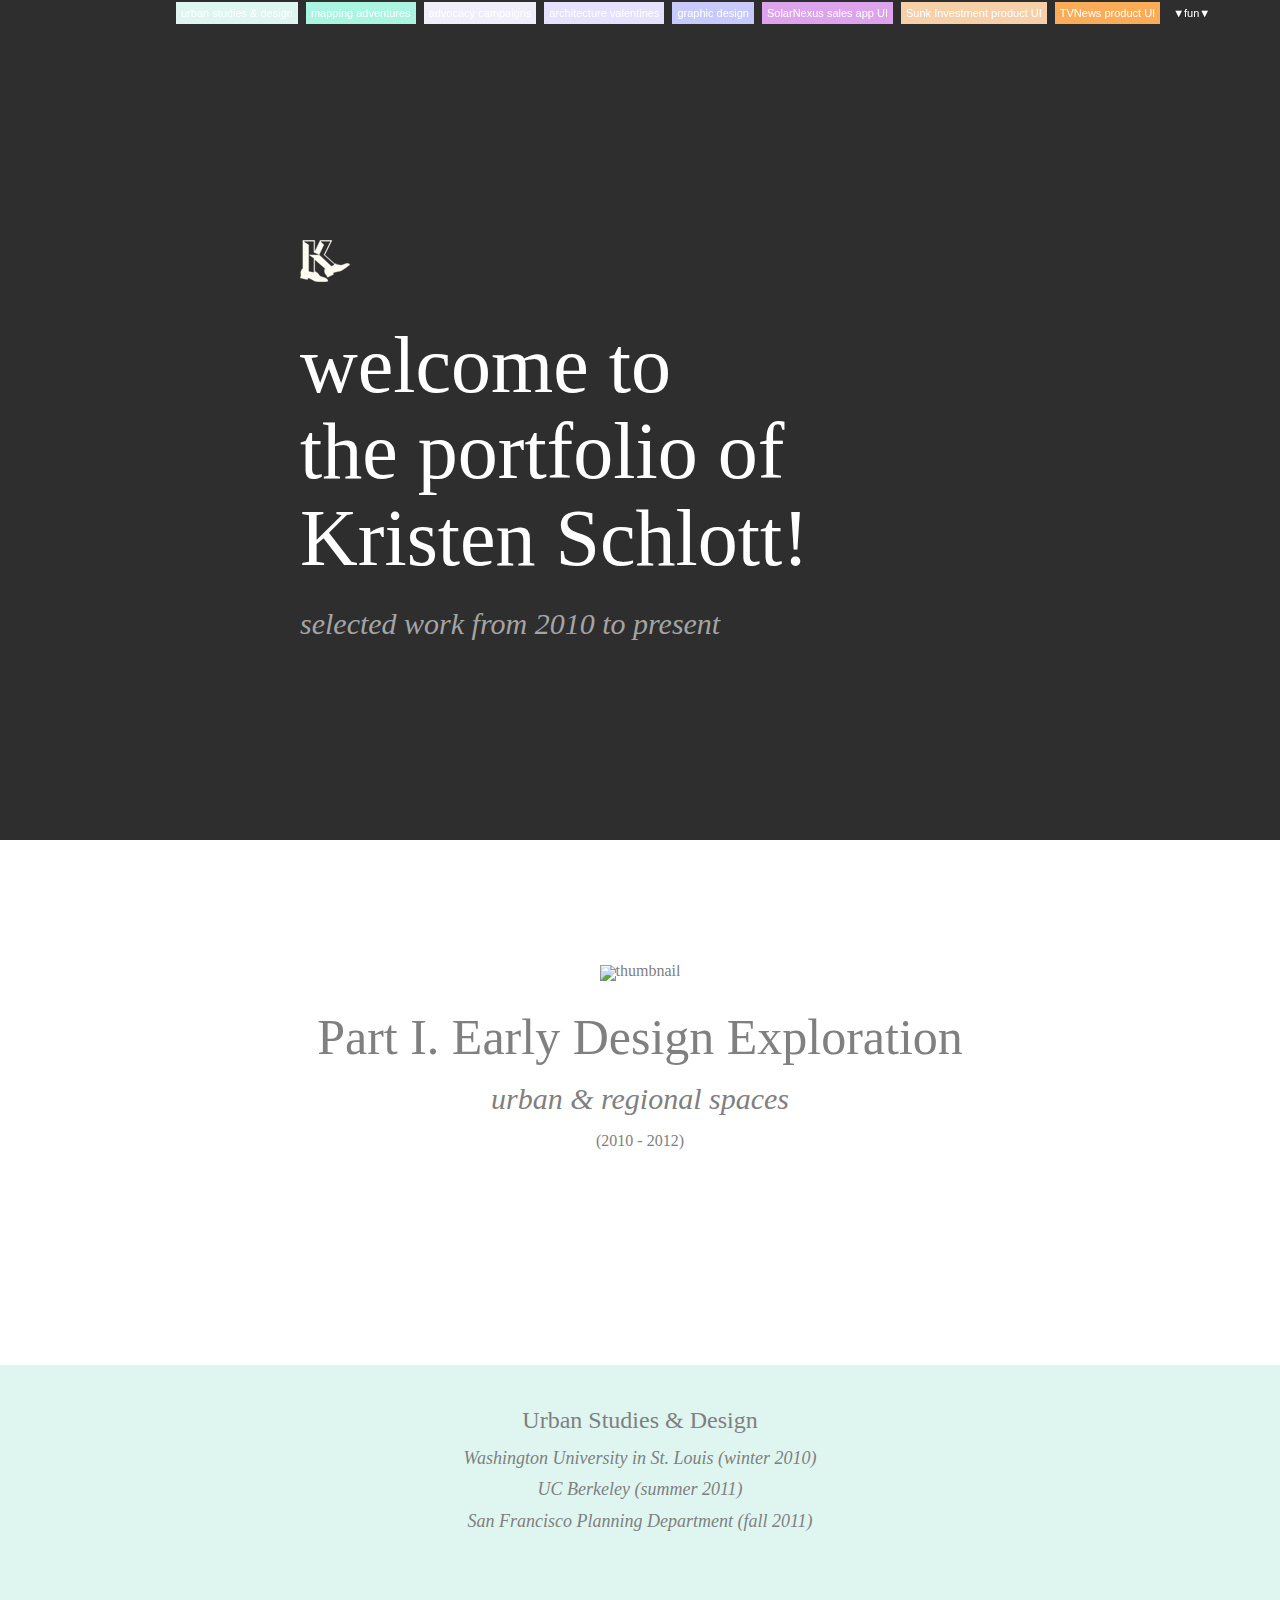
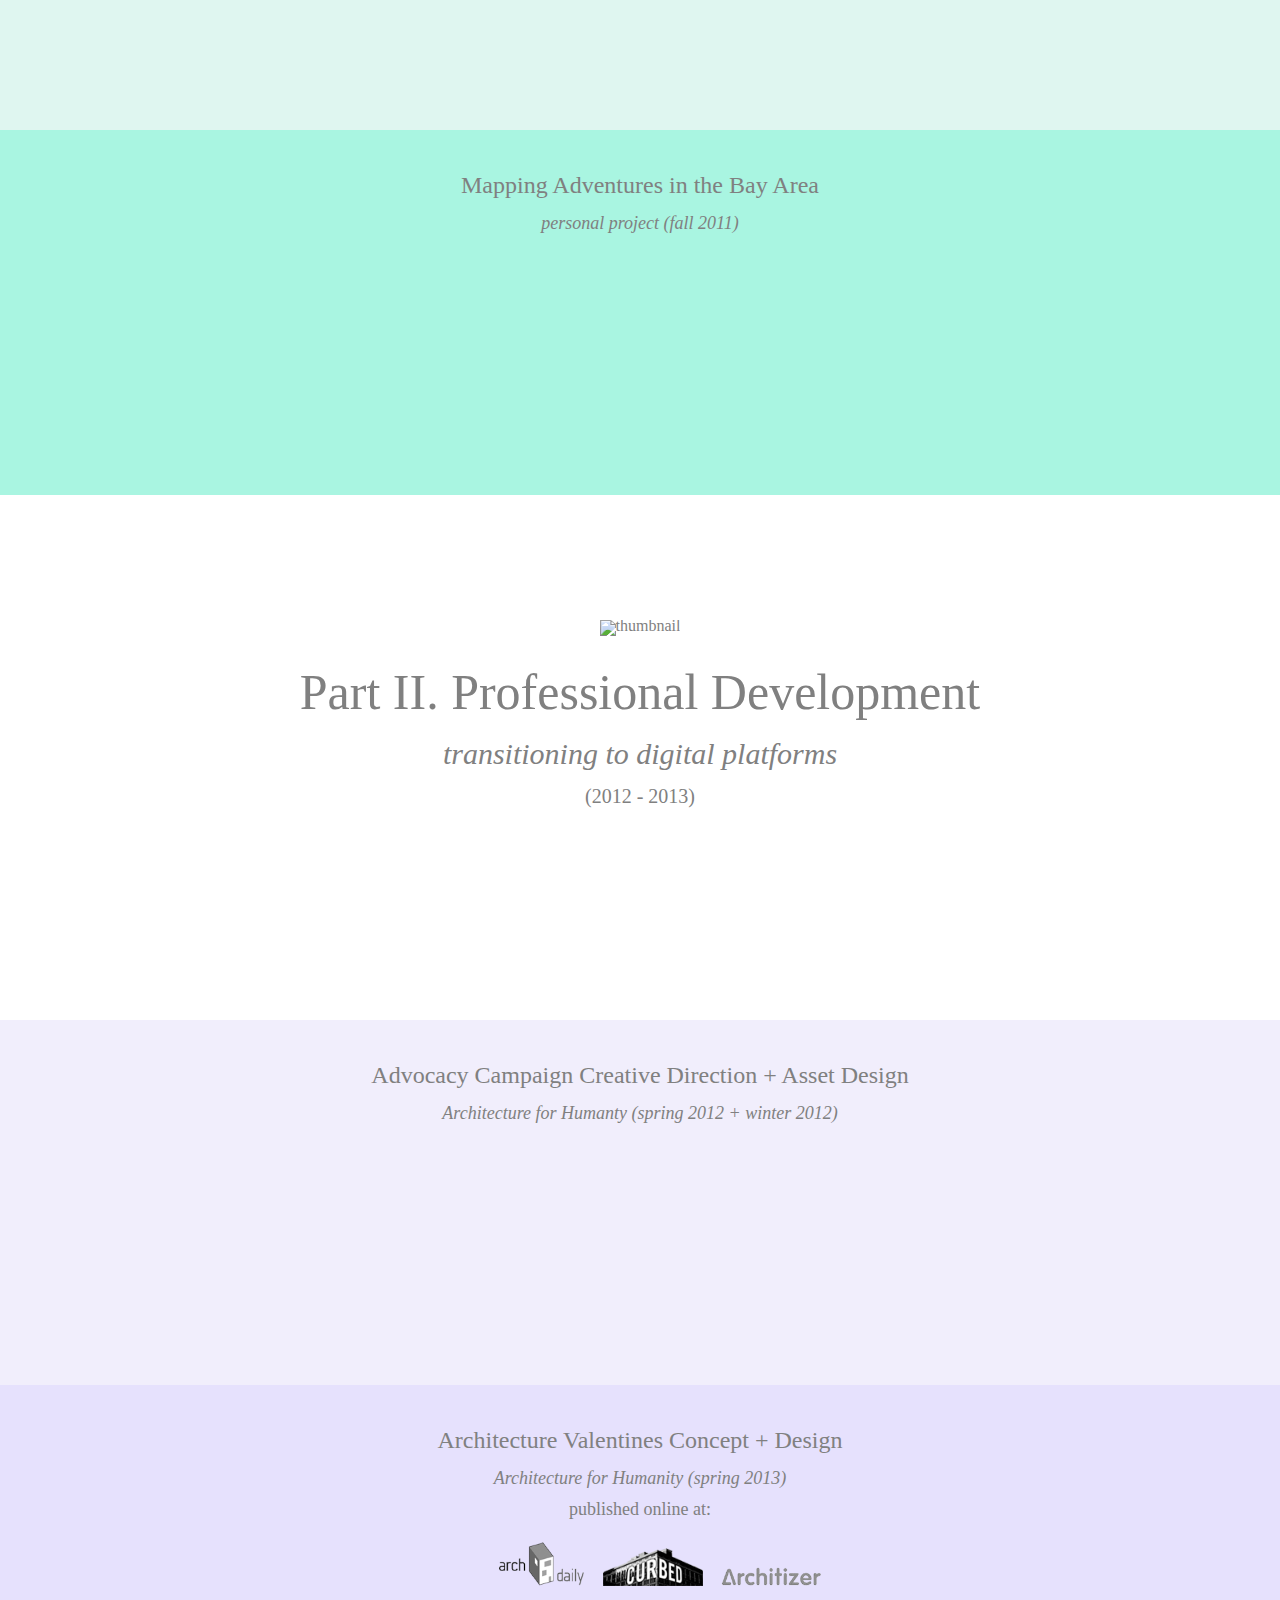
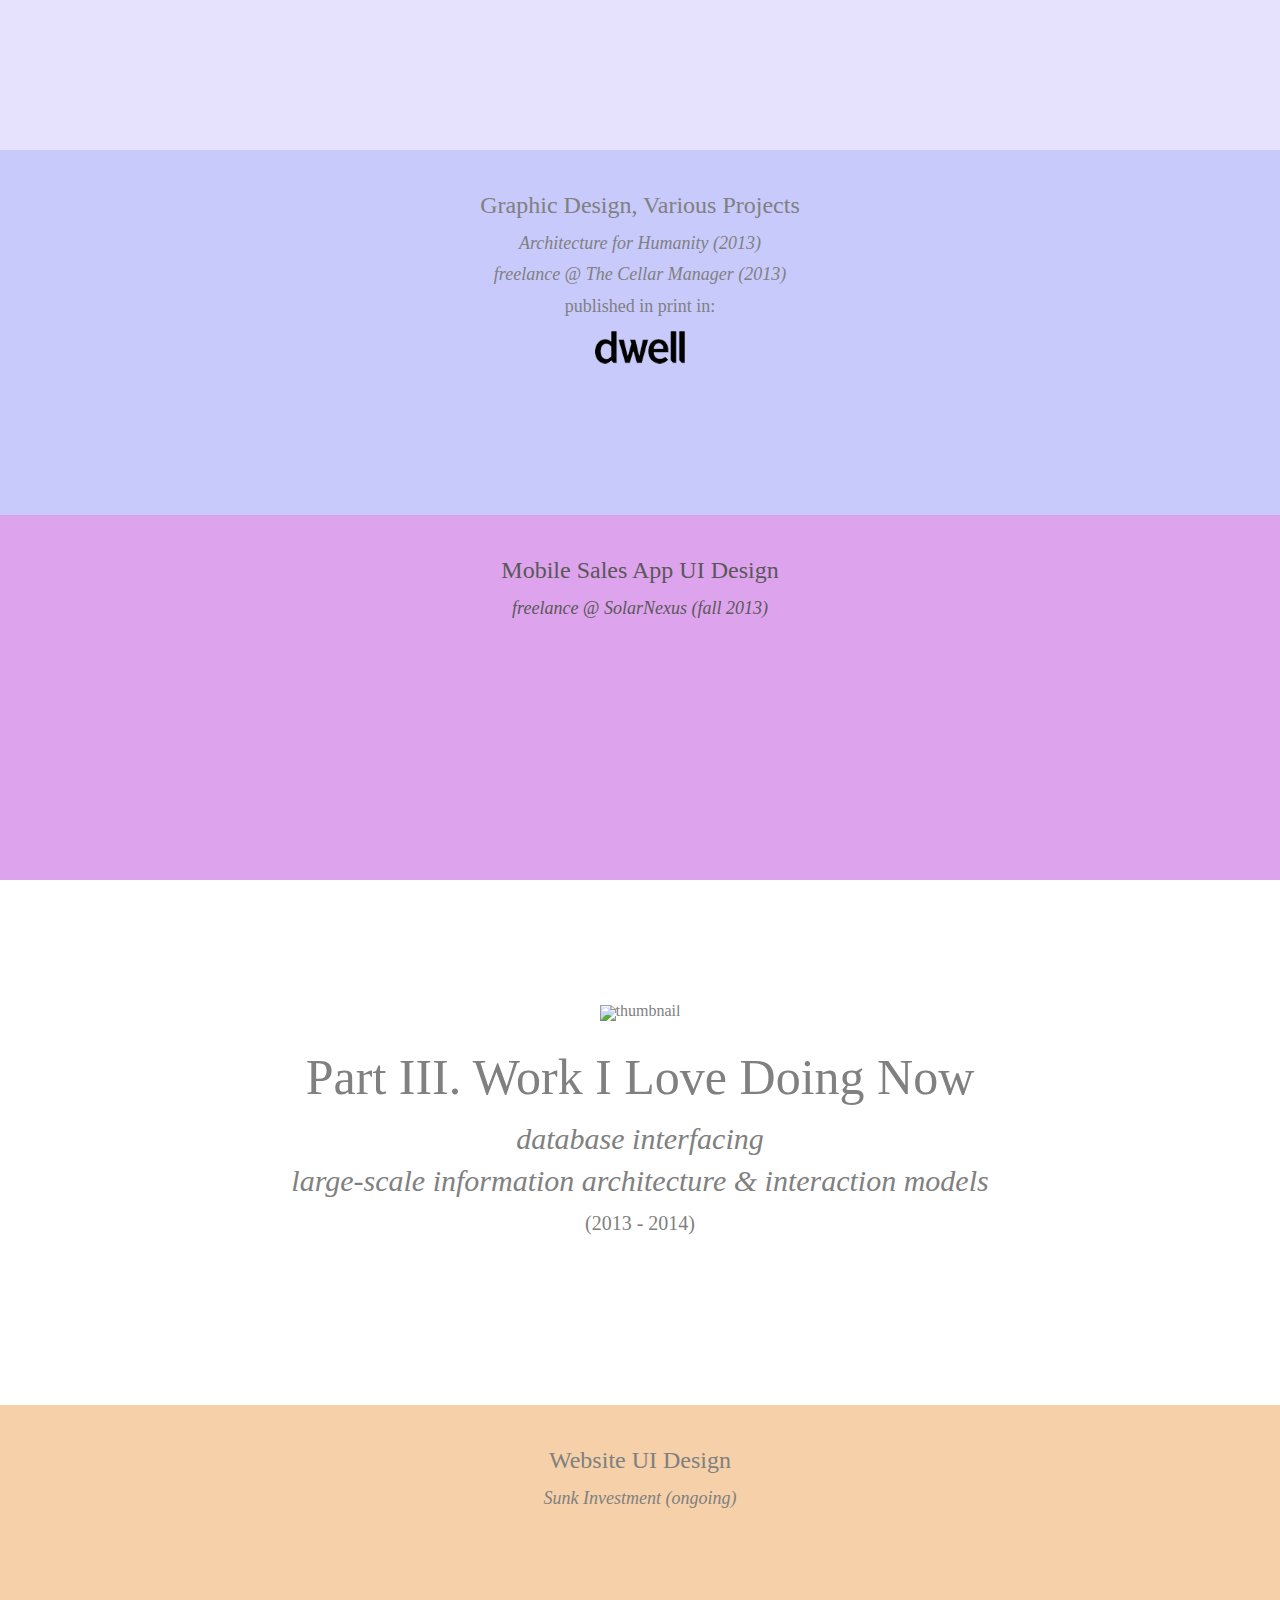
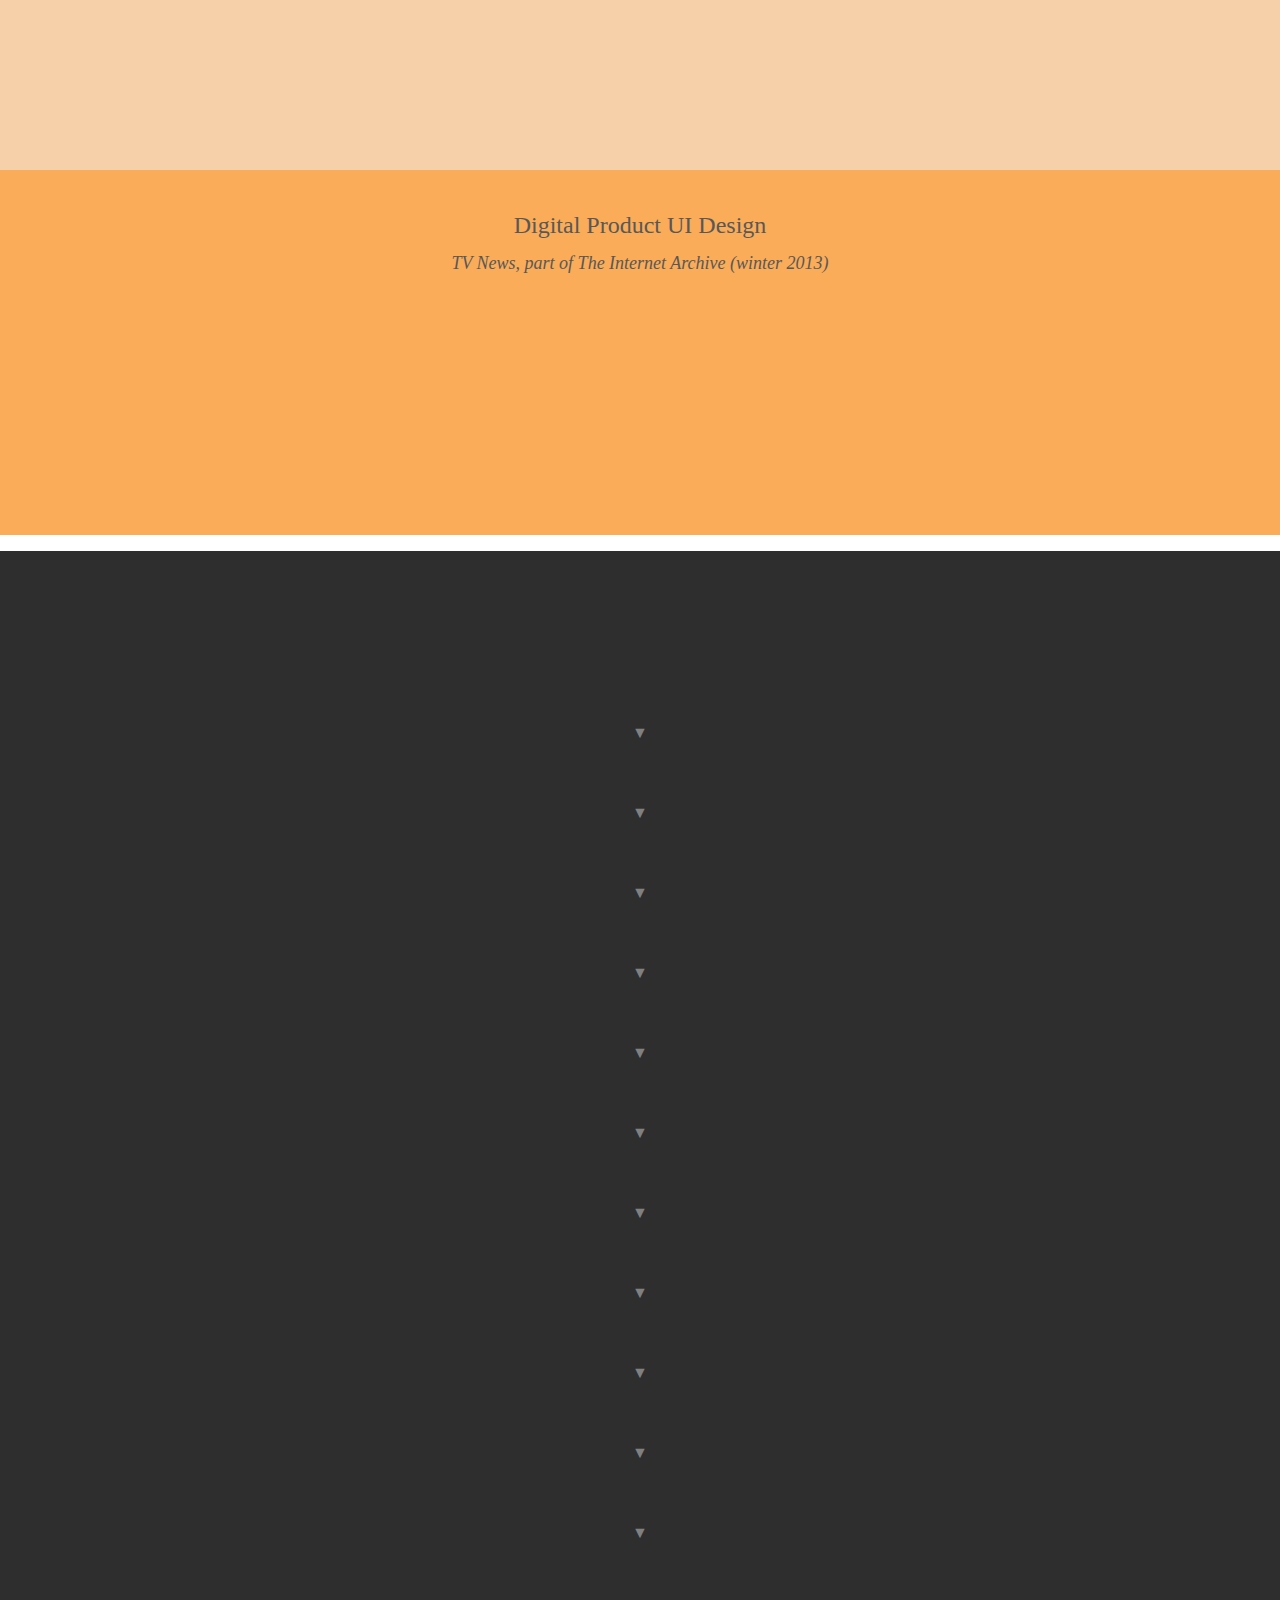
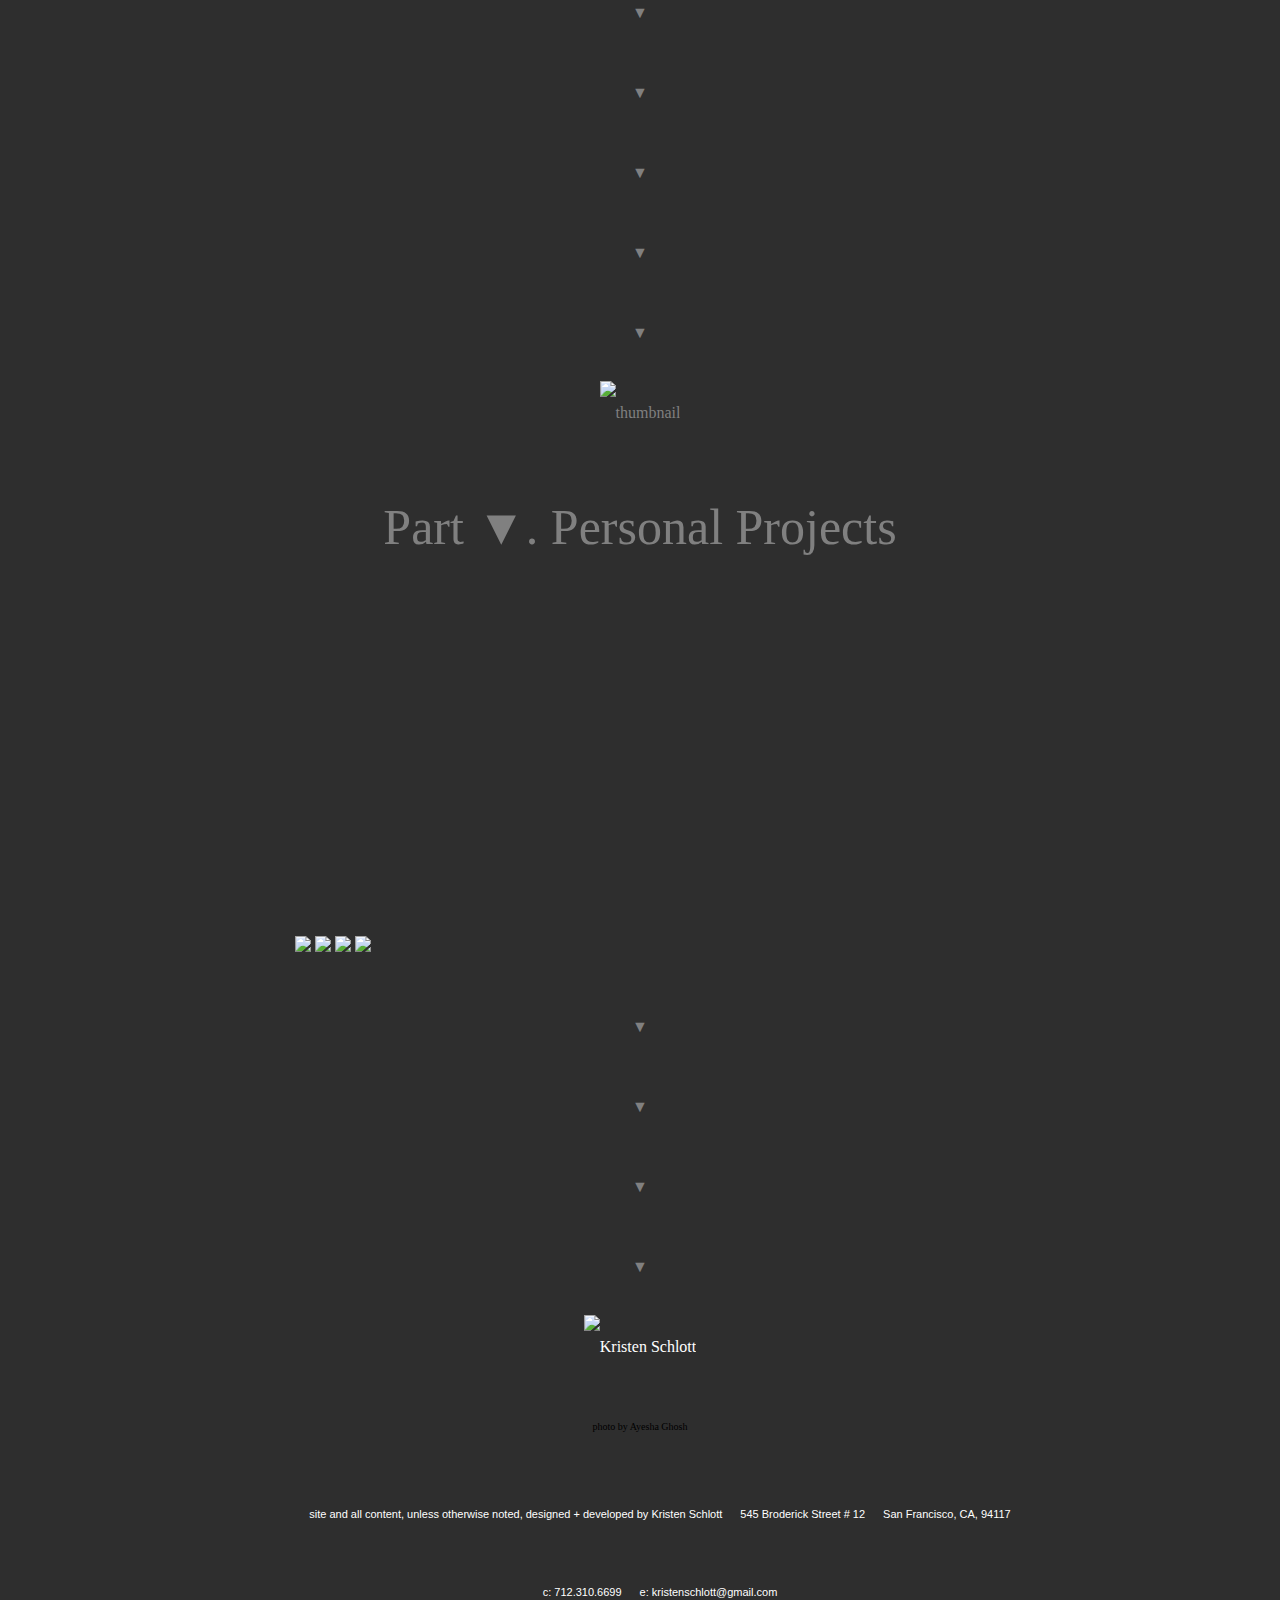
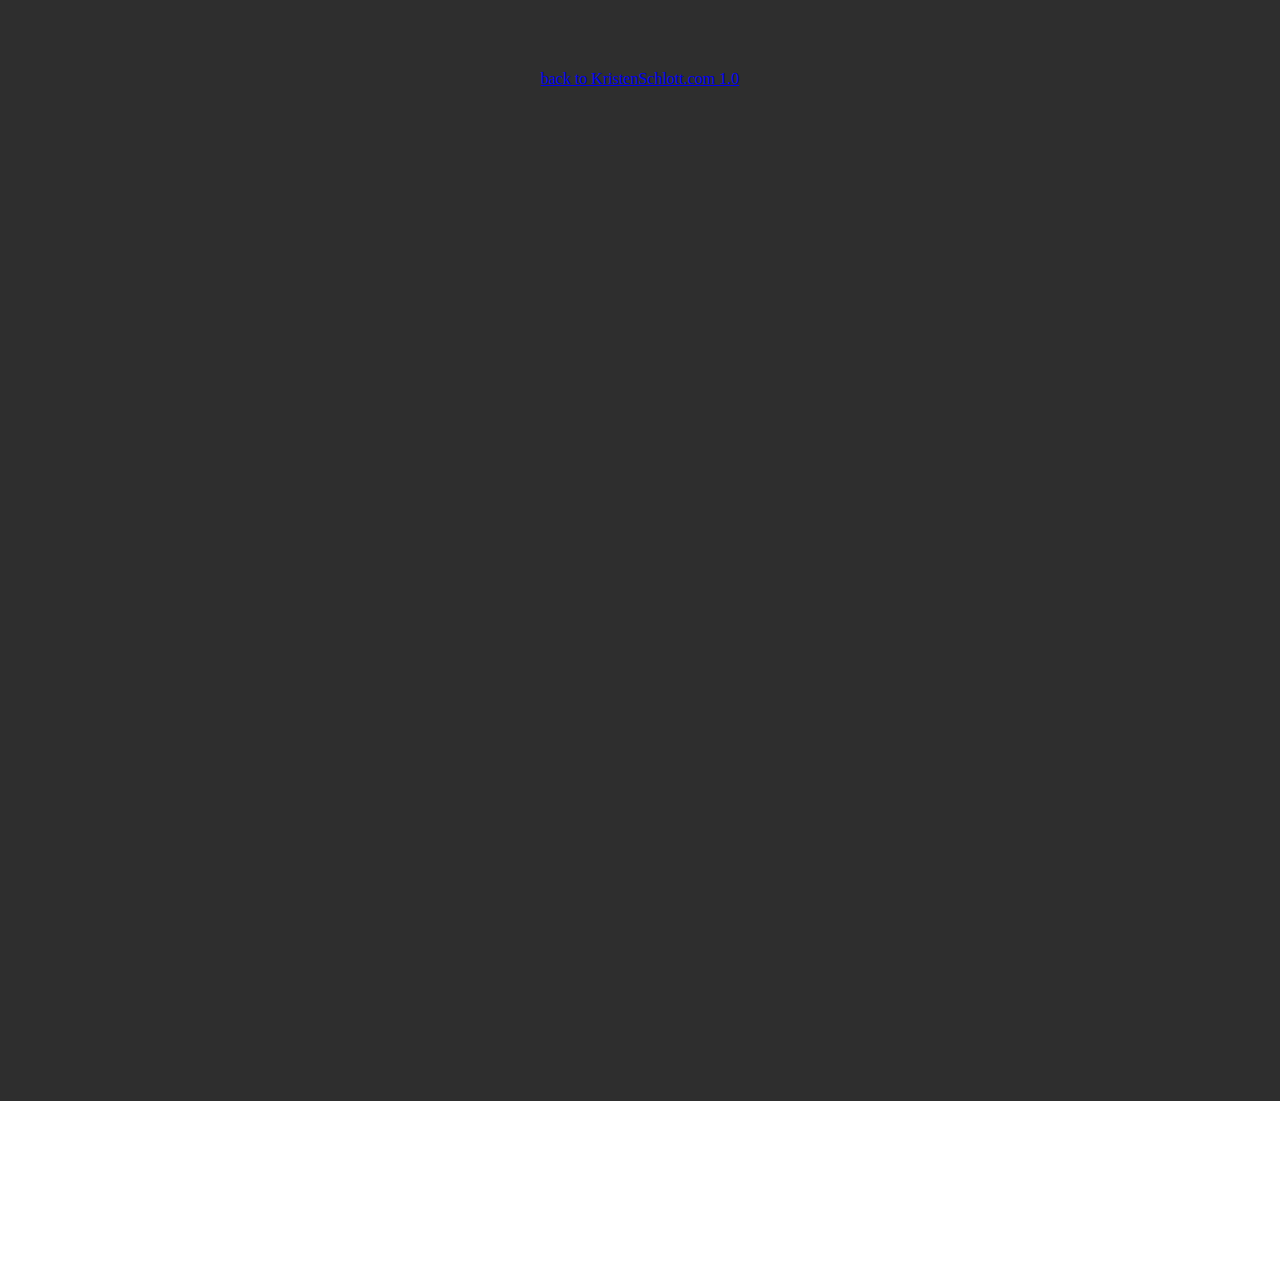
==== index.html @ 19a49bb9 "Update 2/3 pm_KS" ====
<!DOCTYPE html PUBLIC "-//W3C//DTD XHTML 1.0 Transitional//EN" "http://www.w3.org/TR/xhtml1/DTD/xhtml1-transitional.dtd">
<html xmlns="http://www.w3.org/1999/xhtml">
<head>
<meta http-equiv="Content-Type" content="text/html; charset=UTF-8" />
<title>Slider</title>

<script type="text/javascript" src="jquery-1.11.0.min.js"></script>
<script type="text/javascript" src="jquery.cycle.all.js"></script>
<script type="text/javascript">
	$('#slideshow_slider').cycle({ 
		fx:     'scrollHorz', 
		speed:  'slow', 
		next:   '#next', 
		prev:   '#prev' 
	});
</script>

</head>
<body>
<link type="text/css" rel="stylesheet" href="stylesheet.css"/>

<!--padding of dimensions npx npx npx npx = top right bottom left-->

		<div id="navbar" align="center">
	        <ul id="navbarlist" align="center">
	            <li id="tag1k">urban studies & design</li>
	            <li id="tag2k">mapping adventures</li>
	            <li id="tag3k">advocacy campaigns</li>
	            <li id="tag4k">architecture valentines</li>
	            <li id="tag5k">graphic design</li>
	            <li id="tag6k">SolarNexus sales app UI</li>
	            <li id="tag7k">Sunk Investment product UI</li>
	            <li id="tag8k">TVNews product UI</li>
	            <li id="tag9k"> &#9660fun&#9660 </li>
	        </ul>
		</div>


	<div id="header_container">
		<div id = "header_content_box" style="color:white">
			<img src="images/k_logo_white_50px.png" alt="Hi, I'm Kristen!" title="Hi, I'm Kristen!">
			<p style="font-size: 80px">welcome to</p>
			<p style="font-size: 80px">the portfolio of</p>
			<p style="font-size: 80px">Kristen Schlott!</p>
			<p style="font-size: 30px; color: #A4A4A4"><i>selected work from 2010 to present</i></p>
		</div>

	</div>


<!--body-->

	
	<div class ="section_container">
		<div class="section_content_box" > 
			<img src="images/exploration_thumb.png" width="100" alt="thumbnail" title="Early Design Exploration">
			<p style="font-size: 50px">Part I. Early Design Exploration</p>
			<p style="font-size: 30px"><i>urban & regional spaces</i></p>
			<p style="font-size: 20px line-height: 200%">(2010 - 2012)</p>
		</div>
	</div>


	<div class="project_container" style="background-color:#DFF6F0">
		<div class="project_content_box">
			<p style="font-size: 24px">Urban Studies & Design</p>
			<p> <i>Washington University in St. Louis (winter 2010)</i></p>
			<p> <i>UC Berkeley (summer 2011)</i></p>
			<p> <i>San Francisco Planning Department (fall 2011)</i></p>
<!--#1 slideshow images
			<img src="images/1_urban_design_1.jpg"
			<img src="images/1_urban_design_2.jpg"
			<img src="images/1_urban_design_3.jpg"
			<img src="images/1_urban_design_4.png"-->
		</div>
	</div>


	<div class="project_container" style="background-color:#A9F5E1">
		<div class="project_content_box">
			<p style="font-size: 24px"> Mapping Adventures in the Bay Area </p>
			<p> <i>personal project (fall 2011)</i></p>
<!--#2 slideshow images
			<img src="images/2_bucket_map_1.jpg"
			<img src="images/2_bucket_map_2.png"
			<img src="images/2_bucket_map_3.png"
			<img src="images/2_bucket_map_4.jpg"
			<img src="images/2_bucket_map_5.png"
			<img src="images/2_bucket_map_6.jpg"-->
		</div>
	</div>


	<div class="section_container">
		<div class="section_content_box"> 
			<img src="images/pro-dev_thumb.png" width="100" alt="thumbnail" title="Professional Development">
			<p style="font-size: 50px">Part II. Professional Development</p>
			<p style="font-size: 30px"><i>transitioning to digital platforms</i></p>
			<p style="font-size: 20px">(2012 - 2013)</p>

		</div>
	</div>



	<div class="project_container" style="background-color:#F1EEFC">
		<div class="project_content_box">
			<p style="font-size: 24px"> Advocacy Campaign Creative Direction + Asset Design</p>
			<p> <i>Architecture for Humanty (spring 2012 + winter 2012)</i></p>
<!--#3 slideshow images
			<img src="images/3_ilacamp_1.jpg"
			<img src="images/3_ilacamp_2.jpg"
			<img src="images/3_ilacamp_3.jpg"
			<img src="images/3_ilacamp_4.jpg"
			<img src="images/3_ilacamp_5.jpg""-->
<!--#3B slideshow images
			<img src="images/5_whatsee_1.gif"
			<img src="images/5_whatsee_2.jpg"
			<img src="images/5_whatsee_3.jpg"
			<img src="images/5_whatsee_4.jpg"
			<img src="images/5_whatsee_5.png"-->

		</div>
	</div>


	<div class="project_container" style="background-color:#E6E1FD">
		<div class="project_content_box">
			<p style="font-size: 24px"> Architecture Valentines Concept + Design</p>
			<p> <i>Architecture for Humanity (spring 2013)</i></p>
			<p style="font-size: 8">published online at:</p>
			<p> 
				<ul>
			        <li><a href="http://www.archdaily.com/331518/architecture-love-cards/?utm_source=Pipe&utm_medium=twitter&utm_campaign=Architecture&utm_content=Photos+and+more&utm_term=%23architecturehttp://www.archdaily.com/331518/architecture-love-cards/?utm_source=Pipe&utm_medium=twitter&utm_campaign=Architecture&utm_content=Photos+and+more&utm_term=%23architecture"> <img src="images/arch daily logo.png" width="85px"/></a></li>
			        <li><a href="http://curbed.com/archives/2013/02/14/here-now-another-set-of-valentines-for-archinerds-in-love.php"> <img src="images/curbed logo.png" width="100px"/></a></li>
			        <li><a href="http://architizer.com/blog/be-mine-give-your-secret-crush-an-architecture-themed-valentine/#.UUj2gltRghM"> <img src="images/Archetizer logo.png" width="100px"/></a></li>
			    </ul>
			</p>

<!--#4 slideshow images
			<img src="images/4_valentines_1.jpg"
			<img src="images/4_valentines_2.jpg"
			<img src="images/4_valentines_3.jpg"
			<img src="images/4_valentines_4.jpg"
			<img src="images/4_valentines_5.jpg"
			<img src="images/4_valentines_6.jpg"-->
		</div>
	</div>

	<div class="project_container" style="background-color:#C8CAFC">
		<div class="project_content_box">
			<p style="font-size: 24px">Graphic Design, Various Projects</p>
			<p><i>Architecture for Humanity (2013)</i></p>
			<p><i>freelance @ The Cellar Manager (2013)</i></p>
			<p style="font-size: 8">published in print in:</p>
			<p><img src="images/Dwell logo.png" width="90"/></p>
<!--#6 slideshow images
			<img src="images/6_graphics_1.jpg"
			<img src="images/6_graphics_2.jpg"
			<img src="images/6_graphics_3.jpg"
			<img src="images/6_graphics_4.jpg"
			<img src="images/6_graphics_5.jpg"
			<img src="images/6_graphics_6.jpg"-->
		</div>
	</div>


	<div class="project_container" style="background-color:#DEA3ED">
		<div class="project_content_box" style="color:#585858">
			<p style="font-size: 24px"> Mobile Sales App UI Design</p>
			<p><i>freelance @ SolarNexus (fall 2013)</i></p>
<!--#7 slideshow images
			<img src="images/7_solar_nexus_1.png"
			<img src="images/7_solar_nexus_2.png"
			<img src="images/7_solar_nexus_3.png"
			<img src="images/7_solar_nexus_4.png"
			<img src="images/7_solar_nexus_5.png"
			<img src="images/7_solar_nexus_6.png"
			<img src="images/7_solar_nexus_7.png"
			<img src="images/7_solar_nexus_8.png"-->
		</div>
	</div>



	<div class="section_container">
		<div class="section_content_box"> 
			<img src="images/sig_works_thumb.png" width="125" alt="thumbnail" title="Substantial Works">
			<p style="font-size: 50px">Part III. Work I Love Doing Now</p>
			<p style="font-size: 30px"><i>database interfacing</i></p>
			<p style="font-size: 30px"><i>large-scale information architecture & interaction models</i></p>
			<p style="font-size: 20px">(2013 - 2014)</p>

		</div>
	</div>


	<div class="project_container" style="background-color:#F5D0A9">
		<div class="project_content_box" >
			<p style="font-size: 24px">Website UI Design</p>
			<p> <i>Sunk Investment (ongoing) </i></p>
<!--#8 slideshow images
			<img src="images/8_sunk_investment_1.png"
			<img src="images/8_sunk_investment_2.png"
			<img src="images/8_sunk_investment_3.png"
			<img src="images/8_sunk_investment_4.png"
			<img src="images/8_sunk_investment_5.png"
			<img src="images/8_sunk_investment_6.png"
			<img src="images/8_sunk_investment_7.png"
			<img src="images/8_sunk_investment_8.png"
			<img src="images/8_sunk_investment_9.png"-->
		</div>
	</div>


	<div class="project_container" style="background-color:#FAAC58">
		<div class="project_content_box" style="color:#585858">
			<p style="font-size: 24px">Digital Product UI Design</p>
			<p> <i>TV News, part of The Internet Archive (winter 2013)</i></p>
<!--#9 slideshow images
			<img src="images/9_tvnews_1.png"
			<img src="images/9_tvnews_2.png"
			<img src="images/9_tvnews_3.png"
			<img src="images/9_tvnews_4.png"
			<img src="images/9_tvnews_5.png"
			<img src="images/9_tvnews_6.png"
			<img src="images/9_tvnews_7.png"
			<img src="images/9_tvnews_8.png"-->
		</div>
	</div>




<!--footer-->
	<div class="footer_container" style="background-color:#2E2E2E">
		
		<div class="footer_content_box">
		    <p id="triangles">&#9660;</p>
			<p id="triangles">&#9660;</p>
			<p id="triangles">&#9660;</p>
			<p id="triangles">&#9660;</p>
			<p id="triangles">&#9660;</p>
			<p id="triangles">&#9660;</p>
			<p id="triangles">&#9660;</p>
			<p id="triangles">&#9660;</p>
			<p id="triangles">&#9660;</p>
			<p id="triangles">&#9660;</p>
			<p id="triangles">&#9660;</p>
			<p id="triangles">&#9660;</p>
			<p id="triangles">&#9660;</p>
			<p id="triangles">&#9660;</p>
			<p id="triangles">&#9660;</p>
			<p id="triangles">&#9660;</p>
			<p id="triangles">&#9660;</p>
			<p id="triangles">&#9660;</p>
			<p id="triangles">&#9660;</p>
			<p id="triangles">&#9660;</p>
			<p id="triangles">&#9660;</p>
			<p id="triangles">&#9660;</p>
			<p id="triangles">&#9660;</p>
			<p id="triangles">&#9660;</p>
			<p id="triangles">&#9660;</p>
			<p id="triangles">&#9660;</p>
			<p id="triangles">&#9660;</p>
			<p id="triangles">&#9660;</p>
			<p id="triangles">&#9660;</p>
			<p id="triangles">&#9660;</p>
			<p id="triangles">&#9660;</p>
			<p id="triangles">&#9660;</p>
			<p id="triangles">&#9660;</p>
			<p id="triangles">&#9660;</p>
			<p id="triangles">&#9660;</p>
			<p id="triangles">&#9660;</p>
			<div id="personal_projects" align="center">
				<img src="images/sig_works_thumb.png" width="125" alt="thumbnail" title="Substantial Works">
				<p style="font-size: 50px">Part &#9660. Personal Projects</p>
				<img src="images/00_personal_1.png" width="300px"/>
				<img src="images/00_personal_2.jpg"width="300px"/>
				<img src="images/00_personal_3.jpg"width="300px"/>
				<img src="images/00_personal_6.png"width="300px"/>
				<iframe src="//player.vimeo.com/video/68447564?portrait=0" width="610" height="343" frameborder="0" webkitallowfullscreen mozallowfullscreen allowfullscreen></iframe>
			</div>
			<p id="triangles">&#9660;</p>
			<p id="triangles">&#9660;</p>
			<p id="triangles">&#9660;</p>
			<p id="triangles">&#9660;</p>
			<p style="color:white"><img src="images/profile.jpg" width="300px" title="Kristen Schlott" padding="10"/></p>
			<p style="font-size:10px; color:black"> photo by Ayesha Ghosh</p>
			<div>
				<ul>
					<li>site and all content, unless otherwise noted, designed + developed by Kristen Schlott</li>
					<li>545 Broderick Street # 12</li>
					<li>San Francisco, CA, 94117</li>
					<li>c: 712.310.6699</li>
					<li>e: kristenschlott@gmail.com</li>
				</ul>
			</div>
			<p style="color:white"><a href="http://kristenschlott.com">back to KristenSchlott.com 1.0</a></p>
		</div>
	</div>

		</div>
	</div>

              
</body>
</html>
---- stylesheet.css ----
/*div {
border: 2px dotted red;
}*/

.cycle-slideshow { width: 50% }
.cycle-slideshow img { width: 100%; height: auto }

body {
  margin: 0;
  padding: 0;
}

.container{
}

#navbar{
  position: fixed;
  margin-top:20px;
  margin-left:-240px;
  display: inline-block;
  left:30%;
  z-index: 99;
}

#navbarlist{
  list-style-type: none;
  position: fixed;
  margin: -10px;
}

li {
  display: inline-block;
  padding: 5px;
  font-family: Futura, Tahoma, sans-serif;
  font-size: 11px;
  color: #ffffff;
  margin:2px;
}

#header_container{
  height: 800px;
/*  width:100%;
  margin-left:-10px;
  margin-right:-10px; */
  margin-top: -10px;
  position: relative;
  padding-top:50px;
  padding-left:100px;
  background-color: #2E2E2E;
}

#header_content_box{
  line-height: 40%;
  height: 400px;
  width: 600px;
  position: absolute;
  margin-left: 200px;
  margin-top: 200px;
}

.section_container{
  height:500px;
  width:100%;
  margin-left: 0px;
  margin-right: 0px;
  position: relative;
  padding-top:25px;
  background-color:white;
}


.section_content_box{
  height: 300px;
  width: 800px;
  position: relative;
  margin: auto;
  top: 100px;
  text-align: center;
  color: gray;
  line-height:75%;
  background-color:white;
}

.project_container{
  /* height:250px; */
  margin-left: 0;
  margin-right: 0;
  padding-left:-10px;
  padding-right:-10px;
  padding-top:25px;
  padding-bottom: 1em;
}

.project_container .cycle-slideshow {
  margin: auto;
  margin-bottom: 1em;
}

.project_content_box{
  height: 300px;
  width: 700px;
  margin: auto;
  top: 25px;
  text-align: center;
  color: gray;
  line-height:75%;
  font-size: 18px
}


#slideshow_wrapper{
  display: block;
  height: 360px;
  width: 480px;
  margin: auto;
}

#slideshow_container{
  background-color: #FFC;
  display: block;
  float: left;
  height: 360px;
  width: 480px;
  overflow: auto;
}

#slideshow_prev{
  background-image: url(images/Arrow_left_40px.png);
  background-repeat: no-repeat;
  background-position: center center;
  display: block;
  float: left;
  height: 360px;
  width: 75px;
  position: relative;
  z-index: 99;
  padding-right: 15px;
}

#slideshow_next{
  background-image: url(images/Arrow_right_40px.png);
  background-repeat: no-repeat;
  background-position: center center;
  display: block;
  float: right;
  height: 360px;
  width: 75px;
  position: relative;
  z-index: 99;
  padding-right:15px
}

#slideshow_slider{
  display: block;
  float: left;
  height: 360px;
  width: 480px;
  overflow: hidden;
  position: absolute;
  border: solid 1px black;
}

/*#slideshow_wrapper{
display: block;
height: 720px;
width: 960px;
margin: auto;
}

#slideshow_container{
background-color: #FFC;
display: block;
float: left;
height: 720px;
width: 960px;
overflow: auto;
}

#slideshow_prev{
background-image: url(images/Arrow_left_40px.png);
background-repeat: no-repeat;
background-position: center center;
display: block;
float: left;
height: 720px;
width: 75px;
position: relative;
z-index: 99;
padding-right: 15px;
}

#slideshow_next{
background-image: url(images/Arrow_right_40px.png);
background-repeat: no-repeat;
background-position: center center;
display: block;
float: right;
height: 720px;
width: 75px;
position: relative;
z-index: 99;
padding-right:15px
}

#slideshow_slider{
display: block;
float: left;
height: 720px;
width: 960px;
overflow: hidden;
position: absolute;
border: solid 1px black;
}*/


.footer_container{
  height: 5350px;
  width:100%;
  position: relative;
  margin-left:-10;
  margin-right:-10;
  margin-bottom:;
}

.footer_content_box{
  height: 5350px;
  width: 800px;
  position: relative;
  margin:auto;
  top:150px;
  line-height: 400%;
  text-align: center;
  color: gray;
  font-size: 14;
  text-align: center;
}


/*nav bar buttons*/

#navbarlist li a {
  color: white;
  text-decoration: none;
}

#tag1k{
  background-color:#DFF6F0;
  clear: both;
}
#tag1k:hover{
  background-color: black;
}


#tag2k{
  background-color:#A9F5E1;
  clear: both;
}
#tag2k:hover{
  background-color: black;
}


#tag3k{
  background-color:#F1EEFC;
  clear: both;
}
#tag3k:hover{
  background-color: black;
}


#tag4k{
  background-color:#E6E1FD;
  clear:both;
}
#tag4k:hover{
  background-color: black;
}


#tag5k{
  background-color:#C8CAFC;
  clear: both;
}
#tag5k:hover{
  background-color: black;
}


#tag6k{
  background-color:#DEA3ED;
  clear: both;
}
#tag6k:hover{
  background-color: black;
}


#tag7k{
  background-color:#F5D0A9;
  clear: both;
}
#tag7k:hover{
  background-color: black;
}


#tag8k{
  background-color:#FAAC58;
  clear: both;
}
#tag8k:hover{
  background-color: black;
}

#tag9k{
  background-color:#2E2E2E;
  clear: both;
}
#tag9k:hover{
  background-color: black;
}
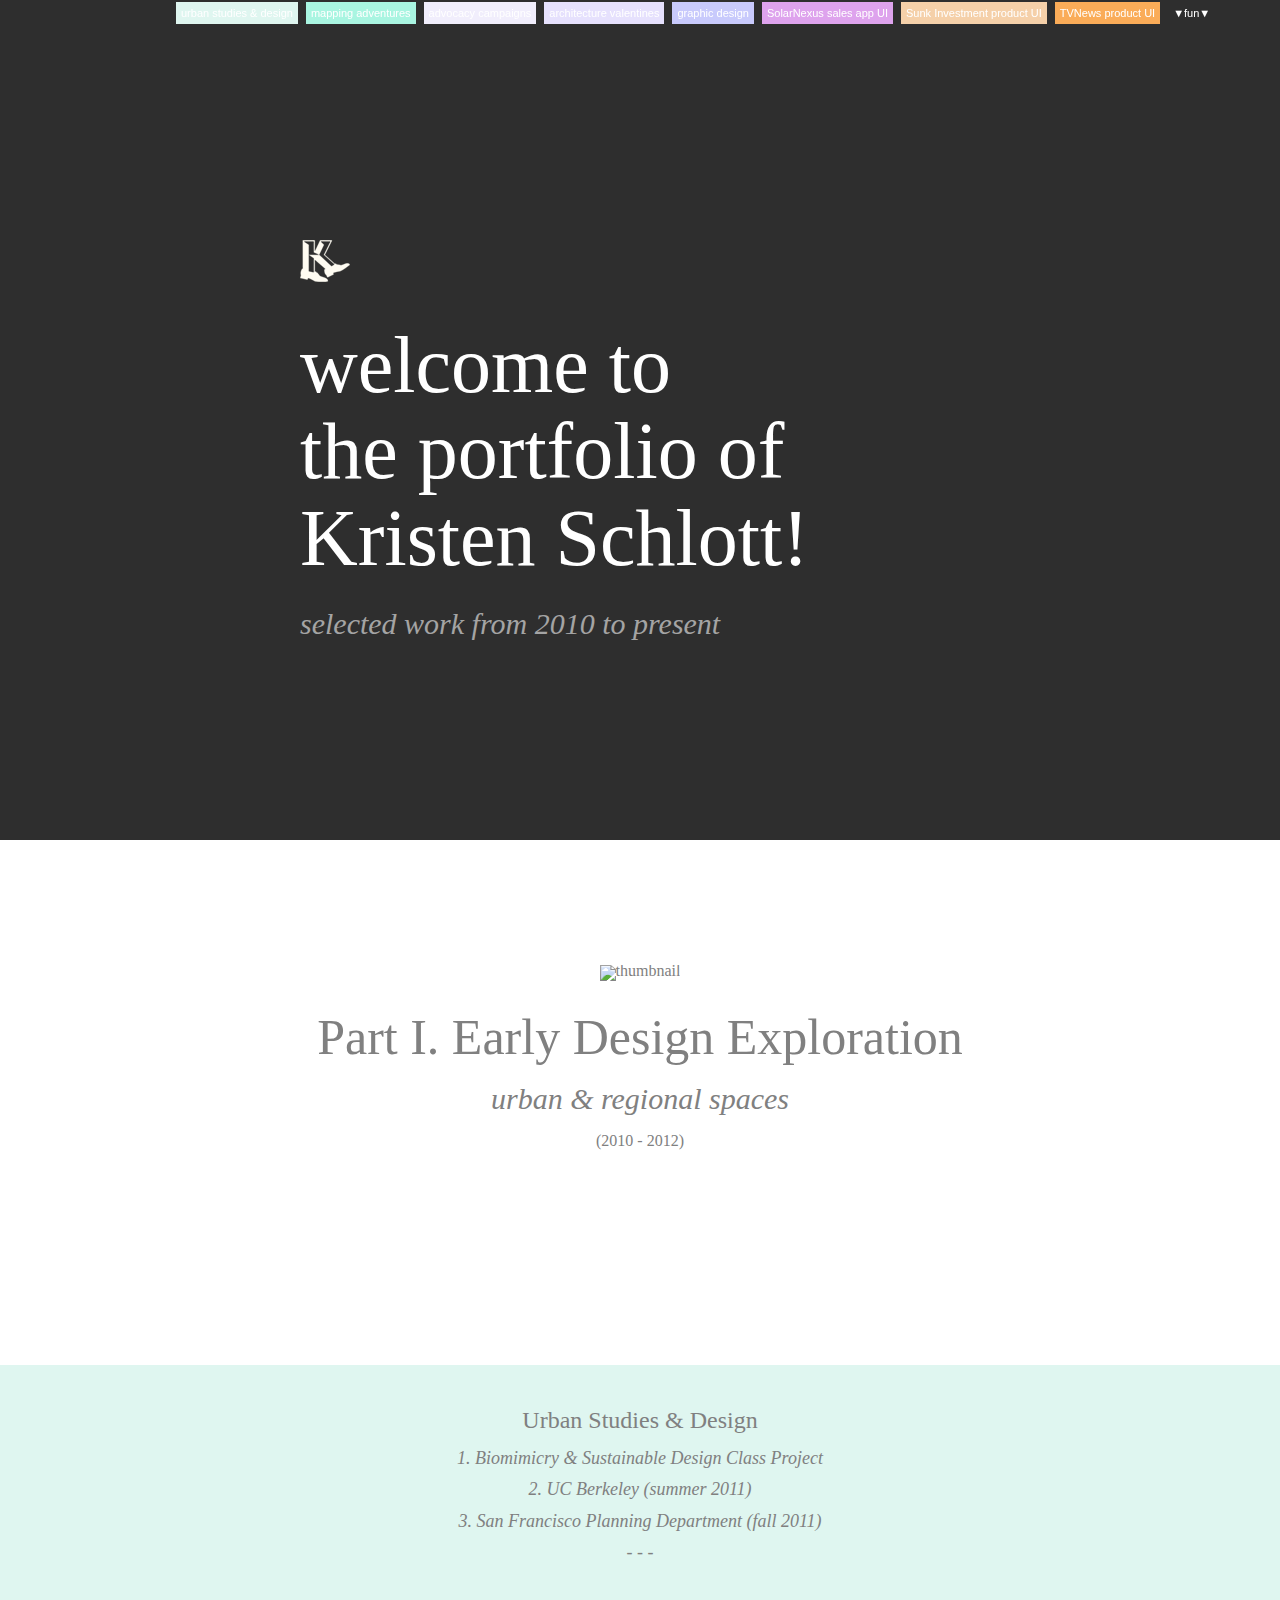
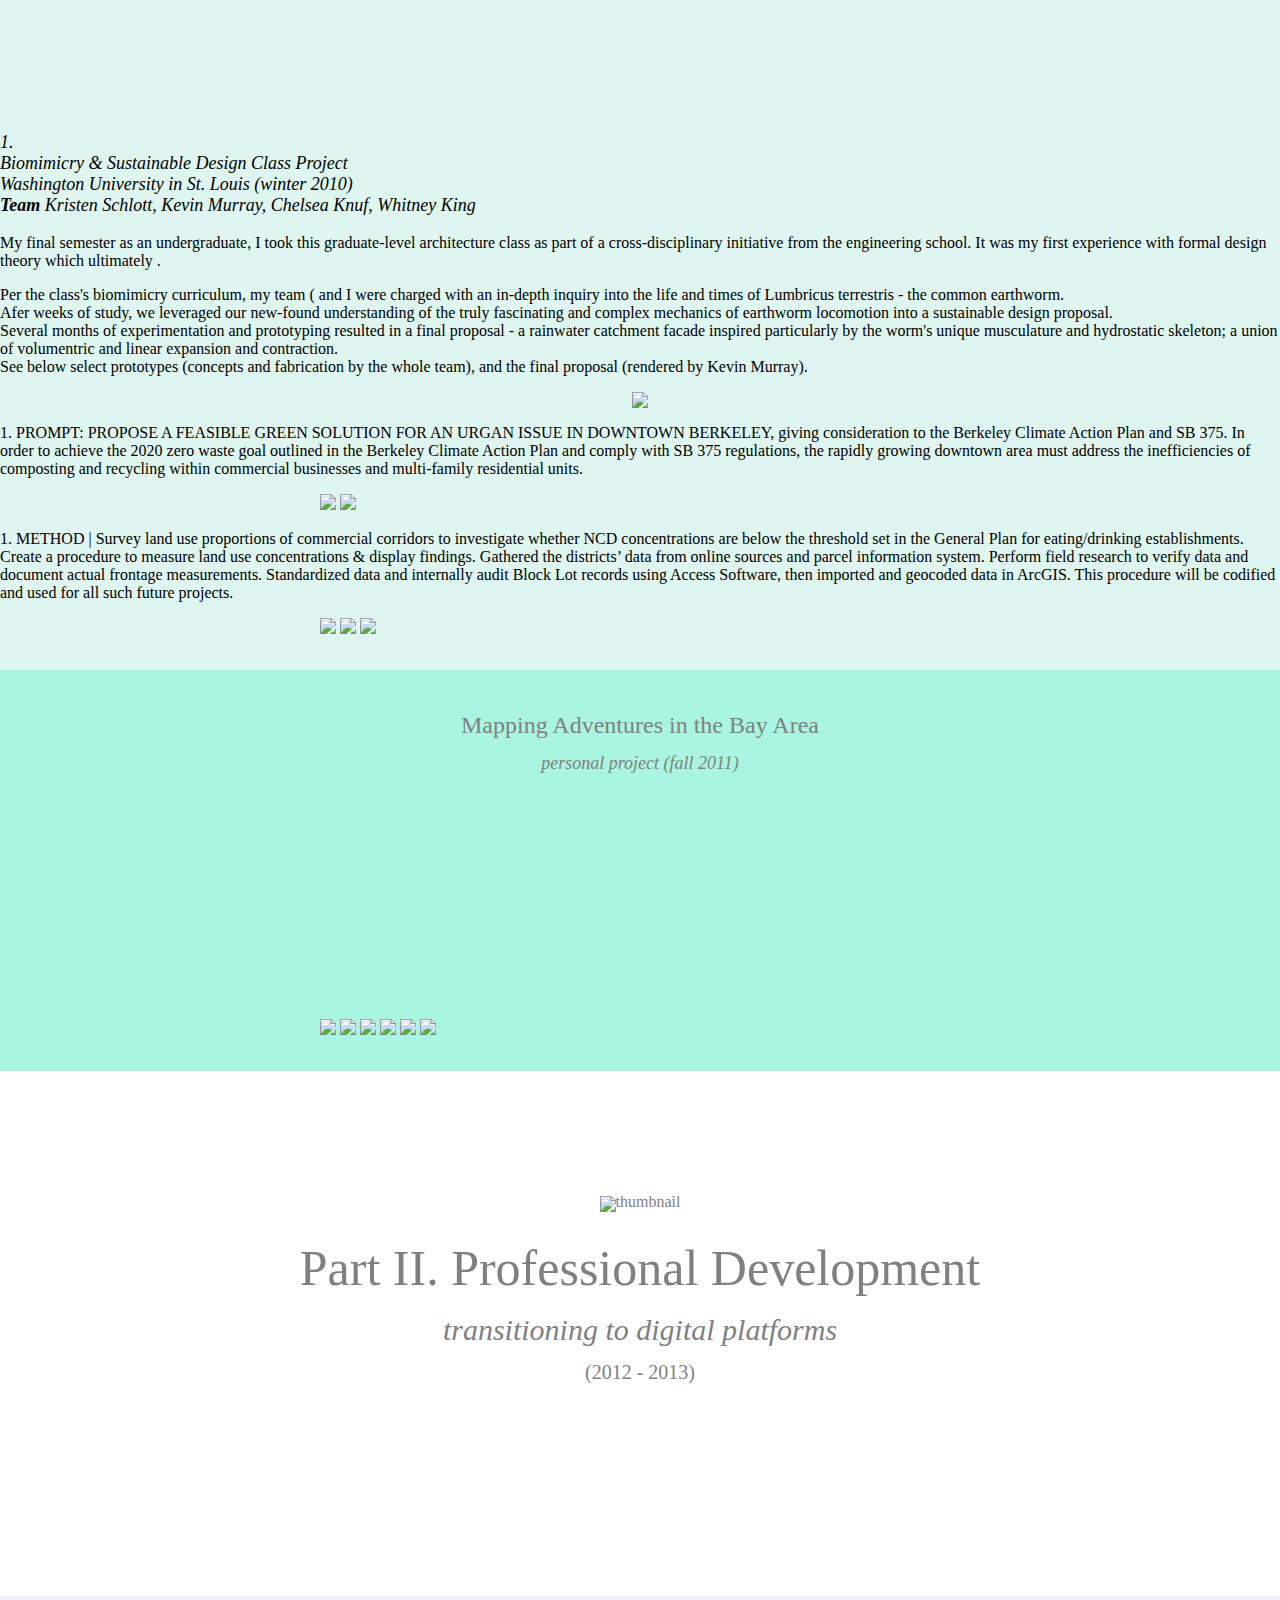
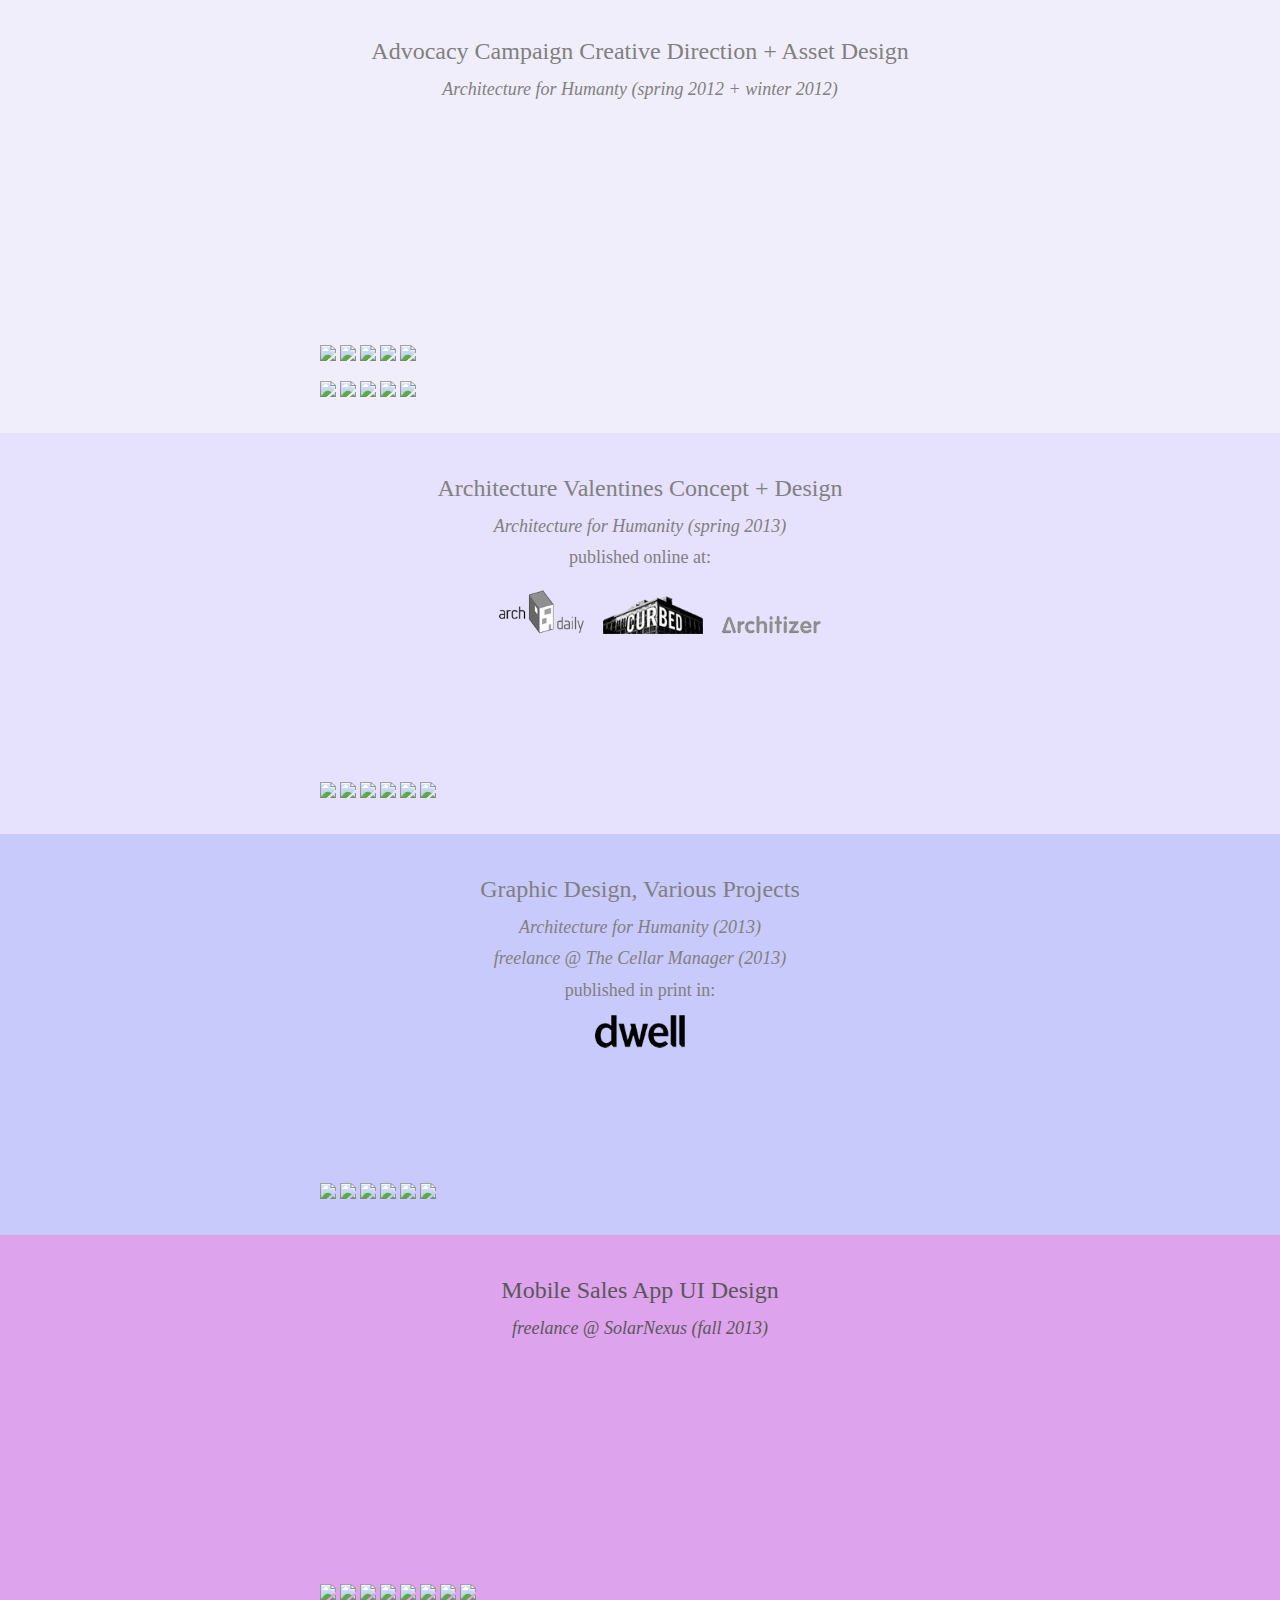
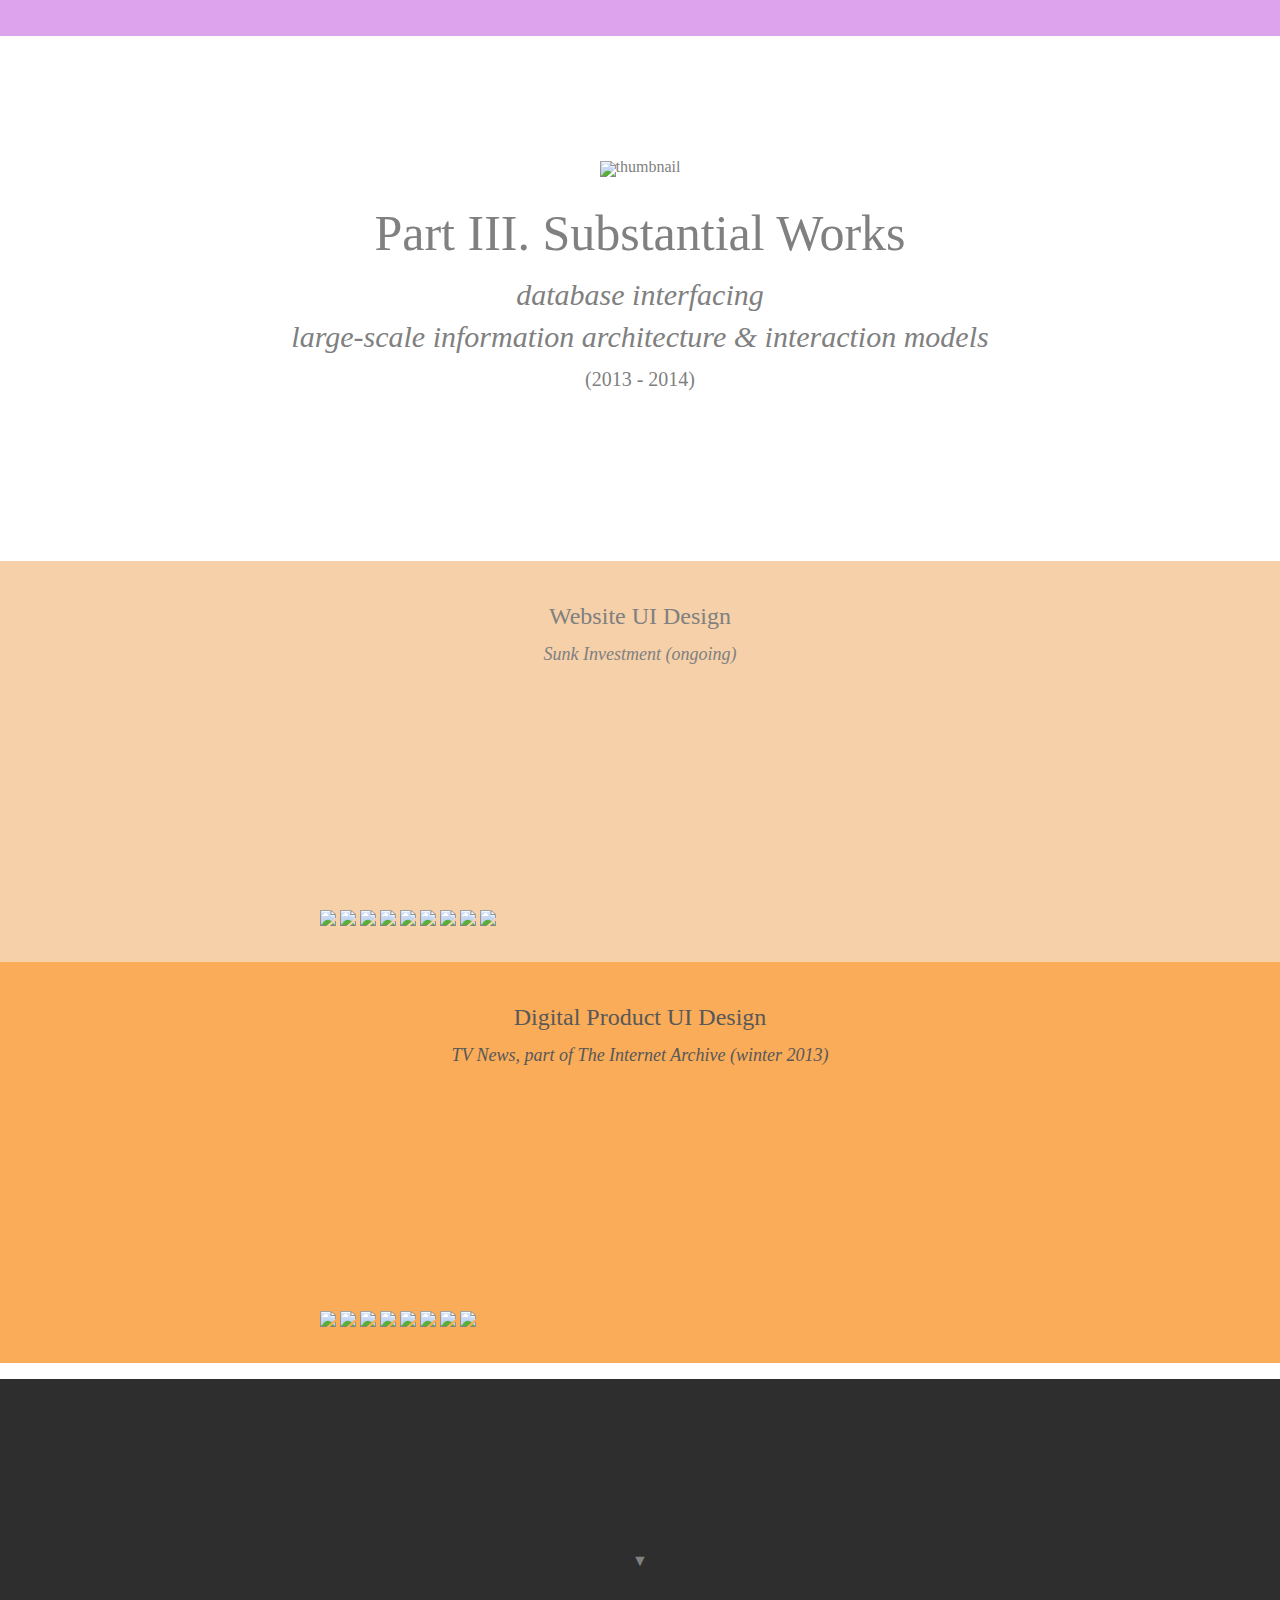
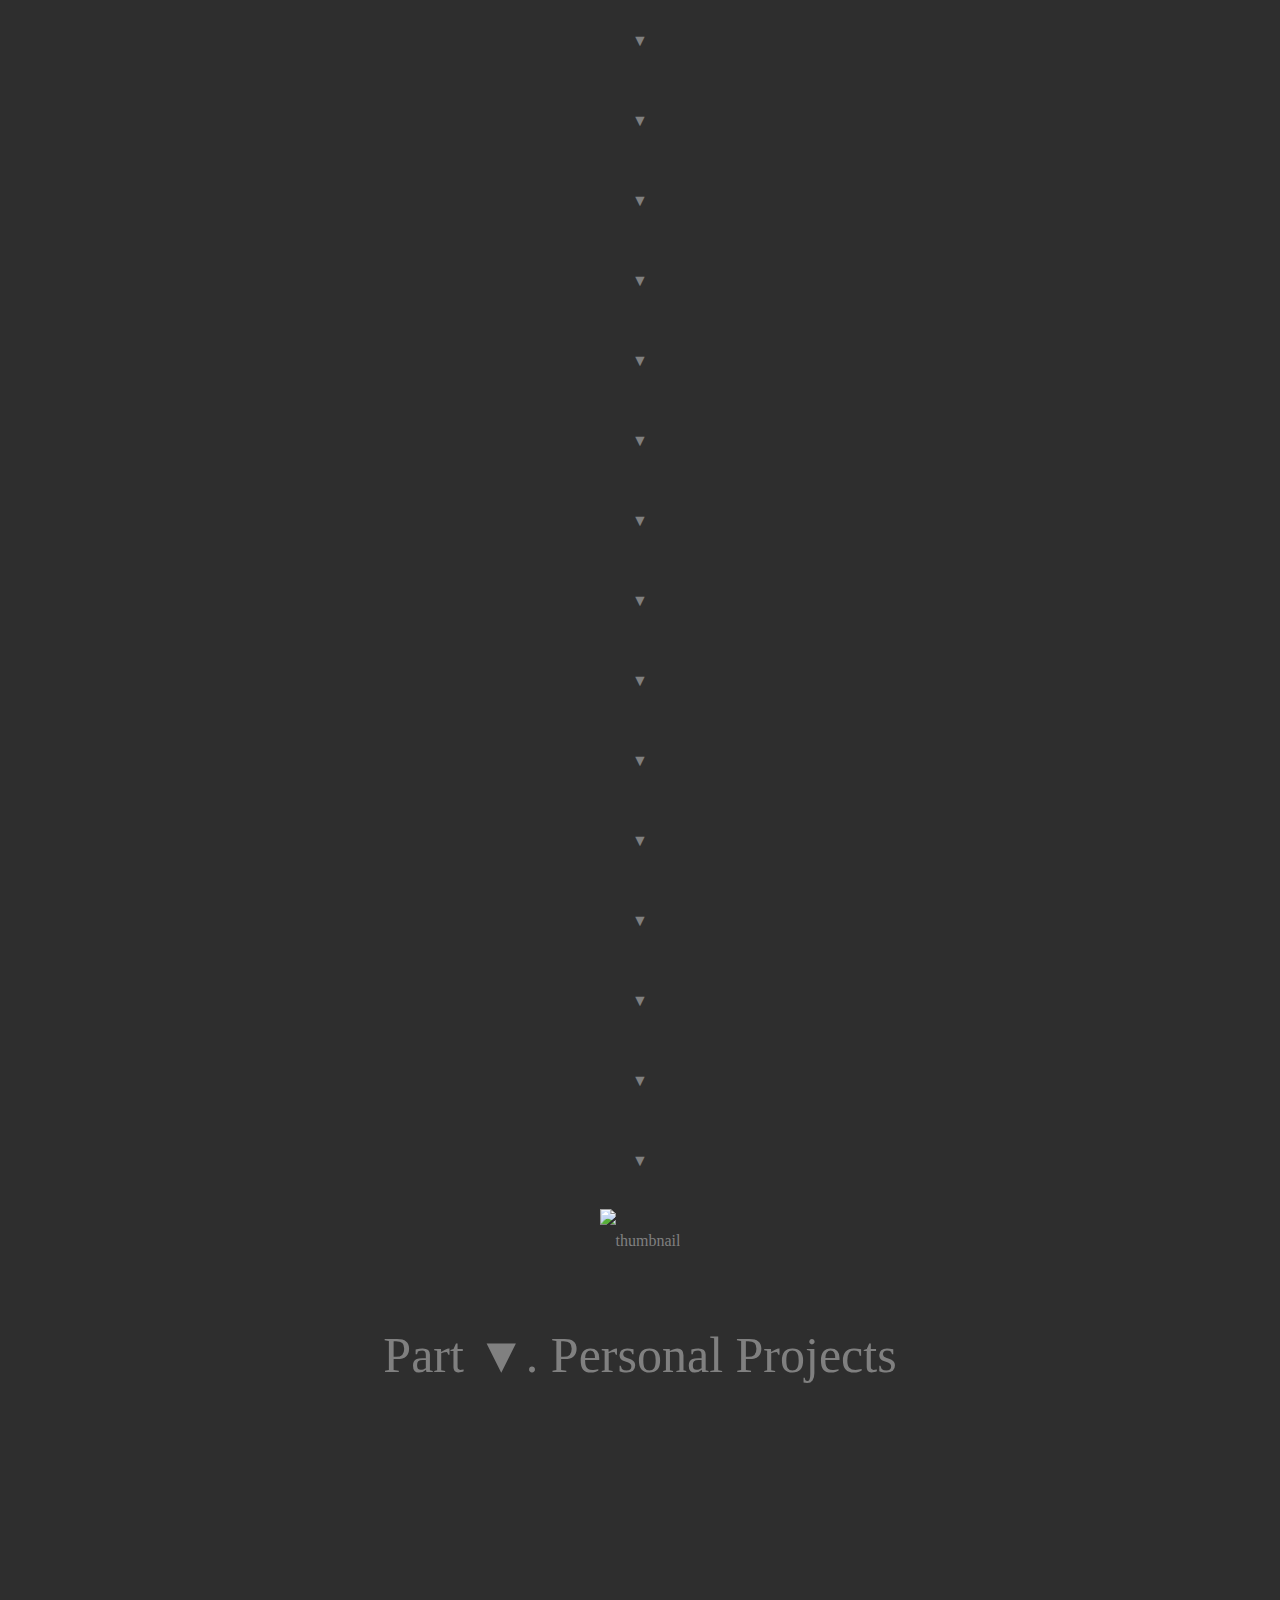
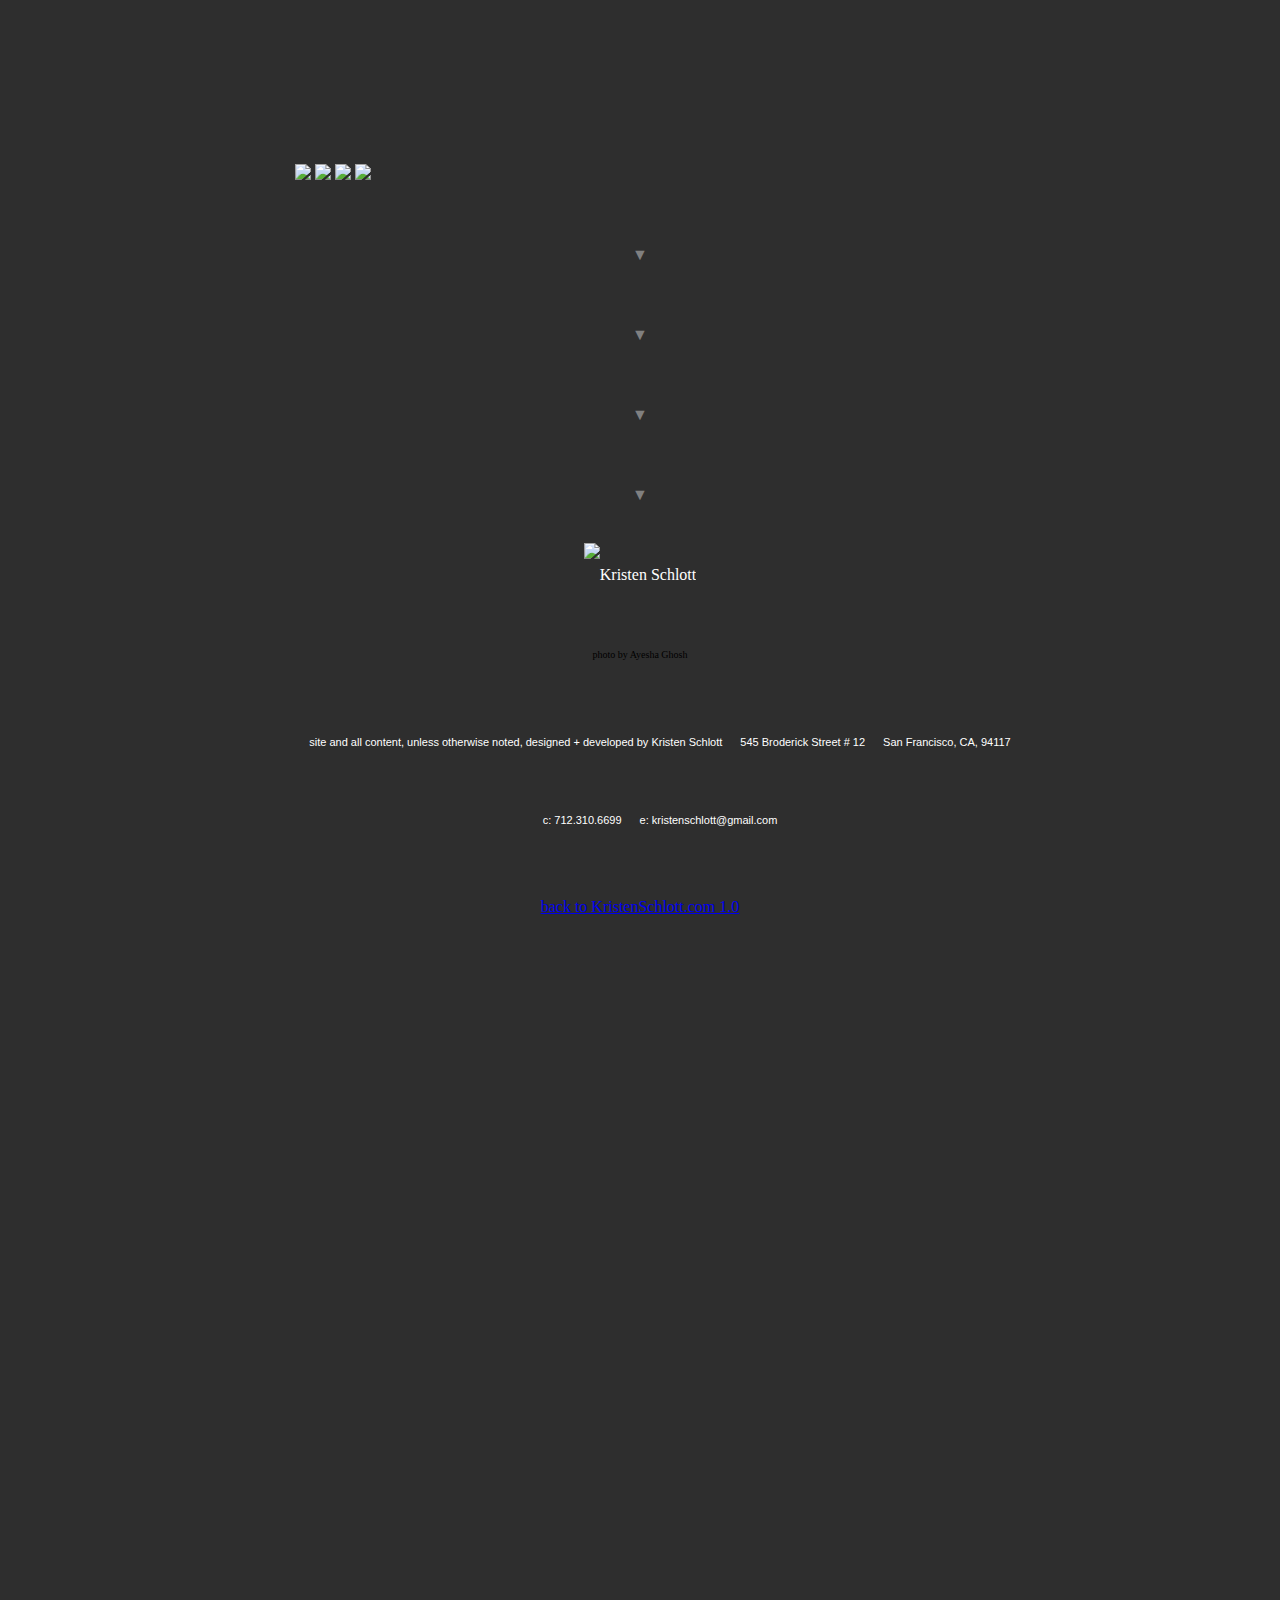
==== commit 15fafff3: "Vimeo works" ====
--- a/index.html
+++ b/index.html
@@ -1,308 +1,369 @@
 <!DOCTYPE html PUBLIC "-//W3C//DTD XHTML 1.0 Transitional//EN" "http://www.w3.org/TR/xhtml1/DTD/xhtml1-transitional.dtd">
 <html xmlns="http://www.w3.org/1999/xhtml">
-<head>
-<meta http-equiv="Content-Type" content="text/html; charset=UTF-8" />
-<title>Slider</title>
-
-<script type="text/javascript" src="jquery-1.11.0.min.js"></script>
-<script type="text/javascript" src="jquery.cycle.all.js"></script>
-<script type="text/javascript">
-	$('#slideshow_slider').cycle({ 
-		fx:     'scrollHorz', 
-		speed:  'slow', 
-		next:   '#next', 
-		prev:   '#prev' 
-	});
-</script>
-
-</head>
-<body>
-<link type="text/css" rel="stylesheet" href="stylesheet.css"/>
-
-<!--padding of dimensions npx npx npx npx = top right bottom left-->
-
-		<div id="navbar" align="center">
-	        <ul id="navbarlist" align="center">
-	            <li id="tag1k">urban studies & design</li>
-	            <li id="tag2k">mapping adventures</li>
-	            <li id="tag3k">advocacy campaigns</li>
-	            <li id="tag4k">architecture valentines</li>
-	            <li id="tag5k">graphic design</li>
-	            <li id="tag6k">SolarNexus sales app UI</li>
-	            <li id="tag7k">Sunk Investment product UI</li>
-	            <li id="tag8k">TVNews product UI</li>
-	            <li id="tag9k"> &#9660fun&#9660 </li>
-	        </ul>
-		</div>
-
-
-	<div id="header_container">
-		<div id = "header_content_box" style="color:white">
-			<img src="images/k_logo_white_50px.png" alt="Hi, I'm Kristen!" title="Hi, I'm Kristen!">
-			<p style="font-size: 80px">welcome to</p>
-			<p style="font-size: 80px">the portfolio of</p>
-			<p style="font-size: 80px">Kristen Schlott!</p>
-			<p style="font-size: 30px; color: #A4A4A4"><i>selected work from 2010 to present</i></p>
-		</div>
-
-	</div>
-
-
-<!--body-->
-
-	
-	<div class ="section_container">
-		<div class="section_content_box" > 
-			<img src="images/exploration_thumb.png" width="100" alt="thumbnail" title="Early Design Exploration">
-			<p style="font-size: 50px">Part I. Early Design Exploration</p>
-			<p style="font-size: 30px"><i>urban & regional spaces</i></p>
-			<p style="font-size: 20px line-height: 200%">(2010 - 2012)</p>
-		</div>
-	</div>
-
-
-	<div class="project_container" style="background-color:#DFF6F0">
-		<div class="project_content_box">
-			<p style="font-size: 24px">Urban Studies & Design</p>
-			<p> <i>Washington University in St. Louis (winter 2010)</i></p>
-			<p> <i>UC Berkeley (summer 2011)</i></p>
-			<p> <i>San Francisco Planning Department (fall 2011)</i></p>
-<!--#1 slideshow images
-			<img src="images/1_urban_design_1.jpg"
-			<img src="images/1_urban_design_2.jpg"
-			<img src="images/1_urban_design_3.jpg"
-			<img src="images/1_urban_design_4.png"-->
-		</div>
-	</div>
-
-
-	<div class="project_container" style="background-color:#A9F5E1">
-		<div class="project_content_box">
-			<p style="font-size: 24px"> Mapping Adventures in the Bay Area </p>
-			<p> <i>personal project (fall 2011)</i></p>
-<!--#2 slideshow images
-			<img src="images/2_bucket_map_1.jpg"
-			<img src="images/2_bucket_map_2.png"
-			<img src="images/2_bucket_map_3.png"
-			<img src="images/2_bucket_map_4.jpg"
-			<img src="images/2_bucket_map_5.png"
-			<img src="images/2_bucket_map_6.jpg"-->
-		</div>
-	</div>
-
-
-	<div class="section_container">
-		<div class="section_content_box"> 
-			<img src="images/pro-dev_thumb.png" width="100" alt="thumbnail" title="Professional Development">
-			<p style="font-size: 50px">Part II. Professional Development</p>
-			<p style="font-size: 30px"><i>transitioning to digital platforms</i></p>
-			<p style="font-size: 20px">(2012 - 2013)</p>
-
-		</div>
-	</div>
-
-
-
-	<div class="project_container" style="background-color:#F1EEFC">
-		<div class="project_content_box">
-			<p style="font-size: 24px"> Advocacy Campaign Creative Direction + Asset Design</p>
-			<p> <i>Architecture for Humanty (spring 2012 + winter 2012)</i></p>
-<!--#3 slideshow images
-			<img src="images/3_ilacamp_1.jpg"
-			<img src="images/3_ilacamp_2.jpg"
-			<img src="images/3_ilacamp_3.jpg"
-			<img src="images/3_ilacamp_4.jpg"
-			<img src="images/3_ilacamp_5.jpg""-->
-<!--#3B slideshow images
-			<img src="images/5_whatsee_1.gif"
-			<img src="images/5_whatsee_2.jpg"
-			<img src="images/5_whatsee_3.jpg"
-			<img src="images/5_whatsee_4.jpg"
-			<img src="images/5_whatsee_5.png"-->
-
-		</div>
-	</div>
-
-
-	<div class="project_container" style="background-color:#E6E1FD">
-		<div class="project_content_box">
-			<p style="font-size: 24px"> Architecture Valentines Concept + Design</p>
-			<p> <i>Architecture for Humanity (spring 2013)</i></p>
-			<p style="font-size: 8">published online at:</p>
-			<p> 
-				<ul>
-			        <li><a href="http://www.archdaily.com/331518/architecture-love-cards/?utm_source=Pipe&utm_medium=twitter&utm_campaign=Architecture&utm_content=Photos+and+more&utm_term=%23architecturehttp://www.archdaily.com/331518/architecture-love-cards/?utm_source=Pipe&utm_medium=twitter&utm_campaign=Architecture&utm_content=Photos+and+more&utm_term=%23architecture"> <img src="images/arch daily logo.png" width="85px"/></a></li>
-			        <li><a href="http://curbed.com/archives/2013/02/14/here-now-another-set-of-valentines-for-archinerds-in-love.php"> <img src="images/curbed logo.png" width="100px"/></a></li>
-			        <li><a href="http://architizer.com/blog/be-mine-give-your-secret-crush-an-architecture-themed-valentine/#.UUj2gltRghM"> <img src="images/Archetizer logo.png" width="100px"/></a></li>
-			    </ul>
-			</p>
-
-<!--#4 slideshow images
-			<img src="images/4_valentines_1.jpg"
-			<img src="images/4_valentines_2.jpg"
-			<img src="images/4_valentines_3.jpg"
-			<img src="images/4_valentines_4.jpg"
-			<img src="images/4_valentines_5.jpg"
-			<img src="images/4_valentines_6.jpg"-->
-		</div>
-	</div>
-
-	<div class="project_container" style="background-color:#C8CAFC">
-		<div class="project_content_box">
-			<p style="font-size: 24px">Graphic Design, Various Projects</p>
-			<p><i>Architecture for Humanity (2013)</i></p>
-			<p><i>freelance @ The Cellar Manager (2013)</i></p>
-			<p style="font-size: 8">published in print in:</p>
-			<p><img src="images/Dwell logo.png" width="90"/></p>
-<!--#6 slideshow images
-			<img src="images/6_graphics_1.jpg"
-			<img src="images/6_graphics_2.jpg"
-			<img src="images/6_graphics_3.jpg"
-			<img src="images/6_graphics_4.jpg"
-			<img src="images/6_graphics_5.jpg"
-			<img src="images/6_graphics_6.jpg"-->
-		</div>
-	</div>
-
-
-	<div class="project_container" style="background-color:#DEA3ED">
-		<div class="project_content_box" style="color:#585858">
-			<p style="font-size: 24px"> Mobile Sales App UI Design</p>
-			<p><i>freelance @ SolarNexus (fall 2013)</i></p>
-<!--#7 slideshow images
-			<img src="images/7_solar_nexus_1.png"
-			<img src="images/7_solar_nexus_2.png"
-			<img src="images/7_solar_nexus_3.png"
-			<img src="images/7_solar_nexus_4.png"
-			<img src="images/7_solar_nexus_5.png"
-			<img src="images/7_solar_nexus_6.png"
-			<img src="images/7_solar_nexus_7.png"
-			<img src="images/7_solar_nexus_8.png"-->
-		</div>
-	</div>
-
-
-
-	<div class="section_container">
-		<div class="section_content_box"> 
-			<img src="images/sig_works_thumb.png" width="125" alt="thumbnail" title="Substantial Works">
-			<p style="font-size: 50px">Part III. Work I Love Doing Now</p>
-			<p style="font-size: 30px"><i>database interfacing</i></p>
-			<p style="font-size: 30px"><i>large-scale information architecture & interaction models</i></p>
-			<p style="font-size: 20px">(2013 - 2014)</p>
-
-		</div>
-	</div>
-
-
-	<div class="project_container" style="background-color:#F5D0A9">
-		<div class="project_content_box" >
-			<p style="font-size: 24px">Website UI Design</p>
-			<p> <i>Sunk Investment (ongoing) </i></p>
-<!--#8 slideshow images
-			<img src="images/8_sunk_investment_1.png"
-			<img src="images/8_sunk_investment_2.png"
-			<img src="images/8_sunk_investment_3.png"
-			<img src="images/8_sunk_investment_4.png"
-			<img src="images/8_sunk_investment_5.png"
-			<img src="images/8_sunk_investment_6.png"
-			<img src="images/8_sunk_investment_7.png"
-			<img src="images/8_sunk_investment_8.png"
-			<img src="images/8_sunk_investment_9.png"-->
-		</div>
-	</div>
-
-
-	<div class="project_container" style="background-color:#FAAC58">
-		<div class="project_content_box" style="color:#585858">
-			<p style="font-size: 24px">Digital Product UI Design</p>
-			<p> <i>TV News, part of The Internet Archive (winter 2013)</i></p>
-<!--#9 slideshow images
-			<img src="images/9_tvnews_1.png"
-			<img src="images/9_tvnews_2.png"
-			<img src="images/9_tvnews_3.png"
-			<img src="images/9_tvnews_4.png"
-			<img src="images/9_tvnews_5.png"
-			<img src="images/9_tvnews_6.png"
-			<img src="images/9_tvnews_7.png"
-			<img src="images/9_tvnews_8.png"-->
-		</div>
-	</div>
-
-
-
-
-<!--footer-->
-	<div class="footer_container" style="background-color:#2E2E2E">
-		
-		<div class="footer_content_box">
-		    <p id="triangles">&#9660;</p>
-			<p id="triangles">&#9660;</p>
-			<p id="triangles">&#9660;</p>
-			<p id="triangles">&#9660;</p>
-			<p id="triangles">&#9660;</p>
-			<p id="triangles">&#9660;</p>
-			<p id="triangles">&#9660;</p>
-			<p id="triangles">&#9660;</p>
-			<p id="triangles">&#9660;</p>
-			<p id="triangles">&#9660;</p>
-			<p id="triangles">&#9660;</p>
-			<p id="triangles">&#9660;</p>
-			<p id="triangles">&#9660;</p>
-			<p id="triangles">&#9660;</p>
-			<p id="triangles">&#9660;</p>
-			<p id="triangles">&#9660;</p>
-			<p id="triangles">&#9660;</p>
-			<p id="triangles">&#9660;</p>
-			<p id="triangles">&#9660;</p>
-			<p id="triangles">&#9660;</p>
-			<p id="triangles">&#9660;</p>
-			<p id="triangles">&#9660;</p>
-			<p id="triangles">&#9660;</p>
-			<p id="triangles">&#9660;</p>
-			<p id="triangles">&#9660;</p>
-			<p id="triangles">&#9660;</p>
-			<p id="triangles">&#9660;</p>
-			<p id="triangles">&#9660;</p>
-			<p id="triangles">&#9660;</p>
-			<p id="triangles">&#9660;</p>
-			<p id="triangles">&#9660;</p>
-			<p id="triangles">&#9660;</p>
-			<p id="triangles">&#9660;</p>
-			<p id="triangles">&#9660;</p>
-			<p id="triangles">&#9660;</p>
-			<p id="triangles">&#9660;</p>
-			<div id="personal_projects" align="center">
-				<img src="images/sig_works_thumb.png" width="125" alt="thumbnail" title="Substantial Works">
-				<p style="font-size: 50px">Part &#9660. Personal Projects</p>
-				<img src="images/00_personal_1.png" width="300px"/>
-				<img src="images/00_personal_2.jpg"width="300px"/>
-				<img src="images/00_personal_3.jpg"width="300px"/>
-				<img src="images/00_personal_6.png"width="300px"/>
-				<iframe src="//player.vimeo.com/video/68447564?portrait=0" width="610" height="343" frameborder="0" webkitallowfullscreen mozallowfullscreen allowfullscreen></iframe>
-			</div>
-			<p id="triangles">&#9660;</p>
-			<p id="triangles">&#9660;</p>
-			<p id="triangles">&#9660;</p>
-			<p id="triangles">&#9660;</p>
-			<p style="color:white"><img src="images/profile.jpg" width="300px" title="Kristen Schlott" padding="10"/></p>
-			<p style="font-size:10px; color:black"> photo by Ayesha Ghosh</p>
-			<div>
-				<ul>
-					<li>site and all content, unless otherwise noted, designed + developed by Kristen Schlott</li>
-					<li>545 Broderick Street # 12</li>
-					<li>San Francisco, CA, 94117</li>
-					<li>c: 712.310.6699</li>
-					<li>e: kristenschlott@gmail.com</li>
-				</ul>
-			</div>
-			<p style="color:white"><a href="http://kristenschlott.com">back to KristenSchlott.com 1.0</a></p>
-		</div>
-	</div>
-
-		</div>
-	</div>
-
-              
-</body>
-</html>+  <head>
+    <meta http-equiv="Content-Type" content="text/html; charset=UTF-8" />
+    <title>Slider</title>
+
+    <script src="http://ajax.googleapis.com/ajax/libs/jquery/1/jquery.min.js"></script>
+    <script src="http://malsup.github.com/jquery.cycle2.js"></script>
+
+    <link type="text/css" rel="stylesheet" href="stylesheet.css"/>
+  </head>
+  <body>
+
+    <div class="container">
+      <!--padding of dimensions npx npx npx npx = top right bottom left-->
+
+      <div id="navbar" align="center">
+        <ul id="navbarlist" align="center">
+          <li id="tag1k"><a href="#tag1k">urban studies & design</a></li>
+          <li id="tag2k"><a href="#tag2k">mapping adventures</a></li>
+          <li id="tag3k"><a href="#tag3k">advocacy campaigns</a></li>
+          <li id="tag4k"><a href="#tag4k">architecture valentines</a></li>
+          <li id="tag5k"><a href="#tag5k">graphic design</a></li>
+          <li id="tag6k"><a href="#tag6k">SolarNexus sales app UI</a></li>
+          <li id="tag7k"><a href="#tag7k">Sunk Investment product UI</a></li>
+          <li id="tag8k"><a href="#tag8k">TVNews product UI</a></li>
+          <li id="tag9k"><a href="#tag9k"> &#9660fun&#9660 </a></li>
+        </ul>
+      </div>
+
+      <div id="header_container">
+        <div id = "header_content_box" style="color:white">
+          <img src="images/k_logo_white_50px.png" alt="Hi, I'm Kristen!" title="Hi, I'm Kristen!">
+          <p style="font-size: 80px">welcome to</p>
+          <p style="font-size: 80px">the portfolio of</p>
+          <p style="font-size: 80px">Kristen Schlott!</p>
+          <p style="font-size: 30px; color: #A4A4A4"><i>selected work from 2010 to present</i></p>
+        </div>
+
+      </div>
+
+      <!--body-->
+
+      <div class="section_container">
+        <div class="section_content_box">
+          <img src="images/exploration_thumb.png" width="100" alt="thumbnail" title="Early Design Exploration">
+          <p style="font-size: 50px">Part I. Early Design Exploration</p>
+          <p style="font-size: 30px"><i>urban & regional spaces</i></p>
+          <p style="font-size: 20px line-height: 200%">(2010 - 2012)</p>
+        </div>
+      </div>
+
+
+      <div class="project_container" style="background-color:#DFF6F0">
+        <div class="project_content_box tag1k">
+          <p style="font-size: 24px">Urban Studies & Design</p>
+          <p> <i> 1. Biomimicry & Sustainable Design Class Project</i></p>
+          <p> <i> 2. UC Berkeley (summer 2011)</i></p>
+          <p> <i> 3. San Francisco Planning Department (fall 2011)</i></p>
+          <p>- - - </p>
+
+        </div>
+
+        <div class="project_caption">
+          <p style="font-size: 18px"><i>1.<br>
+          Biomimicry & Sustainable Design Class Project<br>
+          Washington University in St. Louis (winter 2010)<br>
+          <b>Team</b> Kristen Schlott, Kevin Murray, Chelsea Knuf, Whitney King</i>
+          </p>
+          <p>
+          My final semester as an undergraduate, I took this graduate-level architecture class as part of a cross-disciplinary initiative from the engineering school. It was my first experience with formal design theory which ultimately .
+          </p>
+          <p>
+          Per the class's biomimicry curriculum, my team ( and I were charged with an in-depth inquiry into the life and times of Lumbricus terrestris - the common earthworm.<br>
+          Afer weeks of study, we leveraged our new-found understanding of the truly fascinating and complex mechanics of earthworm locomotion into a sustainable design proposal. <br>
+          Several months of experimentation and prototyping resulted in a final proposal - a rainwater catchment facade inspired particularly by the worm's unique musculature and hydrostatic skeleton; a union of volumentric and linear expansion and contraction. <br>
+          See below select prototypes (concepts and fabrication by the whole team), and the final proposal (rendered by Kevin Murray).
+          </p>
+        </div>
+
+
+<!--Volumetrically, the facade consists of a series of flexible waterproof pockets. The pockets have closed edges except for
+openings along the top boundary of the system where it meets the building (allowing water to enter the system from outside), and at each pocket’s corners whereby they are joined to one another; allowing water to pass from pocket to pocket within the system. On the macro-level, this freedom of water flow also allows for variable distribution of water within the system.
+At rest, the pockets, and thus the whole system, are devoid of water and at volumetric “zero”.
+During a rain event, water is funneled from the roof of the building into the top of the system, through  the building’s gutter system. As water enters the top of the system, gravity accelerates it downwards to the bottom boundary of the system, whence the pockets fill to the volumetric maximum. Rows of pockets are subsequently filled from the
+bottom  up, until the entire system is at capacity.
+The system will remain at capacity until water is taken out, to used by the building’s residents or directed back to the municipal sewer system at a time when burden on the system is low.
+Linearly, the facade is like a curtain. The pockets are aligned on a rigid frame that is anchored at the top of a building’s face, and expands downward as the system fills with water. This is made possible through a spring system, which is
+activated by the mass of water entering the system. When it contains a “zero” or other low
+volume of water, it retracts towards the anchor point at the top of the building, exposing the building face.
+</p>-->
+
+        <div align="center">
+          <img src="images/1_urban_design_3.jpg"/ width="1000">
+        </div>
+
+        <p class="project_caption">1.
+PROMPT: PROPOSE A FEASIBLE GREEN SOLUTION FOR AN URGAN ISSUE IN DOWNTOWN BERKELEY, giving consideration to the Berkeley Climate Action Plan and SB 375. In order to achieve the 2020 zero waste goal outlined in the Berkeley Climate Action Plan and comply with SB 375 regulations, the rapidly growing downtown area must address the inefficiencies of composting and recycling within commercial businesses and multi-family residential units.
+</p>
+
+        <div class="cycle-slideshow" data-cycle-auto-height=container>
+            <img src="images/1_urban_design_1.jpg"/ width="1000">
+            <img src="images/1_urban_design_2.jpg"/ width="1000">
+        </div>
+
+
+        <p class="project_caption">1.
+METHOD | Survey land use proportions of commercial corridors to investigate whether NCD concentrations are below the threshold set in the General Plan for eating/drinking establishments. Create a procedure to measure land use concentrations & display findings.
+
+Gathered the districts’ data from online sources and parcel information system. Perform field research to verify data and document actual frontage measurements. Standardized data and internally audit Block Lot records using Access Software, then imported and geocoded data in ArcGIS. This procedure will be codified and used for all such future projects.</p>
+        <div class="cycle-slideshow" data-cycle-auto-height=container>
+            <img src="images/1_urban_design_5.png"/ width="1000">
+            <img src="images/1_urban_design_6.png"/ width="1000">
+            <img src="images/1_urban_design_7.png"/ width="1000">
+        </div>
+
+
+
+      </div>
+
+      <div class="project_container" style="background-color:#A9F5E1">
+        <div class="project_content_box tag2k">
+          <p style="font-size: 24px"> Mapping Adventures in the Bay Area </p>
+          <p> <i>personal project (fall 2011)</i></p>
+        </div>
+
+        <div class="cycle-slideshow" data-cycle-auto-height=container>
+          <img src="images/2_bucket_map_1.jpg"/>
+          <img src="images/2_bucket_map_2.png"/>
+          <img src="images/2_bucket_map_3.png"/>
+          <img src="images/2_bucket_map_4.jpg"/>
+          <img src="images/2_bucket_map_5.png"/>
+          <img src="images/2_bucket_map_6.jpg"/>
+        </div>
+      </div>
+
+      <div class="section_container">
+        <div class="section_content_box">
+          <img src="images/pro-dev_thumb.png" width="100" alt="thumbnail" title="Professional Development">
+          <p style="font-size: 50px">Part II. Professional Development</p>
+          <p style="font-size: 30px"><i>transitioning to digital platforms</i></p>
+          <p style="font-size: 20px">(2012 - 2013)</p>
+
+        </div>
+      </div>
+
+
+
+
+      <div class="project_container" style="background-color:#F1EEFC">
+        <div class="project_content_box tag3k">
+          <p style="font-size: 24px"> Advocacy Campaign Creative Direction + Asset Design</p>
+          <p> <i>Architecture for Humanty (spring 2012 + winter 2012)</i></p>
+        </div>
+
+        <div class="cycle-slideshow" data-cycle-auto-height=container>
+          <img src="images/3_ilacamp_1.jpg"/>
+          <img src="images/3_ilacamp_2.jpg"/>
+          <img src="images/3_ilacamp_3.jpg"/>
+          <img src="images/3_ilacamp_4.jpg"/>
+          <img src="images/3_ilacamp_5.jpg"/>
+        </div>
+
+        <!--#3B slideshow images -->
+        <div class="cycle-slideshow" data-cycle-auto-height=container>
+          <img src="images/5_whatsee_1.gif"/>
+          <img src="images/5_whatsee_2.jpg"/>
+          <img src="images/5_whatsee_3.jpg"/>
+          <img src="images/5_whatsee_4.jpg"/>
+          <img src="images/5_whatsee_5.png"/>
+        </div>
+
+      </div>
+
+
+      <div class="project_container" style="background-color:#E6E1FD">
+        <div class="project_content_box tag4k">
+          <p style="font-size: 24px"> Architecture Valentines Concept + Design</p>
+          <p> <i>Architecture for Humanity (spring 2013)</i></p>
+          <p style="font-size: 8">published online at:</p>
+          <p>
+            <ul>
+              <li><a href="http://www.archdaily.com/331518/architecture-love-cards/?utm_source=Pipe&utm_medium=twitter&utm_campaign=Architecture&utm_content=Photos+and+more&utm_term=%23architecturehttp://www.archdaily.com/331518/architecture-love-cards/?utm_source=Pipe&utm_medium=twitter&utm_campaign=Architecture&utm_content=Photos+and+more&utm_term=%23architecture"> <img src="images/arch daily logo.png" width="85px"/></a></li>
+              <li><a href="http://curbed.com/archives/2013/02/14/here-now-another-set-of-valentines-for-archinerds-in-love.php"> <img src="images/curbed logo.png" width="100px"/></a></li>
+              <li><a href="http://architizer.com/blog/be-mine-give-your-secret-crush-an-architecture-themed-valentine/#.UUj2gltRghM"> <img src="images/Archetizer logo.png" width="100px"/></a></li>
+            </ul>
+          </p>
+        </div>
+
+
+        <!--#4 slideshow images -->
+        <div class="cycle-slideshow" data-cycle-auto-height=container>
+          <img src="images/4_valentines_1.jpg"/>
+          <img src="images/4_valentines_2.jpg"/>
+          <img src="images/4_valentines_3.jpg"/>
+          <img src="images/4_valentines_4.jpg"/>
+          <img src="images/4_valentines_5.jpg"/>
+          <img src="images/4_valentines_6.jpg"/>
+        </div>
+
+      </div>
+
+      <div class="project_container" style="background-color:#C8CAFC">
+        <div class="project_content_box tag5k">
+          <p style="font-size: 24px">Graphic Design, Various Projects</p>
+          <p><i>Architecture for Humanity (2013)</i></p>
+          <p><i>freelance @ The Cellar Manager (2013)</i></p>
+          <p style="font-size: 8">published in print in:</p>
+          <p><img src="images/Dwell logo.png" width="90"/></p>
+        </div>
+
+        <!--#6 slideshow images -->
+        <div class="cycle-slideshow" data-cycle-auto-height=container>
+          <img src="images/6_graphics_1.jpg"/>
+          <img src="images/6_graphics_2.jpg"/>
+          <img src="images/6_graphics_3.jpg"/>
+          <img src="images/6_graphics_4.jpg"/>
+          <img src="images/6_graphics_5.jpg"/>
+          <img src="images/6_graphics_6.jpg"/>
+        </div>
+
+      </div>
+
+
+      <div class="project_container" style="background-color:#DEA3ED">
+        <div class="project_content_box tag6k" style="color:#585858">
+          <p style="font-size: 24px"> Mobile Sales App UI Design</p>
+          <p><i>freelance @ SolarNexus (fall 2013)</i></p>
+        </div>
+
+        <!--#7 slideshow images -->
+        <div class="cycle-slideshow" data-cycle-auto-height=container>
+          <img src="images/7_solar_nexus_1.png"/>
+          <img src="images/7_solar_nexus_2.png"/>
+          <img src="images/7_solar_nexus_3.png"/>
+          <img src="images/7_solar_nexus_4.png"/>
+          <img src="images/7_solar_nexus_5.png"/>
+          <img src="images/7_solar_nexus_6.png"/>
+          <img src="images/7_solar_nexus_7.png"/>
+          <img src="images/7_solar_nexus_8.png"/>
+        </div>
+
+      </div>
+
+      <div class="section_container">
+        <div class="section_content_box">
+          <img src="images/sig_works_thumb.png" width="125" alt="thumbnail" title="Substantial Works">
+          <p style="font-size: 50px">Part III. Substantial Works</p>
+          <p style="font-size: 30px"><i>database interfacing</i></p>
+          <p style="font-size: 30px"><i>large-scale information architecture & interaction models</i></p>
+          <p style="font-size: 20px">(2013 - 2014)</p>
+        </div>
+      </div>
+
+
+      <div class="project_container" style="background-color:#F5D0A9">
+        <div class="project_content_box tag7k" >
+          <p style="font-size: 24px">Website UI Design</p>
+          <p> <i>Sunk Investment (ongoing) </i></p>
+
+        </div>
+        <!--#8 slideshow images -->
+        <div class="cycle-slideshow" data-cycle-auto-height=container>
+          <img src="images/8_sunk_investment_1.png"/>
+          <img src="images/8_sunk_investment_2.png"/>
+          <img src="images/8_sunk_investment_3.png"/>
+          <img src="images/8_sunk_investment_4.png"/>
+          <img src="images/8_sunk_investment_5.png"/>
+          <img src="images/8_sunk_investment_6.png"/>
+          <img src="images/8_sunk_investment_7.png"/>
+          <img src="images/8_sunk_investment_8.png"/>
+          <img src="images/8_sunk_investment_9.png"/>
+        </div>
+      </div>
+
+
+      <div class="project_container" style="background-color:#FAAC58">
+        <div class="project_content_box tag8k" style="color:#585858">
+          <p style="font-size: 24px">Digital Product UI Design</p>
+          <p> <i>TV News, part of The Internet Archive (winter 2013)</i></p>
+        </div>
+
+        <!--#9 slideshow images -->
+        <div class="cycle-slideshow" data-cycle-auto-height=container>
+          <img src="images/9_tvnews_1.png"/>
+          <img src="images/9_tvnews_2.png"/>
+          <img src="images/9_tvnews_3.png"/>
+          <img src="images/9_tvnews_4.png"/>
+          <img src="images/9_tvnews_5.png"/>
+          <img src="images/9_tvnews_6.png"/>
+          <img src="images/9_tvnews_7.png"/>
+          <img src="images/9_tvnews_8.png"/>
+        </div>
+
+      </div>
+
+
+
+
+      <!--footer-->
+      <div class="footer_container" style="background-color:#2E2E2E">
+
+        <div class="footer_content_box">
+          <p id="triangles">&#9660;</p>
+          <p id="triangles">&#9660;</p>
+          <p id="triangles">&#9660;</p>
+          <p id="triangles">&#9660;</p>
+          <p id="triangles">&#9660;</p>
+          <p id="triangles">&#9660;</p>
+          <p id="triangles">&#9660;</p>
+          <p id="triangles">&#9660;</p>
+          <p id="triangles">&#9660;</p>
+          <p id="triangles">&#9660;</p>
+          <p id="triangles">&#9660;</p>
+          <p id="triangles">&#9660;</p>
+          <p id="triangles">&#9660;</p>
+          <p id="triangles">&#9660;</p>
+          <p id="triangles">&#9660;</p>
+          <p id="triangles">&#9660;</p>
+          <p id="triangles">&#9660;</p>
+          <p id="triangles">&#9660;</p>
+          <p id="triangles">&#9660;</p>
+          <p id="triangles">&#9660;</p>
+          <p id="triangles">&#9660;</p>
+          <p id="triangles">&#9660;</p>
+          <p id="triangles">&#9660;</p>
+          <p id="triangles">&#9660;</p>
+          <p id="triangles">&#9660;</p>
+          <p id="triangles">&#9660;</p>
+          <p id="triangles">&#9660;</p>
+          <p id="triangles">&#9660;</p>
+          <p id="triangles">&#9660;</p>
+          <p id="triangles">&#9660;</p>
+          <p id="triangles">&#9660;</p>
+          <p id="triangles">&#9660;</p>
+          <p id="triangles">&#9660;</p>
+          <p id="triangles">&#9660;</p>
+          <p id="triangles">&#9660;</p>
+          <p id="triangles">&#9660;</p>
+          <div id="personal_projects" align="center" class="tag9k">
+            <img src="images/sig_works_thumb.png" width="125" alt="thumbnail" title="Substantial Works">
+            <p style="font-size: 50px">Part &#9660. Personal Projects</p>
+            <img src="images/00_personal_1.png" width="300px"/>
+            <img src="images/00_personal_2.jpg"width="300px"/>
+            <img src="images/00_personal_3.jpg"width="300px"/>
+            <img src="images/00_personal_6.png"width="300px"/>
+            <iframe src="http://player.vimeo.com/video/68447564?portrait=0" width="610" height="343" frameborder="0" webkitallowfullscreen mozallowfullscreen allowfullscreen></iframe>
+          </div>
+          <p id="triangles">&#9660;</p>
+          <p id="triangles">&#9660;</p>
+          <p id="triangles">&#9660;</p>
+          <p id="triangles">&#9660;</p>
+          <p style="color:white"><img src="images/profile.jpg" width="300px" title="Kristen Schlott" padding="10"/></p>
+          <p style="font-size:10px; color:black"> photo by Ayesha Ghosh</p>
+          <div>
+            <ul>
+              <li>site and all content, unless otherwise noted, designed + developed by Kristen Schlott</li>
+              <li>545 Broderick Street # 12</li>
+              <li>San Francisco, CA, 94117</li>
+              <li>c: 712.310.6699</li>
+              <li>e: kristenschlott@gmail.com</li>
+            </ul>
+          </div>
+          <p style="color:white"><a href="http://kristenschlott.com">back to KristenSchlott.com 1.0</a></p>
+        </div>
+      </div>
+    </div>
+  </body>
+</html>
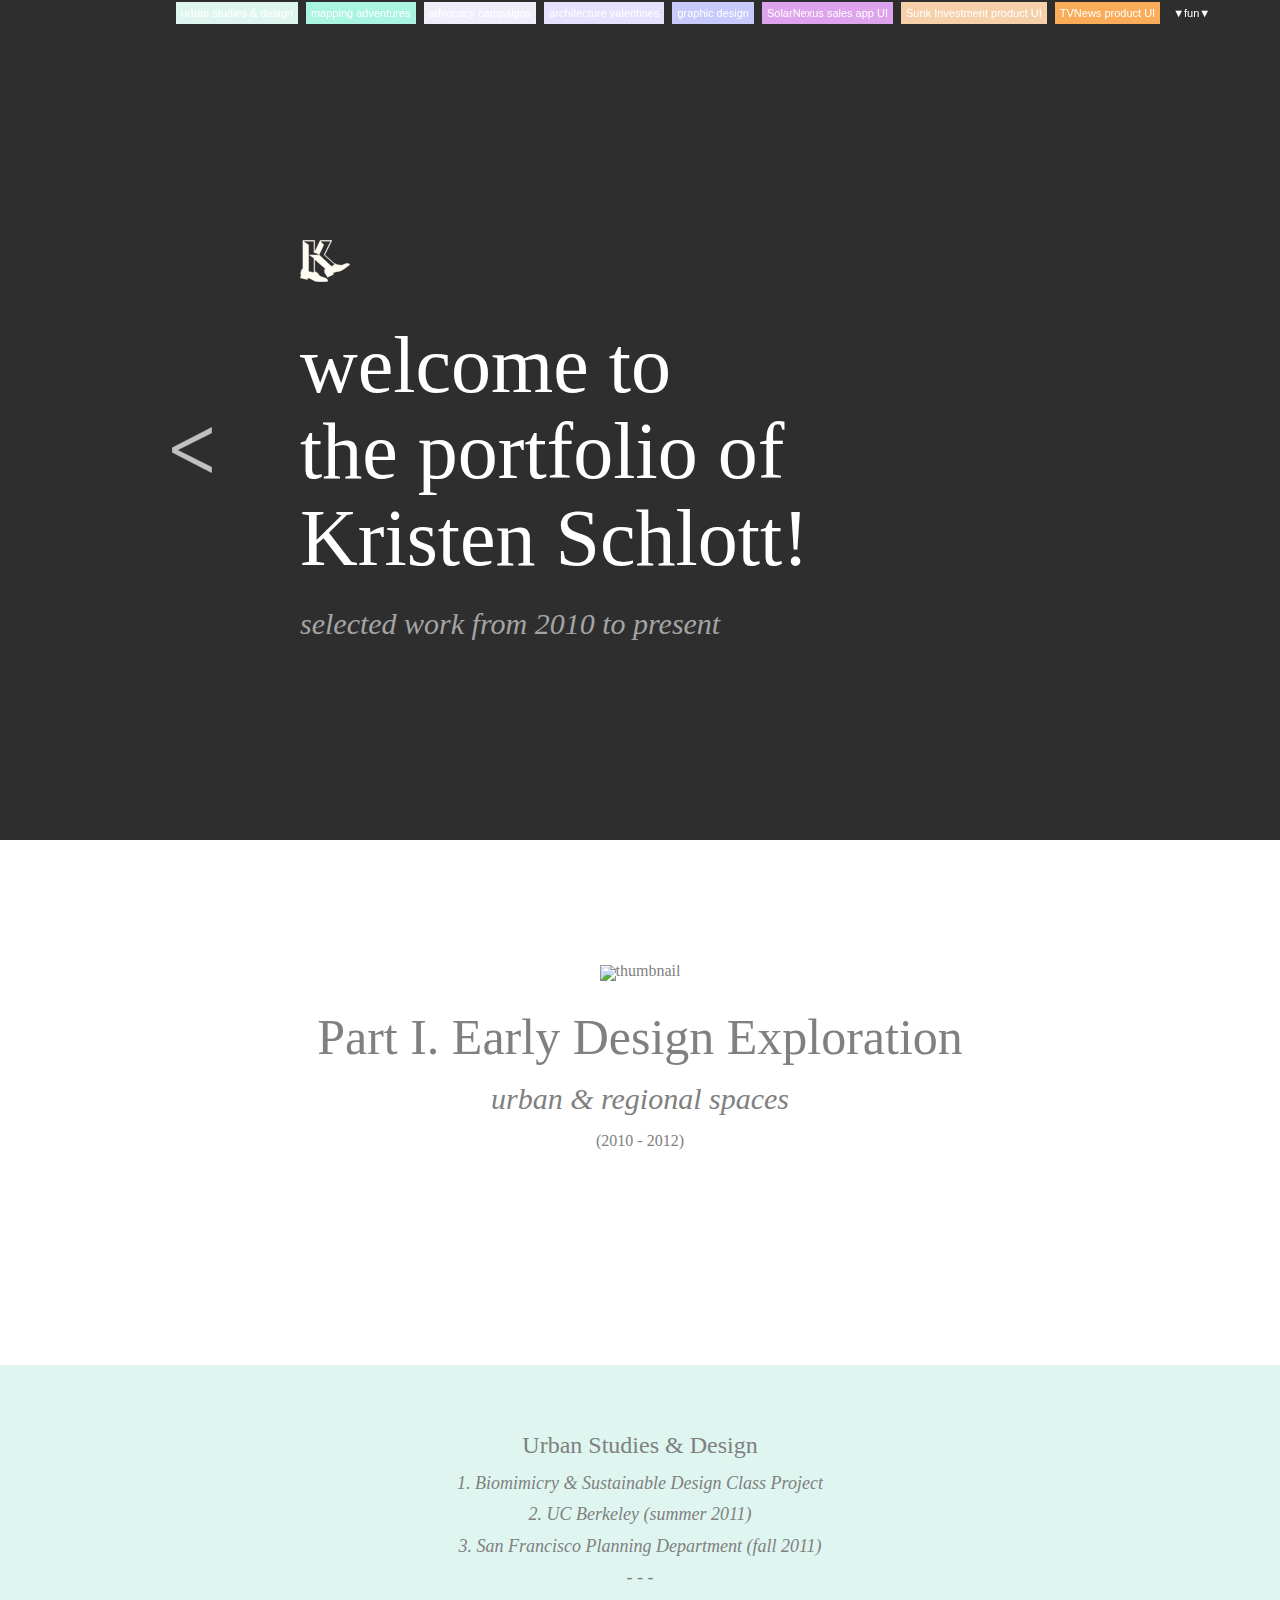
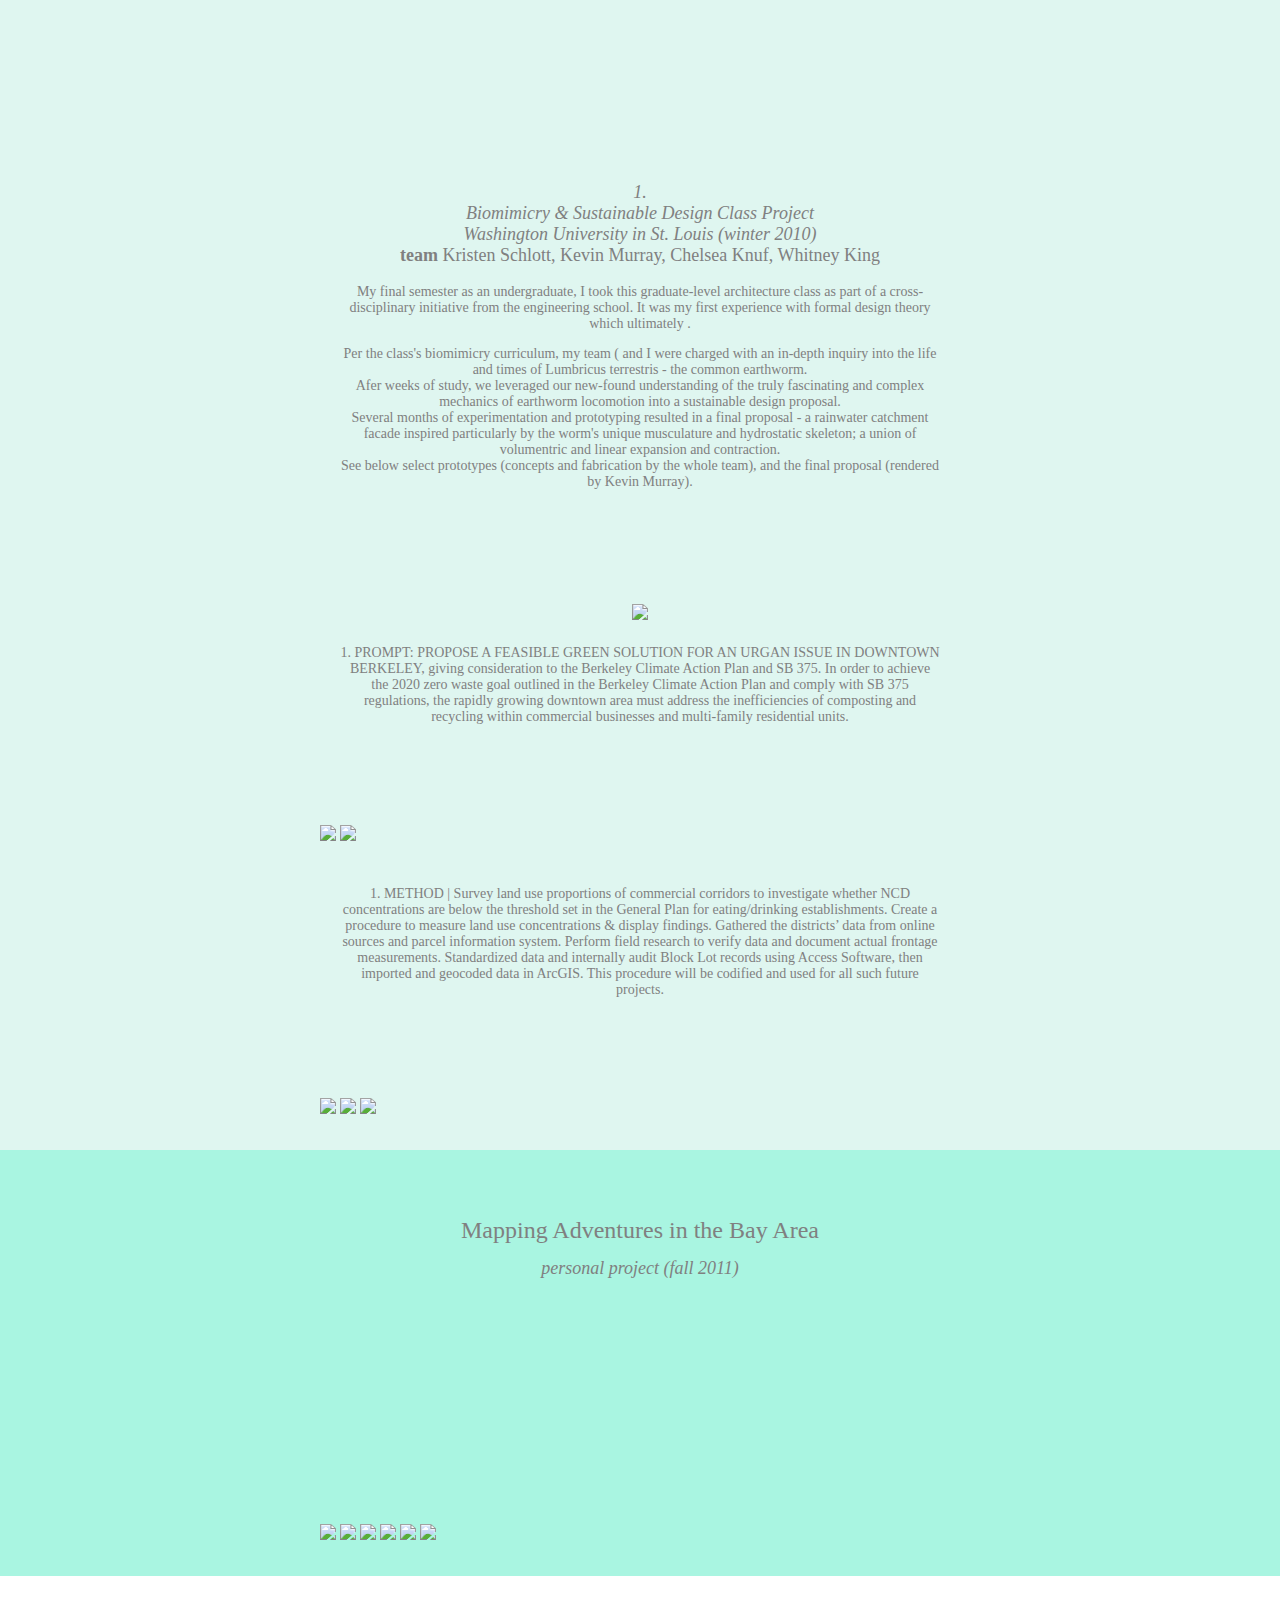
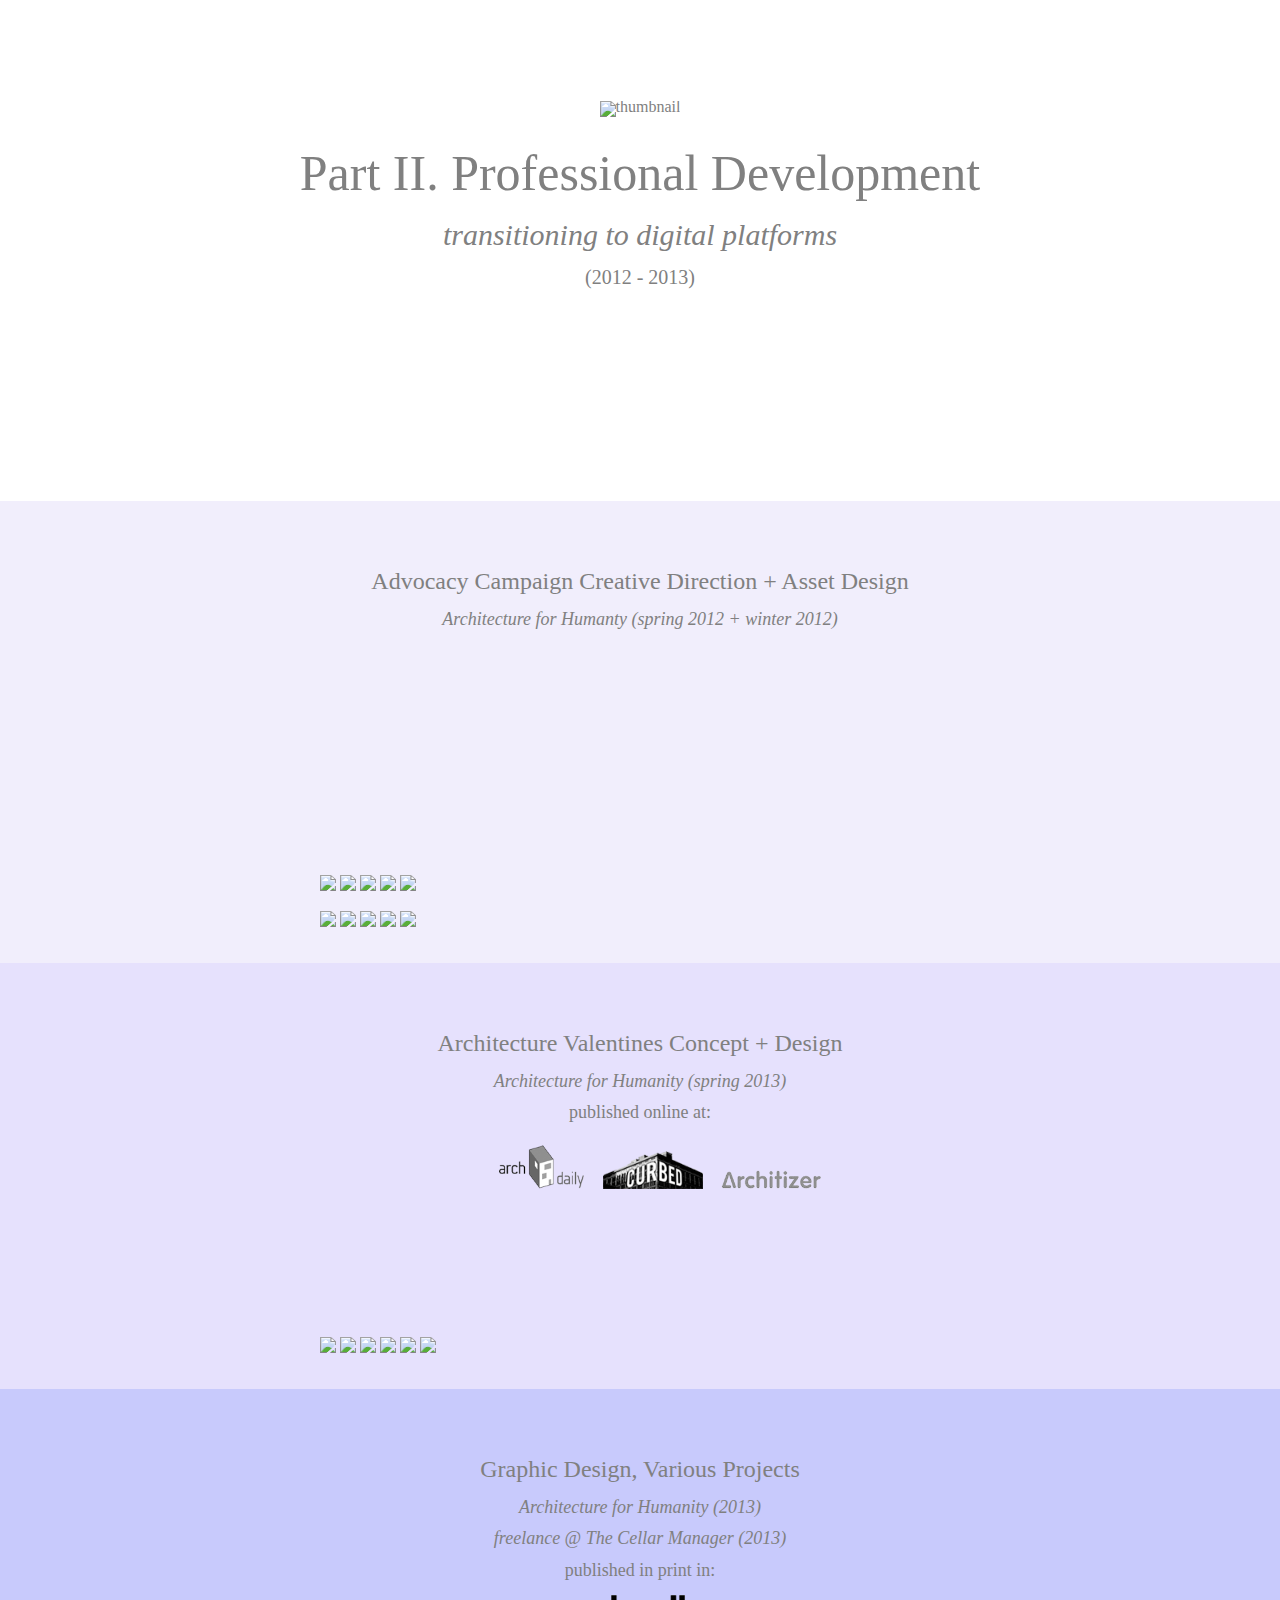
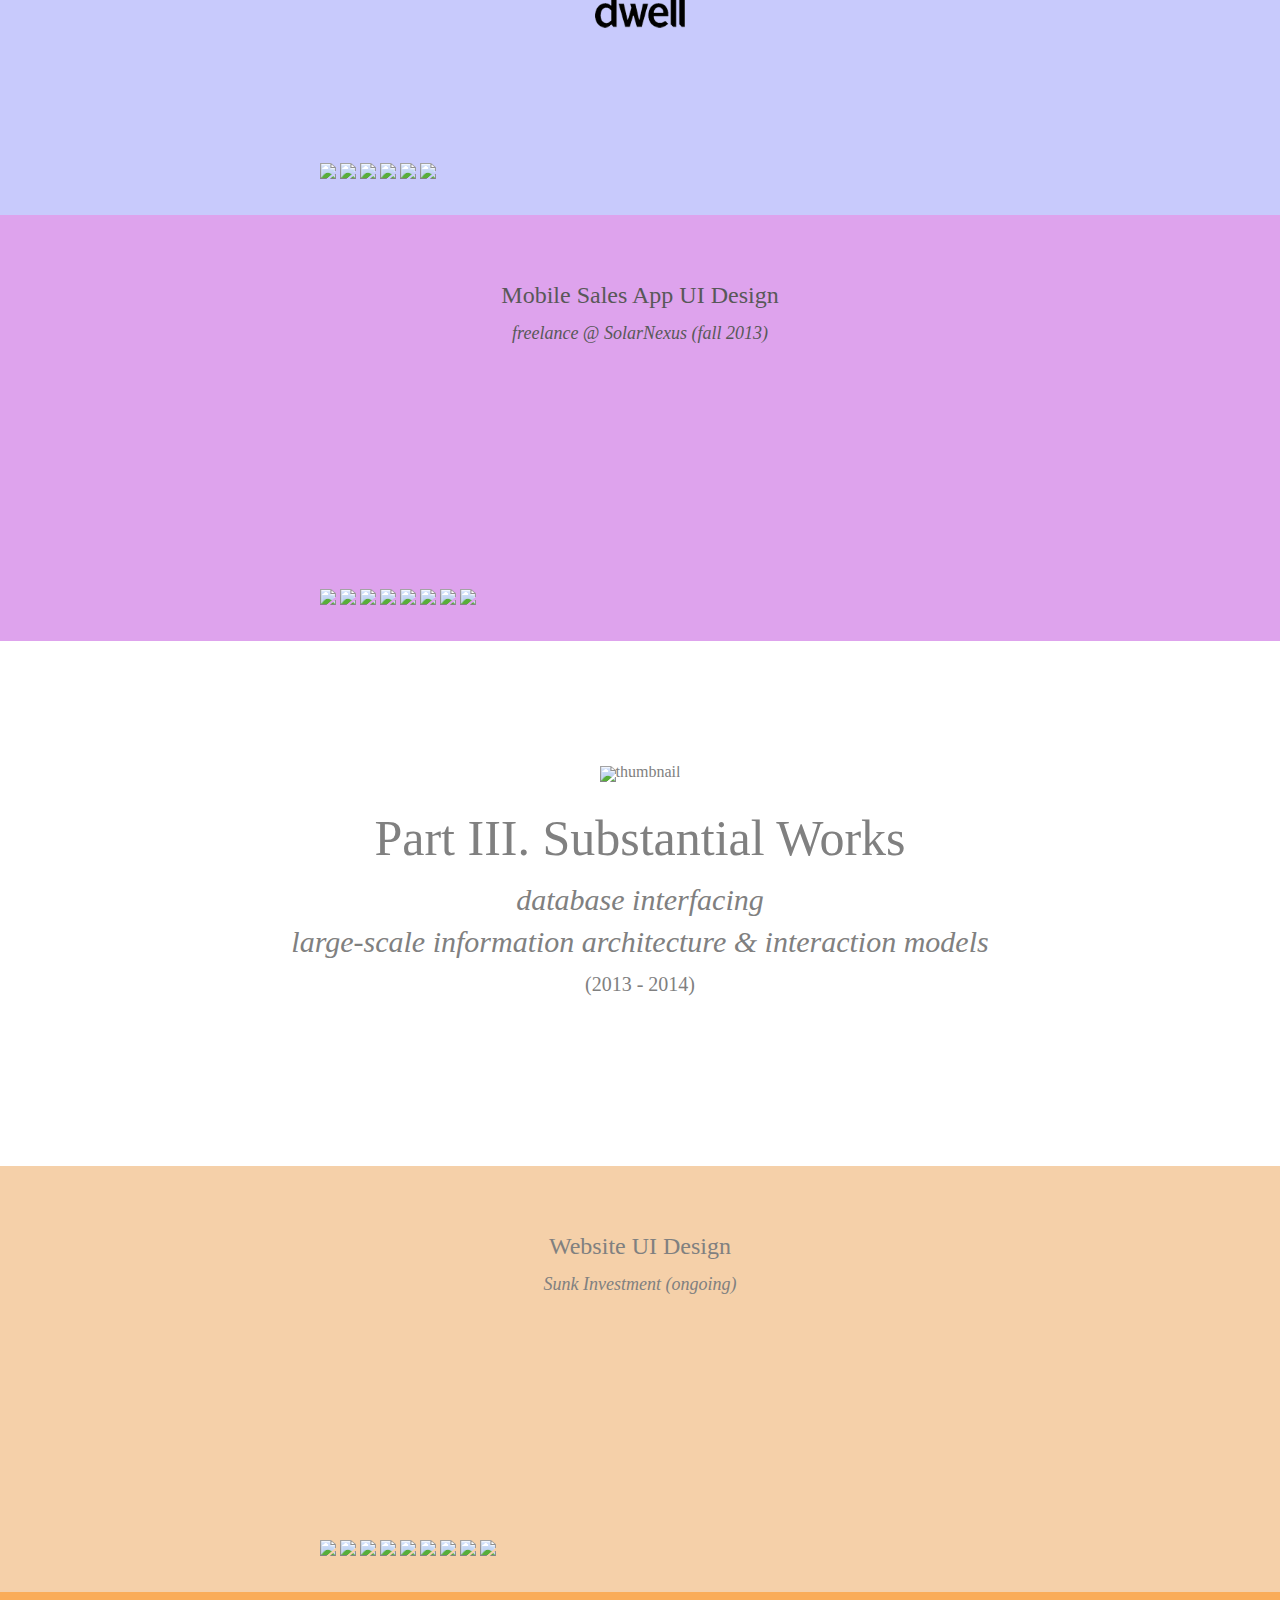
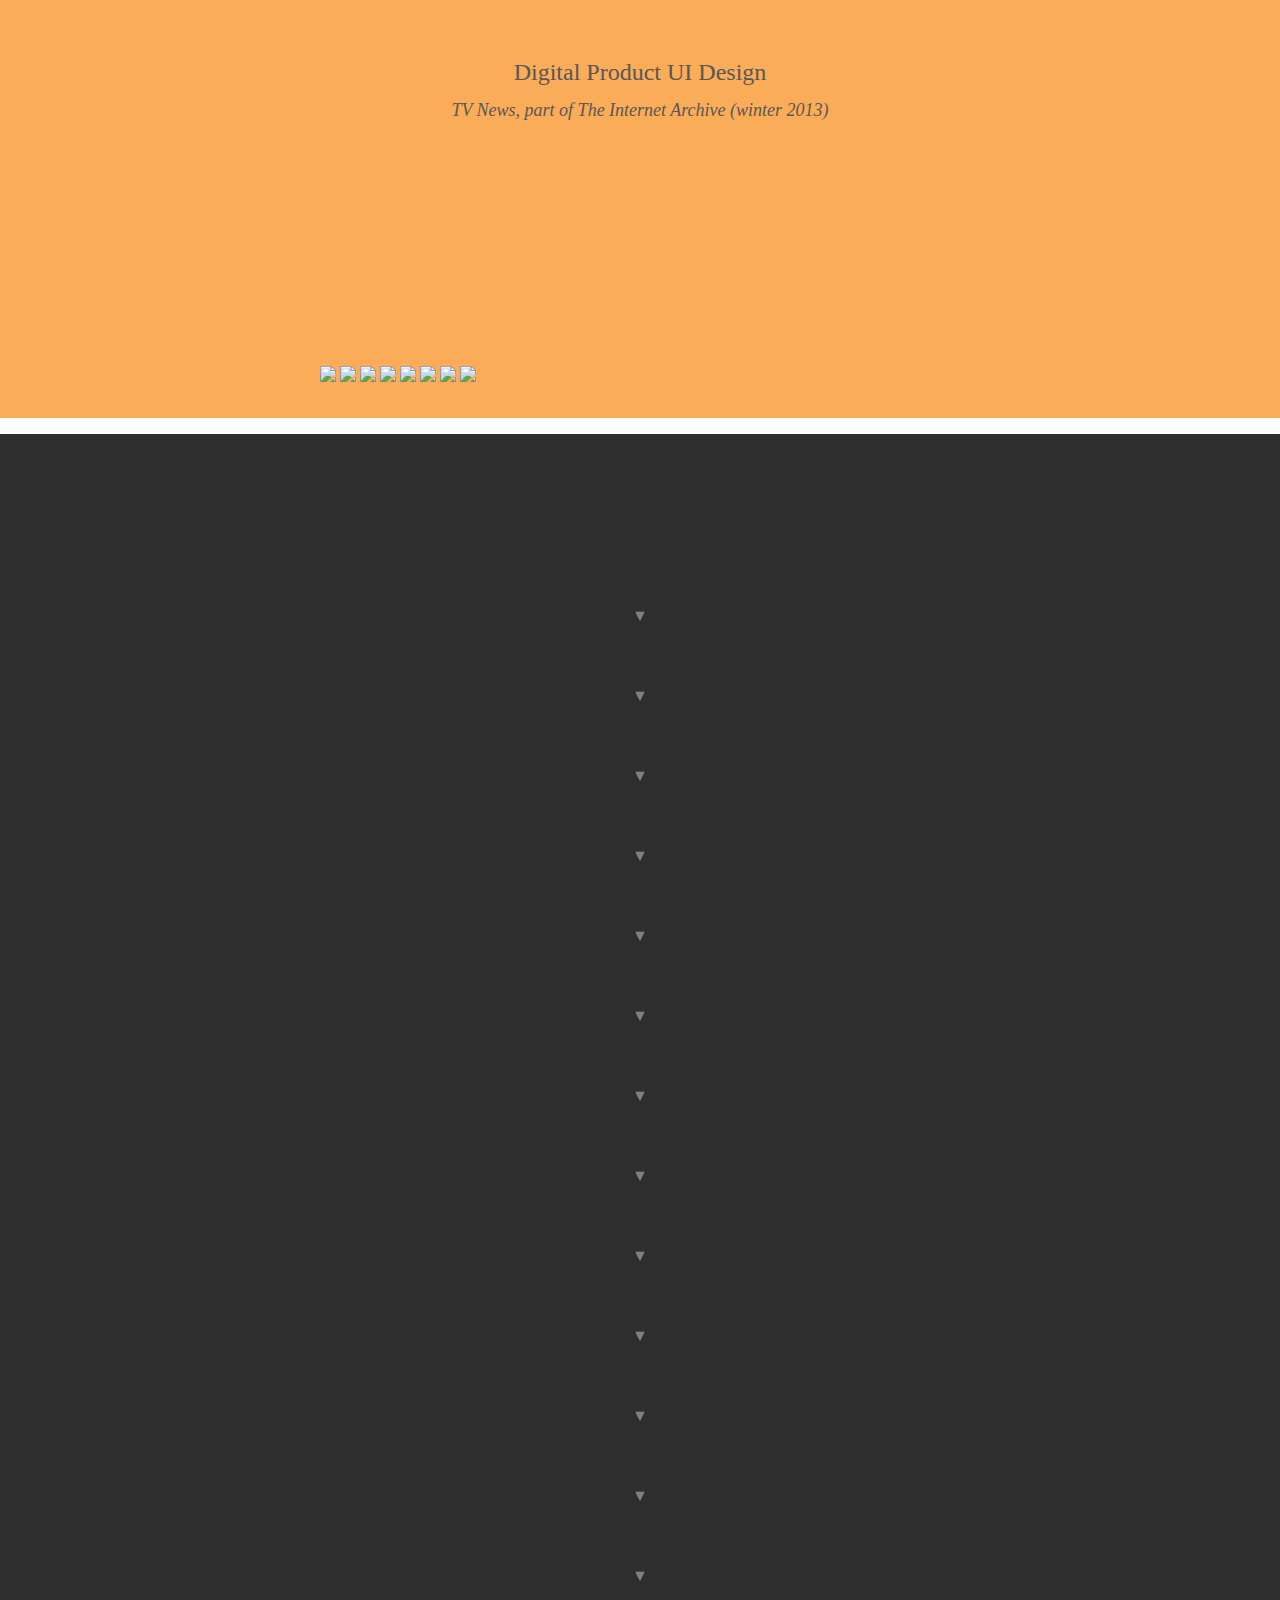
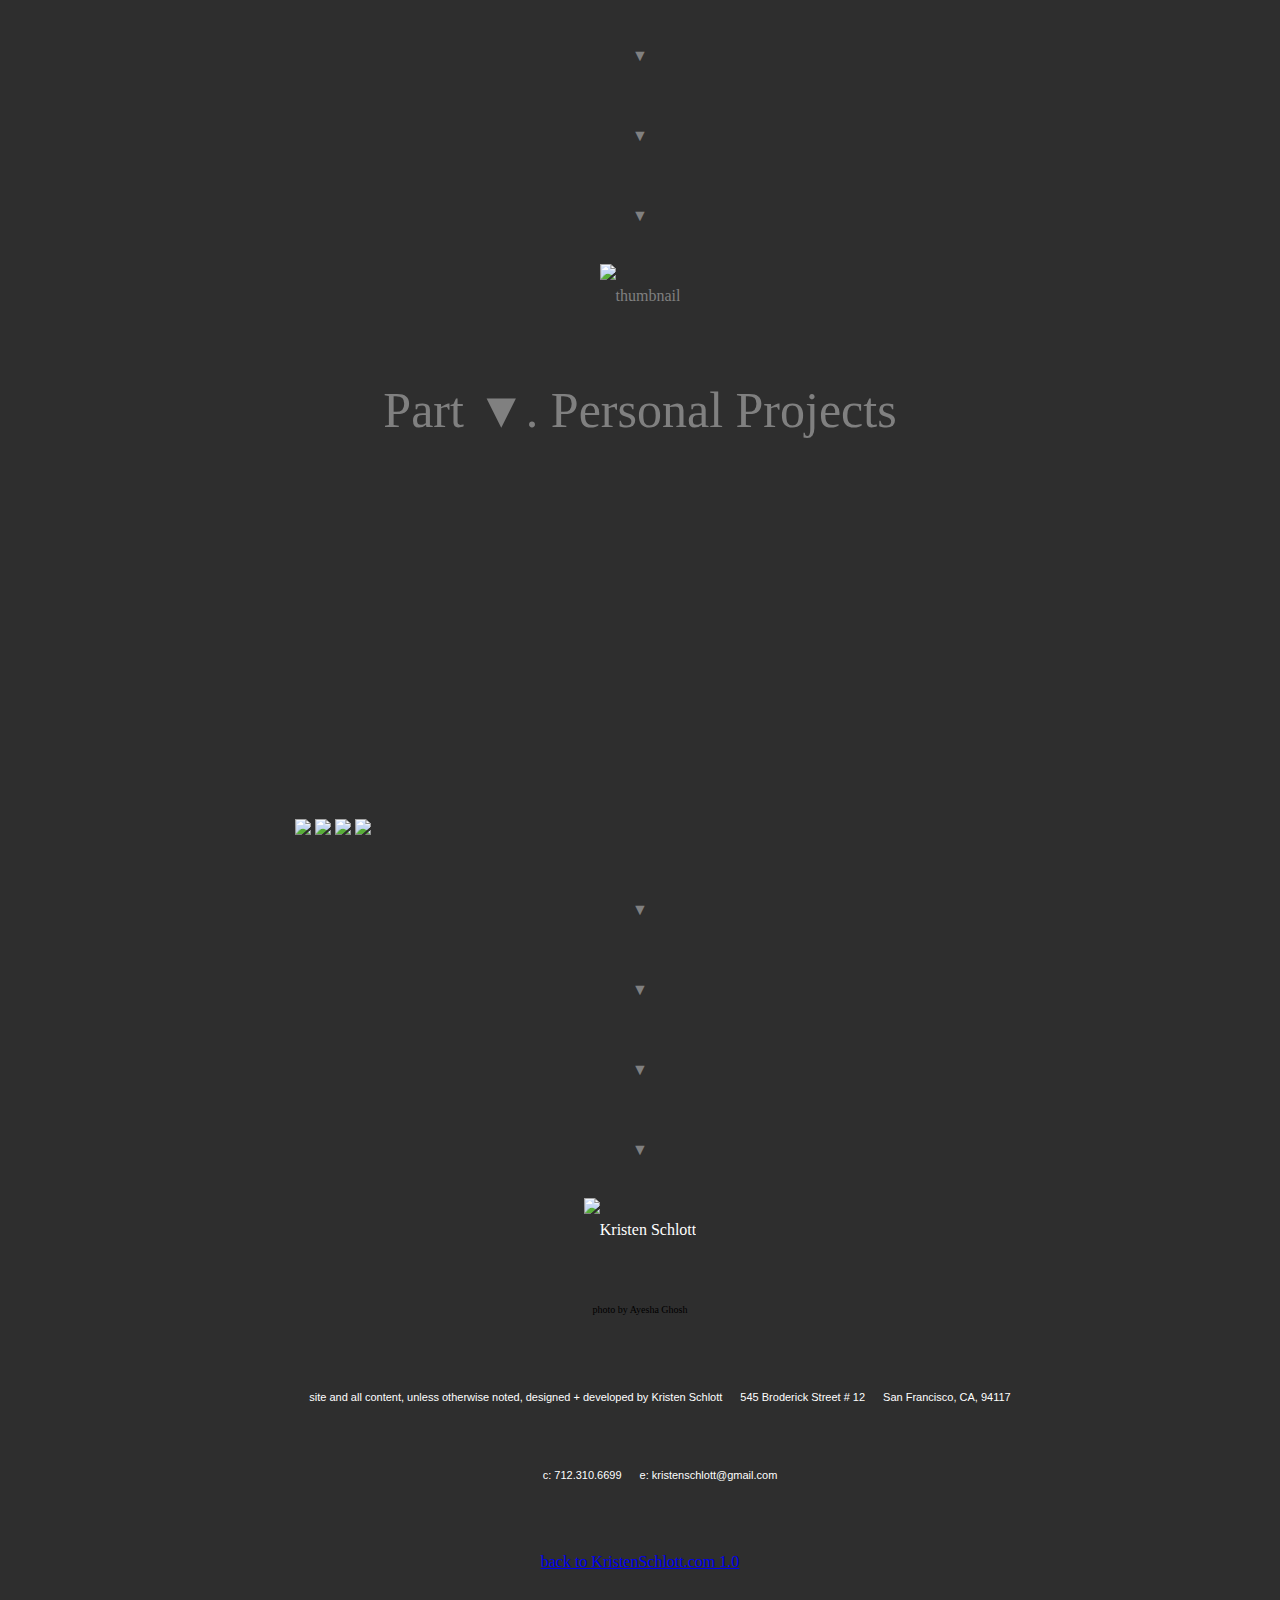
==== commit 2240f655: "Merge pull request #2 from abhiyerra/pr/1" ====
--- a/index.html
+++ b/index.html
@@ -64,8 +64,8 @@
         <div class="project_caption">
           <p style="font-size: 18px"><i>1.<br>
           Biomimicry & Sustainable Design Class Project<br>
-          Washington University in St. Louis (winter 2010)<br>
-          <b>Team</b> Kristen Schlott, Kevin Murray, Chelsea Knuf, Whitney King</i>
+          Washington University in St. Louis (winter 2010)</i><br>
+          <b>team</b> Kristen Schlott, Kevin Murray, Chelsea Knuf, Whitney King
           </p>
           <p>
           My final semester as an undergraduate, I took this graduate-level architecture class as part of a cross-disciplinary initiative from the engineering school. It was my first experience with formal design theory which ultimately .
@@ -96,11 +96,17 @@
 
         <p class="project_caption">1.
 PROMPT: PROPOSE A FEASIBLE GREEN SOLUTION FOR AN URGAN ISSUE IN DOWNTOWN BERKELEY, giving consideration to the Berkeley Climate Action Plan and SB 375. In order to achieve the 2020 zero waste goal outlined in the Berkeley Climate Action Plan and comply with SB 375 regulations, the rapidly growing downtown area must address the inefficiencies of composting and recycling within commercial businesses and multi-family residential units.
-</p>
-
-        <div class="cycle-slideshow" data-cycle-auto-height=container>
-            <img src="images/1_urban_design_1.jpg"/ width="1000">
-            <img src="images/1_urban_design_2.jpg"/ width="1000">
+        </p>
+
+        <div class="cycle-slideshow"
+             data-cycle-auto-height=container
+             data-cycle-fx=scrollHorz
+             data-cycle-timeout=0
+             >
+          <div class="cycle-prev"></div>
+          <div class="cycle-next"></div>
+          <img src="images/1_urban_design_1.jpg" width="1000">
+          <img src="images/1_urban_design_2.jpg" width="1000">
         </div>
 
 
@@ -108,7 +114,13 @@
 METHOD | Survey land use proportions of commercial corridors to investigate whether NCD concentrations are below the threshold set in the General Plan for eating/drinking establishments. Create a procedure to measure land use concentrations & display findings.
 
 Gathered the districts’ data from online sources and parcel information system. Perform field research to verify data and document actual frontage measurements. Standardized data and internally audit Block Lot records using Access Software, then imported and geocoded data in ArcGIS. This procedure will be codified and used for all such future projects.</p>
-        <div class="cycle-slideshow" data-cycle-auto-height=container>
+        <div class="cycle-slideshow"
+             data-cycle-auto-height=container
+             data-cycle-fx=scrollHorz
+             data-cycle-timeout=0
+             >
+            <div class="cycle-prev"></div>
+            <div class="cycle-next"></div>
             <img src="images/1_urban_design_5.png"/ width="1000">
             <img src="images/1_urban_design_6.png"/ width="1000">
             <img src="images/1_urban_design_7.png"/ width="1000">
@@ -124,7 +136,13 @@
           <p> <i>personal project (fall 2011)</i></p>
         </div>
 
-        <div class="cycle-slideshow" data-cycle-auto-height=container>
+        <div class="cycle-slideshow"
+             data-cycle-auto-height=container
+             data-cycle-fx=scrollHorz
+             data-cycle-timeout=0
+             >
+          <div class="cycle-prev"></div>
+          <div class="cycle-next"></div>
           <img src="images/2_bucket_map_1.jpg"/>
           <img src="images/2_bucket_map_2.png"/>
           <img src="images/2_bucket_map_3.png"/>
@@ -153,7 +171,12 @@
           <p> <i>Architecture for Humanty (spring 2012 + winter 2012)</i></p>
         </div>
 
-        <div class="cycle-slideshow" data-cycle-auto-height=container>
+        <div class="cycle-slideshow"
+             data-cycle-auto-height=container
+             data-cycle-fx=scrollHorz
+             data-cycle-timeout=0 >
+          <div class="cycle-prev"></div>
+          <div class="cycle-next"></div>
           <img src="images/3_ilacamp_1.jpg"/>
           <img src="images/3_ilacamp_2.jpg"/>
           <img src="images/3_ilacamp_3.jpg"/>
@@ -162,7 +185,12 @@
         </div>
 
         <!--#3B slideshow images -->
-        <div class="cycle-slideshow" data-cycle-auto-height=container>
+        <div class="cycle-slideshow"
+             data-cycle-auto-height=container
+             data-cycle-fx=scrollHorz
+             data-cycle-timeout=0>
+          <div class="cycle-prev"></div>
+          <div class="cycle-next"></div>
           <img src="images/5_whatsee_1.gif"/>
           <img src="images/5_whatsee_2.jpg"/>
           <img src="images/5_whatsee_3.jpg"/>
@@ -189,7 +217,12 @@
 
 
         <!--#4 slideshow images -->
-        <div class="cycle-slideshow" data-cycle-auto-height=container>
+        <div class="cycle-slideshow"
+             data-cycle-auto-height=container
+             data-cycle-fx=scrollHorz
+             data-cycle-timeout=0>
+          <div class="cycle-prev"></div>
+          <div class="cycle-next"></div>
           <img src="images/4_valentines_1.jpg"/>
           <img src="images/4_valentines_2.jpg"/>
           <img src="images/4_valentines_3.jpg"/>
@@ -210,7 +243,13 @@
         </div>
 
         <!--#6 slideshow images -->
-        <div class="cycle-slideshow" data-cycle-auto-height=container>
+        <div class="cycle-slideshow"
+             data-cycle-auto-height=container
+             data-cycle-fx=scrollHorz
+             data-cycle-timeout=0
+             >
+          <div class="cycle-prev"></div>
+          <div class="cycle-next"></div>
           <img src="images/6_graphics_1.jpg"/>
           <img src="images/6_graphics_2.jpg"/>
           <img src="images/6_graphics_3.jpg"/>
@@ -229,7 +268,13 @@
         </div>
 
         <!--#7 slideshow images -->
-        <div class="cycle-slideshow" data-cycle-auto-height=container>
+        <div class="cycle-slideshow"
+             data-cycle-auto-height=container
+             data-cycle-fx=scrollHorz
+             data-cycle-timeout=0
+             >
+          <div class="cycle-prev"></div>
+          <div class="cycle-next"></div>
           <img src="images/7_solar_nexus_1.png"/>
           <img src="images/7_solar_nexus_2.png"/>
           <img src="images/7_solar_nexus_3.png"/>
@@ -260,7 +305,14 @@
 
         </div>
         <!--#8 slideshow images -->
-        <div class="cycle-slideshow" data-cycle-auto-height=container>
+        <div class="cycle-slideshow"
+             data-cycle-auto-height=container
+             data-cycle-fx=scrollHorz
+             data-cycle-timeout=0
+             >
+          <div class="cycle-prev"></div>
+          <div class="cycle-next"></div>
+
           <img src="images/8_sunk_investment_1.png"/>
           <img src="images/8_sunk_investment_2.png"/>
           <img src="images/8_sunk_investment_3.png"/>
--- a/stylesheet.css
+++ b/stylesheet.css
@@ -4,6 +4,11 @@
 
 .cycle-slideshow { width: 50% }
 .cycle-slideshow img { width: 100%; height: auto }
+.cycle-prev, .cycle-next { position: absolute; top: 0; width: 30%; opacity: 0; filter: alpha(opacity=0); z-index: 800; height: 100%; cursor: pointer; }
+.cycle-prev { left: 0;  background: url(/images/Arrow_left_40px.png) 50% 50% no-repeat;}
+.cycle-next { right: 0; background: url(/images/Arrow_right_40px.png) 50% 50% no-repeat;}
+.cycle-prev:hover, .cycle-next:hover { opacity: .7; filter: alpha(opacity=70) }
+
 
 body {
   margin: 0;
@@ -87,7 +92,7 @@
   margin-right: 0;
   padding-left:-10px;
   padding-right:-10px;
-  padding-top:25px;
+  padding-top:50px;
   padding-bottom: 1em;
 }
 
@@ -107,11 +112,21 @@
   font-size: 18px
 }
 
+.project_caption{
+  height: auto;
+  width: 600px;
+  margin: auto;
+  text-align: center;
+  color: gray;
+  font-size: 14px;
+  padding-top:25px;
+  padding-bottom:100px;
+}
 
 #slideshow_wrapper{
   display: block;
   height: 360px;
-  width: 480px;
+  width: 1000px;
   margin: auto;
 }
 
@@ -120,7 +135,7 @@
   display: block;
   float: left;
   height: 360px;
-  width: 480px;
+  width: 1000px;
   overflow: auto;
 }
 
@@ -154,65 +169,12 @@
   display: block;
   float: left;
   height: 360px;
-  width: 480px;
+  width: 1000px;
   overflow: hidden;
   position: absolute;
   border: solid 1px black;
 }
 
-/*#slideshow_wrapper{
-display: block;
-height: 720px;
-width: 960px;
-margin: auto;
-}
-
-#slideshow_container{
-background-color: #FFC;
-display: block;
-float: left;
-height: 720px;
-width: 960px;
-overflow: auto;
-}
-
-#slideshow_prev{
-background-image: url(images/Arrow_left_40px.png);
-background-repeat: no-repeat;
-background-position: center center;
-display: block;
-float: left;
-height: 720px;
-width: 75px;
-position: relative;
-z-index: 99;
-padding-right: 15px;
-}
-
-#slideshow_next{
-background-image: url(images/Arrow_right_40px.png);
-background-repeat: no-repeat;
-background-position: center center;
-display: block;
-float: right;
-height: 720px;
-width: 75px;
-position: relative;
-z-index: 99;
-padding-right:15px
-}
-
-#slideshow_slider{
-display: block;
-float: left;
-height: 720px;
-width: 960px;
-overflow: hidden;
-position: absolute;
-border: solid 1px black;
-}*/
-
-
 .footer_container{
   height: 5350px;
   width:100%;
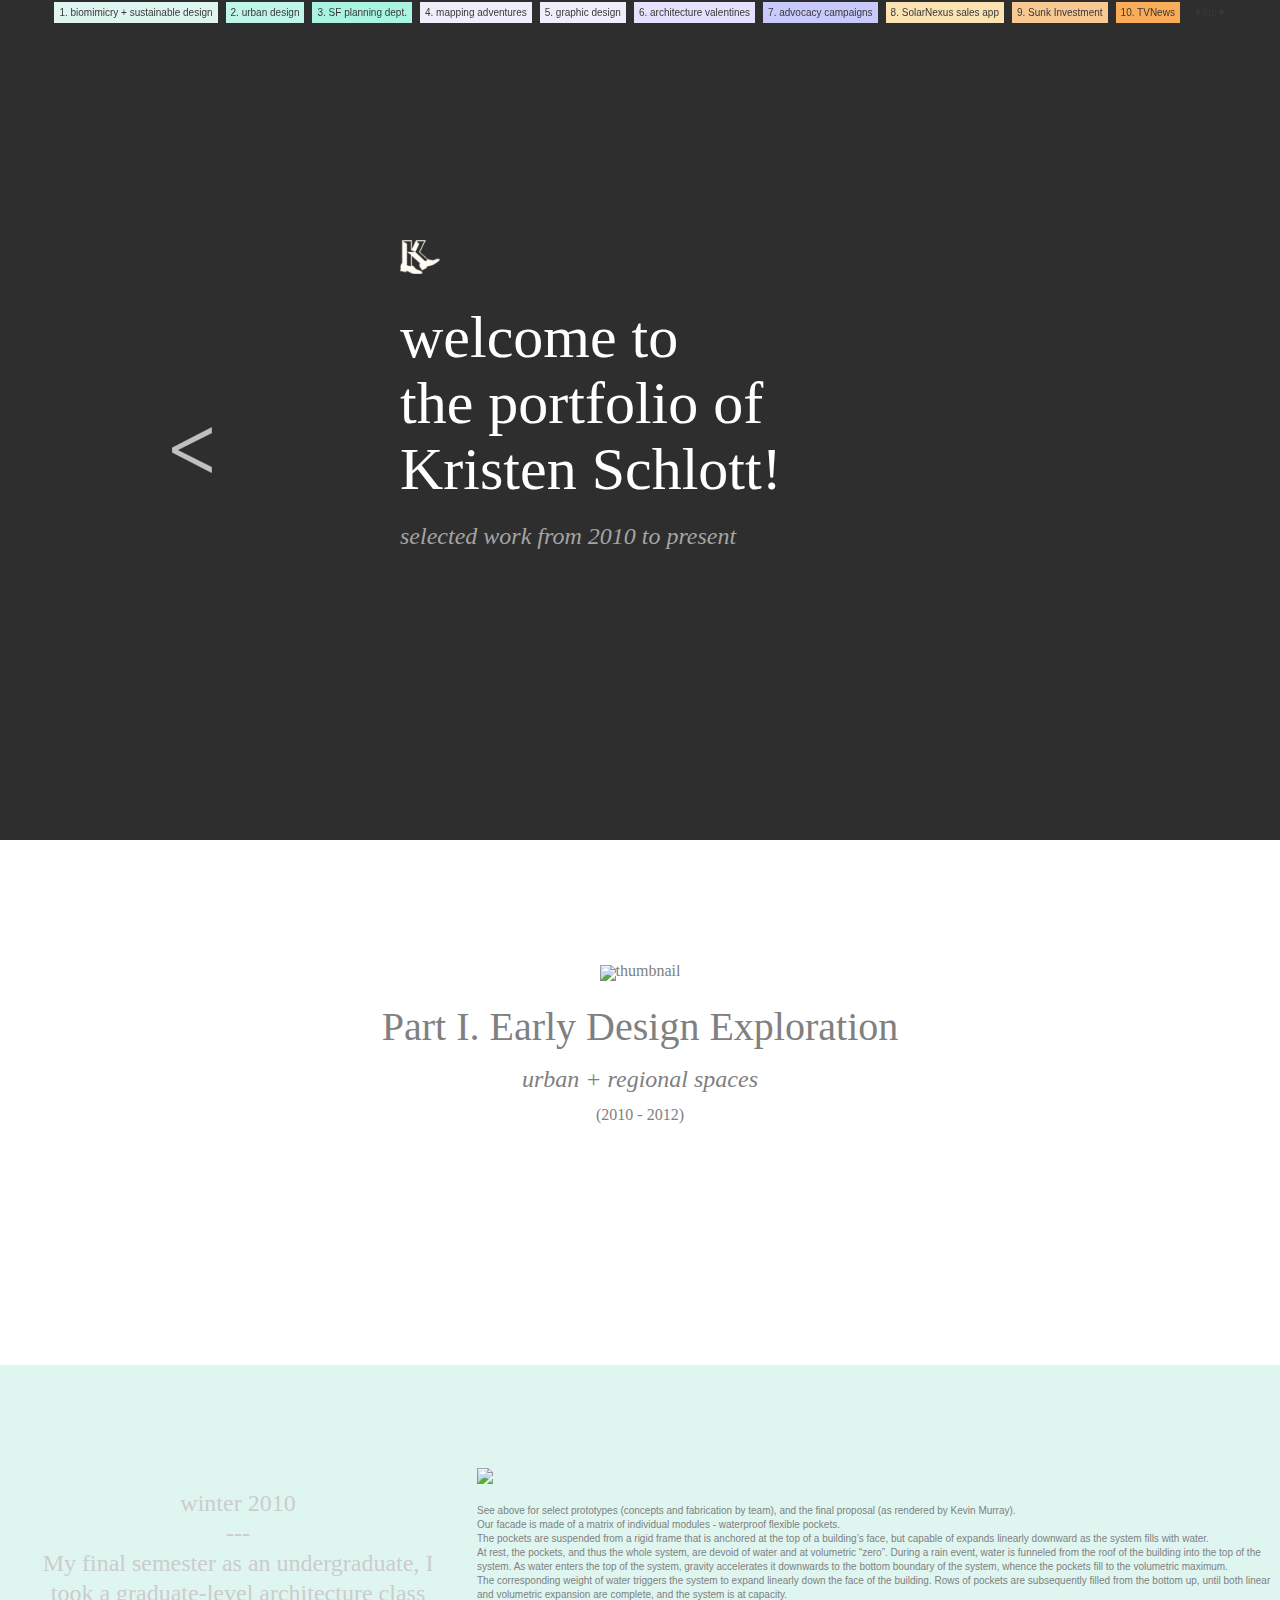
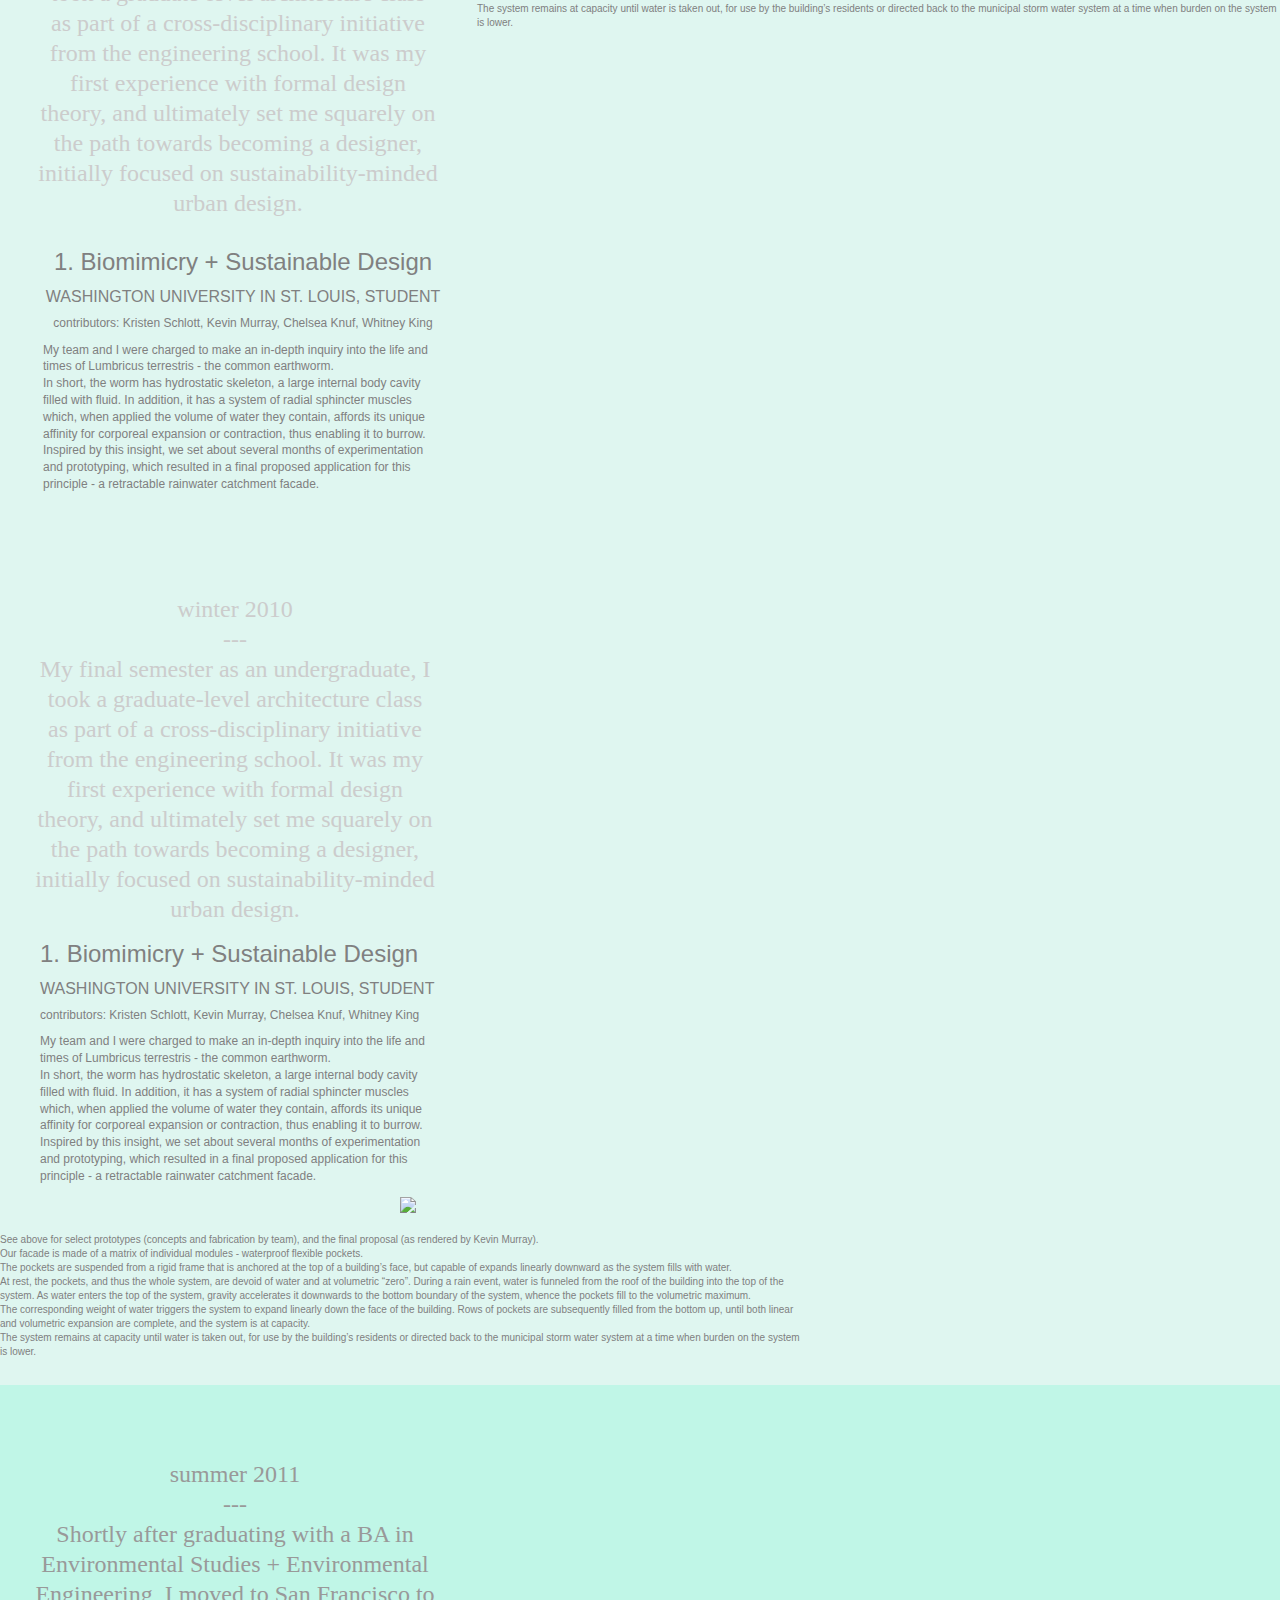
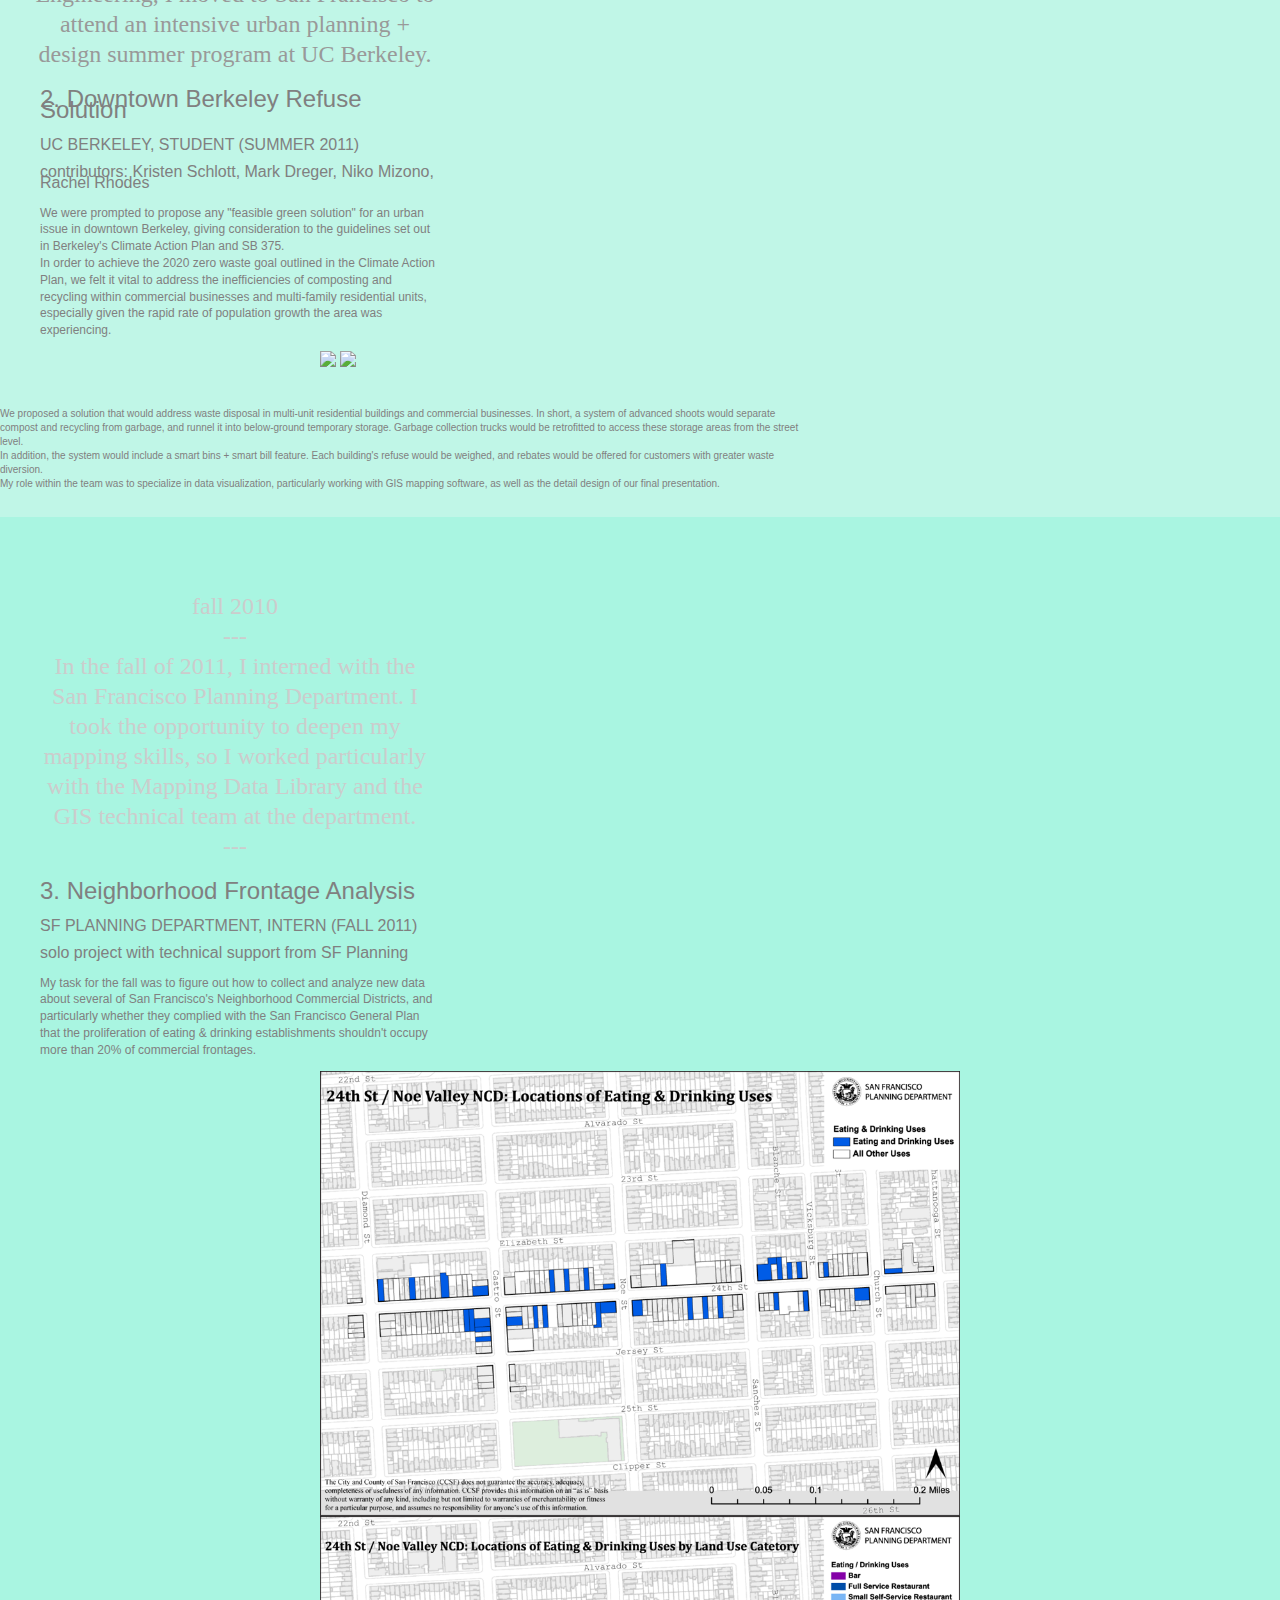
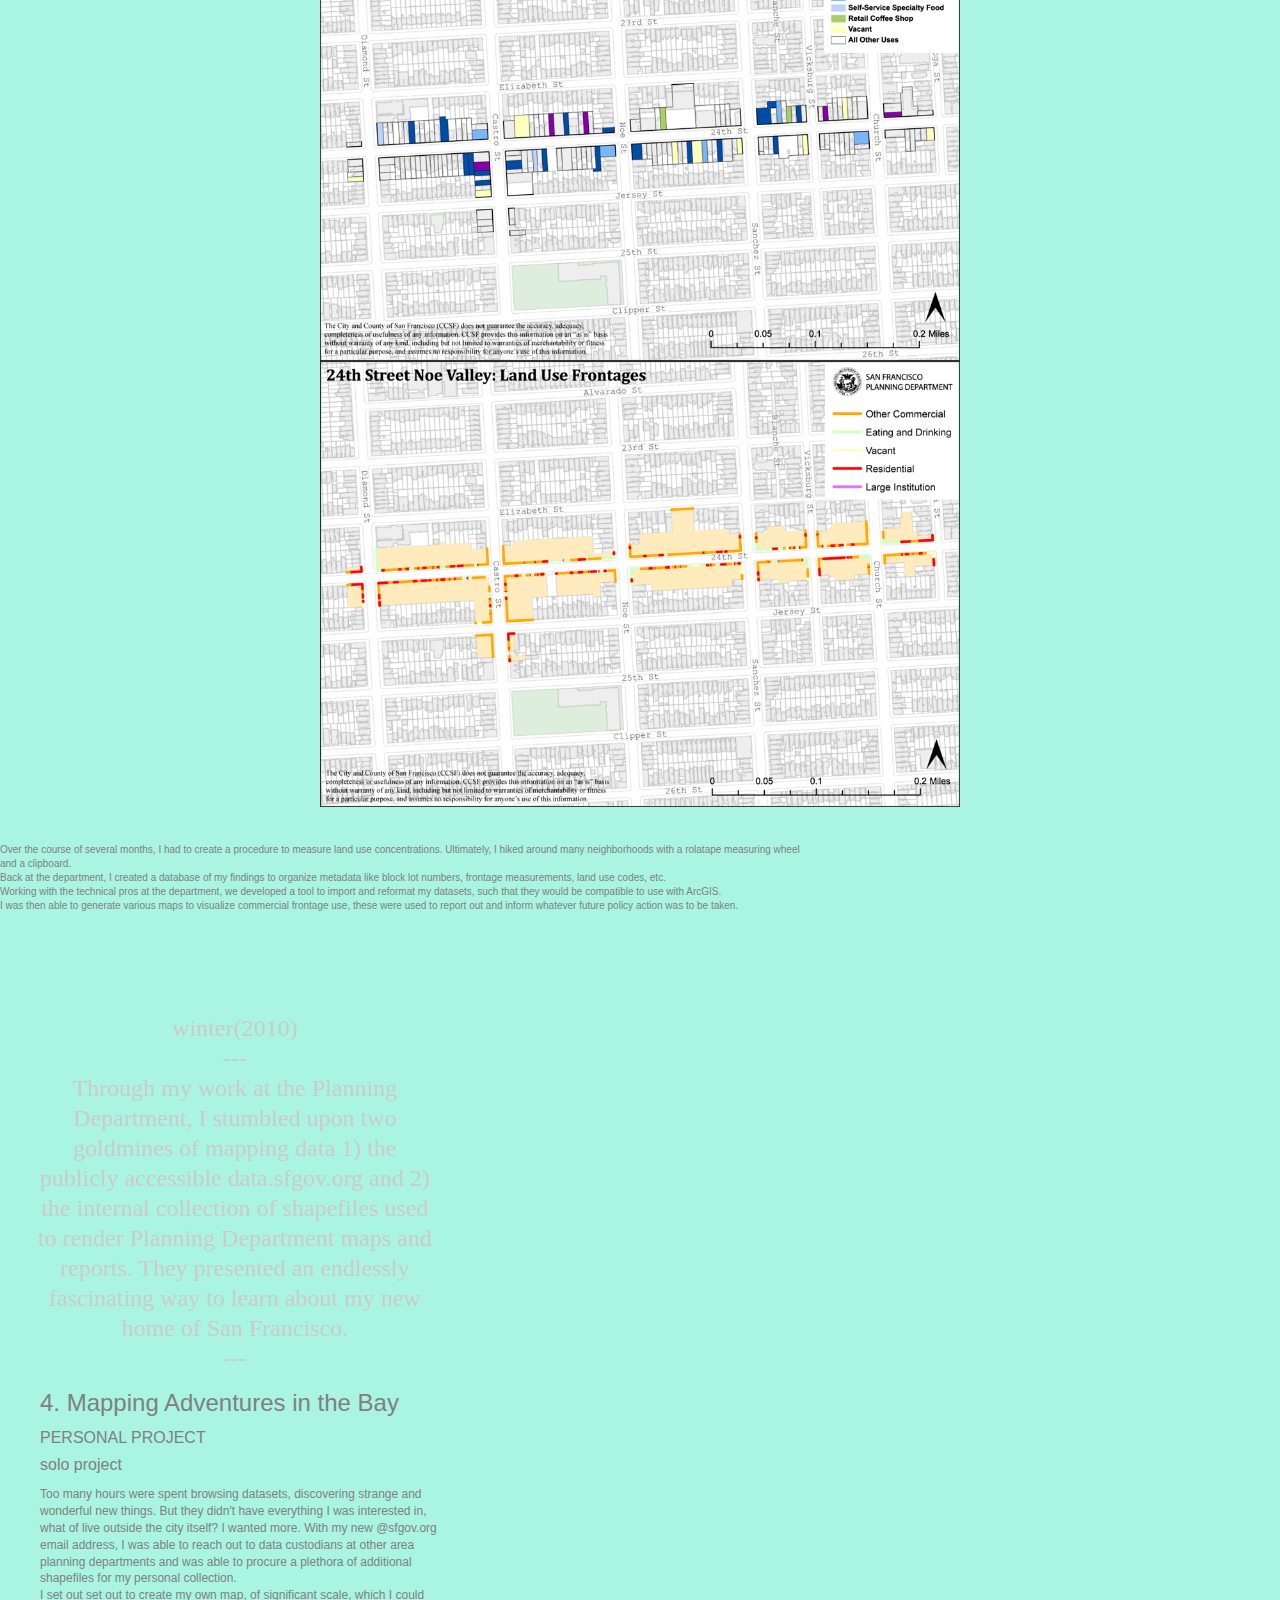
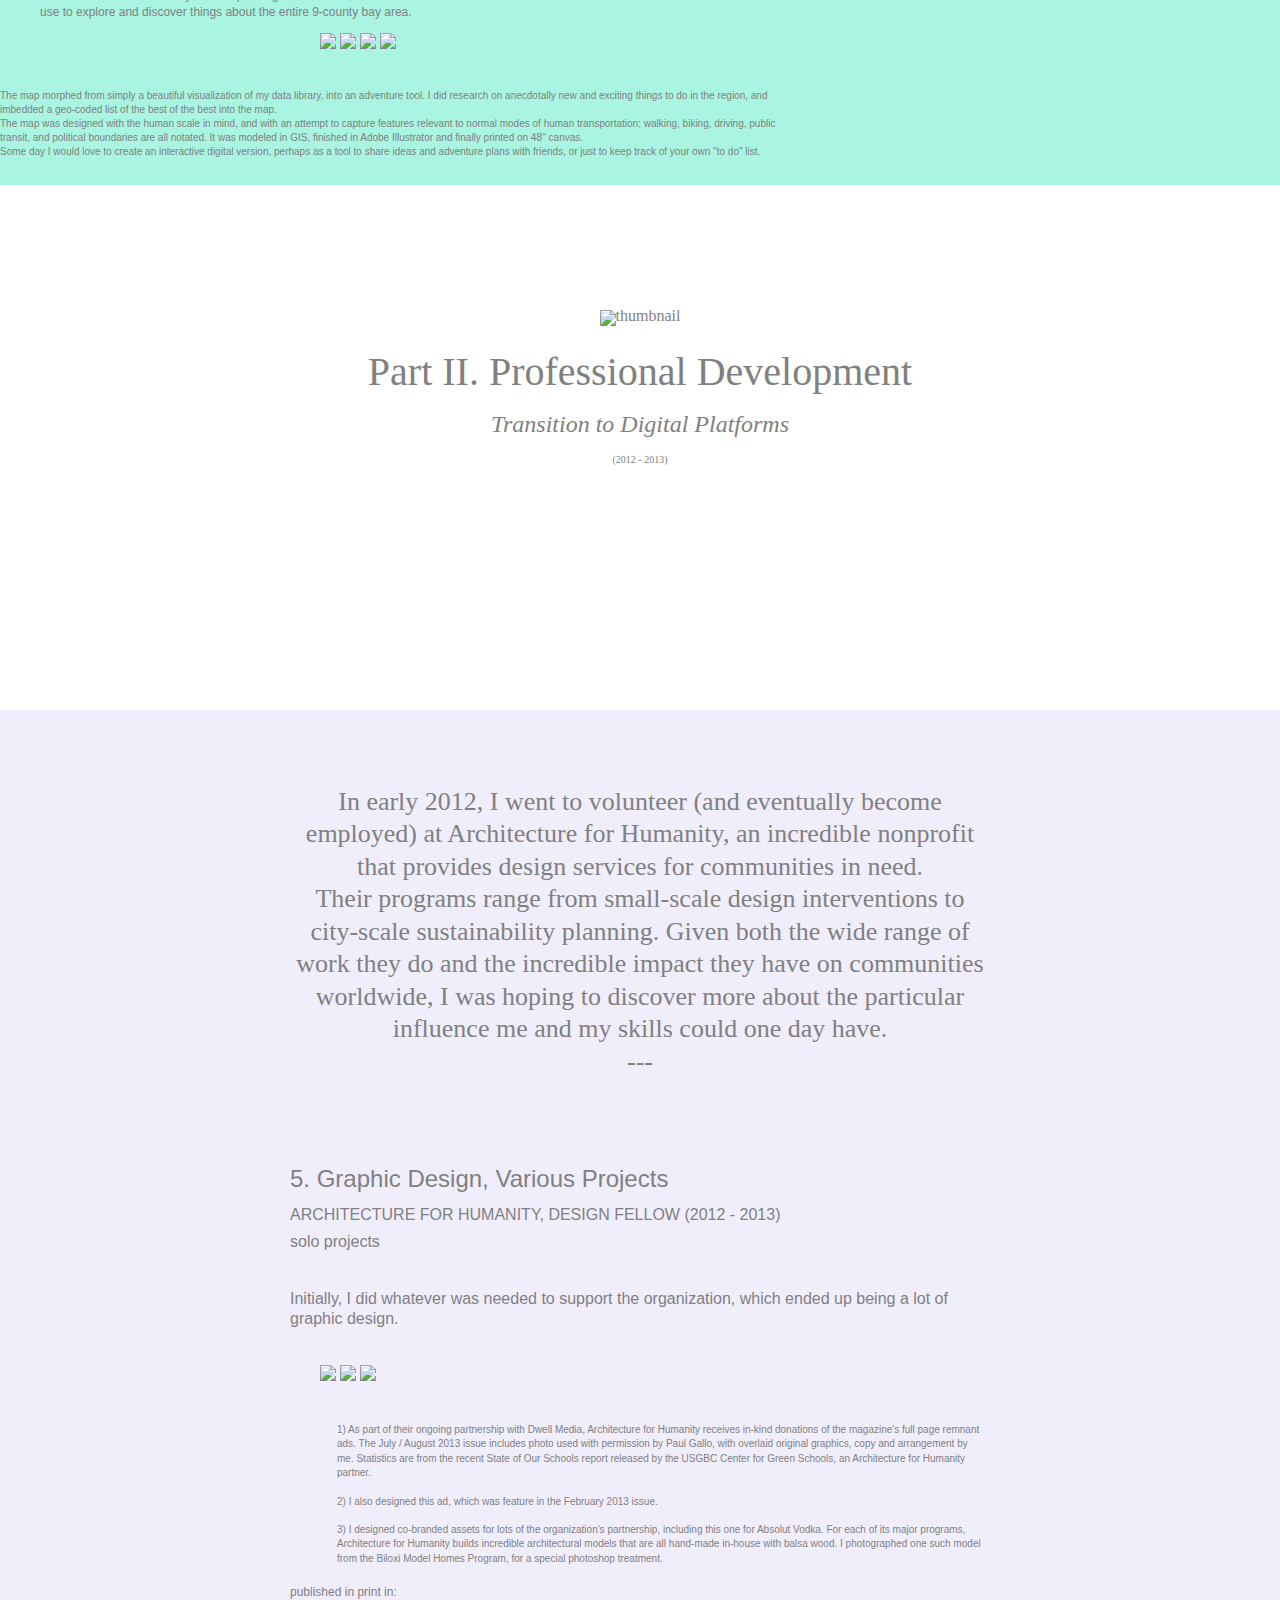
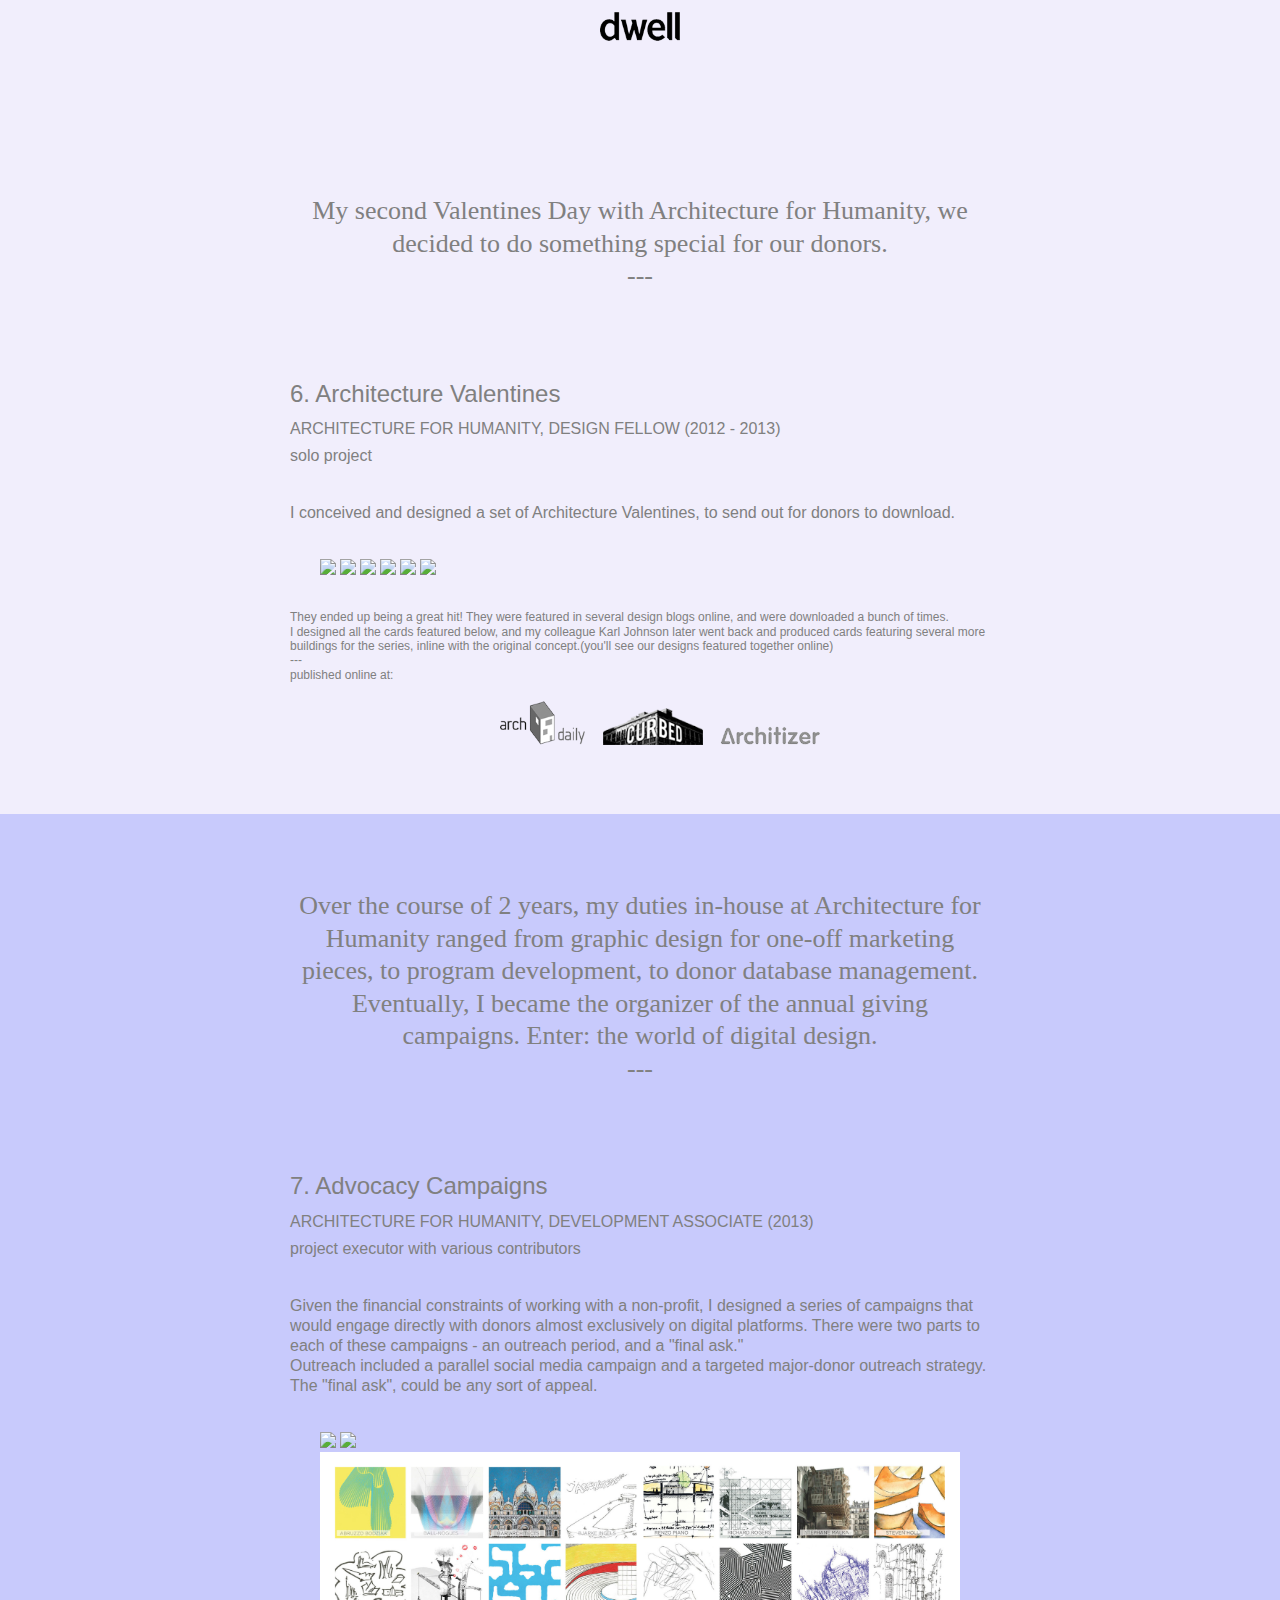
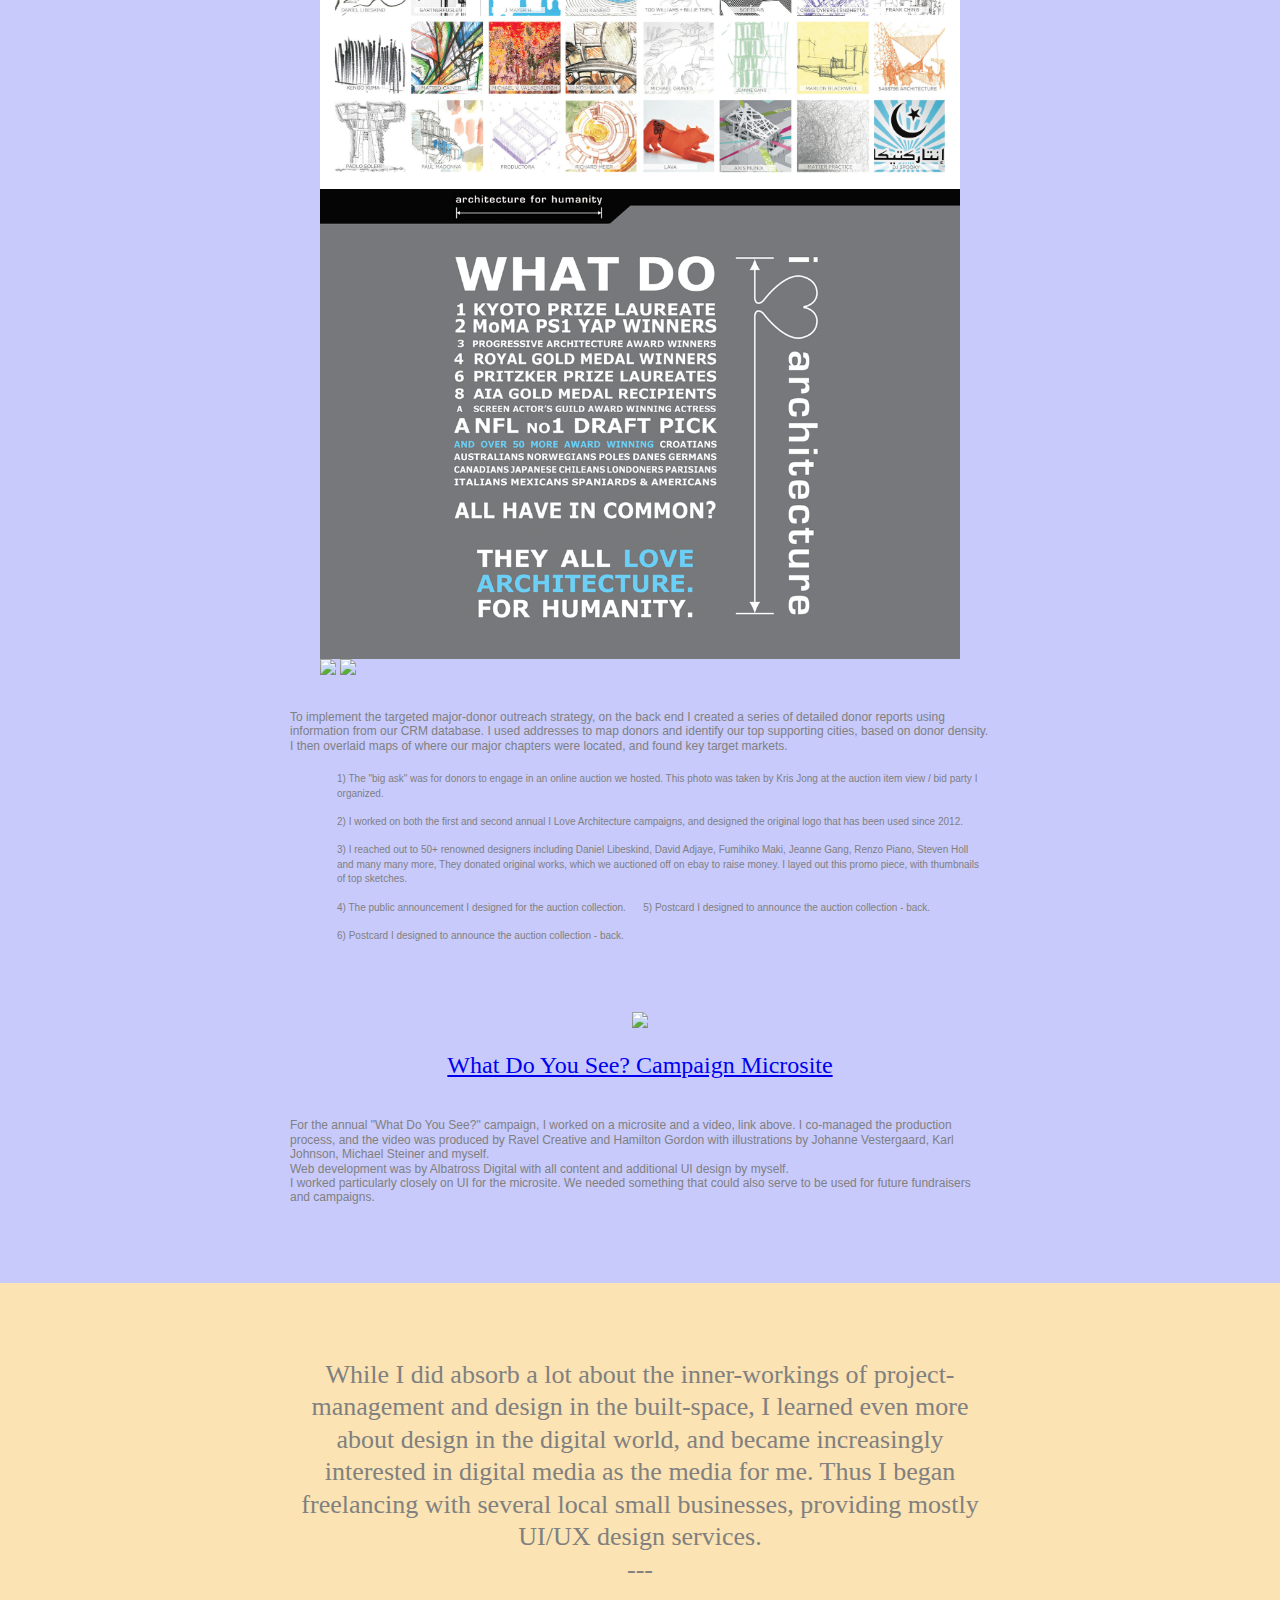
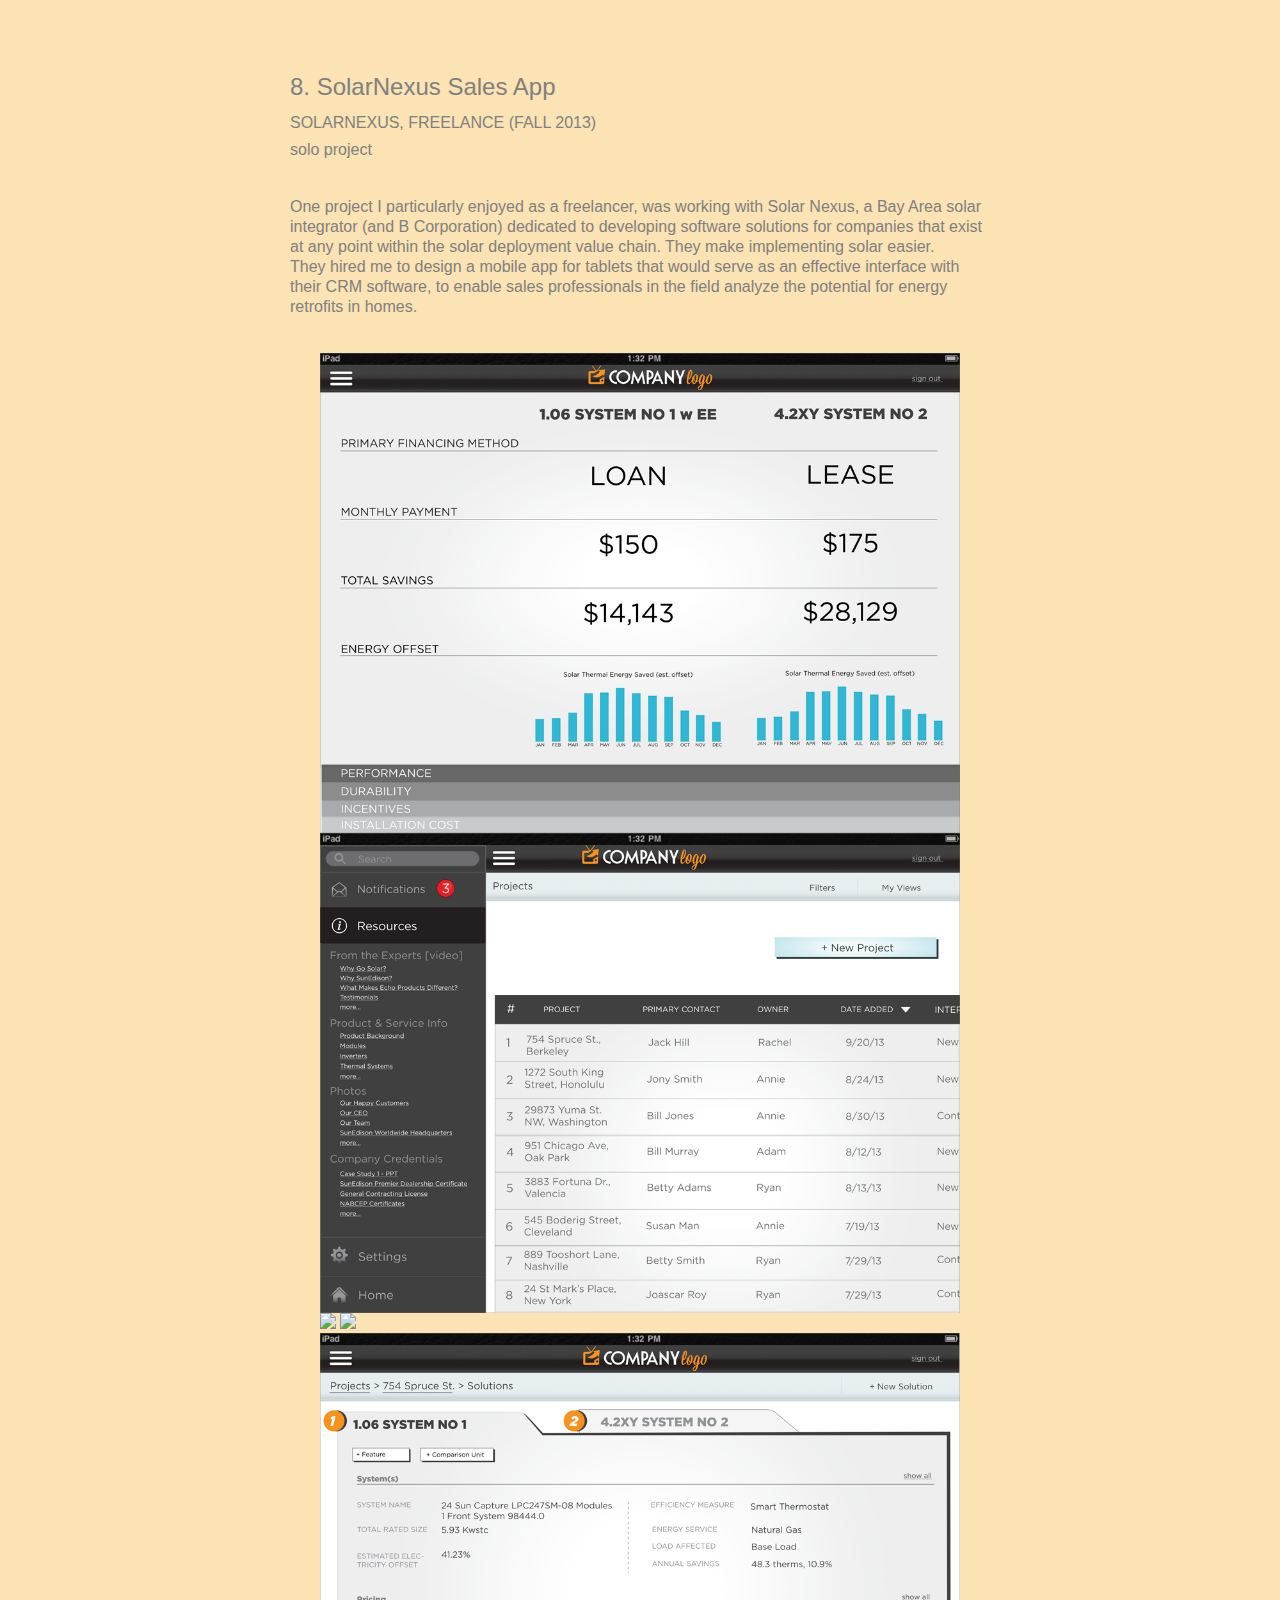
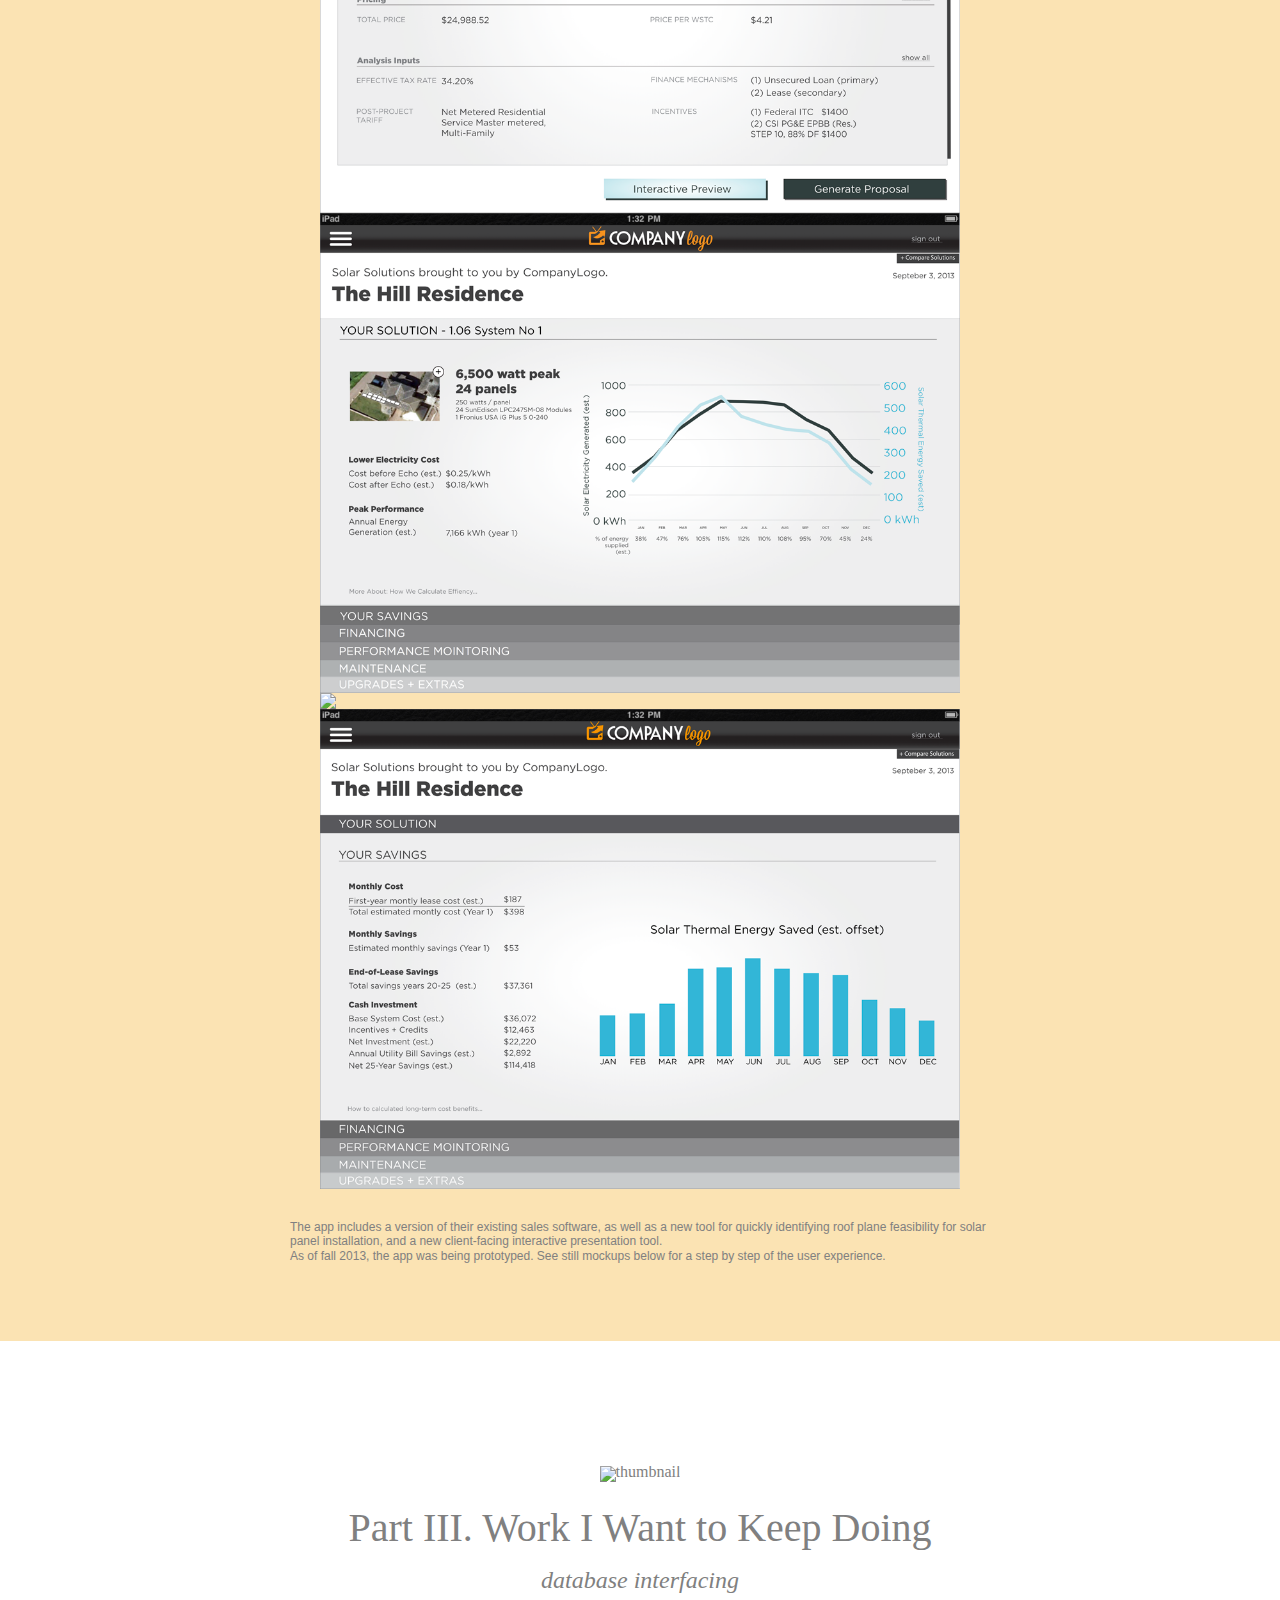
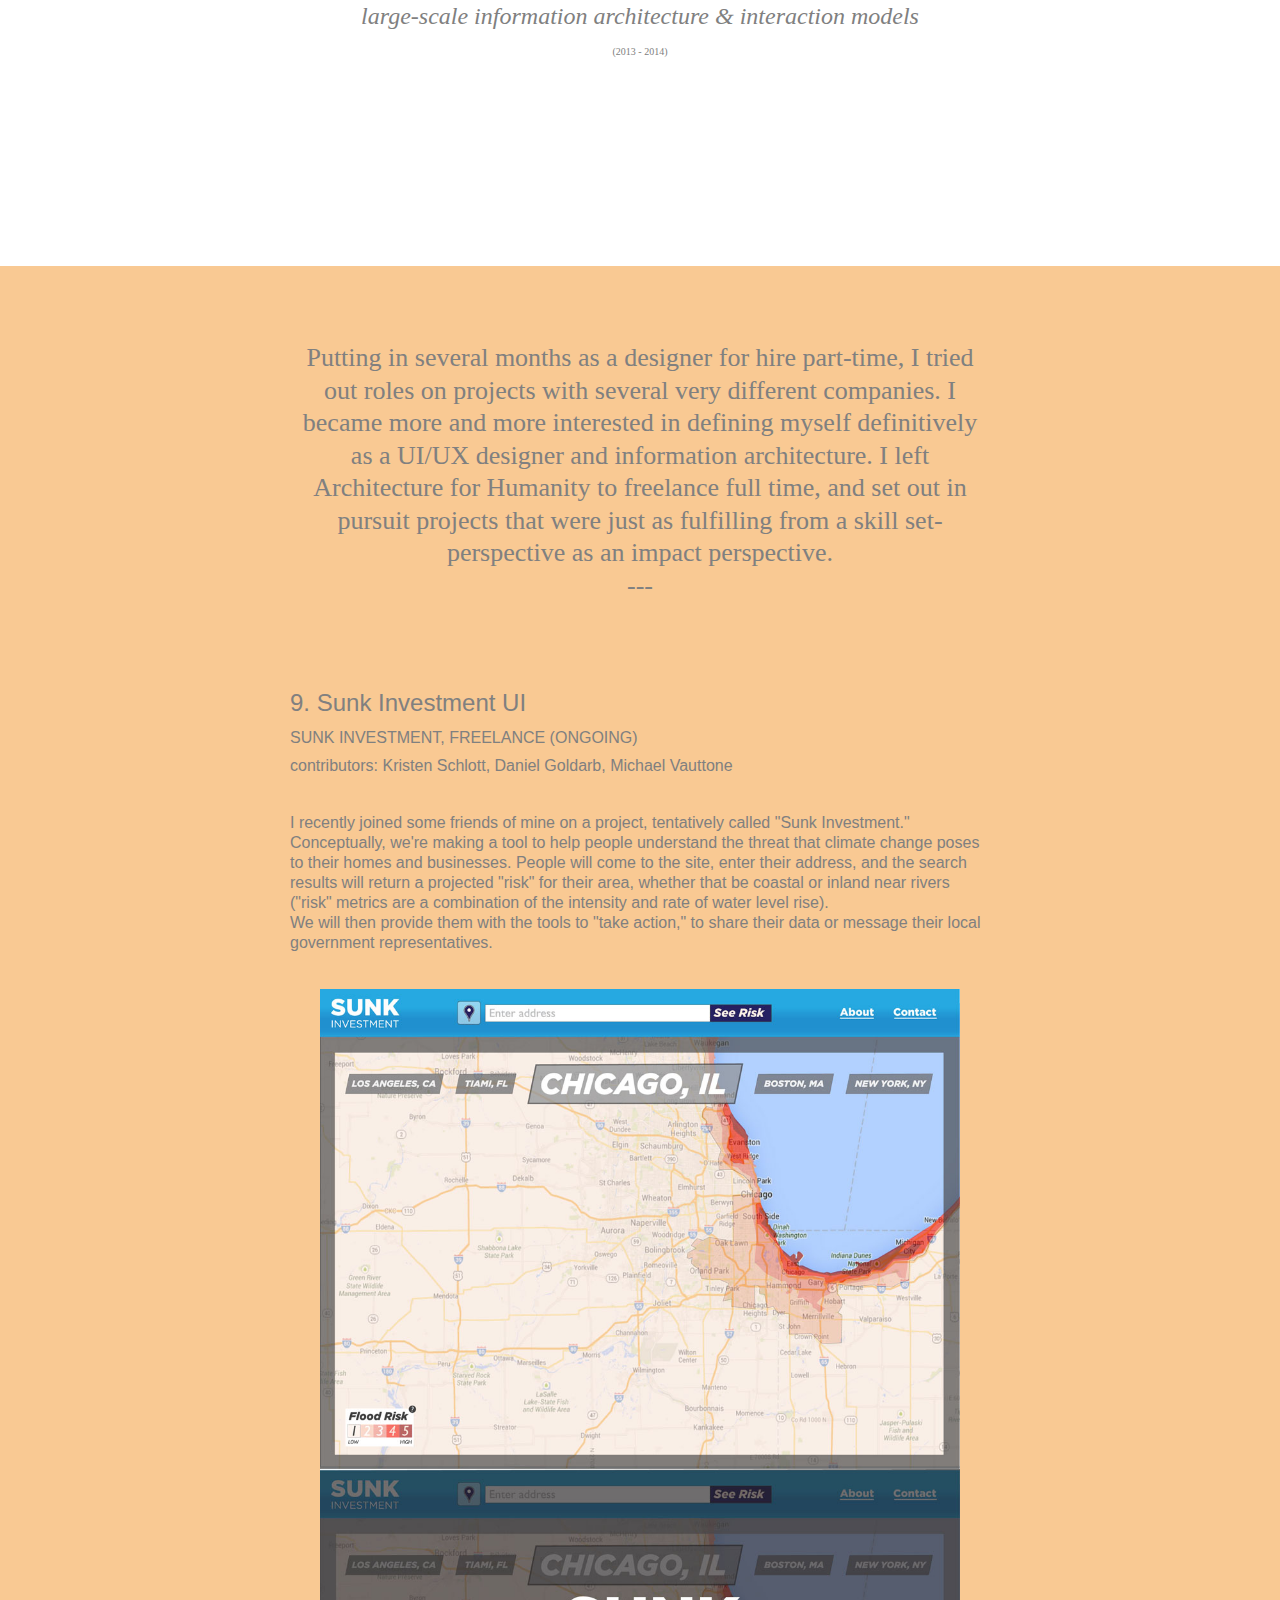
==== commit c1272a6f: "Friday Night End" ====
--- a/index.html
+++ b/index.html
@@ -2,7 +2,7 @@
 <html xmlns="http://www.w3.org/1999/xhtml">
   <head>
     <meta http-equiv="Content-Type" content="text/html; charset=UTF-8" />
-    <title>Slider</title>
+    <title>Hello</title>
 
     <script src="http://ajax.googleapis.com/ajax/libs/jquery/1/jquery.min.js"></script>
     <script src="http://malsup.github.com/jquery.cycle2.js"></script>
@@ -10,31 +10,29 @@
     <link type="text/css" rel="stylesheet" href="stylesheet.css"/>
   </head>
   <body>
-
-    <div class="container">
-      <!--padding of dimensions npx npx npx npx = top right bottom left-->
-
       <div id="navbar" align="center">
         <ul id="navbarlist" align="center">
-          <li id="tag1k"><a href="#tag1k">urban studies & design</a></li>
-          <li id="tag2k"><a href="#tag2k">mapping adventures</a></li>
-          <li id="tag3k"><a href="#tag3k">advocacy campaigns</a></li>
-          <li id="tag4k"><a href="#tag4k">architecture valentines</a></li>
-          <li id="tag5k"><a href="#tag5k">graphic design</a></li>
-          <li id="tag6k"><a href="#tag6k">SolarNexus sales app UI</a></li>
-          <li id="tag7k"><a href="#tag7k">Sunk Investment product UI</a></li>
-          <li id="tag8k"><a href="#tag8k">TVNews product UI</a></li>
-          <li id="tag9k"><a href="#tag9k"> &#9660fun&#9660 </a></li>
+          <li id="tag1k"><a href="#tag1k">1. biomimicry + sustainable design</a></li>
+          <li id="tag2k"><a href="#tag2k">2. urban design </a></li>
+          <li id="tag3k"><a href="#tag3k">3. SF planning dept.</a></li>
+          <li id="tag4k"><a href="#tag4k">4. mapping adventures</a></li>
+          <li id="tag5k"><a href="#tag5k">5. graphic design</a></li>
+          <li id="tag6k"><a href="#tag6k">6. architecture valentines</a></li>
+          <li id="tag7k"><a href="#tag7k">7. advocacy campaigns</a></li>
+          <li id="tag8k"><a href="#tag8k">8. SolarNexus sales app</a></li>
+          <li id="tag9k"><a href="#tag9k">9. Sunk Investment</a></li>
+          <li id="tag10k"><a href="#tag10k">10. TVNews</a></li>
+          <li id="tag11k"><a href="#tag11k"> &#9660fun&#9660 </a></li>
         </ul>
       </div>
 
       <div id="header_container">
         <div id = "header_content_box" style="color:white">
-          <img src="images/k_logo_white_50px.png" alt="Hi, I'm Kristen!" title="Hi, I'm Kristen!">
-          <p style="font-size: 80px">welcome to</p>
-          <p style="font-size: 80px">the portfolio of</p>
-          <p style="font-size: 80px">Kristen Schlott!</p>
-          <p style="font-size: 30px; color: #A4A4A4"><i>selected work from 2010 to present</i></p>
+          <img src="images/k_logo_white_50px.png" alt="Hi, I'm Kristen!" title="Hi, I'm Kristen!" width="40px">
+          <p style="font-size: 60px">welcome to</p>
+          <p style="font-size: 60px">the portfolio of</p>
+          <p style="font-size: 60px">Kristen Schlott!</p>
+          <p style="font-size: 24px; color: #A4A4A4"><i>selected work from 2010 to present</i></p>
         </div>
 
       </div>
@@ -44,170 +42,326 @@
       <div class="section_container">
         <div class="section_content_box">
           <img src="images/exploration_thumb.png" width="100" alt="thumbnail" title="Early Design Exploration">
-          <p style="font-size: 50px">Part I. Early Design Exploration</p>
-          <p style="font-size: 30px"><i>urban & regional spaces</i></p>
-          <p style="font-size: 20px line-height: 200%">(2010 - 2012)</p>
-        </div>
-      </div>
-
-
+          <p style="font-size: 40px">Part I. Early Design Exploration</p>
+          <p style="font-size: 24px"><i>urban + regional spaces</i></p>
+          <p style="font-size: 10px line-height: 200%">(2010 - 2012)</p>
+        </div>
+      </div>
+
+
+<!--TEST-->
       <div class="project_container" style="background-color:#DFF6F0">
-        <div class="project_content_box tag1k">
-          <p style="font-size: 24px">Urban Studies & Design</p>
-          <p> <i> 1. Biomimicry & Sustainable Design Class Project</i></p>
-          <p> <i> 2. UC Berkeley (summer 2011)</i></p>
-          <p> <i> 3. San Francisco Planning Department (fall 2011)</i></p>
-          <p>- - - </p>
-
-        </div>
-
-        <div class="project_caption">
-          <p style="font-size: 18px"><i>1.<br>
-          Biomimicry & Sustainable Design Class Project<br>
-          Washington University in St. Louis (winter 2010)</i><br>
-          <b>team</b> Kristen Schlott, Kevin Murray, Chelsea Knuf, Whitney King
-          </p>
+        <table id="table">
+          <tr valign="top">
+            <td><div id="one">
+            winter 2010<br>
+            ---<br>
+            My final semester as an undergraduate, I took a graduate-level architecture class as part of a cross-disciplinary initiative from the engineering school. It was my first experience with formal design theory, and ultimately set me squarely on the path towards becoming a designer, initially focused on sustainability-minded urban design. </div>
+            </td>
+          
+            <td rowspan="2" width="50px"></td>
+          
+            <td rowspan="2">
+              <img src="images/1_urban_design_1.jpg" width="1000"/>
+              <div id="four">
+              <p> See above for select prototypes (concepts and fabrication by team), and the final proposal (as rendered by Kevin Murray).<br>
+              Our facade is made of a matrix of individual modules - waterproof flexible pockets. <br> 
+              The pockets are suspended from a rigid frame that is anchored at the top of a building’s face, but capable of expands linearly downward as the system fills with water.<br>
+              At rest, the pockets, and thus the whole system, are devoid of water and at volumetric “zero”. During a rain event, water is funneled from the roof of the building into the top of the system. As water enters the top of the system, gravity accelerates it downwards to the bottom boundary of the system, whence the pockets fill to the volumetric maximum.<br>
+              The corresponding weight of water triggers the system to expand linearly down the face of the building. Rows of pockets are subsequently filled from the bottom up, until both linear and volumetric expansion are complete, and the system is at capacity.<br>
+              The system remains at capacity until water is taken out, for use by the building’s residents or directed back to the municipal storm water system at a time when burden on the system is lower.</p>
+              </div>
+            </td>
+          </tr>
+
+          <tr>
+            <td valign="bottom">
+              <div id="two" align="center">
+                <a name="tag1k"></a>
+                <p style="font-size: 24px">1. Biomimicry + Sustainable Design</p>
+                <p style="font-size: 16px">WASHINGTON UNIVERSITY IN ST. LOUIS, STUDENT</p>
+                <p style="font-size: 12px">contributors: Kristen Schlott, Kevin Murray, Chelsea Knuf, Whitney King</p>
+              </div>
+
+              <div id="three">
+                <a name="tag1k"></a>
+                <p>My team and I were charged to make an in-depth inquiry into the life and times of Lumbricus terrestris - the common earthworm.<br>  
+                In short, the worm has hydrostatic skeleton, a large internal body cavity filled with fluid. In addition, it has a system of radial sphincter muscles which, when applied the volume of water they contain, affords its unique affinity for corporeal expansion or contraction, thus enabling it to burrow.<br>
+                Inspired by this insight, we set about several months of experimentation and prototyping, which resulted in a final proposed application for this principle - a retractable rainwater catchment facade.</p>
+              </div>
+            </td>
+          </tr>
+        </table>
+      </div>
+
+
+<!--PROJECT 1 -->
+
+      <div class="project_container" style="background-color:#DFF6F0">
+
+        <div id="one">
+          winter 2010<br>
+          ---<br>
+          My final semester as an undergraduate, I took a graduate-level architecture class as part of a cross-disciplinary initiative from the engineering school. It was my first experience with formal design theory, and ultimately set me squarely on the path towards becoming a designer, initially focused on sustainability-minded urban design. </div>
+
+        <div id="two">
+          <a name="tag1k"></a>
+          <p style="font-size: 24px">1. Biomimicry + Sustainable Design</p>
+          <p style="font-size: 16px">WASHINGTON UNIVERSITY IN ST. LOUIS, STUDENT</p>
+          <p style="font-size: 12px">contributors: Kristen Schlott, Kevin Murray, Chelsea Knuf, Whitney King</p>
+        </div>
+
+        <div id="three">
+          <a name="tag1k"></a>
+          <p>My team and I were charged to make an in-depth inquiry into the life and times of Lumbricus terrestris - the common earthworm.<br>  
+          In short, the worm has hydrostatic skeleton, a large internal body cavity filled with fluid. In addition, it has a system of radial sphincter muscles which, when applied the volume of water they contain, affords its unique affinity for corporeal expansion or contraction, thus enabling it to burrow.<br>
+          Inspired by this insight, we set about several months of experimentation and prototyping, which resulted in a final proposed application for this principle - a retractable rainwater catchment facade.</p>
+        </div>
+
+        <div align="left" style="margin-left:400px">
+          <img src="images/1_urban_design_1.jpg"/>
+        </div>
+
+        <div id="four">
+        <p> See above for select prototypes (concepts and fabrication by team), and the final proposal (as rendered by Kevin Murray).<br>
+        Our facade is made of a matrix of individual modules - waterproof flexible pockets. <br> 
+        The pockets are suspended from a rigid frame that is anchored at the top of a building’s face, but capable of expands linearly downward as the system fills with water.<br>
+        At rest, the pockets, and thus the whole system, are devoid of water and at volumetric “zero”. During a rain event, water is funneled from the roof of the building into the top of the system. As water enters the top of the system, gravity accelerates it downwards to the bottom boundary of the system, whence the pockets fill to the volumetric maximum.<br>
+        The corresponding weight of water triggers the system to expand linearly down the face of the building. Rows of pockets are subsequently filled from the bottom up, until both linear and volumetric expansion are complete, and the system is at capacity.<br>
+        The system remains at capacity until water is taken out, for use by the building’s residents or directed back to the municipal storm water system at a time when burden on the system is lower.</p>
+        </div>
+      </div> 
+
+
+
+<!--PROJECT 2 -->
+
+      <div class="project_container" style="background-color:#C0F6E7">
+
+        <div style="color: #999999" id="one">
+          <p>summer 2011<br>
+          ---<br>
+          Shortly after graduating with a BA in Environmental Studies + Environmental Engineering, I moved to San Francisco to attend an intensive urban planning + design summer program at UC Berkeley. 
+          </p>
+        </div>
+
+        <div id="two">
+          <p style="font-size: 24px">2. Downtown Berkeley Refuse Solution</p>
+          <p style="font-size: 16px">UC BERKELEY, STUDENT (SUMMER 2011)</p>
+          <p stype="font-size:12px">contributors: Kristen Schlott, Mark Dreger, Niko Mizono, Rachel Rhodes</p>
+        </div>
+
+        <div id="three">
+          <p>We were prompted to propose any "feasible green solution" for an urban issue in downtown Berkeley, giving consideration to the guidelines set out in Berkeley's Climate Action Plan and SB 375.<br> In order to achieve the 2020 zero waste goal outlined in the Climate Action Plan, we felt it vital to address the inefficiencies of composting and recycling within commercial businesses and multi-family residential units, especially given the rapid rate of population growth the area was experiencing.
+        </pr>
+        </div>
+
+        <div class="cycle-slideshow"
+             data-cycle-auto-height=container
+             data-cycle-fx=scrollHorz
+             data-cycle-timeout=0
+             >
+          <div class="cycle-prev"></div>
+          <div class="cycle-next"></div>
+          <img src="images/2_urban_design_1.jpg" width="1000">
+          <img src="images/2_urban_design_2.jpg" width="1000">
+        </div>
+
+        <div id="four">
+          <p> We proposed a solution that would address waste disposal in multi-unit residential buildings and commercial businesses. In short, a system of advanced shoots would separate compost and recycling from garbage, and runnel it into below-ground temporary storage. Garbage collection trucks would be retrofitted to access these storage areas from the street level.<br/>In addition, the system would include a smart bins + smart bill feature. Each building's refuse would be weighed, and rebates would be offered for customers with greater waste diversion. <br/>My role within the team was to specialize in data visualization, particularly working with GIS mapping software, as well as the detail design of our final presentation.</p>
+        </div>
+
+      </div> 
+
+
+<!--PROJECT 3 -->
+
+      <div class="project_container" style="background-color:#A9F5E1">
+
+        <div id="one" style="999999">
           <p>
-          My final semester as an undergraduate, I took this graduate-level architecture class as part of a cross-disciplinary initiative from the engineering school. It was my first experience with formal design theory which ultimately .
-          </p>
-          <p>
-          Per the class's biomimicry curriculum, my team ( and I were charged with an in-depth inquiry into the life and times of Lumbricus terrestris - the common earthworm.<br>
-          Afer weeks of study, we leveraged our new-found understanding of the truly fascinating and complex mechanics of earthworm locomotion into a sustainable design proposal. <br>
-          Several months of experimentation and prototyping resulted in a final proposal - a rainwater catchment facade inspired particularly by the worm's unique musculature and hydrostatic skeleton; a union of volumentric and linear expansion and contraction. <br>
-          See below select prototypes (concepts and fabrication by the whole team), and the final proposal (rendered by Kevin Murray).
-          </p>
-        </div>
-
-
-<!--Volumetrically, the facade consists of a series of flexible waterproof pockets. The pockets have closed edges except for
-openings along the top boundary of the system where it meets the building (allowing water to enter the system from outside), and at each pocket’s corners whereby they are joined to one another; allowing water to pass from pocket to pocket within the system. On the macro-level, this freedom of water flow also allows for variable distribution of water within the system.
-At rest, the pockets, and thus the whole system, are devoid of water and at volumetric “zero”.
-During a rain event, water is funneled from the roof of the building into the top of the system, through  the building’s gutter system. As water enters the top of the system, gravity accelerates it downwards to the bottom boundary of the system, whence the pockets fill to the volumetric maximum. Rows of pockets are subsequently filled from the
-bottom  up, until the entire system is at capacity.
-The system will remain at capacity until water is taken out, to used by the building’s residents or directed back to the municipal sewer system at a time when burden on the system is low.
-Linearly, the facade is like a curtain. The pockets are aligned on a rigid frame that is anchored at the top of a building’s face, and expands downward as the system fills with water. This is made possible through a spring system, which is
-activated by the mass of water entering the system. When it contains a “zero” or other low
-volume of water, it retracts towards the anchor point at the top of the building, exposing the building face.
-</p>-->
-
-        <div align="center">
-          <img src="images/1_urban_design_3.jpg"/ width="1000">
-        </div>
-
-        <p class="project_caption">1.
-PROMPT: PROPOSE A FEASIBLE GREEN SOLUTION FOR AN URGAN ISSUE IN DOWNTOWN BERKELEY, giving consideration to the Berkeley Climate Action Plan and SB 375. In order to achieve the 2020 zero waste goal outlined in the Berkeley Climate Action Plan and comply with SB 375 regulations, the rapidly growing downtown area must address the inefficiencies of composting and recycling within commercial businesses and multi-family residential units.
-        </p>
-
-        <div class="cycle-slideshow"
-             data-cycle-auto-height=container
-             data-cycle-fx=scrollHorz
-             data-cycle-timeout=0
-             >
-          <div class="cycle-prev"></div>
-          <div class="cycle-next"></div>
-          <img src="images/1_urban_design_1.jpg" width="1000">
-          <img src="images/1_urban_design_2.jpg" width="1000">
-        </div>
-
-
-        <p class="project_caption">1.
-METHOD | Survey land use proportions of commercial corridors to investigate whether NCD concentrations are below the threshold set in the General Plan for eating/drinking establishments. Create a procedure to measure land use concentrations & display findings.
-
-Gathered the districts’ data from online sources and parcel information system. Perform field research to verify data and document actual frontage measurements. Standardized data and internally audit Block Lot records using Access Software, then imported and geocoded data in ArcGIS. This procedure will be codified and used for all such future projects.</p>
-        <div class="cycle-slideshow"
-             data-cycle-auto-height=container
-             data-cycle-fx=scrollHorz
-             data-cycle-timeout=0
-             >
-            <div class="cycle-prev"></div>
-            <div class="cycle-next"></div>
-            <img src="images/1_urban_design_5.png"/ width="1000">
-            <img src="images/1_urban_design_6.png"/ width="1000">
-            <img src="images/1_urban_design_7.png"/ width="1000">
-        </div>
-
-
-
-      </div>
+          fall 2010<br>
+          ---<br>
+          In the fall of  2011, I interned with the San Francisco Planning Department. I took the opportunity to deepen my mapping skills, so I worked particularly with the Mapping Data Library and the GIS technical team at the department.
+          <br>
+            --- 
+          </p>
+        </div>
+
+        <div id="two">
+          <p style="font-size: 24px">3. Neighborhood Frontage Analysis</p>
+          <p style="font-size: 16px">SF PLANNING DEPARTMENT, INTERN (FALL 2011)</p>
+          <p stype="font-size:12px">solo project with technical support from SF Planning</p>
+        </div>
+
+        <div id="three">
+          <p>My task for the fall was to figure out how to collect and analyze new data about several of San Francisco's Neighborhood Commercial Districts, and particularly whether they complied with the San Francisco General Plan that the proliferation of eating & drinking establishments shouldn't occupy more than 20% of commercial frontages. 
+        </pr>
+        </div>
+
+        <div class="cycle-slideshow"
+             data-cycle-auto-height=container
+             data-cycle-fx=scrollHorz
+             data-cycle-timeout=0
+             >
+          <div class="cycle-prev"></div>
+          <div class="cycle-next"></div>
+          <img src="images/3_urban_design_1.png" width="1000">
+          <img src="images/3_urban_design_2.png" width="1000">
+          <img src="images/3_urban_design_3.png" width="1000">
+        </div>
+
+        <div id="four">
+          <p> Over the course of several months, I had to create a procedure to measure land use concentrations. Ultimately, I hiked around many neighborhoods with a rolatape measuring wheel and a clipboard. <br>Back at the department, I created a database of my findings to organize metadata like block lot numbers, frontage measurements, land use codes, etc.<br> Working with the technical pros at the department, we developed a tool to import and reformat my datasets, such that they would be compatible to use with ArcGIS.<br>I was then able to generate various maps to visualize commercial frontage use, these were used to report out and inform whatever future policy action was to be taken.</p>
+        </div>
+
+      </div> 
+
+<!--PROJECT 4 -->
 
       <div class="project_container" style="background-color:#A9F5E1">
-        <div class="project_content_box tag2k">
-          <p style="font-size: 24px"> Mapping Adventures in the Bay Area </p>
-          <p> <i>personal project (fall 2011)</i></p>
-        </div>
-
-        <div class="cycle-slideshow"
-             data-cycle-auto-height=container
-             data-cycle-fx=scrollHorz
-             data-cycle-timeout=0
-             >
-          <div class="cycle-prev"></div>
-          <div class="cycle-next"></div>
-          <img src="images/2_bucket_map_1.jpg"/>
-          <img src="images/2_bucket_map_2.png"/>
-          <img src="images/2_bucket_map_3.png"/>
-          <img src="images/2_bucket_map_4.jpg"/>
-          <img src="images/2_bucket_map_5.png"/>
-          <img src="images/2_bucket_map_6.jpg"/>
-        </div>
-      </div>
+
+        <div id="one">
+          <p>winter(2010)<br>
+          ---<br>
+          Through my work at the Planning Department, I stumbled upon two goldmines of mapping data 1) the publicly accessible data.sfgov.org and 2) the internal collection of shapefiles used to render Planning Department maps and reports. They presented an endlessly fascinating way to learn about my new home of San Francisco. 
+          <br>
+            --- 
+          </p>
+        </div>
+
+        <div id="two">
+          <p style="font-size: 24px">4. Mapping Adventures in the Bay</p>
+          <p style="font-size: 16px">PERSONAL PROJECT</p>
+          <p stype="font-size:12px">solo project</p>
+        </div>
+
+        <div id="three">
+          <p>Too many hours were spent browsing datasets, discovering strange and wonderful new things. But they didn't have everything I was interested in, what of live outside the city itself? I wanted more. With my new @sfgov.org email address, I was able to reach out to data custodians at other area planning departments and was able to procure a plethora of additional shapefiles for my personal collection.<br>I set out set out to create my own map, of significant scale, which I could use to explore and discover things about the entire 9-county bay area.  
+        </pr>
+        </div>
+
+        <div class="cycle-slideshow"
+             data-cycle-auto-height=container
+             data-cycle-fx=scrollHorz
+             data-cycle-timeout=0
+             >
+          <div class="cycle-prev"></div>
+          <div class="cycle-next"></div>
+          <img src="images/4_bucket_map_1.jpg" width="1000">
+          <img src="images/4_bucket_map_2.png" width="1000">
+          <img src="images/4_bucket_map_4.jpg" width="1000">
+          <img src="images/4_bucket_map_6.jpg" width="1000">
+        </div>
+
+        <div id="four">
+          <p> The map morphed from simply a beautiful visualization of my data library, into an adventure tool. I did research on anecdotally new and exciting things to do in the region, and imbedded a geo-coded list of the best of the best into the map.<br>The map was designed with the human scale in mind, and with an attempt to capture features relevant to normal modes of human transportation; walking, biking, driving, public transit, and political boundaries are all notated. It was modeled in GIS, finished in Adobe Illustrator and finally printed on 48'' canvas.<br>Some day I would love to create an interactive digital version,  perhaps as a tool to share ideas and adventure plans with friends, or just to keep track of your own "to do" list.</p>
+        </div>
+
+      </div> 
+
 
       <div class="section_container">
         <div class="section_content_box">
-          <img src="images/pro-dev_thumb.png" width="100" alt="thumbnail" title="Professional Development">
-          <p style="font-size: 50px">Part II. Professional Development</p>
-          <p style="font-size: 30px"><i>transitioning to digital platforms</i></p>
-          <p style="font-size: 20px">(2012 - 2013)</p>
-
-        </div>
-      </div>
-
-
-
+          <img src="images/sig_works_thumb.png" width="125" alt="thumbnail" title="Substantial Works">
+          <p style="font-size: 40px">Part II. Professional Development</p>
+          <p style="font-size: 24px"><i>Transition to Digital Platforms</i></p>
+          <p style="font-size: 10px">(2012 - 2013)</p>
+        </div>
+      </div>
+
+
+<!--PROJECT 5 -->
 
       <div class="project_container" style="background-color:#F1EEFC">
-        <div class="project_content_box tag3k">
-          <p style="font-size: 24px"> Advocacy Campaign Creative Direction + Asset Design</p>
-          <p> <i>Architecture for Humanty (spring 2012 + winter 2012)</i></p>
-        </div>
-
-        <div class="cycle-slideshow"
-             data-cycle-auto-height=container
-             data-cycle-fx=scrollHorz
-             data-cycle-timeout=0 >
-          <div class="cycle-prev"></div>
-          <div class="cycle-next"></div>
-          <img src="images/3_ilacamp_1.jpg"/>
-          <img src="images/3_ilacamp_2.jpg"/>
-          <img src="images/3_ilacamp_3.jpg"/>
-          <img src="images/3_ilacamp_4.jpg"/>
-          <img src="images/3_ilacamp_5.jpg"/>
-        </div>
-
-        <!--#3B slideshow images -->
-        <div class="cycle-slideshow"
-             data-cycle-auto-height=container
-             data-cycle-fx=scrollHorz
-             data-cycle-timeout=0>
-          <div class="cycle-prev"></div>
-          <div class="cycle-next"></div>
-          <img src="images/5_whatsee_1.gif"/>
-          <img src="images/5_whatsee_2.jpg"/>
-          <img src="images/5_whatsee_3.jpg"/>
-          <img src="images/5_whatsee_4.jpg"/>
-          <img src="images/5_whatsee_5.png"/>
-        </div>
-
-      </div>
-
-
-      <div class="project_container" style="background-color:#E6E1FD">
-        <div class="project_content_box tag4k">
-          <p style="font-size: 24px"> Architecture Valentines Concept + Design</p>
-          <p> <i>Architecture for Humanity (spring 2013)</i></p>
-          <p style="font-size: 8">published online at:</p>
-          <p>
-            <ul>
+
+        <div class="caption_h0">
+          <p>In early 2012, I went to volunteer (and eventually become employed) at Architecture for Humanity, an incredible nonprofit that provides design services for communities in need. <br>Their programs range from small-scale design interventions to city-scale sustainability planning.  Given both the wide range of work they do and the incredible impact they have on communities worldwide, I was hoping to discover more about the particular influence me and my skills could one day have.
+          <br>
+            --- 
+          </p>
+        </div>
+
+        <div class="caption_h1">
+          <p style="font-size: 24px">5. Graphic Design, Various Projects</p>
+          <p style="font-size: 16px">ARCHITECTURE FOR HUMANITY, DESIGN FELLOW (2012 - 2013)</p>
+          <p stype="font-size:12px">solo projects</p>
+        </div>
+
+        <div class="caption_h2">
+          <p>Initially, I did whatever was needed to support the organization, which ended up being a lot of graphic design.  
+        </pr>
+        </div>
+
+        <div class="cycle-slideshow"
+             data-cycle-auto-height=container
+             data-cycle-fx=scrollHorz
+             data-cycle-timeout=0
+             >
+          <div class="cycle-prev"></div>
+          <div class="cycle-next"></div>
+          <img src="images/5_graphics_1.jpg" width="1000">
+          <img src="images/5_graphics_2.jpg" width="1000">
+          <img src="images/5_graphics_3.jpg" width="1000">
+        </div>
+
+        <div class="caption_h3">
+          <p> 
+            <ol>
+              <li>1) As part of their ongoing partnership with Dwell Media, Architecture for Humanity receives in-kind donations of the magazine's full page remnant ads. The July / August 2013 issue includes photo used with permission by Paul Gallo, with overlaid original graphics, copy and arrangement by me. Statistics are from the recent State of Our Schools report released by the USGBC Center for Green Schools, an Architecture for Humanity partner.</li>
+              <li>2) I also designed this ad, which was feature in the February 2013 issue.</li>
+              <li>3) I designed co-branded assets for lots of the organization's partnership, including this one for Absolut Vodka. For each of its major programs, Architecture for Humanity builds incredible architectural models that are all hand-made in-house with balsa wood. I photographed one such model from the Biloxi Model Homes Program, for a special photoshop treatment.</li>
+            </ol>
+            <p>published in print in:</p>
+            <p align="center"><img src="images/Dwell logo.png" width="80"/></p>
+          </p>
+          </p>
+        </div>
+
+      </div> 
+
+
+<!--PROJECT 6 -->
+
+      <div class="project_container" style="background-color:#F1EEFC">
+
+        <div class="caption_h0">
+          <p>My second Valentines Day with Architecture for Humanity, we decided to do something special for our donors.<br>
+            --- 
+          </p>
+        </div>
+
+        <div class="caption_h1">
+          <p style="font-size: 24px">6. Architecture Valentines</p>
+          <p style="font-size: 16px">ARCHITECTURE FOR HUMANITY, DESIGN FELLOW (2012 - 2013)</p>
+          <p stype="font-size:12px">solo project</p>
+        </div>
+
+        <div class="caption_h2">
+          <p>I conceived and designed a set of Architecture Valentines, to send out for donors to download.  
+        </pr>
+        </div>
+
+        <div class="cycle-slideshow"
+             data-cycle-auto-height=container
+             data-cycle-fx=scrollHorz
+             data-cycle-timeout=0
+             >
+          <div class="cycle-prev"></div>
+          <div class="cycle-next"></div>
+          <img src="images/6_valentines_1.jpg" width="1000">
+          <img src="images/6_valentines_2.jpg" width="1000">
+          <img src="images/6_valentines_3.jpg" width="1000">
+          <img src="images/6_valentines_4.jpg" width="1000">
+          <img src="images/6_valentines_5.jpg" width="1000">
+          <img src="images/6_valentines_6.jpg" width="1000">
+        </div>
+
+        <div class="caption_h3">
+          <p> They ended up being a great hit! They were featured in several design blogs online, and were downloaded a bunch of times.<br> I designed all the cards featured below, and my colleague Karl Johnson later went back and produced cards featuring several more buildings for the series, inline with the original concept.(you'll see our designs featured together online)<br/>
+          ---<br>
+          published online at:
+          <ul align="center">
               <li><a href="http://www.archdaily.com/331518/architecture-love-cards/?utm_source=Pipe&utm_medium=twitter&utm_campaign=Architecture&utm_content=Photos+and+more&utm_term=%23architecturehttp://www.archdaily.com/331518/architecture-love-cards/?utm_source=Pipe&utm_medium=twitter&utm_campaign=Architecture&utm_content=Photos+and+more&utm_term=%23architecture"> <img src="images/arch daily logo.png" width="85px"/></a></li>
               <li><a href="http://curbed.com/archives/2013/02/14/here-now-another-set-of-valentines-for-archinerds-in-love.php"> <img src="images/curbed logo.png" width="100px"/></a></li>
               <li><a href="http://architizer.com/blog/be-mine-give-your-secret-crush-an-architecture-themed-valentine/#.UUj2gltRghM"> <img src="images/Archetizer logo.png" width="100px"/></a></li>
@@ -216,140 +370,214 @@
         </div>
 
 
-        <!--#4 slideshow images -->
-        <div class="cycle-slideshow"
-             data-cycle-auto-height=container
-             data-cycle-fx=scrollHorz
-             data-cycle-timeout=0>
-          <div class="cycle-prev"></div>
-          <div class="cycle-next"></div>
-          <img src="images/4_valentines_1.jpg"/>
-          <img src="images/4_valentines_2.jpg"/>
-          <img src="images/4_valentines_3.jpg"/>
-          <img src="images/4_valentines_4.jpg"/>
-          <img src="images/4_valentines_5.jpg"/>
-          <img src="images/4_valentines_6.jpg"/>
-        </div>
-
-      </div>
+<!--PROJECT 7 -->
 
       <div class="project_container" style="background-color:#C8CAFC">
-        <div class="project_content_box tag5k">
-          <p style="font-size: 24px">Graphic Design, Various Projects</p>
-          <p><i>Architecture for Humanity (2013)</i></p>
-          <p><i>freelance @ The Cellar Manager (2013)</i></p>
-          <p style="font-size: 8">published in print in:</p>
-          <p><img src="images/Dwell logo.png" width="90"/></p>
-        </div>
-
-        <!--#6 slideshow images -->
-        <div class="cycle-slideshow"
-             data-cycle-auto-height=container
-             data-cycle-fx=scrollHorz
-             data-cycle-timeout=0
-             >
-          <div class="cycle-prev"></div>
-          <div class="cycle-next"></div>
-          <img src="images/6_graphics_1.jpg"/>
-          <img src="images/6_graphics_2.jpg"/>
-          <img src="images/6_graphics_3.jpg"/>
-          <img src="images/6_graphics_4.jpg"/>
-          <img src="images/6_graphics_5.jpg"/>
-          <img src="images/6_graphics_6.jpg"/>
-        </div>
-
-      </div>
-
-
-      <div class="project_container" style="background-color:#DEA3ED">
-        <div class="project_content_box tag6k" style="color:#585858">
-          <p style="font-size: 24px"> Mobile Sales App UI Design</p>
-          <p><i>freelance @ SolarNexus (fall 2013)</i></p>
-        </div>
-
-        <!--#7 slideshow images -->
-        <div class="cycle-slideshow"
-             data-cycle-auto-height=container
-             data-cycle-fx=scrollHorz
-             data-cycle-timeout=0
-             >
-          <div class="cycle-prev"></div>
-          <div class="cycle-next"></div>
-          <img src="images/7_solar_nexus_1.png"/>
-          <img src="images/7_solar_nexus_2.png"/>
-          <img src="images/7_solar_nexus_3.png"/>
-          <img src="images/7_solar_nexus_4.png"/>
-          <img src="images/7_solar_nexus_5.png"/>
-          <img src="images/7_solar_nexus_6.png"/>
-          <img src="images/7_solar_nexus_7.png"/>
-          <img src="images/7_solar_nexus_8.png"/>
-        </div>
-
-      </div>
+
+        <div class="caption_h0">
+          <p>Over the course of 2 years, my duties in-house at Architecture for Humanity ranged from graphic design for one-off marketing pieces, to program development, to donor database management.<br> Eventually, I became the organizer of the annual giving campaigns. Enter: the world of digital design.<br>
+            --- 
+          </p>
+        </div>
+
+        <div class="caption_h1">
+          <p style="font-size: 24px">7. Advocacy Campaigns</p>
+          <p style="font-size: 16px">ARCHITECTURE FOR HUMANITY, DEVELOPMENT ASSOCIATE (2013)</p>
+          <p stype="font-size:12px">project executor with various contributors</p>
+        </div>
+
+        <div class="caption_h2">
+          <p>Given the financial constraints of working with a non-profit, I designed a series of campaigns that would engage directly with donors almost exclusively on digital platforms. There were two parts to each of these campaigns - an outreach period, and a "final ask."<br>Outreach included a parallel social media campaign and a targeted major-donor outreach strategy.<br>The "final ask", could be any sort of appeal.  
+        </pr>
+        </div>
+
+        <div class="cycle-slideshow"
+             data-cycle-auto-height=container
+             data-cycle-fx=scrollHorz
+             data-cycle-timeout=0
+             >
+          <div class="cycle-prev"></div>
+          <div class="cycle-next"></div>
+          <img src="images/7_ila_1.jpg" width="1000">
+          <img src="images/7_ila_5.jpg" width="1000">
+          <img src="images/7_ila_2.jpg" width="1000">
+          <img src="images/7_ila_3.png" width="1000">
+          <img src="images/7_ila_4a.jpg" width="1000">
+          <img src="images/7_ila_4b.jpg" width="1000">
+        </div>
+
+        <div class="caption_h3">
+          <p> To implement the targeted major-donor outreach strategy, on the back end I created a series of detailed donor reports using information from our CRM database. I used addresses to map donors and identify our top supporting cities, based on donor density. I then overlaid maps of where our major chapters were located, and found key target markets. </p>
+          <ol>
+            <li>1) The "big ask" was for donors to engage in an online auction we hosted. This photo was taken by Kris Jong at the auction item view / bid party I organized.</li>
+            <li>2) I worked on both the first and second annual I Love Architecture campaigns, and designed the original logo that has been used since 2012.</li>
+            <li>3) I reached out to 50+ renowned designers including Daniel Libeskind, David Adjaye, Fumihiko Maki, Jeanne Gang, Renzo Piano, Steven Holl and many many more, They donated original works, which we auctioned off on ebay to raise money. I layed out this promo piece, with thumbnails of top sketches.</li>
+            <li>4) The public announcement I designed for the auction collection.</li>
+            <li>5) Postcard I designed to announce the auction collection - back.</li>
+            <li>6) Postcard I designed to announce the auction collection - back.</li>
+          </ol>
+          </p>
+        </div>
+
+        <div align="center">
+          <a href="http://architectureforhumanity.org/whatdoyousee"><img src="images/7_whatsee_1.gif"></a>
+        </div>     
+        <div align="center" style="font-size:24px">
+          <p><a href="http://architectureforhumanity.org/whatdoyousee"> What Do You See? Campaign Microsite</a>
+          </p>
+        </div>
+
+        <div class="caption_h3">
+          <p> For the annual "What Do You See?" campaign, I worked on a microsite and a video, link above. I co-managed the production process, and the video was produced by Ravel Creative and Hamilton Gordon with illustrations by Johanne Vestergaard, Karl Johnson, Michael Steiner and myself. <br>Web development was by Albatross Digital with all content and additional UI design by myself. <br>I worked particularly closely on UI for the microsite. We needed something that could also serve to be used for future fundraisers and campaigns. </p>
+        </div>
+      </div>
+
+
+<!--PROJECT 8 -->
+
+      <div class="project_container" style="background-color:#FBE3B3">
+
+        <div class="caption_h0">
+          <p>While I did absorb a lot about the inner-workings of project-management and design in the built-space, I learned even more about design in the digital world, and became increasingly interested in digital media as the media for me. Thus I began freelancing with several local small businesses, providing mostly UI/UX design services.<br>
+            --- 
+          </p>
+        </div>
+
+        <div class="caption_h1">
+          <p style="font-size: 24px">8. SolarNexus Sales App</p>
+          <p style="font-size: 16px">SOLARNEXUS, FREELANCE (FALL 2013)</p>
+          <p stype="font-size:12px">solo project</p>
+        </div>
+
+        <div class="caption_h2">
+          <p>One project I particularly enjoyed as a freelancer, was working with Solar Nexus, a Bay Area solar integrator (and B Corporation) dedicated to developing software solutions for companies that exist at any point within the solar deployment value chain. They make implementing solar easier.<br>They hired me to design a mobile app for tablets that would serve as an effective interface with their CRM software, to enable sales professionals in the field analyze the potential for energy retrofits in homes. 
+        </pr>
+        </div>
+
+        <div class="cycle-slideshow"
+             data-cycle-auto-height=container
+             data-cycle-fx=scrollHorz
+             data-cycle-timeout=0
+             >
+          <div class="cycle-prev"></div>
+          <div class="cycle-next"></div>
+          <img src="images/8_solar_nexus_1.png">
+          <img src="images/8_solar_nexus_2.png">
+          <img src="images/8_solar_nexus_3.png">
+          <img src="images/8_solar_nexus_4.png">
+          <img src="images/8_solar_nexus_5.png">
+          <img src="images/8_solar_nexus_6.png">
+          <img src="images/8_solar_nexus_7.png">
+          <img src="images/8_solar_nexus_8.png">
+        </div>
+
+        <div class="caption_h3">
+          <p>  The app includes a version of their existing sales software, as well as a new tool for quickly identifying roof plane feasibility for solar panel installation, and a new client-facing interactive presentation tool.<br>As of fall 2013, the app was being prototyped. See still mockups below for a step by step of the user experience.</p>
+        </div>
+
+      </div>
+
+
+
 
       <div class="section_container">
         <div class="section_content_box">
           <img src="images/sig_works_thumb.png" width="125" alt="thumbnail" title="Substantial Works">
-          <p style="font-size: 50px">Part III. Substantial Works</p>
-          <p style="font-size: 30px"><i>database interfacing</i></p>
-          <p style="font-size: 30px"><i>large-scale information architecture & interaction models</i></p>
-          <p style="font-size: 20px">(2013 - 2014)</p>
-        </div>
-      </div>
-
-
-      <div class="project_container" style="background-color:#F5D0A9">
-        <div class="project_content_box tag7k" >
-          <p style="font-size: 24px">Website UI Design</p>
-          <p> <i>Sunk Investment (ongoing) </i></p>
-
-        </div>
-        <!--#8 slideshow images -->
-        <div class="cycle-slideshow"
-             data-cycle-auto-height=container
-             data-cycle-fx=scrollHorz
-             data-cycle-timeout=0
-             >
-          <div class="cycle-prev"></div>
-          <div class="cycle-next"></div>
-
-          <img src="images/8_sunk_investment_1.png"/>
-          <img src="images/8_sunk_investment_2.png"/>
-          <img src="images/8_sunk_investment_3.png"/>
-          <img src="images/8_sunk_investment_4.png"/>
-          <img src="images/8_sunk_investment_5.png"/>
-          <img src="images/8_sunk_investment_6.png"/>
-          <img src="images/8_sunk_investment_7.png"/>
-          <img src="images/8_sunk_investment_8.png"/>
-          <img src="images/8_sunk_investment_9.png"/>
-        </div>
-      </div>
-
+          <p style="font-size: 40px">Part III. Work I Want to Keep Doing</p>
+          <p style="font-size: 24px"><i>database interfacing</i></p>
+          <p style="font-size: 24px"><i>large-scale information architecture & interaction models</i></p>
+          <p style="font-size: 10px">(2013 - 2014)</p>
+        </div>
+      </div>
+
+
+          
+<!--PROJECT 9 -->
+
+      <div class="project_container" style="background-color:#F9C993">
+
+        <div class="caption_h0">
+          <p>Putting in several months as a designer for hire part-time, I tried out roles on projects with several very different companies. I became more and more interested in defining myself definitively as a UI/UX designer and information architecture. I left Architecture for Humanity to freelance full time, and set out in pursuit projects that were just as fulfilling from a skill set-perspective as an impact perspective. <br>
+            --- 
+          </p>
+        </div>
+
+        <div class="caption_h1">
+          <p style="font-size: 24px">9. Sunk Investment UI</p>
+          <p style="font-size: 16px">SUNK INVESTMENT, FREELANCE (ONGOING)</p>
+          <p stype="font-size:12px">contributors: Kristen Schlott, Daniel Goldarb, Michael Vauttone</p>
+        </div>
+
+        <div class="caption_h2">
+          <p>I recently joined some friends of mine on a project, tentatively called "Sunk Investment." Conceptually, we're making a tool to help people understand the threat that climate change poses to their homes and businesses. People will come to the site, enter their address, and the search results will return a projected "risk" for their area, whether that be coastal or inland near rivers ("risk" metrics are a combination of the intensity and rate of water level rise). <br>We will then provide them with the tools to "take action," to share their data or message their local government representatives.  
+          </pr>
+        </div>
+
+        <div class="cycle-slideshow"
+             data-cycle-auto-height=container
+             data-cycle-fx=scrollHorz
+             data-cycle-timeout=0
+             >
+          <div class="cycle-prev"></div>
+          <div class="cycle-next"></div>
+          <img src="images/9_sunk_investment_1.jpg"/>
+          <img src="images/9_sunk_investment_2.jpg"/>
+          <img src="images/9_sunk_investment_3.jpg"/>
+          <img src="images/9_sunk_investment_4.jpg"/>
+          <img src="images/9_sunk_investment_5.jpg"/>
+          <img src="images/9_sunk_investment_6.jpg"/>
+          <img src="images/9_sunk_investment_7.jpg"/>
+          <img src="images/9_sunk_investment_8.jpg"/>
+          <img src="images/9_sunk_investment_9.jpg"/>
+        </div>
+
+        <div class="caption_h3">
+          <p>   The Sunk Investment map projections are based on the latest aggregate data for projected water level rises in the US, obtained through the USGS. Right now half the team is building a database from this data to support the back end, while I am leading the design front to deliver the full UI, as well as detail design.<br>A working prototype is nearly ready to enter a first round of usability testing, while we wait to hear back about a grant from the Climate CoLab at the MIT Center for Collective Intelligence!</p>
+        </div>
+
+<!--PROJECT 10 -->
 
       <div class="project_container" style="background-color:#FAAC58">
-        <div class="project_content_box tag8k" style="color:#585858">
-          <p style="font-size: 24px">Digital Product UI Design</p>
-          <p> <i>TV News, part of The Internet Archive (winter 2013)</i></p>
-        </div>
-
-        <!--#9 slideshow images -->
-        <div class="cycle-slideshow" data-cycle-auto-height=container>
-          <img src="images/9_tvnews_1.png"/>
-          <img src="images/9_tvnews_2.png"/>
-          <img src="images/9_tvnews_3.png"/>
-          <img src="images/9_tvnews_4.png"/>
-          <img src="images/9_tvnews_5.png"/>
-          <img src="images/9_tvnews_6.png"/>
-          <img src="images/9_tvnews_7.png"/>
-          <img src="images/9_tvnews_8.png"/>
-        </div>
-
-      </div>
-
-
-
-
-      <!--footer-->
+
+        <div class="caption_h0">
+          <p>In my final months as a freelancer, I was given an incredible opportunity to work with The Internet Archive, an organization I love dearly for the work they do. A Creative Director and I worked with the TVNews Team at Archive.org, to design <a href="https://archive.org/details/tv?tv2=1">v2.0</a> of their recently launched TV News site - the interface for a repository of 500k and growing broadcasts from news networks worldwide. That site is currently being tested for launch in the next month!<br>
+            --- 
+          </p>
+        </div>
+
+        <div class="caption_h1"> 
+          <p style="font-size: 24px">10. TVNews</p>
+          <p style="font-size: 16px">THE INTERNET ARCHIVE, FREELANCE (WINTER 2013)</p>
+          <p stype="font-size:12px">contributors: Kristen Schlott, David Merkoski, Ben Ronning</p>
+        </div>
+
+        <div class="caption_h2">
+          <p>Upon receiving a grant from the <a href="http://www.knightfoundation.org/press-room/press-mention/internet-archive-receives-1-million-knight-foundat/" target="_blank">Knight Foundation</a> earlier this year, the good folks at the <a href="https://archive.org/" target="_blank">Internet Archive</a> hired master designer David Merkoski to overhaul their TV News + Broadcast site. David, in turn, built a team of including himself,  Ben Ronning for prototype development, and myself for UI/UX design.<br>In keeping with the Archive's ethos of pure and open data, we designed a highly functional site with very simple design detail, that provide users with the cleanest access to the Archive's vast library of TV News broadcasts. The site is currently live in <a href="https://archive.org/details/tv?tv2=1"> beta mode </a> and being tested for a launch scheduled this month ( February 2014)!
+          </p>
+        </div>
+
+        <div class="cycle-slideshow"
+             data-cycle-auto-height=container
+             data-cycle-fx=scrollHorz
+             data-cycle-timeout=0
+             >
+          <div class="cycle-prev"></div>
+          <div class="cycle-next"></div>
+          <img src="images/10_tvnews_1.png"/>
+          <img src="images/10_tvnews_2.png"/>
+          <img src="images/10_tvnews_3.png"/>
+          <img src="images/10_tvnews_4.png"/>
+          <img src="images/10_tvnews_5.png"/>
+          <img src="images/10_tvnews_6.png"/>
+
+        </div>
+
+        <div class="caption_h3">
+          <p>  Challenge #1 was to develop a search tool that did not rely on a potentially biased, user generated "tagging" system. For this we called upon researchers at Stanford to help analyze broadcast transcripts for content-based segments (e.g. state of the union, sports), that would logically relate to potential search terms. <br>Challenge #2 was conception and development of a new method for sharing unaltered content from the TV News archive. Thus, the Quote tool was born. Quote allows users to very simply select and share shorter (30 seconds or less) video clips, or "Quotes," from within a longer broadcast. Over time, any subsequent view / share activity is logged on the Quote's unique page much like a tumblr, spotlighting trends within various TV News topics.</p>
+        </div>
+
+
+<!--footer-->
       <div class="footer_container" style="background-color:#2E2E2E">
 
         <div class="footer_content_box">
@@ -395,7 +623,7 @@
             <img src="images/00_personal_1.png" width="300px"/>
             <img src="images/00_personal_2.jpg"width="300px"/>
             <img src="images/00_personal_3.jpg"width="300px"/>
-            <img src="images/00_personal_6.png"width="300px"/>
+            <img src="images/00_personal_6.jpg"width="300px"/>
             <iframe src="http://player.vimeo.com/video/68447564?portrait=0" width="610" height="343" frameborder="0" webkitallowfullscreen mozallowfullscreen allowfullscreen></iframe>
           </div>
           <p id="triangles">&#9660;</p>
@@ -416,6 +644,5 @@
           <p style="color:white"><a href="http://kristenschlott.com">back to KristenSchlott.com 1.0</a></p>
         </div>
       </div>
-    </div>
   </body>
 </html>
--- a/stylesheet.css
+++ b/stylesheet.css
@@ -1,6 +1,58 @@
 /*div {
 border: 2px dotted red;
 }*/
+
+
+#table{
+  position: relative;
+  padding-top:50px;
+}
+
+
+#one{
+  height: auto;
+  width: 400px;
+  line-height:125%;
+  font-size:24px;
+  color:#CCCCCC;
+  text-align: center;
+  margin-bottom:10px;
+  margin-top:20px; 
+  margin-left:35px;
+}
+
+
+#two{
+  height: auto;
+  width: 400px;
+  color:gray;
+  line-height:70%;
+  font-family: Futura, Tahoma, sans-serif;
+  margin-left:40px;
+
+}
+
+#three{
+  height: auto;
+  width: 400px;
+  color:gray;
+  line-height:140%;
+  font-family: Futura, Tahoma, sans-serif;
+  font-size: 12px;
+  margin-left:40px;
+}
+
+#four{
+  height: auto;
+  width: 800px;
+  color:gray;
+  line-height:140%;
+  font-family: Futura, Tahoma, sans-serif;
+  font-size: 10px;
+  padding-top:10px;
+}
+
+
 
 .cycle-slideshow { width: 50% }
 .cycle-slideshow img { width: 100%; height: auto }
@@ -15,16 +67,14 @@
   padding: 0;
 }
 
-.container{
-}
-
 #navbar{
   position: fixed;
+  color: #383838;
   margin-top:20px;
-  margin-left:-240px;
+  margin-left:-400px;
   display: inline-block;
-  left:30%;
-  z-index: 99;
+  left:33%;
+  z-index: 999;
 }
 
 #navbarlist{
@@ -37,8 +87,7 @@
   display: inline-block;
   padding: 5px;
   font-family: Futura, Tahoma, sans-serif;
-  font-size: 11px;
-  color: #ffffff;
+  font-size: 10px;
   margin:2px;
 }
 
@@ -50,7 +99,6 @@
   margin-top: -10px;
   position: relative;
   padding-top:50px;
-  padding-left:100px;
   background-color: #2E2E2E;
 }
 
@@ -59,7 +107,7 @@
   height: 400px;
   width: 600px;
   position: absolute;
-  margin-left: 200px;
+  margin-left: 400px;
   margin-top: 200px;
 }
 
@@ -123,6 +171,65 @@
   padding-bottom:100px;
 }
 
+.caption_h0{
+  height: auto;
+  width: 700px;
+  margin: auto;
+  top: 25px;
+  text-align: center;
+  color: gray;
+  line-height:125%;
+  font-size: 26px;
+  padding-bottom: 25px;
+
+}
+
+.caption_h1{
+  height: auto;
+  width: 700px;
+  margin: auto;
+  top: 25px;
+  text-align: left;
+  color: gray;
+  line-height:70%;
+  padding-top:20px;
+  padding-bottom:10px;
+  font-family: Futura, Tahoma, sans-serif;
+
+}
+
+.caption_h2{
+  height: auto;
+  width: 700px;
+  margin: auto;
+  top: 10px;
+  text-align: left;
+  color: gray;
+  line-height:125%;
+  font-size: 16px;
+  padding-bottom:20px;
+  font-family: Futura, Tahoma, sans-serif;
+
+}
+
+.caption_h3{
+  height: auto;
+  width: 700px;
+  margin: auto;
+  top: 10px;
+  text-align: left;
+  color: gray;
+  line-height:120%;
+  font-size: 12px;
+  padding-top:3px;
+  padding-bottom:50px;
+  font-family: Futura, Tahoma, sans-serif;
+
+}
+
+
+
+
 #slideshow_wrapper{
   display: block;
   height: 360px;
@@ -201,7 +308,7 @@
 /*nav bar buttons*/
 
 #navbarlist li a {
-  color: white;
+  color: #383838;
   text-decoration: none;
 }
 
@@ -215,71 +322,87 @@
 
 
 #tag2k{
+  background-color:#C0F6E7;
+  clear: both;
+}
+#tag2k:hover{
+  background-color: black;
+}
+
+
+#tag3k{
   background-color:#A9F5E1;
   clear: both;
 }
-#tag2k:hover{
-  background-color: black;
-}
-
-
-#tag3k{
+#tag3k:hover{
+  background-color: black;
+}
+
+#tag4k{
   background-color:#F1EEFC;
   clear: both;
 }
-#tag3k:hover{
-  background-color: black;
-}
-
-
-#tag4k{
+#tag4k:hover{
+  background-color: black;
+
+}
+
+#tag5k{
+  background-color:#F1EEFC;
+  clear:both;
+}
+#tag5k:hover{
+  background-color: black;
+}
+
+
+#tag6k{
   background-color:#E6E1FD;
-  clear:both;
-}
-#tag4k:hover{
-  background-color: black;
-}
-
-
-#tag5k{
+  clear: both;
+}
+#tag6k:hover{
+  background-color: black;
+}
+
+
+#tag7k{
   background-color:#C8CAFC;
   clear: both;
 }
-#tag5k:hover{
-  background-color: black;
-}
-
-
-#tag6k{
-  background-color:#DEA3ED;
-  clear: both;
-}
-#tag6k:hover{
-  background-color: black;
-}
-
-
-#tag7k{
-  background-color:#F5D0A9;
-  clear: both;
-}
 #tag7k:hover{
   background-color: black;
 }
 
 
 #tag8k{
+  background-color:#FBE3B3;
+  clear: both;
+}
+#tag8k:hover{
+  background-color: black;
+}
+
+
+#tag9k{
+  background-color:#F9C993;
+  clear: both;
+}
+#tag9k:hover{
+  background-color: black;
+}
+
+#tag10k{
   background-color:#FAAC58;
   clear: both;
 }
-#tag8k:hover{
-  background-color: black;
-}
-
-#tag9k{
+#tag10k:hover{
+  background-color: black;
+}
+
+#tag11k{
   background-color:#2E2E2E;
   clear: both;
 }
-#tag9k:hover{
-  background-color: black;
-}
+#tag11k:hover{
+  background-color: white;
+}
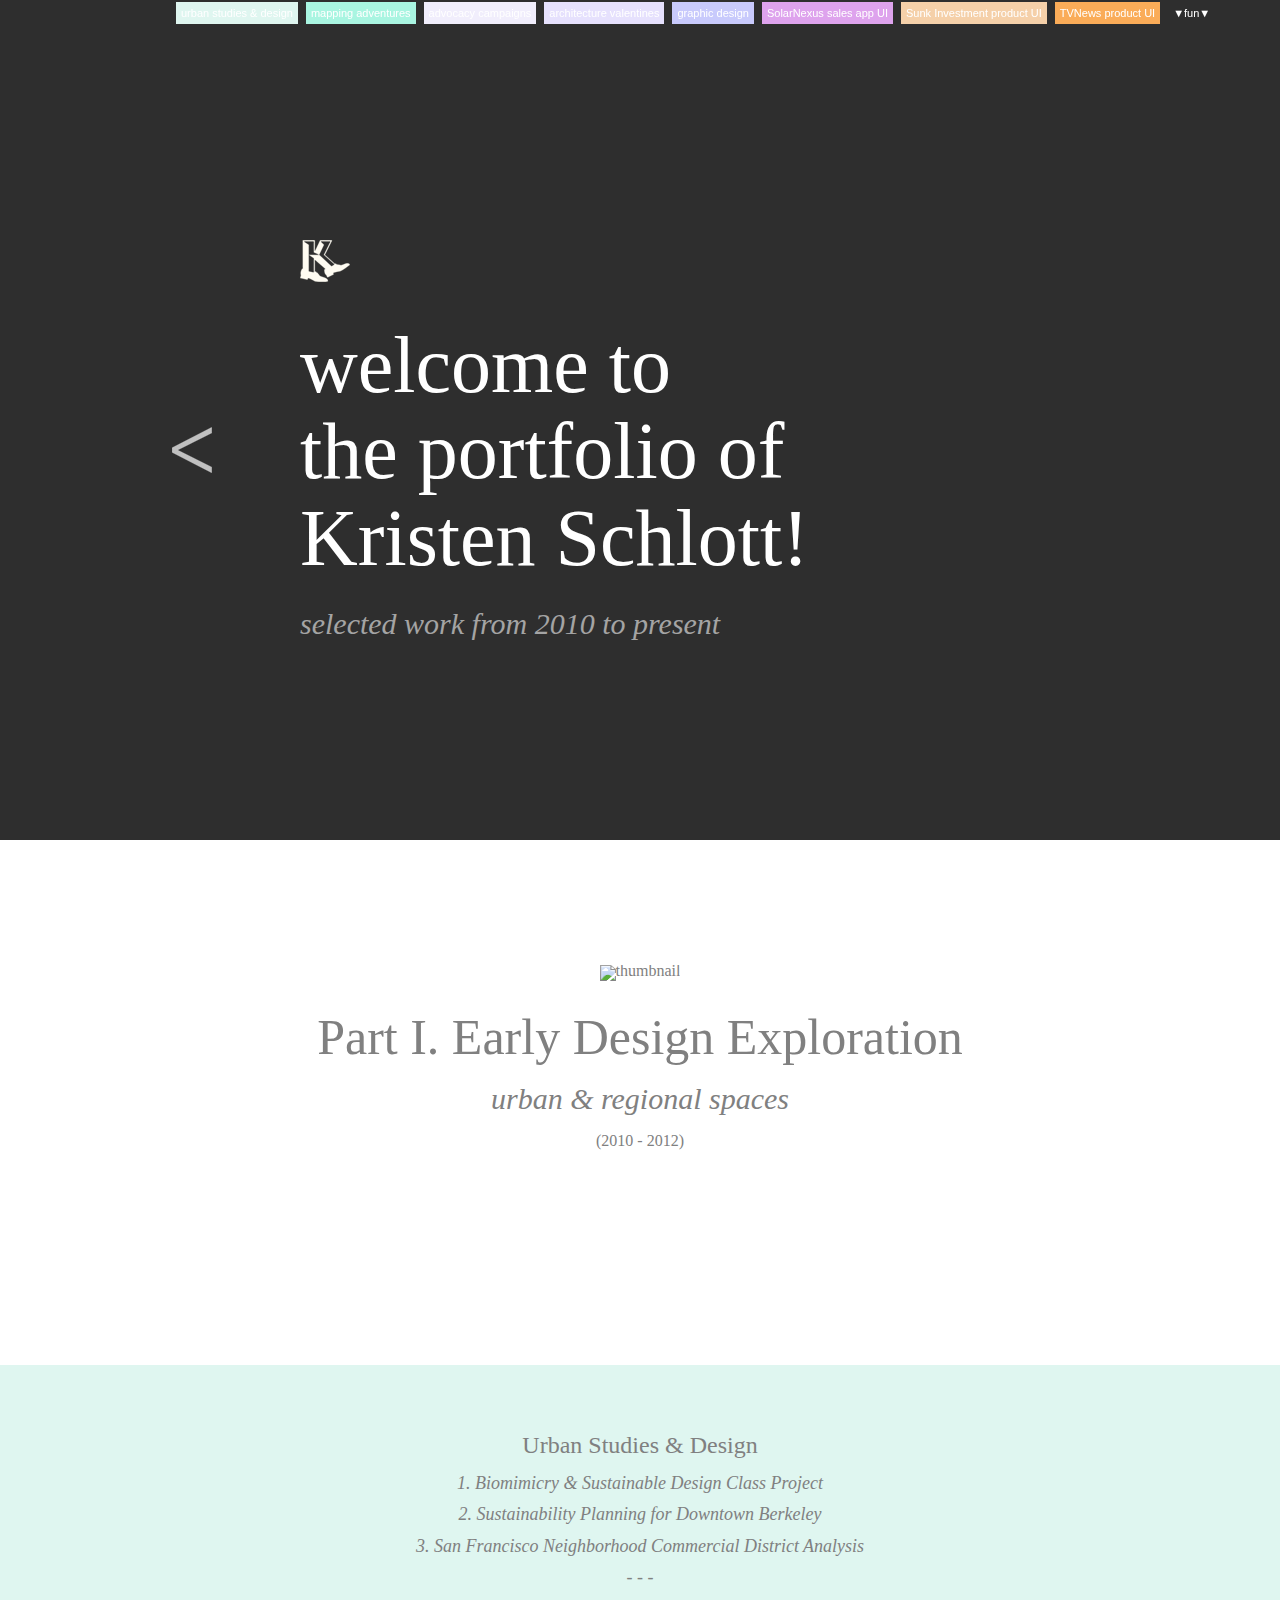
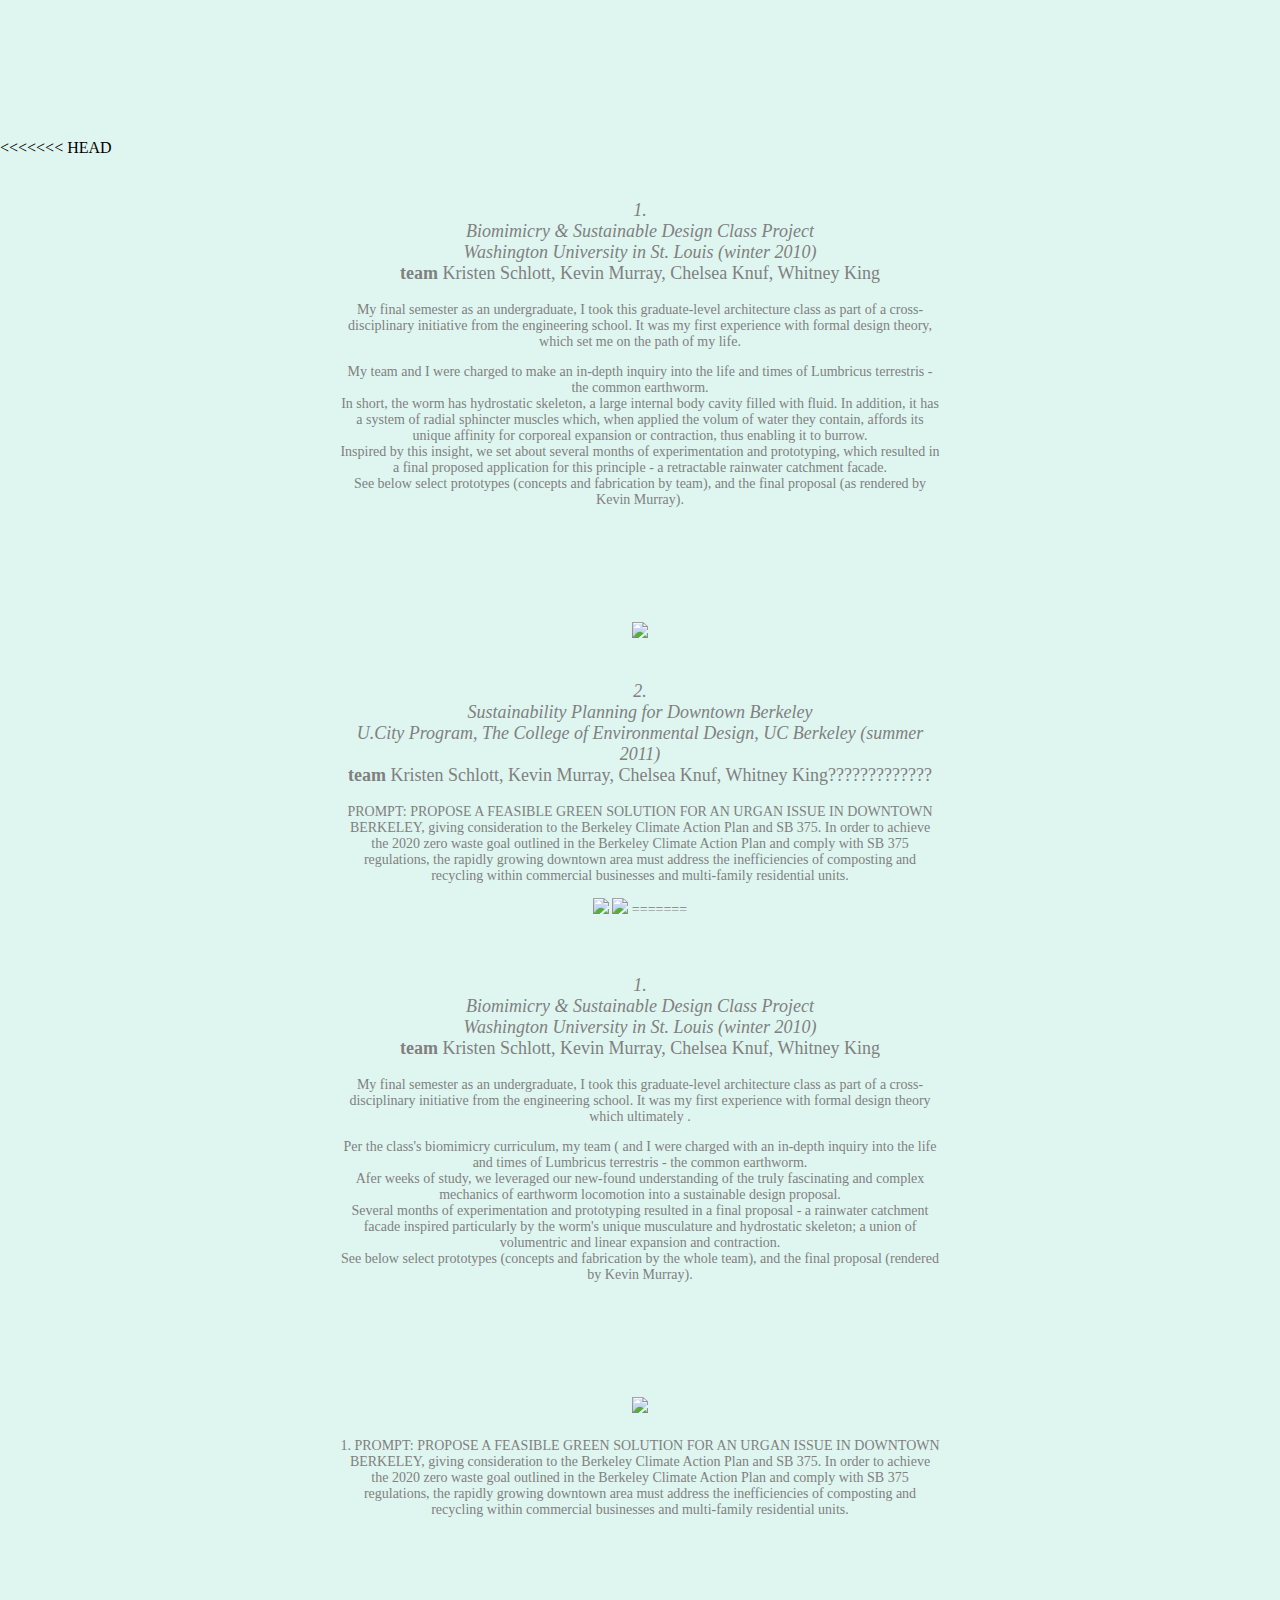
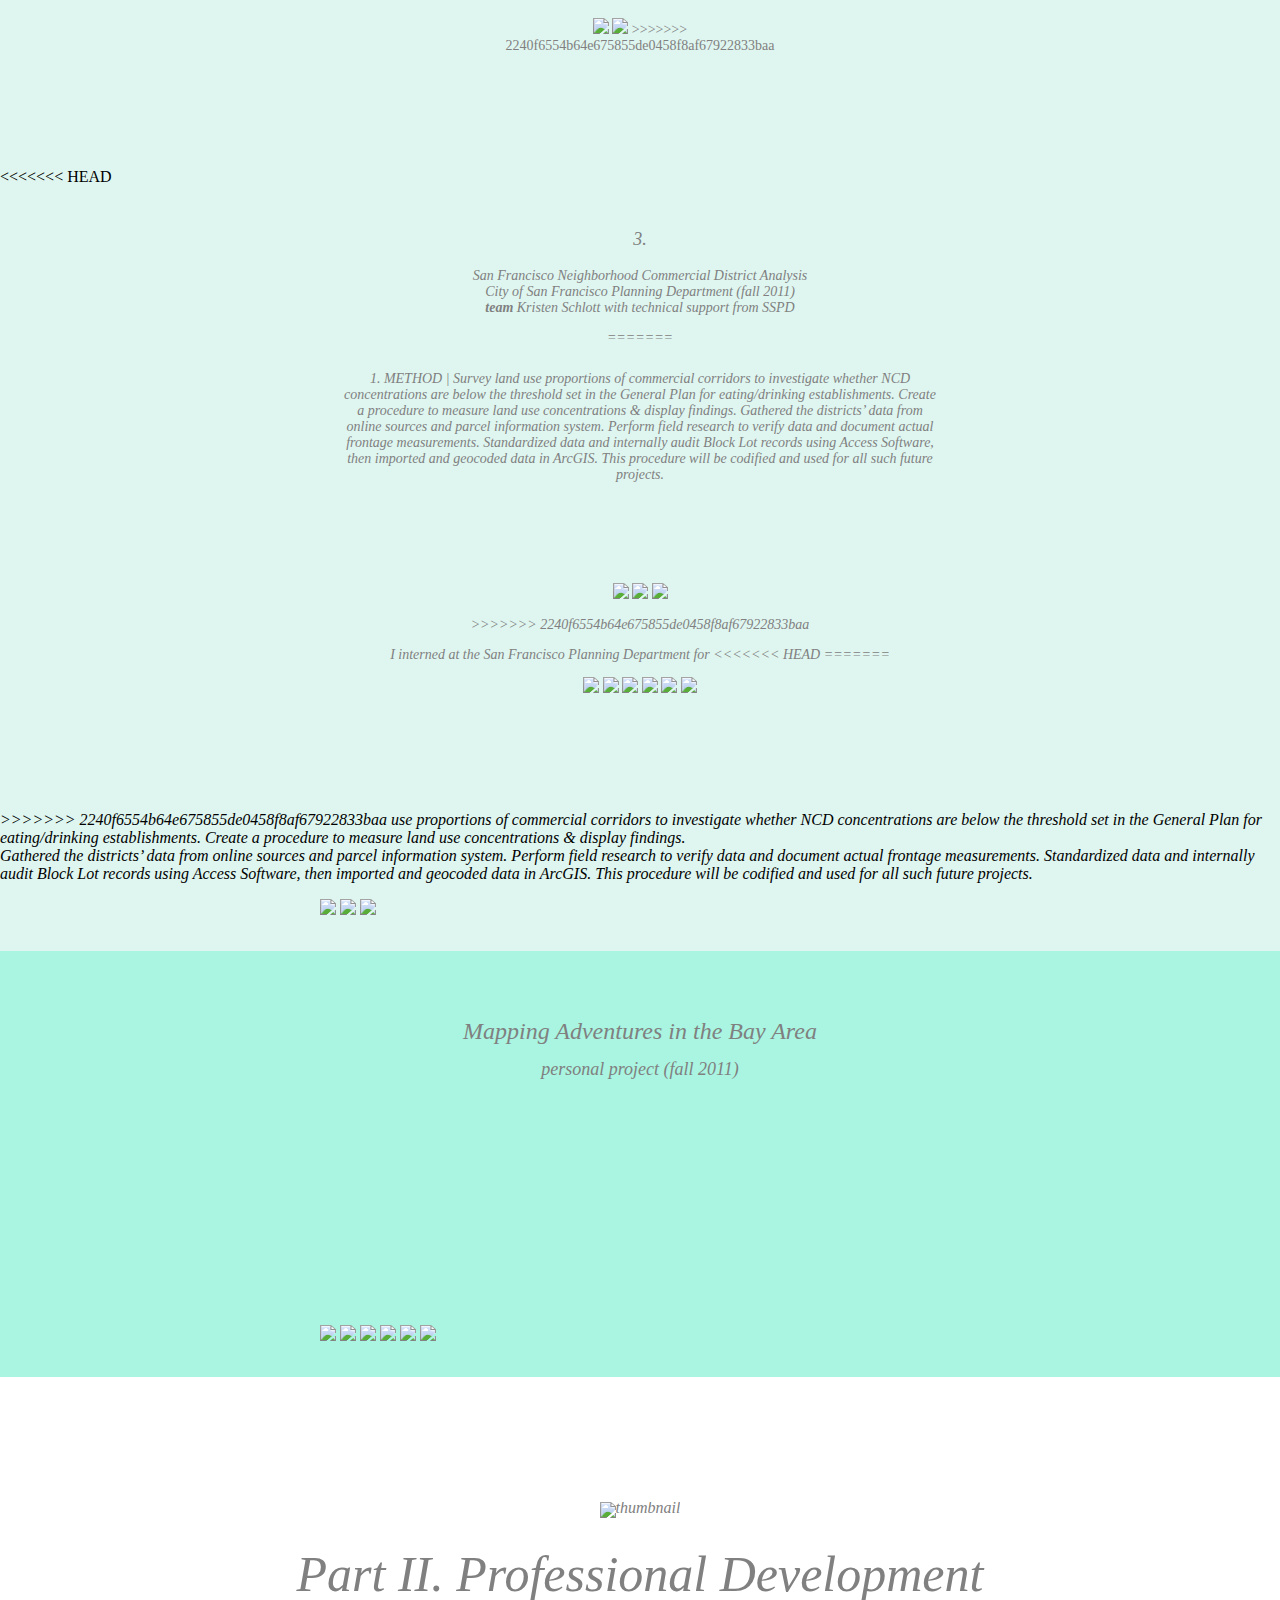
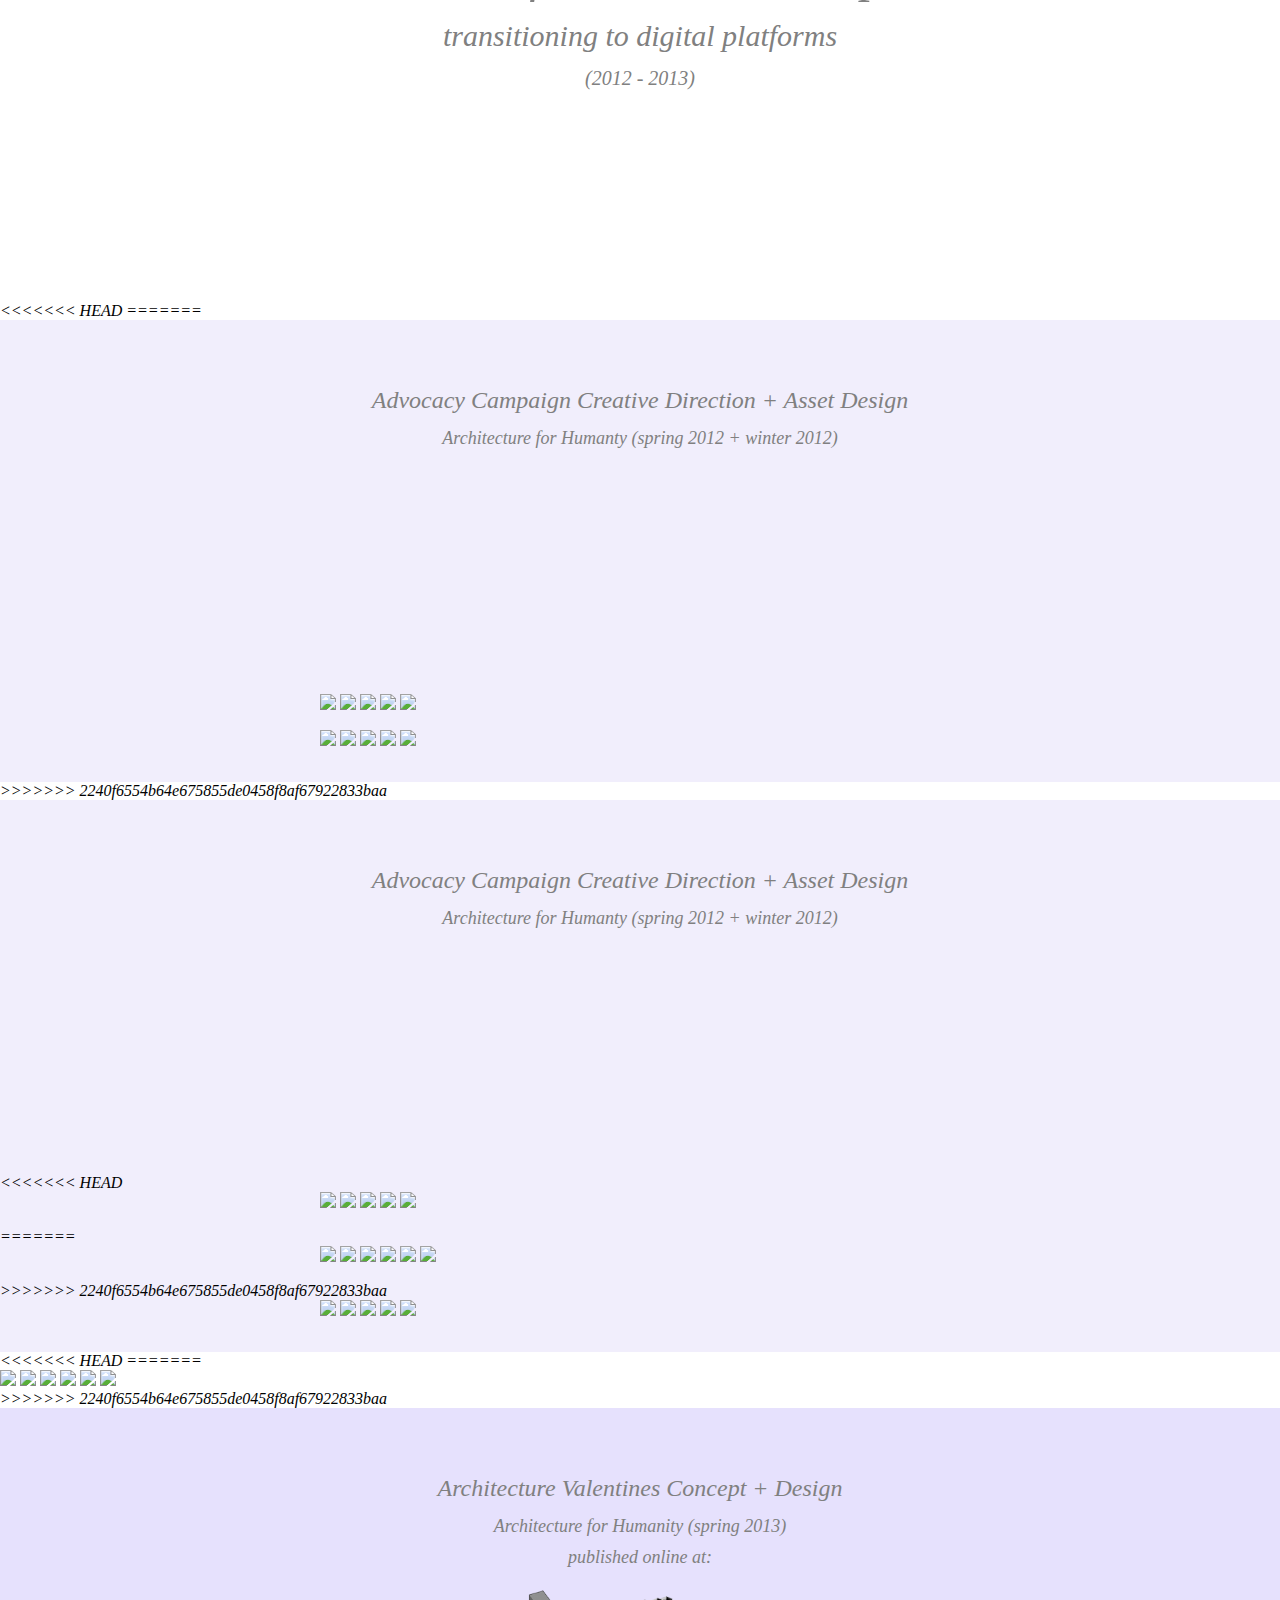
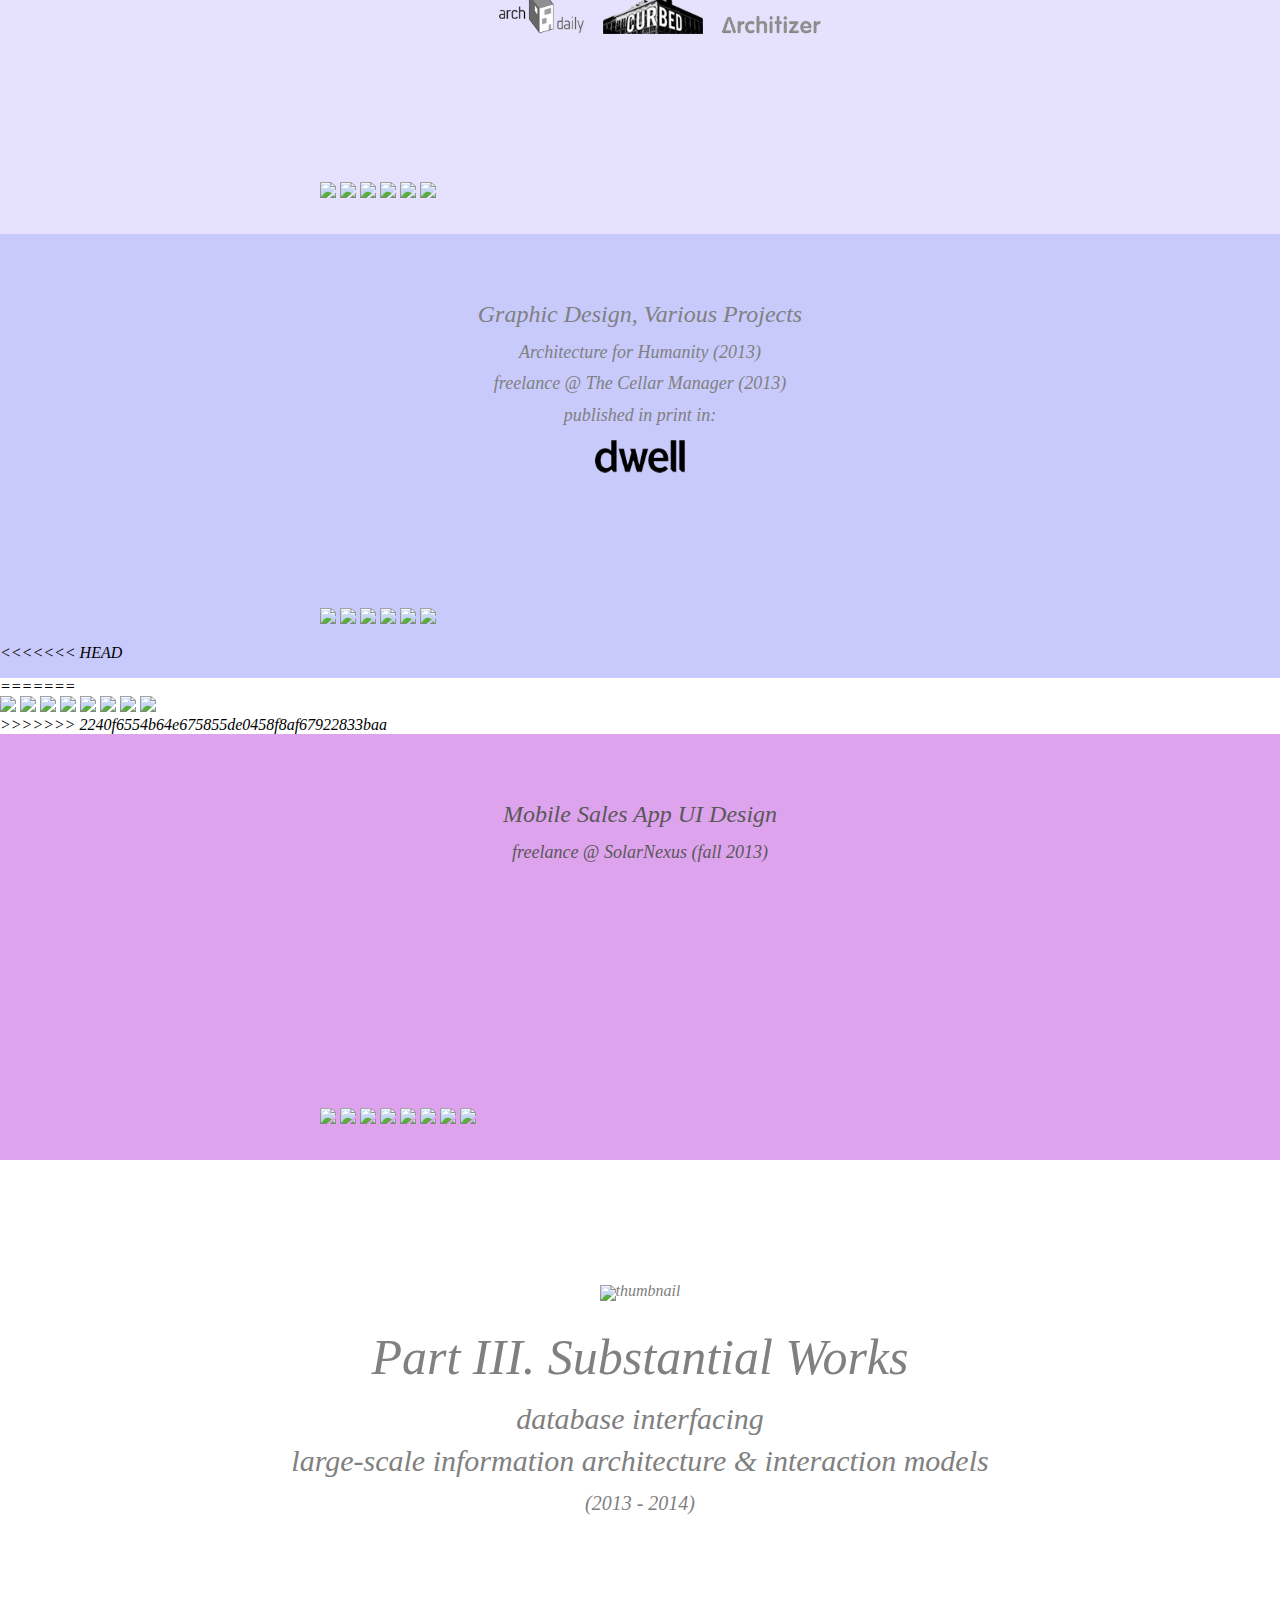
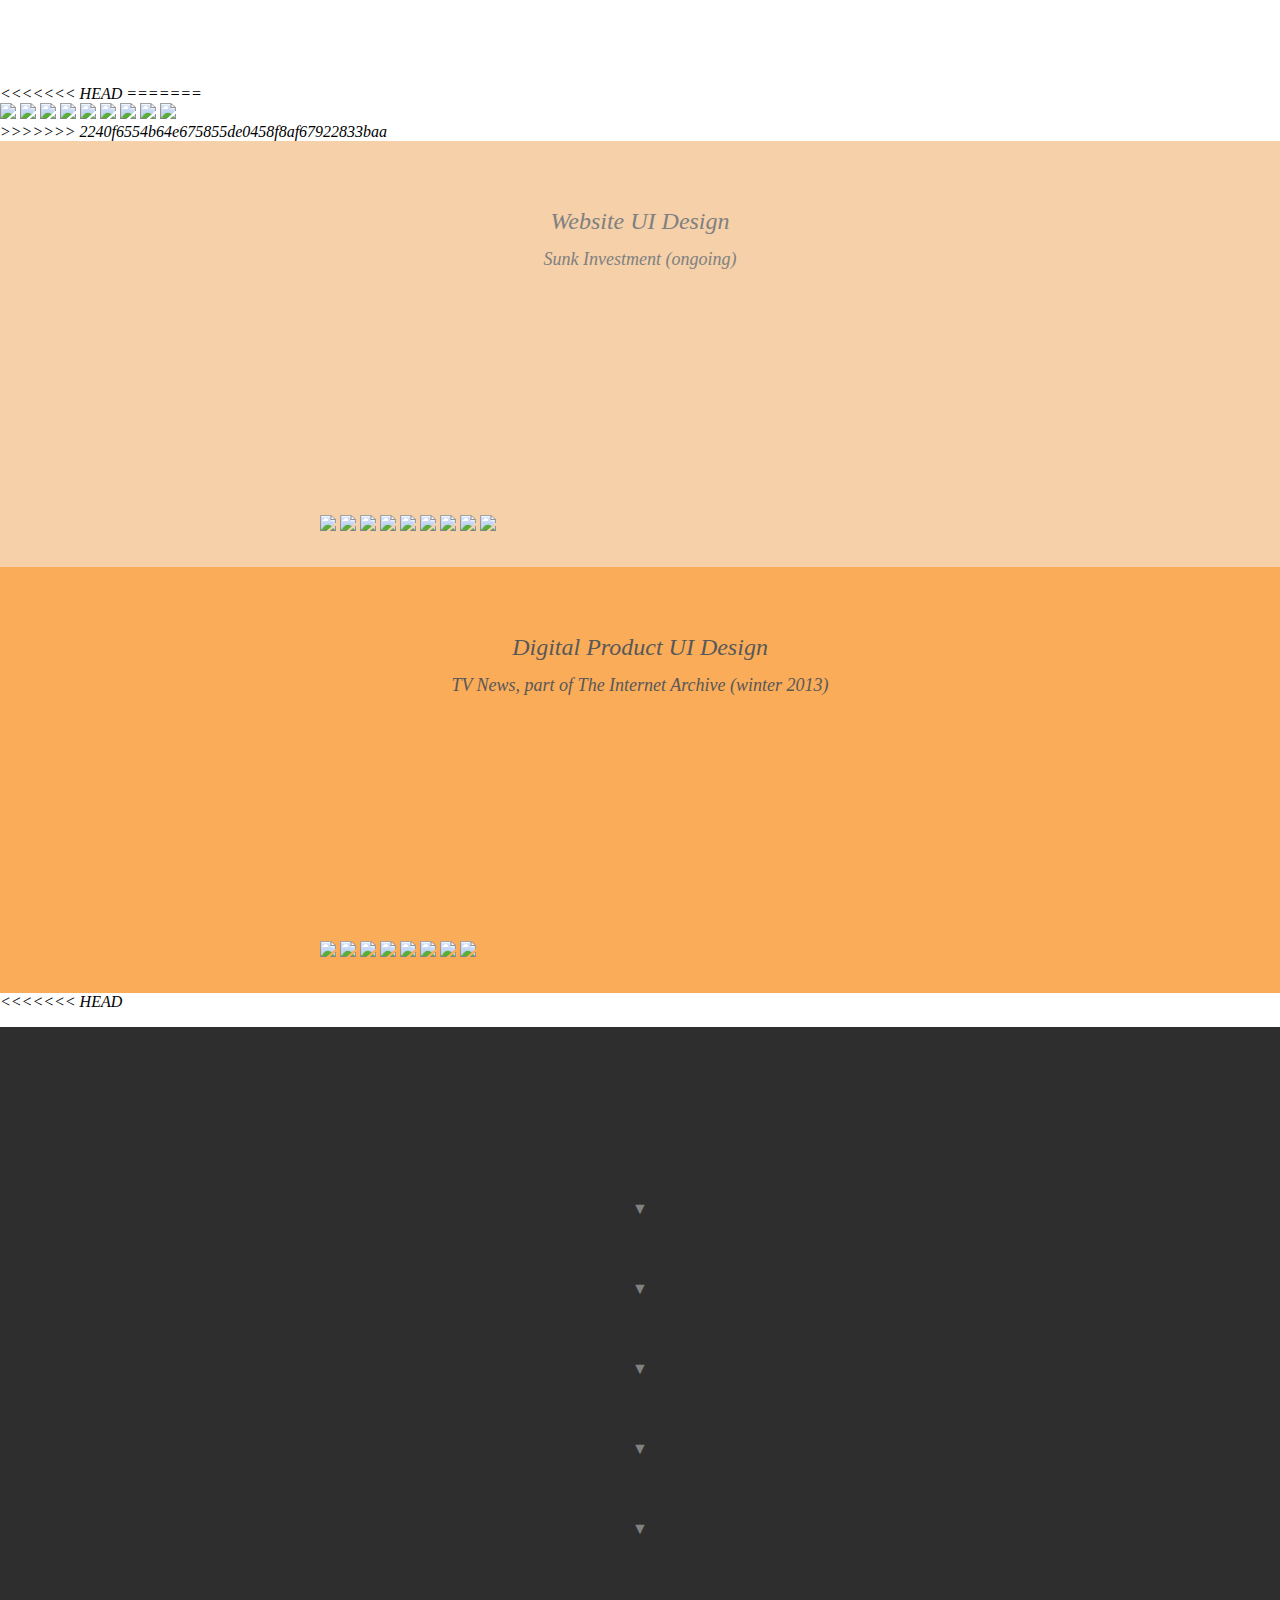
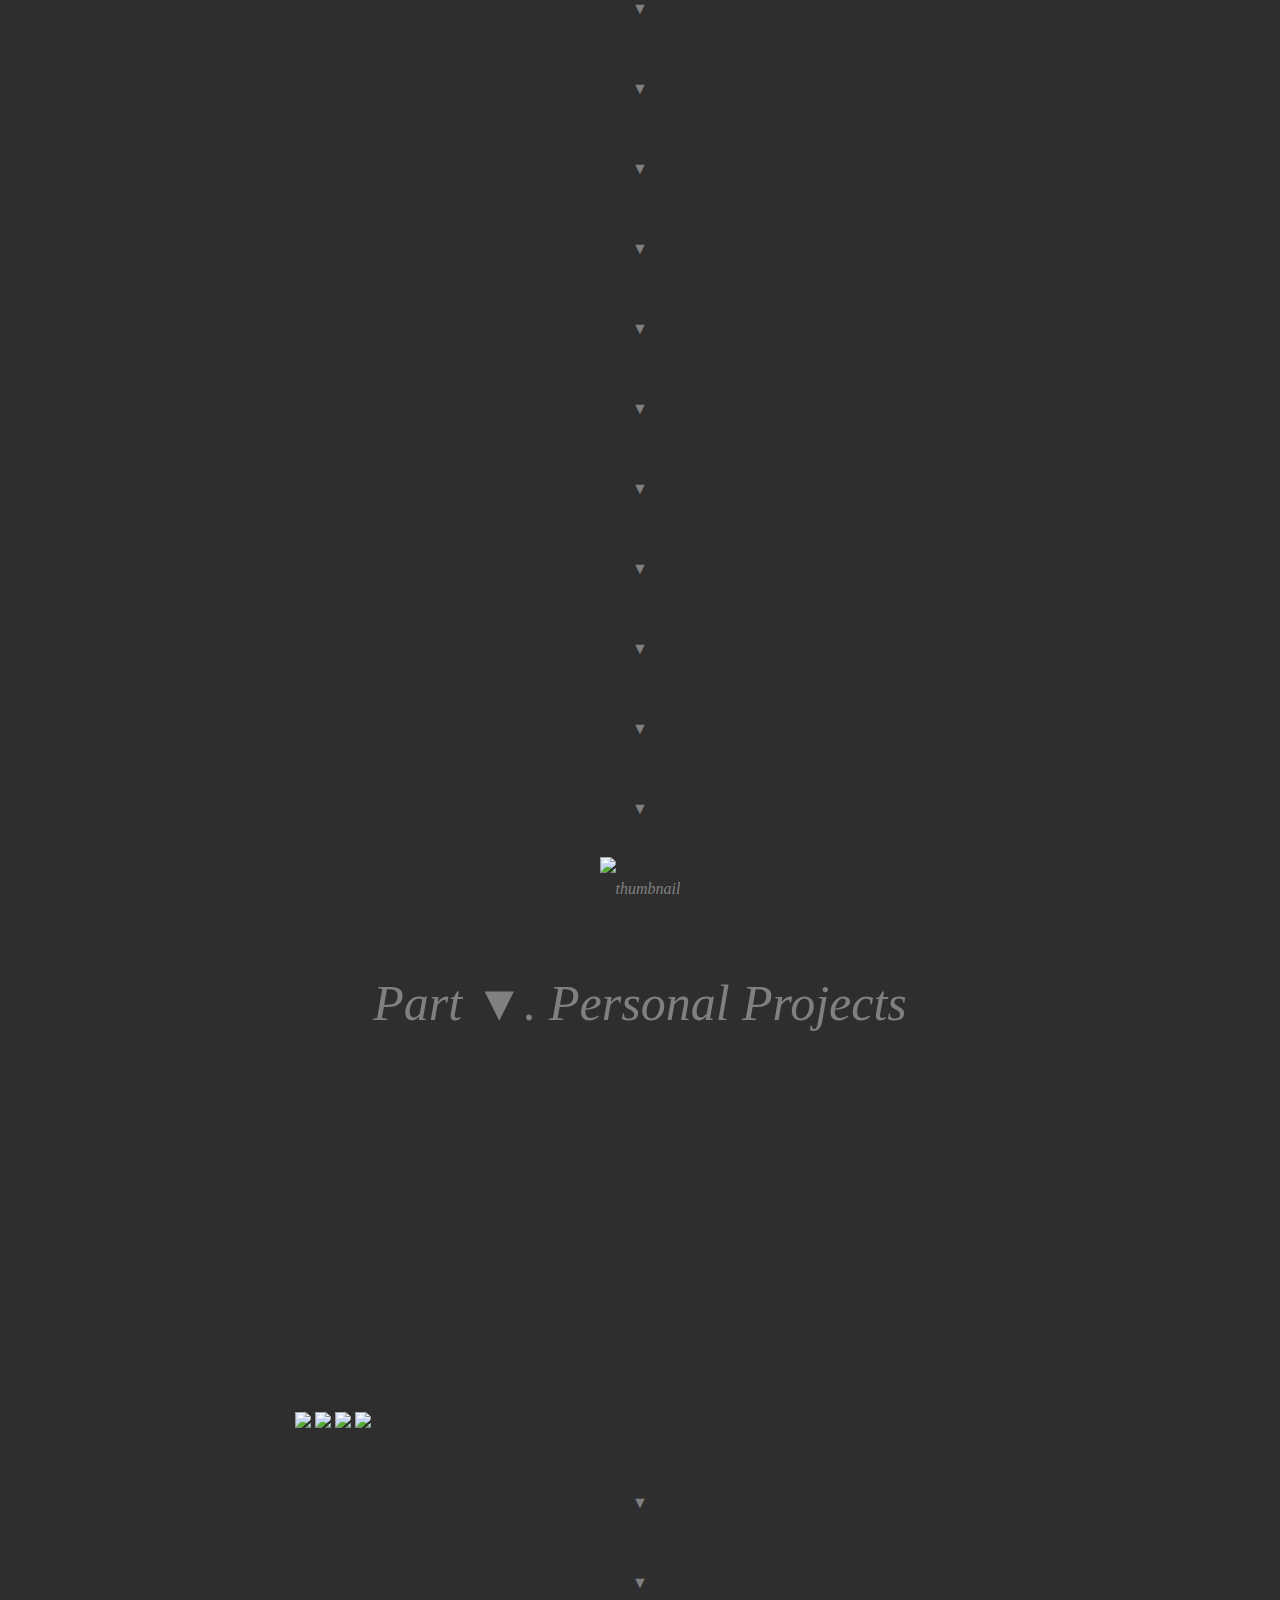
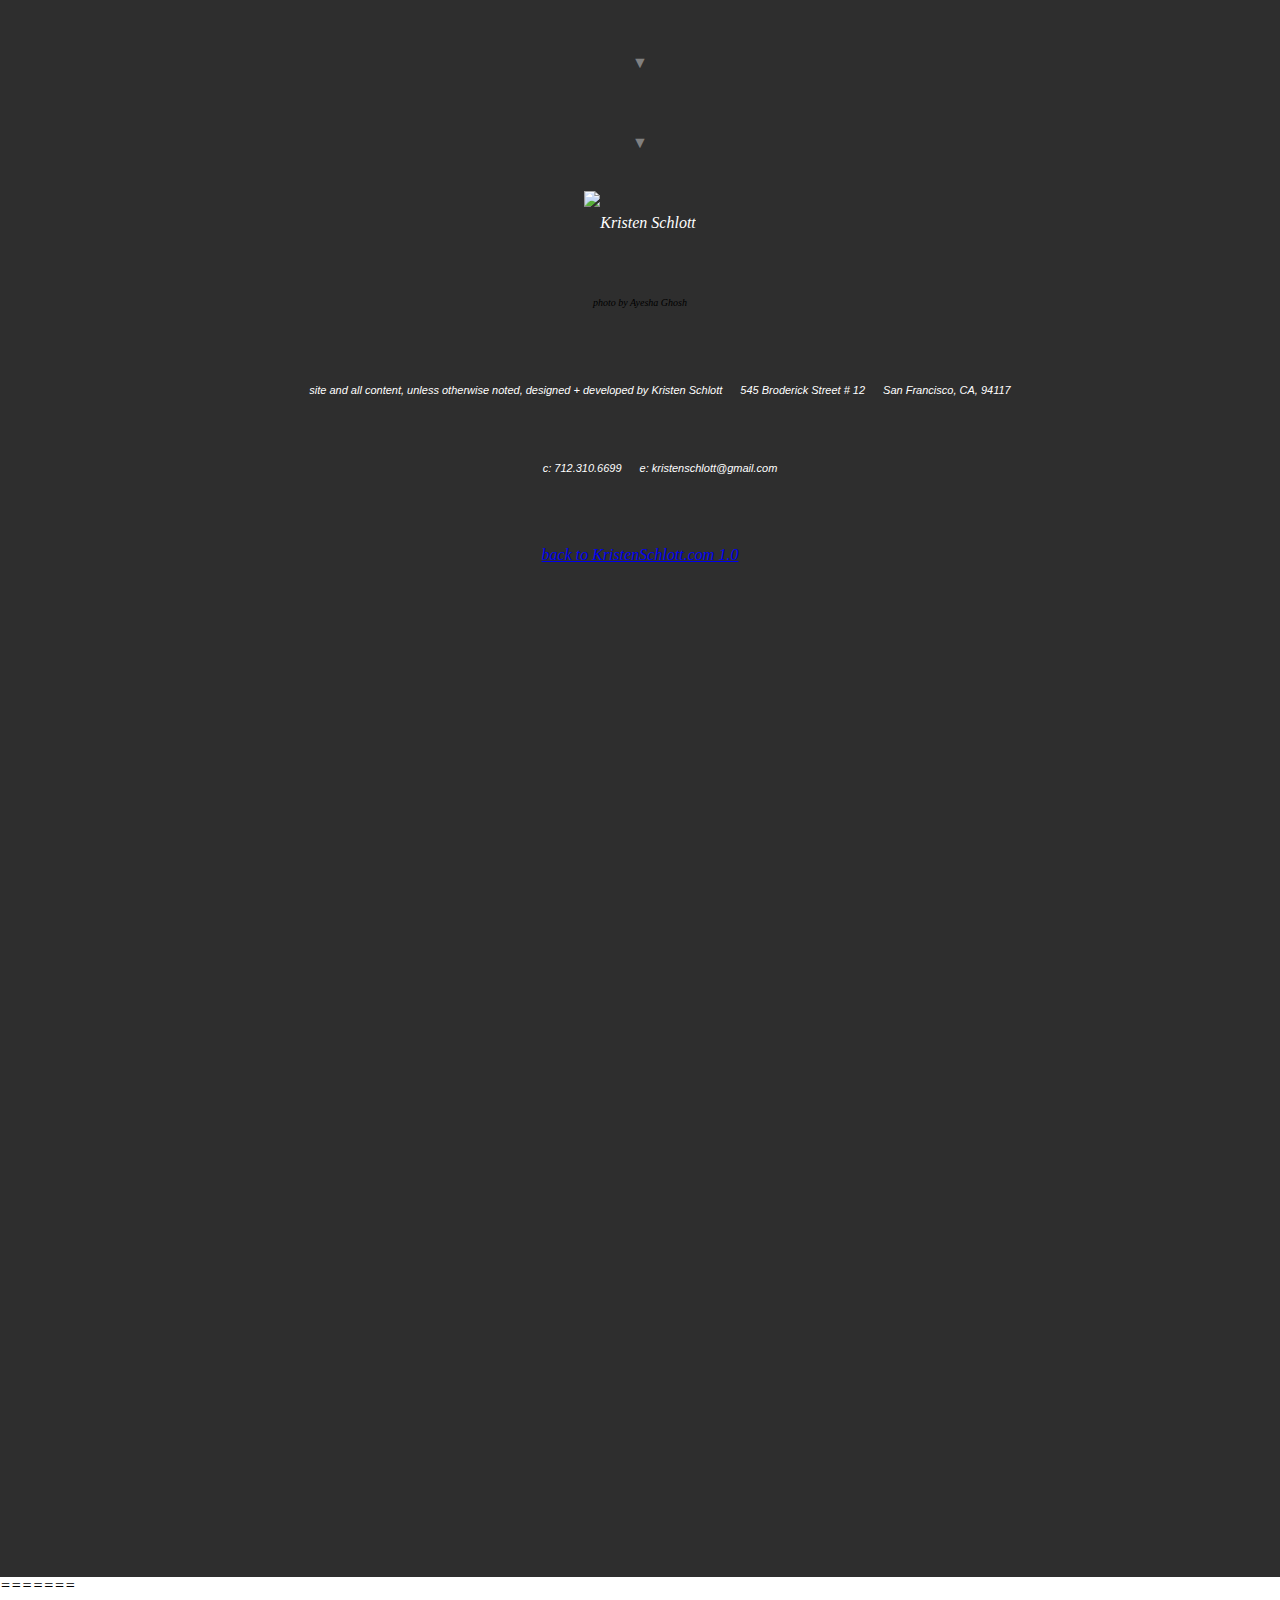
==== commit 5f34742e: "Flight Edits" ====
--- a/index.html
+++ b/index.html
@@ -1,160 +1,138 @@
 <!DOCTYPE html PUBLIC "-//W3C//DTD XHTML 1.0 Transitional//EN" "http://www.w3.org/TR/xhtml1/DTD/xhtml1-transitional.dtd">
 <html xmlns="http://www.w3.org/1999/xhtml">
-  <head>
-    <meta http-equiv="Content-Type" content="text/html; charset=UTF-8" />
-    <title>Hello</title>
-
-    <script src="http://ajax.googleapis.com/ajax/libs/jquery/1/jquery.min.js"></script>
-    <script src="http://malsup.github.com/jquery.cycle2.js"></script>
-
-    <link type="text/css" rel="stylesheet" href="stylesheet.css"/>
-  </head>
-  <body>
-      <div id="navbar" align="center">
-        <ul id="navbarlist" align="center">
-          <li id="tag1k"><a href="#tag1k">1. biomimicry + sustainable design</a></li>
-          <li id="tag2k"><a href="#tag2k">2. urban design </a></li>
-          <li id="tag3k"><a href="#tag3k">3. SF planning dept.</a></li>
-          <li id="tag4k"><a href="#tag4k">4. mapping adventures</a></li>
-          <li id="tag5k"><a href="#tag5k">5. graphic design</a></li>
-          <li id="tag6k"><a href="#tag6k">6. architecture valentines</a></li>
-          <li id="tag7k"><a href="#tag7k">7. advocacy campaigns</a></li>
-          <li id="tag8k"><a href="#tag8k">8. SolarNexus sales app</a></li>
-          <li id="tag9k"><a href="#tag9k">9. Sunk Investment</a></li>
-          <li id="tag10k"><a href="#tag10k">10. TVNews</a></li>
-          <li id="tag11k"><a href="#tag11k"> &#9660fun&#9660 </a></li>
-        </ul>
-      </div>
-
-      <div id="header_container">
-        <div id = "header_content_box" style="color:white">
-          <img src="images/k_logo_white_50px.png" alt="Hi, I'm Kristen!" title="Hi, I'm Kristen!" width="40px">
-          <p style="font-size: 60px">welcome to</p>
-          <p style="font-size: 60px">the portfolio of</p>
-          <p style="font-size: 60px">Kristen Schlott!</p>
-          <p style="font-size: 24px; color: #A4A4A4"><i>selected work from 2010 to present</i></p>
-        </div>
-
-      </div>
-
-      <!--body-->
-
-      <div class="section_container">
-        <div class="section_content_box">
-          <img src="images/exploration_thumb.png" width="100" alt="thumbnail" title="Early Design Exploration">
-          <p style="font-size: 40px">Part I. Early Design Exploration</p>
-          <p style="font-size: 24px"><i>urban + regional spaces</i></p>
-          <p style="font-size: 10px line-height: 200%">(2010 - 2012)</p>
-        </div>
-      </div>
-
-
-<!--TEST-->
-      <div class="project_container" style="background-color:#DFF6F0">
-        <table id="table">
-          <tr valign="top">
-            <td><div id="one">
-            winter 2010<br>
-            ---<br>
-            My final semester as an undergraduate, I took a graduate-level architecture class as part of a cross-disciplinary initiative from the engineering school. It was my first experience with formal design theory, and ultimately set me squarely on the path towards becoming a designer, initially focused on sustainability-minded urban design. </div>
-            </td>
-          
-            <td rowspan="2" width="50px"></td>
-          
-            <td rowspan="2">
-              <img src="images/1_urban_design_1.jpg" width="1000"/>
-              <div id="four">
-              <p> See above for select prototypes (concepts and fabrication by team), and the final proposal (as rendered by Kevin Murray).<br>
-              Our facade is made of a matrix of individual modules - waterproof flexible pockets. <br> 
-              The pockets are suspended from a rigid frame that is anchored at the top of a building’s face, but capable of expands linearly downward as the system fills with water.<br>
-              At rest, the pockets, and thus the whole system, are devoid of water and at volumetric “zero”. During a rain event, water is funneled from the roof of the building into the top of the system. As water enters the top of the system, gravity accelerates it downwards to the bottom boundary of the system, whence the pockets fill to the volumetric maximum.<br>
-              The corresponding weight of water triggers the system to expand linearly down the face of the building. Rows of pockets are subsequently filled from the bottom up, until both linear and volumetric expansion are complete, and the system is at capacity.<br>
-              The system remains at capacity until water is taken out, for use by the building’s residents or directed back to the municipal storm water system at a time when burden on the system is lower.</p>
-              </div>
-            </td>
-          </tr>
-
-          <tr>
-            <td valign="bottom">
-              <div id="two" align="center">
-                <a name="tag1k"></a>
-                <p style="font-size: 24px">1. Biomimicry + Sustainable Design</p>
-                <p style="font-size: 16px">WASHINGTON UNIVERSITY IN ST. LOUIS, STUDENT</p>
-                <p style="font-size: 12px">contributors: Kristen Schlott, Kevin Murray, Chelsea Knuf, Whitney King</p>
-              </div>
-
-              <div id="three">
-                <a name="tag1k"></a>
-                <p>My team and I were charged to make an in-depth inquiry into the life and times of Lumbricus terrestris - the common earthworm.<br>  
-                In short, the worm has hydrostatic skeleton, a large internal body cavity filled with fluid. In addition, it has a system of radial sphincter muscles which, when applied the volume of water they contain, affords its unique affinity for corporeal expansion or contraction, thus enabling it to burrow.<br>
-                Inspired by this insight, we set about several months of experimentation and prototyping, which resulted in a final proposed application for this principle - a retractable rainwater catchment facade.</p>
-              </div>
-            </td>
-          </tr>
-        </table>
-      </div>
-
-
-<!--PROJECT 1 -->
-
-      <div class="project_container" style="background-color:#DFF6F0">
-
-        <div id="one">
-          winter 2010<br>
-          ---<br>
-          My final semester as an undergraduate, I took a graduate-level architecture class as part of a cross-disciplinary initiative from the engineering school. It was my first experience with formal design theory, and ultimately set me squarely on the path towards becoming a designer, initially focused on sustainability-minded urban design. </div>
-
-        <div id="two">
-          <a name="tag1k"></a>
-          <p style="font-size: 24px">1. Biomimicry + Sustainable Design</p>
-          <p style="font-size: 16px">WASHINGTON UNIVERSITY IN ST. LOUIS, STUDENT</p>
-          <p style="font-size: 12px">contributors: Kristen Schlott, Kevin Murray, Chelsea Knuf, Whitney King</p>
-        </div>
-
-        <div id="three">
-          <a name="tag1k"></a>
-          <p>My team and I were charged to make an in-depth inquiry into the life and times of Lumbricus terrestris - the common earthworm.<br>  
-          In short, the worm has hydrostatic skeleton, a large internal body cavity filled with fluid. In addition, it has a system of radial sphincter muscles which, when applied the volume of water they contain, affords its unique affinity for corporeal expansion or contraction, thus enabling it to burrow.<br>
-          Inspired by this insight, we set about several months of experimentation and prototyping, which resulted in a final proposed application for this principle - a retractable rainwater catchment facade.</p>
-        </div>
-
-        <div align="left" style="margin-left:400px">
-          <img src="images/1_urban_design_1.jpg"/>
-        </div>
-
-        <div id="four">
-        <p> See above for select prototypes (concepts and fabrication by team), and the final proposal (as rendered by Kevin Murray).<br>
-        Our facade is made of a matrix of individual modules - waterproof flexible pockets. <br> 
-        The pockets are suspended from a rigid frame that is anchored at the top of a building’s face, but capable of expands linearly downward as the system fills with water.<br>
-        At rest, the pockets, and thus the whole system, are devoid of water and at volumetric “zero”. During a rain event, water is funneled from the roof of the building into the top of the system. As water enters the top of the system, gravity accelerates it downwards to the bottom boundary of the system, whence the pockets fill to the volumetric maximum.<br>
-        The corresponding weight of water triggers the system to expand linearly down the face of the building. Rows of pockets are subsequently filled from the bottom up, until both linear and volumetric expansion are complete, and the system is at capacity.<br>
-        The system remains at capacity until water is taken out, for use by the building’s residents or directed back to the municipal storm water system at a time when burden on the system is lower.</p>
-        </div>
-      </div> 
-
-
-
-<!--PROJECT 2 -->
-
-      <div class="project_container" style="background-color:#C0F6E7">
-
-        <div style="color: #999999" id="one">
-          <p>summer 2011<br>
-          ---<br>
-          Shortly after graduating with a BA in Environmental Studies + Environmental Engineering, I moved to San Francisco to attend an intensive urban planning + design summer program at UC Berkeley. 
+<head>
+  <meta http-equiv="Content-Type" content="text/html; charset=UTF-8" />
+  <title>Slider</title>
+
+  <script src="http://ajax.googleapis.com/ajax/libs/jquery/1/jquery.min.js"></script>
+  <script src="http://malsup.github.com/jquery.cycle2.js"></script>
+
+  <link type="text/css" rel="stylesheet" href="stylesheet.css"/>
+</head>
+<body>
+
+  <div class="container">
+    <!--padding of dimensions npx npx npx npx = top right bottom left-->
+
+    <div id="navbar" align="center">
+      <ul id="navbarlist" align="center">
+        <li id="tag1k"><a href="#tag1k">urban studies & design</a></li>
+        <li id="tag2k"><a href="#tag2k">mapping adventures</a></li>
+        <li id="tag3k"><a href="#tag3k">advocacy campaigns</a></li>
+        <li id="tag4k"><a href="#tag4k">architecture valentines</a></li>
+        <li id="tag5k"><a href="#tag5k">graphic design</a></li>
+        <li id="tag6k"><a href="#tag6k">SolarNexus sales app UI</a></li>
+        <li id="tag7k"><a href="#tag7k">Sunk Investment product UI</a></li>
+        <li id="tag8k"><a href="#tag8k">TVNews product UI</a></li>
+        <li id="tag9k"><a href="#tag9k"> &#9660fun&#9660 </a></li>
+      </ul>
+    </div>
+
+    <div id="header_container">
+      <div id = "header_content_box" style="color:white">
+        <img src="images/k_logo_white_50px.png" alt="Hi, I'm Kristen!" title="Hi, I'm Kristen!">
+        <p style="font-size: 80px">welcome to</p>
+        <p style="font-size: 80px">the portfolio of</p>
+        <p style="font-size: 80px">Kristen Schlott!</p>
+        <p style="font-size: 30px; color: #A4A4A4"><i>selected work from 2010 to present</i></p>
+      </div>
+
+    </div>
+
+    <!--body-->
+
+    <div class="section_container">
+      <div class="section_content_box">
+        <img src="images/exploration_thumb.png" width="100" alt="thumbnail" title="Early Design Exploration">
+        <p style="font-size: 50px">Part I. Early Design Exploration</p>
+        <p style="font-size: 30px"><i>urban & regional spaces</i></p>
+        <p style="font-size: 20px line-height: 200%">(2010 - 2012)</p>
+      </div>
+    </div>
+
+
+    <div class="project_container" style="background-color:#DFF6F0">
+      <div class="project_content_box tag1k">
+        <p style="font-size: 24px">Urban Studies & Design</p>
+        <p> <i> 1. Biomimicry & Sustainable Design Class Project</i></p>
+        <p> <i> 2. Sustainability Planning for Downtown Berkeley</i></p>
+        <p> <i> 3. San Francisco Neighborhood Commercial District Analysis</i></p>
+        <p>- - - </p>
+      </div>
+
+<<<<<<< HEAD
+      <div class="project_caption">
+        <p style="font-size: 18px"><i>1.<br> 
+          Biomimicry & Sustainable Design Class Project<br>
+          Washington University in St. Louis (winter 2010)</i><br>
+          <b>team</b> Kristen Schlott, Kevin Murray, Chelsea Knuf, Whitney King
+        </p>
+        <p>
+          My final semester as an undergraduate, I took this graduate-level architecture class as part of a cross-disciplinary initiative from the engineering school. It was my first experience with formal design theory, which set me on the path of my life. 
+        </p>
+        <p>
+          My team and I were charged to make an in-depth inquiry into the life and times of Lumbricus terrestris - the common earthworm.<br>  
+          In short, the worm has hydrostatic skeleton, a large internal body cavity filled with fluid. In addition, it has a system of radial sphincter muscles which, when applied the volum of water they contain, affords its unique affinity for corporeal expansion or contraction, thus enabling it to burrow.<br>
+          Inspired by this insight, we set about several months of experimentation and prototyping, which resulted in a final proposed application for this principle - a retractable rainwater catchment facade.<br>
+          See below select prototypes (concepts and fabrication by team), and the final proposal (as rendered by Kevin Murray).
+        </p>
+      </div>
+
+      <div align="center">
+        <img src="images/1_urban_design_3.jpg"/ width="1000">
+      </div>
+      <div class="project_caption">
+        <p style="font-size: 18px"><i>2.<br> 
+          Sustainability Planning for Downtown Berkeley<br>
+          U.City Program, The College of Environmental Design, UC Berkeley (summer 2011)</i><br>
+          <b>team</b> Kristen Schlott, Kevin Murray, Chelsea Knuf, Whitney King?????????????
+        </p>
+        <p>
+          PROMPT: PROPOSE A FEASIBLE GREEN SOLUTION FOR AN URGAN ISSUE IN DOWNTOWN BERKELEY, giving consideration to the Berkeley Climate Action Plan and SB 375. In order to achieve the 2020 zero waste goal outlined in the Berkeley Climate Action Plan and comply with SB 375 regulations, the rapidly growing downtown area must address the inefficiencies of composting and recycling within commercial businesses and multi-family residential units. 
+        </p>
+
+        <div class="cycle-slideshow" data-cycle-auto-height=container>
+          <img src="images/1_urban_design_1.jpg"/ width="1000">
+          <img src="images/1_urban_design_2.jpg"/ width="1000">
+=======
+        </div>
+
+        <div class="project_caption">
+          <p style="font-size: 18px"><i>1.<br>
+          Biomimicry & Sustainable Design Class Project<br>
+          Washington University in St. Louis (winter 2010)</i><br>
+          <b>team</b> Kristen Schlott, Kevin Murray, Chelsea Knuf, Whitney King
           </p>
-        </div>
-
-        <div id="two">
-          <p style="font-size: 24px">2. Downtown Berkeley Refuse Solution</p>
-          <p style="font-size: 16px">UC BERKELEY, STUDENT (SUMMER 2011)</p>
-          <p stype="font-size:12px">contributors: Kristen Schlott, Mark Dreger, Niko Mizono, Rachel Rhodes</p>
-        </div>
-
-        <div id="three">
-          <p>We were prompted to propose any "feasible green solution" for an urban issue in downtown Berkeley, giving consideration to the guidelines set out in Berkeley's Climate Action Plan and SB 375.<br> In order to achieve the 2020 zero waste goal outlined in the Climate Action Plan, we felt it vital to address the inefficiencies of composting and recycling within commercial businesses and multi-family residential units, especially given the rapid rate of population growth the area was experiencing.
-        </pr>
-        </div>
+          <p>
+          My final semester as an undergraduate, I took this graduate-level architecture class as part of a cross-disciplinary initiative from the engineering school. It was my first experience with formal design theory which ultimately .
+          </p>
+          <p>
+          Per the class's biomimicry curriculum, my team ( and I were charged with an in-depth inquiry into the life and times of Lumbricus terrestris - the common earthworm.<br>
+          Afer weeks of study, we leveraged our new-found understanding of the truly fascinating and complex mechanics of earthworm locomotion into a sustainable design proposal. <br>
+          Several months of experimentation and prototyping resulted in a final proposal - a rainwater catchment facade inspired particularly by the worm's unique musculature and hydrostatic skeleton; a union of volumentric and linear expansion and contraction. <br>
+          See below select prototypes (concepts and fabrication by the whole team), and the final proposal (rendered by Kevin Murray).
+          </p>
+        </div>
+
+
+<!--Volumetrically, the facade consists of a series of flexible waterproof pockets. The pockets have closed edges except for
+openings along the top boundary of the system where it meets the building (allowing water to enter the system from outside), and at each pocket’s corners whereby they are joined to one another; allowing water to pass from pocket to pocket within the system. On the macro-level, this freedom of water flow also allows for variable distribution of water within the system.
+At rest, the pockets, and thus the whole system, are devoid of water and at volumetric “zero”.
+During a rain event, water is funneled from the roof of the building into the top of the system, through  the building’s gutter system. As water enters the top of the system, gravity accelerates it downwards to the bottom boundary of the system, whence the pockets fill to the volumetric maximum. Rows of pockets are subsequently filled from the
+bottom  up, until the entire system is at capacity.
+The system will remain at capacity until water is taken out, to used by the building’s residents or directed back to the municipal sewer system at a time when burden on the system is low.
+Linearly, the facade is like a curtain. The pockets are aligned on a rigid frame that is anchored at the top of a building’s face, and expands downward as the system fills with water. This is made possible through a spring system, which is
+activated by the mass of water entering the system. When it contains a “zero” or other low
+volume of water, it retracts towards the anchor point at the top of the building, exposing the building face.
+</p>-->
+
+        <div align="center">
+          <img src="images/1_urban_design_3.jpg"/ width="1000">
+        </div>
+
+        <p class="project_caption">1.
+PROMPT: PROPOSE A FEASIBLE GREEN SOLUTION FOR AN URGAN ISSUE IN DOWNTOWN BERKELEY, giving consideration to the Berkeley Climate Action Plan and SB 375. In order to achieve the 2020 zero waste goal outlined in the Berkeley Climate Action Plan and comply with SB 375 regulations, the rapidly growing downtown area must address the inefficiencies of composting and recycling within commercial businesses and multi-family residential units.
+        </p>
 
         <div class="cycle-slideshow"
              data-cycle-auto-height=container
@@ -163,84 +141,46 @@
              >
           <div class="cycle-prev"></div>
           <div class="cycle-next"></div>
-          <img src="images/2_urban_design_1.jpg" width="1000">
-          <img src="images/2_urban_design_2.jpg" width="1000">
-        </div>
-
-        <div id="four">
-          <p> We proposed a solution that would address waste disposal in multi-unit residential buildings and commercial businesses. In short, a system of advanced shoots would separate compost and recycling from garbage, and runnel it into below-ground temporary storage. Garbage collection trucks would be retrofitted to access these storage areas from the street level.<br/>In addition, the system would include a smart bins + smart bill feature. Each building's refuse would be weighed, and rebates would be offered for customers with greater waste diversion. <br/>My role within the team was to specialize in data visualization, particularly working with GIS mapping software, as well as the detail design of our final presentation.</p>
-        </div>
-
-      </div> 
-
-
-<!--PROJECT 3 -->
-
-      <div class="project_container" style="background-color:#A9F5E1">
-
-        <div id="one" style="999999">
-          <p>
-          fall 2010<br>
-          ---<br>
-          In the fall of  2011, I interned with the San Francisco Planning Department. I took the opportunity to deepen my mapping skills, so I worked particularly with the Mapping Data Library and the GIS technical team at the department.
-          <br>
-            --- 
-          </p>
-        </div>
-
-        <div id="two">
-          <p style="font-size: 24px">3. Neighborhood Frontage Analysis</p>
-          <p style="font-size: 16px">SF PLANNING DEPARTMENT, INTERN (FALL 2011)</p>
-          <p stype="font-size:12px">solo project with technical support from SF Planning</p>
-        </div>
-
-        <div id="three">
-          <p>My task for the fall was to figure out how to collect and analyze new data about several of San Francisco's Neighborhood Commercial Districts, and particularly whether they complied with the San Francisco General Plan that the proliferation of eating & drinking establishments shouldn't occupy more than 20% of commercial frontages. 
-        </pr>
-        </div>
-
+          <img src="images/1_urban_design_1.jpg" width="1000">
+          <img src="images/1_urban_design_2.jpg" width="1000">
+>>>>>>> 2240f6554b64e675855de0458f8af67922833baa
+        </div>
+      </div>
+
+
+<<<<<<< HEAD
+      <div class="project_caption">
+        <p style="font-size: 18px"><i>3.<br>
+          <p> <i>San Francisco Neighborhood Commercial District Analysis<br>
+            City of San Francisco Planning Department (fall 2011)</i><br>
+            <b>team</b> Kristen Schlott with technical support from SSPD</p>
+        </p>
+=======
+        <p class="project_caption">1.
+METHOD | Survey land use proportions of commercial corridors to investigate whether NCD concentrations are below the threshold set in the General Plan for eating/drinking establishments. Create a procedure to measure land use concentrations & display findings.
+
+Gathered the districts’ data from online sources and parcel information system. Perform field research to verify data and document actual frontage measurements. Standardized data and internally audit Block Lot records using Access Software, then imported and geocoded data in ArcGIS. This procedure will be codified and used for all such future projects.</p>
         <div class="cycle-slideshow"
              data-cycle-auto-height=container
              data-cycle-fx=scrollHorz
              data-cycle-timeout=0
              >
-          <div class="cycle-prev"></div>
-          <div class="cycle-next"></div>
-          <img src="images/3_urban_design_1.png" width="1000">
-          <img src="images/3_urban_design_2.png" width="1000">
-          <img src="images/3_urban_design_3.png" width="1000">
-        </div>
-
-        <div id="four">
-          <p> Over the course of several months, I had to create a procedure to measure land use concentrations. Ultimately, I hiked around many neighborhoods with a rolatape measuring wheel and a clipboard. <br>Back at the department, I created a database of my findings to organize metadata like block lot numbers, frontage measurements, land use codes, etc.<br> Working with the technical pros at the department, we developed a tool to import and reformat my datasets, such that they would be compatible to use with ArcGIS.<br>I was then able to generate various maps to visualize commercial frontage use, these were used to report out and inform whatever future policy action was to be taken.</p>
-        </div>
-
-      </div> 
-
-<!--PROJECT 4 -->
-
-      <div class="project_container" style="background-color:#A9F5E1">
-
-        <div id="one">
-          <p>winter(2010)<br>
-          ---<br>
-          Through my work at the Planning Department, I stumbled upon two goldmines of mapping data 1) the publicly accessible data.sfgov.org and 2) the internal collection of shapefiles used to render Planning Department maps and reports. They presented an endlessly fascinating way to learn about my new home of San Francisco. 
-          <br>
-            --- 
-          </p>
-        </div>
-
-        <div id="two">
-          <p style="font-size: 24px">4. Mapping Adventures in the Bay</p>
-          <p style="font-size: 16px">PERSONAL PROJECT</p>
-          <p stype="font-size:12px">solo project</p>
-        </div>
-
-        <div id="three">
-          <p>Too many hours were spent browsing datasets, discovering strange and wonderful new things. But they didn't have everything I was interested in, what of live outside the city itself? I wanted more. With my new @sfgov.org email address, I was able to reach out to data custodians at other area planning departments and was able to procure a plethora of additional shapefiles for my personal collection.<br>I set out set out to create my own map, of significant scale, which I could use to explore and discover things about the entire 9-county bay area.  
-        </pr>
-        </div>
-
+            <div class="cycle-prev"></div>
+            <div class="cycle-next"></div>
+            <img src="images/1_urban_design_5.png"/ width="1000">
+            <img src="images/1_urban_design_6.png"/ width="1000">
+            <img src="images/1_urban_design_7.png"/ width="1000">
+        </div>
+>>>>>>> 2240f6554b64e675855de0458f8af67922833baa
+
+        <p>
+            I interned at the San Francisco Planning Department for
+
+
+
+
+<<<<<<< HEAD
+=======
         <div class="cycle-slideshow"
              data-cycle-auto-height=container
              data-cycle-fx=scrollHorz
@@ -248,51 +188,138 @@
              >
           <div class="cycle-prev"></div>
           <div class="cycle-next"></div>
-          <img src="images/4_bucket_map_1.jpg" width="1000">
-          <img src="images/4_bucket_map_2.png" width="1000">
-          <img src="images/4_bucket_map_4.jpg" width="1000">
-          <img src="images/4_bucket_map_6.jpg" width="1000">
-        </div>
-
-        <div id="four">
-          <p> The map morphed from simply a beautiful visualization of my data library, into an adventure tool. I did research on anecdotally new and exciting things to do in the region, and imbedded a geo-coded list of the best of the best into the map.<br>The map was designed with the human scale in mind, and with an attempt to capture features relevant to normal modes of human transportation; walking, biking, driving, public transit, and political boundaries are all notated. It was modeled in GIS, finished in Adobe Illustrator and finally printed on 48'' canvas.<br>Some day I would love to create an interactive digital version,  perhaps as a tool to share ideas and adventure plans with friends, or just to keep track of your own "to do" list.</p>
-        </div>
-
-      </div> 
-
-
-      <div class="section_container">
-        <div class="section_content_box">
-          <img src="images/sig_works_thumb.png" width="125" alt="thumbnail" title="Substantial Works">
-          <p style="font-size: 40px">Part II. Professional Development</p>
-          <p style="font-size: 24px"><i>Transition to Digital Platforms</i></p>
-          <p style="font-size: 10px">(2012 - 2013)</p>
-        </div>
-      </div>
-
-
-<!--PROJECT 5 -->
-
+          <img src="images/2_bucket_map_1.jpg"/>
+          <img src="images/2_bucket_map_2.png"/>
+          <img src="images/2_bucket_map_3.png"/>
+          <img src="images/2_bucket_map_4.jpg"/>
+          <img src="images/2_bucket_map_5.png"/>
+          <img src="images/2_bucket_map_6.jpg"/>
+        </div>
+      </div>
+>>>>>>> 2240f6554b64e675855de0458f8af67922833baa
+
+             use proportions of commercial corridors to investigate whether NCD concentrations are below the threshold set in the General Plan for eating/drinking establishments. Create a procedure to measure land use concentrations & display findings. <br>
+
+            Gathered the districts’ data from online sources and parcel information system. Perform field research to verify data and document actual frontage measurements. Standardized data and internally audit Block Lot records using Access Software, then imported and geocoded data in ArcGIS. This procedure will be codified and used for all such future projects.
+        </p>
+            <div class="cycle-slideshow" data-cycle-auto-height=container>
+              <img src="images/1_urban_design_5.png"/ width="1000">
+              <img src="images/1_urban_design_6.png"/ width="1000">
+              <img src="images/1_urban_design_7.png"/ width="1000">
+            </div>
+      </div>
+
+          <div class="project_container" style="background-color:#A9F5E1">
+            <div class="project_content_box tag2k">
+              <p style="font-size: 24px"> Mapping Adventures in the Bay Area </p>
+              <p> <i>personal project (fall 2011)</i></p>
+            </div>
+
+            <div class="cycle-slideshow" data-cycle-auto-height=container>
+              <img src="images/2_bucket_map_1.jpg"/>
+              <img src="images/2_bucket_map_2.png"/>
+              <img src="images/2_bucket_map_3.png"/>
+              <img src="images/2_bucket_map_4.jpg"/>
+              <img src="images/2_bucket_map_5.png"/>
+              <img src="images/2_bucket_map_6.jpg"/>
+            </div>
+          </div>
+
+          <div class="section_container">
+            <div class="section_content_box">
+              <img src="images/pro-dev_thumb.png" width="100" alt="thumbnail" title="Professional Development">
+              <p style="font-size: 50px">Part II. Professional Development</p>
+              <p style="font-size: 30px"><i>transitioning to digital platforms</i></p>
+              <p style="font-size: 20px">(2012 - 2013)</p>
+
+            </div>
+          </div>
+
+<<<<<<< HEAD
+=======
       <div class="project_container" style="background-color:#F1EEFC">
-
-        <div class="caption_h0">
-          <p>In early 2012, I went to volunteer (and eventually become employed) at Architecture for Humanity, an incredible nonprofit that provides design services for communities in need. <br>Their programs range from small-scale design interventions to city-scale sustainability planning.  Given both the wide range of work they do and the incredible impact they have on communities worldwide, I was hoping to discover more about the particular influence me and my skills could one day have.
-          <br>
-            --- 
-          </p>
-        </div>
-
-        <div class="caption_h1">
-          <p style="font-size: 24px">5. Graphic Design, Various Projects</p>
-          <p style="font-size: 16px">ARCHITECTURE FOR HUMANITY, DESIGN FELLOW (2012 - 2013)</p>
-          <p stype="font-size:12px">solo projects</p>
-        </div>
-
-        <div class="caption_h2">
-          <p>Initially, I did whatever was needed to support the organization, which ended up being a lot of graphic design.  
-        </pr>
-        </div>
-
+        <div class="project_content_box tag3k">
+          <p style="font-size: 24px"> Advocacy Campaign Creative Direction + Asset Design</p>
+          <p> <i>Architecture for Humanty (spring 2012 + winter 2012)</i></p>
+        </div>
+
+        <div class="cycle-slideshow"
+             data-cycle-auto-height=container
+             data-cycle-fx=scrollHorz
+             data-cycle-timeout=0 >
+          <div class="cycle-prev"></div>
+          <div class="cycle-next"></div>
+          <img src="images/3_ilacamp_1.jpg"/>
+          <img src="images/3_ilacamp_2.jpg"/>
+          <img src="images/3_ilacamp_3.jpg"/>
+          <img src="images/3_ilacamp_4.jpg"/>
+          <img src="images/3_ilacamp_5.jpg"/>
+        </div>
+
+        <!--#3B slideshow images -->
+        <div class="cycle-slideshow"
+             data-cycle-auto-height=container
+             data-cycle-fx=scrollHorz
+             data-cycle-timeout=0>
+          <div class="cycle-prev"></div>
+          <div class="cycle-next"></div>
+          <img src="images/5_whatsee_1.gif"/>
+          <img src="images/5_whatsee_2.jpg"/>
+          <img src="images/5_whatsee_3.jpg"/>
+          <img src="images/5_whatsee_4.jpg"/>
+          <img src="images/5_whatsee_5.png"/>
+        </div>
+
+      </div>
+>>>>>>> 2240f6554b64e675855de0458f8af67922833baa
+
+
+
+          <div class="project_container" style="background-color:#F1EEFC">
+            <div class="project_content_box tag3k">
+              <p style="font-size: 24px"> Advocacy Campaign Creative Direction + Asset Design</p>
+              <p> <i>Architecture for Humanty (spring 2012 + winter 2012)</i></p>
+            </div>
+
+<<<<<<< HEAD
+            <div class="cycle-slideshow" data-cycle-auto-height=container>
+              <img src="images/3_ilacamp_1.jpg"/>
+              <img src="images/3_ilacamp_2.jpg"/>
+              <img src="images/3_ilacamp_3.jpg"/>
+              <img src="images/3_ilacamp_4.jpg"/>
+              <img src="images/3_ilacamp_5.jpg"/>
+            </div>
+=======
+        <!--#4 slideshow images -->
+        <div class="cycle-slideshow"
+             data-cycle-auto-height=container
+             data-cycle-fx=scrollHorz
+             data-cycle-timeout=0>
+          <div class="cycle-prev"></div>
+          <div class="cycle-next"></div>
+          <img src="images/4_valentines_1.jpg"/>
+          <img src="images/4_valentines_2.jpg"/>
+          <img src="images/4_valentines_3.jpg"/>
+          <img src="images/4_valentines_4.jpg"/>
+          <img src="images/4_valentines_5.jpg"/>
+          <img src="images/4_valentines_6.jpg"/>
+        </div>
+>>>>>>> 2240f6554b64e675855de0458f8af67922833baa
+
+            <!--#3B slideshow images -->
+            <div class="cycle-slideshow" data-cycle-auto-height=container>
+              <img src="images/5_whatsee_1.gif"/>
+              <img src="images/5_whatsee_2.jpg"/>
+              <img src="images/5_whatsee_3.jpg"/>
+              <img src="images/5_whatsee_4.jpg"/>
+              <img src="images/5_whatsee_5.png"/>
+            </div>
+
+          </div>
+
+<<<<<<< HEAD
+=======
+        <!--#6 slideshow images -->
         <div class="cycle-slideshow"
              data-cycle-auto-height=container
              data-cycle-fx=scrollHorz
@@ -300,48 +327,65 @@
              >
           <div class="cycle-prev"></div>
           <div class="cycle-next"></div>
-          <img src="images/5_graphics_1.jpg" width="1000">
-          <img src="images/5_graphics_2.jpg" width="1000">
-          <img src="images/5_graphics_3.jpg" width="1000">
-        </div>
-
-        <div class="caption_h3">
-          <p> 
-            <ol>
-              <li>1) As part of their ongoing partnership with Dwell Media, Architecture for Humanity receives in-kind donations of the magazine's full page remnant ads. The July / August 2013 issue includes photo used with permission by Paul Gallo, with overlaid original graphics, copy and arrangement by me. Statistics are from the recent State of Our Schools report released by the USGBC Center for Green Schools, an Architecture for Humanity partner.</li>
-              <li>2) I also designed this ad, which was feature in the February 2013 issue.</li>
-              <li>3) I designed co-branded assets for lots of the organization's partnership, including this one for Absolut Vodka. For each of its major programs, Architecture for Humanity builds incredible architectural models that are all hand-made in-house with balsa wood. I photographed one such model from the Biloxi Model Homes Program, for a special photoshop treatment.</li>
-            </ol>
-            <p>published in print in:</p>
-            <p align="center"><img src="images/Dwell logo.png" width="80"/></p>
-          </p>
-          </p>
-        </div>
-
-      </div> 
-
-
-<!--PROJECT 6 -->
-
-      <div class="project_container" style="background-color:#F1EEFC">
-
-        <div class="caption_h0">
-          <p>My second Valentines Day with Architecture for Humanity, we decided to do something special for our donors.<br>
-            --- 
-          </p>
-        </div>
-
-        <div class="caption_h1">
-          <p style="font-size: 24px">6. Architecture Valentines</p>
-          <p style="font-size: 16px">ARCHITECTURE FOR HUMANITY, DESIGN FELLOW (2012 - 2013)</p>
-          <p stype="font-size:12px">solo project</p>
-        </div>
-
-        <div class="caption_h2">
-          <p>I conceived and designed a set of Architecture Valentines, to send out for donors to download.  
-        </pr>
-        </div>
-
+          <img src="images/6_graphics_1.jpg"/>
+          <img src="images/6_graphics_2.jpg"/>
+          <img src="images/6_graphics_3.jpg"/>
+          <img src="images/6_graphics_4.jpg"/>
+          <img src="images/6_graphics_5.jpg"/>
+          <img src="images/6_graphics_6.jpg"/>
+        </div>
+>>>>>>> 2240f6554b64e675855de0458f8af67922833baa
+
+          <div class="project_container" style="background-color:#E6E1FD">
+            <div class="project_content_box tag4k">
+              <p style="font-size: 24px"> Architecture Valentines Concept + Design</p>
+              <p> <i>Architecture for Humanity (spring 2013)</i></p>
+              <p style="font-size: 8">published online at:</p>
+              <p>
+                <ul>
+                  <li><a href="http://www.archdaily.com/331518/architecture-love-cards/?utm_source=Pipe&utm_medium=twitter&utm_campaign=Architecture&utm_content=Photos+and+more&utm_term=%23architecturehttp://www.archdaily.com/331518/architecture-love-cards/?utm_source=Pipe&utm_medium=twitter&utm_campaign=Architecture&utm_content=Photos+and+more&utm_term=%23architecture"> <img src="images/arch daily logo.png" width="85px"/></a></li>
+                  <li><a href="http://curbed.com/archives/2013/02/14/here-now-another-set-of-valentines-for-archinerds-in-love.php"> <img src="images/curbed logo.png" width="100px"/></a></li>
+                  <li><a href="http://architizer.com/blog/be-mine-give-your-secret-crush-an-architecture-themed-valentine/#.UUj2gltRghM"> <img src="images/Archetizer logo.png" width="100px"/></a></li>
+                </ul>
+              </p>
+            </div>
+
+
+            <!--#4 slideshow images -->
+            <div class="cycle-slideshow" data-cycle-auto-height=container>
+              <img src="images/4_valentines_1.jpg"/>
+              <img src="images/4_valentines_2.jpg"/>
+              <img src="images/4_valentines_3.jpg"/>
+              <img src="images/4_valentines_4.jpg"/>
+              <img src="images/4_valentines_5.jpg"/>
+              <img src="images/4_valentines_6.jpg"/>
+            </div>
+
+          </div>
+
+          <div class="project_container" style="background-color:#C8CAFC">
+            <div class="project_content_box tag5k">
+              <p style="font-size: 24px">Graphic Design, Various Projects</p>
+              <p><i>Architecture for Humanity (2013)</i></p>
+              <p><i>freelance @ The Cellar Manager (2013)</i></p>
+              <p style="font-size: 8">published in print in:</p>
+              <p><img src="images/Dwell logo.png" width="90"/></p>
+            </div>
+
+            <!--#6 slideshow images -->
+            <div class="cycle-slideshow" data-cycle-auto-height=container>
+              <img src="images/6_graphics_1.jpg"/>
+              <img src="images/6_graphics_2.jpg"/>
+              <img src="images/6_graphics_3.jpg"/>
+              <img src="images/6_graphics_4.jpg"/>
+              <img src="images/6_graphics_5.jpg"/>
+              <img src="images/6_graphics_6.jpg"/>
+            </div>
+
+<<<<<<< HEAD
+          </div>
+=======
+        <!--#7 slideshow images -->
         <div class="cycle-slideshow"
              data-cycle-auto-height=container
              data-cycle-fx=scrollHorz
@@ -349,48 +393,52 @@
              >
           <div class="cycle-prev"></div>
           <div class="cycle-next"></div>
-          <img src="images/6_valentines_1.jpg" width="1000">
-          <img src="images/6_valentines_2.jpg" width="1000">
-          <img src="images/6_valentines_3.jpg" width="1000">
-          <img src="images/6_valentines_4.jpg" width="1000">
-          <img src="images/6_valentines_5.jpg" width="1000">
-          <img src="images/6_valentines_6.jpg" width="1000">
-        </div>
-
-        <div class="caption_h3">
-          <p> They ended up being a great hit! They were featured in several design blogs online, and were downloaded a bunch of times.<br> I designed all the cards featured below, and my colleague Karl Johnson later went back and produced cards featuring several more buildings for the series, inline with the original concept.(you'll see our designs featured together online)<br/>
-          ---<br>
-          published online at:
-          <ul align="center">
-              <li><a href="http://www.archdaily.com/331518/architecture-love-cards/?utm_source=Pipe&utm_medium=twitter&utm_campaign=Architecture&utm_content=Photos+and+more&utm_term=%23architecturehttp://www.archdaily.com/331518/architecture-love-cards/?utm_source=Pipe&utm_medium=twitter&utm_campaign=Architecture&utm_content=Photos+and+more&utm_term=%23architecture"> <img src="images/arch daily logo.png" width="85px"/></a></li>
-              <li><a href="http://curbed.com/archives/2013/02/14/here-now-another-set-of-valentines-for-archinerds-in-love.php"> <img src="images/curbed logo.png" width="100px"/></a></li>
-              <li><a href="http://architizer.com/blog/be-mine-give-your-secret-crush-an-architecture-themed-valentine/#.UUj2gltRghM"> <img src="images/Archetizer logo.png" width="100px"/></a></li>
-            </ul>
-          </p>
-        </div>
-
-
-<!--PROJECT 7 -->
-
-      <div class="project_container" style="background-color:#C8CAFC">
-
-        <div class="caption_h0">
-          <p>Over the course of 2 years, my duties in-house at Architecture for Humanity ranged from graphic design for one-off marketing pieces, to program development, to donor database management.<br> Eventually, I became the organizer of the annual giving campaigns. Enter: the world of digital design.<br>
-            --- 
-          </p>
-        </div>
-
-        <div class="caption_h1">
-          <p style="font-size: 24px">7. Advocacy Campaigns</p>
-          <p style="font-size: 16px">ARCHITECTURE FOR HUMANITY, DEVELOPMENT ASSOCIATE (2013)</p>
-          <p stype="font-size:12px">project executor with various contributors</p>
-        </div>
-
-        <div class="caption_h2">
-          <p>Given the financial constraints of working with a non-profit, I designed a series of campaigns that would engage directly with donors almost exclusively on digital platforms. There were two parts to each of these campaigns - an outreach period, and a "final ask."<br>Outreach included a parallel social media campaign and a targeted major-donor outreach strategy.<br>The "final ask", could be any sort of appeal.  
-        </pr>
-        </div>
-
+          <img src="images/7_solar_nexus_1.png"/>
+          <img src="images/7_solar_nexus_2.png"/>
+          <img src="images/7_solar_nexus_3.png"/>
+          <img src="images/7_solar_nexus_4.png"/>
+          <img src="images/7_solar_nexus_5.png"/>
+          <img src="images/7_solar_nexus_6.png"/>
+          <img src="images/7_solar_nexus_7.png"/>
+          <img src="images/7_solar_nexus_8.png"/>
+        </div>
+>>>>>>> 2240f6554b64e675855de0458f8af67922833baa
+
+
+          <div class="project_container" style="background-color:#DEA3ED">
+            <div class="project_content_box tag6k" style="color:#585858">
+              <p style="font-size: 24px"> Mobile Sales App UI Design</p>
+              <p><i>freelance @ SolarNexus (fall 2013)</i></p>
+            </div>
+
+            <!--#7 slideshow images -->
+            <div class="cycle-slideshow" data-cycle-auto-height=container>
+              <img src="images/7_solar_nexus_1.png"/>
+              <img src="images/7_solar_nexus_2.png"/>
+              <img src="images/7_solar_nexus_3.png"/>
+              <img src="images/7_solar_nexus_4.png"/>
+              <img src="images/7_solar_nexus_5.png"/>
+              <img src="images/7_solar_nexus_6.png"/>
+              <img src="images/7_solar_nexus_7.png"/>
+              <img src="images/7_solar_nexus_8.png"/>
+            </div>
+
+          </div>
+
+          <div class="section_container">
+            <div class="section_content_box">
+              <img src="images/sig_works_thumb.png" width="125" alt="thumbnail" title="Substantial Works">
+              <p style="font-size: 50px">Part III. Substantial Works</p>
+              <p style="font-size: 30px"><i>database interfacing</i></p>
+              <p style="font-size: 30px"><i>large-scale information architecture & interaction models</i></p>
+              <p style="font-size: 20px">(2013 - 2014)</p>
+            </div>
+          </div>
+
+<<<<<<< HEAD
+=======
+        </div>
+        <!--#8 slideshow images -->
         <div class="cycle-slideshow"
              data-cycle-auto-height=container
              data-cycle-fx=scrollHorz
@@ -398,186 +446,133 @@
              >
           <div class="cycle-prev"></div>
           <div class="cycle-next"></div>
-          <img src="images/7_ila_1.jpg" width="1000">
-          <img src="images/7_ila_5.jpg" width="1000">
-          <img src="images/7_ila_2.jpg" width="1000">
-          <img src="images/7_ila_3.png" width="1000">
-          <img src="images/7_ila_4a.jpg" width="1000">
-          <img src="images/7_ila_4b.jpg" width="1000">
-        </div>
-
-        <div class="caption_h3">
-          <p> To implement the targeted major-donor outreach strategy, on the back end I created a series of detailed donor reports using information from our CRM database. I used addresses to map donors and identify our top supporting cities, based on donor density. I then overlaid maps of where our major chapters were located, and found key target markets. </p>
-          <ol>
-            <li>1) The "big ask" was for donors to engage in an online auction we hosted. This photo was taken by Kris Jong at the auction item view / bid party I organized.</li>
-            <li>2) I worked on both the first and second annual I Love Architecture campaigns, and designed the original logo that has been used since 2012.</li>
-            <li>3) I reached out to 50+ renowned designers including Daniel Libeskind, David Adjaye, Fumihiko Maki, Jeanne Gang, Renzo Piano, Steven Holl and many many more, They donated original works, which we auctioned off on ebay to raise money. I layed out this promo piece, with thumbnails of top sketches.</li>
-            <li>4) The public announcement I designed for the auction collection.</li>
-            <li>5) Postcard I designed to announce the auction collection - back.</li>
-            <li>6) Postcard I designed to announce the auction collection - back.</li>
-          </ol>
-          </p>
-        </div>
-
-        <div align="center">
-          <a href="http://architectureforhumanity.org/whatdoyousee"><img src="images/7_whatsee_1.gif"></a>
-        </div>     
-        <div align="center" style="font-size:24px">
-          <p><a href="http://architectureforhumanity.org/whatdoyousee"> What Do You See? Campaign Microsite</a>
-          </p>
-        </div>
-
-        <div class="caption_h3">
-          <p> For the annual "What Do You See?" campaign, I worked on a microsite and a video, link above. I co-managed the production process, and the video was produced by Ravel Creative and Hamilton Gordon with illustrations by Johanne Vestergaard, Karl Johnson, Michael Steiner and myself. <br>Web development was by Albatross Digital with all content and additional UI design by myself. <br>I worked particularly closely on UI for the microsite. We needed something that could also serve to be used for future fundraisers and campaigns. </p>
-        </div>
-      </div>
-
-
-<!--PROJECT 8 -->
-
-      <div class="project_container" style="background-color:#FBE3B3">
-
-        <div class="caption_h0">
-          <p>While I did absorb a lot about the inner-workings of project-management and design in the built-space, I learned even more about design in the digital world, and became increasingly interested in digital media as the media for me. Thus I began freelancing with several local small businesses, providing mostly UI/UX design services.<br>
-            --- 
-          </p>
-        </div>
-
-        <div class="caption_h1">
-          <p style="font-size: 24px">8. SolarNexus Sales App</p>
-          <p style="font-size: 16px">SOLARNEXUS, FREELANCE (FALL 2013)</p>
-          <p stype="font-size:12px">solo project</p>
-        </div>
-
-        <div class="caption_h2">
-          <p>One project I particularly enjoyed as a freelancer, was working with Solar Nexus, a Bay Area solar integrator (and B Corporation) dedicated to developing software solutions for companies that exist at any point within the solar deployment value chain. They make implementing solar easier.<br>They hired me to design a mobile app for tablets that would serve as an effective interface with their CRM software, to enable sales professionals in the field analyze the potential for energy retrofits in homes. 
-        </pr>
-        </div>
-
-        <div class="cycle-slideshow"
-             data-cycle-auto-height=container
-             data-cycle-fx=scrollHorz
-             data-cycle-timeout=0
-             >
-          <div class="cycle-prev"></div>
-          <div class="cycle-next"></div>
-          <img src="images/8_solar_nexus_1.png">
-          <img src="images/8_solar_nexus_2.png">
-          <img src="images/8_solar_nexus_3.png">
-          <img src="images/8_solar_nexus_4.png">
-          <img src="images/8_solar_nexus_5.png">
-          <img src="images/8_solar_nexus_6.png">
-          <img src="images/8_solar_nexus_7.png">
-          <img src="images/8_solar_nexus_8.png">
-        </div>
-
-        <div class="caption_h3">
-          <p>  The app includes a version of their existing sales software, as well as a new tool for quickly identifying roof plane feasibility for solar panel installation, and a new client-facing interactive presentation tool.<br>As of fall 2013, the app was being prototyped. See still mockups below for a step by step of the user experience.</p>
-        </div>
-
-      </div>
-
-
-
-
-      <div class="section_container">
-        <div class="section_content_box">
-          <img src="images/sig_works_thumb.png" width="125" alt="thumbnail" title="Substantial Works">
-          <p style="font-size: 40px">Part III. Work I Want to Keep Doing</p>
-          <p style="font-size: 24px"><i>database interfacing</i></p>
-          <p style="font-size: 24px"><i>large-scale information architecture & interaction models</i></p>
-          <p style="font-size: 10px">(2013 - 2014)</p>
-        </div>
-      </div>
-
-
-          
-<!--PROJECT 9 -->
-
-      <div class="project_container" style="background-color:#F9C993">
-
-        <div class="caption_h0">
-          <p>Putting in several months as a designer for hire part-time, I tried out roles on projects with several very different companies. I became more and more interested in defining myself definitively as a UI/UX designer and information architecture. I left Architecture for Humanity to freelance full time, and set out in pursuit projects that were just as fulfilling from a skill set-perspective as an impact perspective. <br>
-            --- 
-          </p>
-        </div>
-
-        <div class="caption_h1">
-          <p style="font-size: 24px">9. Sunk Investment UI</p>
-          <p style="font-size: 16px">SUNK INVESTMENT, FREELANCE (ONGOING)</p>
-          <p stype="font-size:12px">contributors: Kristen Schlott, Daniel Goldarb, Michael Vauttone</p>
-        </div>
-
-        <div class="caption_h2">
-          <p>I recently joined some friends of mine on a project, tentatively called "Sunk Investment." Conceptually, we're making a tool to help people understand the threat that climate change poses to their homes and businesses. People will come to the site, enter their address, and the search results will return a projected "risk" for their area, whether that be coastal or inland near rivers ("risk" metrics are a combination of the intensity and rate of water level rise). <br>We will then provide them with the tools to "take action," to share their data or message their local government representatives.  
-          </pr>
-        </div>
-
-        <div class="cycle-slideshow"
-             data-cycle-auto-height=container
-             data-cycle-fx=scrollHorz
-             data-cycle-timeout=0
-             >
-          <div class="cycle-prev"></div>
-          <div class="cycle-next"></div>
-          <img src="images/9_sunk_investment_1.jpg"/>
-          <img src="images/9_sunk_investment_2.jpg"/>
-          <img src="images/9_sunk_investment_3.jpg"/>
-          <img src="images/9_sunk_investment_4.jpg"/>
-          <img src="images/9_sunk_investment_5.jpg"/>
-          <img src="images/9_sunk_investment_6.jpg"/>
-          <img src="images/9_sunk_investment_7.jpg"/>
-          <img src="images/9_sunk_investment_8.jpg"/>
-          <img src="images/9_sunk_investment_9.jpg"/>
-        </div>
-
-        <div class="caption_h3">
-          <p>   The Sunk Investment map projections are based on the latest aggregate data for projected water level rises in the US, obtained through the USGS. Right now half the team is building a database from this data to support the back end, while I am leading the design front to deliver the full UI, as well as detail design.<br>A working prototype is nearly ready to enter a first round of usability testing, while we wait to hear back about a grant from the Climate CoLab at the MIT Center for Collective Intelligence!</p>
-        </div>
-
-<!--PROJECT 10 -->
-
-      <div class="project_container" style="background-color:#FAAC58">
-
-        <div class="caption_h0">
-          <p>In my final months as a freelancer, I was given an incredible opportunity to work with The Internet Archive, an organization I love dearly for the work they do. A Creative Director and I worked with the TVNews Team at Archive.org, to design <a href="https://archive.org/details/tv?tv2=1">v2.0</a> of their recently launched TV News site - the interface for a repository of 500k and growing broadcasts from news networks worldwide. That site is currently being tested for launch in the next month!<br>
-            --- 
-          </p>
-        </div>
-
-        <div class="caption_h1"> 
-          <p style="font-size: 24px">10. TVNews</p>
-          <p style="font-size: 16px">THE INTERNET ARCHIVE, FREELANCE (WINTER 2013)</p>
-          <p stype="font-size:12px">contributors: Kristen Schlott, David Merkoski, Ben Ronning</p>
-        </div>
-
-        <div class="caption_h2">
-          <p>Upon receiving a grant from the <a href="http://www.knightfoundation.org/press-room/press-mention/internet-archive-receives-1-million-knight-foundat/" target="_blank">Knight Foundation</a> earlier this year, the good folks at the <a href="https://archive.org/" target="_blank">Internet Archive</a> hired master designer David Merkoski to overhaul their TV News + Broadcast site. David, in turn, built a team of including himself,  Ben Ronning for prototype development, and myself for UI/UX design.<br>In keeping with the Archive's ethos of pure and open data, we designed a highly functional site with very simple design detail, that provide users with the cleanest access to the Archive's vast library of TV News broadcasts. The site is currently live in <a href="https://archive.org/details/tv?tv2=1"> beta mode </a> and being tested for a launch scheduled this month ( February 2014)!
-          </p>
-        </div>
-
-        <div class="cycle-slideshow"
-             data-cycle-auto-height=container
-             data-cycle-fx=scrollHorz
-             data-cycle-timeout=0
-             >
-          <div class="cycle-prev"></div>
-          <div class="cycle-next"></div>
-          <img src="images/10_tvnews_1.png"/>
-          <img src="images/10_tvnews_2.png"/>
-          <img src="images/10_tvnews_3.png"/>
-          <img src="images/10_tvnews_4.png"/>
-          <img src="images/10_tvnews_5.png"/>
-          <img src="images/10_tvnews_6.png"/>
-
-        </div>
-
-        <div class="caption_h3">
-          <p>  Challenge #1 was to develop a search tool that did not rely on a potentially biased, user generated "tagging" system. For this we called upon researchers at Stanford to help analyze broadcast transcripts for content-based segments (e.g. state of the union, sports), that would logically relate to potential search terms. <br>Challenge #2 was conception and development of a new method for sharing unaltered content from the TV News archive. Thus, the Quote tool was born. Quote allows users to very simply select and share shorter (30 seconds or less) video clips, or "Quotes," from within a longer broadcast. Over time, any subsequent view / share activity is logged on the Quote's unique page much like a tumblr, spotlighting trends within various TV News topics.</p>
-        </div>
-
-
-<!--footer-->
+
+          <img src="images/8_sunk_investment_1.png"/>
+          <img src="images/8_sunk_investment_2.png"/>
+          <img src="images/8_sunk_investment_3.png"/>
+          <img src="images/8_sunk_investment_4.png"/>
+          <img src="images/8_sunk_investment_5.png"/>
+          <img src="images/8_sunk_investment_6.png"/>
+          <img src="images/8_sunk_investment_7.png"/>
+          <img src="images/8_sunk_investment_8.png"/>
+          <img src="images/8_sunk_investment_9.png"/>
+        </div>
+      </div>
+>>>>>>> 2240f6554b64e675855de0458f8af67922833baa
+
+          <div class="project_container" style="background-color:#F5D0A9">
+            <div class="project_content_box tag7k" >
+              <p style="font-size: 24px">Website UI Design</p>
+              <p> <i>Sunk Investment (ongoing) </i></p>
+
+            </div>
+            <!--#8 slideshow images -->
+            <div class="cycle-slideshow" data-cycle-auto-height=container>
+              <img src="images/8_sunk_investment_1.png"/>
+              <img src="images/8_sunk_investment_2.png"/>
+              <img src="images/8_sunk_investment_3.png"/>
+              <img src="images/8_sunk_investment_4.png"/>
+              <img src="images/8_sunk_investment_5.png"/>
+              <img src="images/8_sunk_investment_6.png"/>
+              <img src="images/8_sunk_investment_7.png"/>
+              <img src="images/8_sunk_investment_8.png"/>
+              <img src="images/8_sunk_investment_9.png"/>
+            </div>
+          </div>
+
+
+          <div class="project_container" style="background-color:#FAAC58">
+            <div class="project_content_box tag8k" style="color:#585858">
+              <p style="font-size: 24px">Digital Product UI Design</p>
+              <p> <i>TV News, part of The Internet Archive (winter 2013)</i></p>
+            </div>
+
+            <!--#9 slideshow images -->
+            <div class="cycle-slideshow" data-cycle-auto-height=container>
+              <img src="images/9_tvnews_1.png"/>
+              <img src="images/9_tvnews_2.png"/>
+              <img src="images/9_tvnews_3.png"/>
+              <img src="images/9_tvnews_4.png"/>
+              <img src="images/9_tvnews_5.png"/>
+              <img src="images/9_tvnews_6.png"/>
+              <img src="images/9_tvnews_7.png"/>
+              <img src="images/9_tvnews_8.png"/>
+            </div>
+
+          </div>
+
+
+
+
+<<<<<<< HEAD
+          <!--footer-->
+          <div class="footer_container" style="background-color:#2E2E2E">
+
+            <div class="footer_content_box">
+              <p id="triangles">&#9660;</p>
+              <p id="triangles">&#9660;</p>
+              <p id="triangles">&#9660;</p>
+              <p id="triangles">&#9660;</p>
+              <p id="triangles">&#9660;</p>
+              <p id="triangles">&#9660;</p>
+              <p id="triangles">&#9660;</p>
+              <p id="triangles">&#9660;</p>
+              <p id="triangles">&#9660;</p>
+              <p id="triangles">&#9660;</p>
+              <p id="triangles">&#9660;</p>
+              <p id="triangles">&#9660;</p>
+              <p id="triangles">&#9660;</p>
+              <p id="triangles">&#9660;</p>
+              <p id="triangles">&#9660;</p>
+              <p id="triangles">&#9660;</p>
+              <p id="triangles">&#9660;</p>
+              <p id="triangles">&#9660;</p>
+              <p id="triangles">&#9660;</p>
+              <p id="triangles">&#9660;</p>
+              <p id="triangles">&#9660;</p>
+              <p id="triangles">&#9660;</p>
+              <p id="triangles">&#9660;</p>
+              <p id="triangles">&#9660;</p>
+              <p id="triangles">&#9660;</p>
+              <p id="triangles">&#9660;</p>
+              <p id="triangles">&#9660;</p>
+              <p id="triangles">&#9660;</p>
+              <p id="triangles">&#9660;</p>
+              <p id="triangles">&#9660;</p>
+              <p id="triangles">&#9660;</p>
+              <p id="triangles">&#9660;</p>
+              <p id="triangles">&#9660;</p>
+              <p id="triangles">&#9660;</p>
+              <p id="triangles">&#9660;</p>
+              <p id="triangles">&#9660;</p>
+              <div id="personal_projects" align="center" class="tag9k">
+                <img src="images/sig_works_thumb.png" width="125" alt="thumbnail" title="Substantial Works">
+                <p style="font-size: 50px">Part &#9660. Personal Projects</p>
+                <img src="images/00_personal_1.png" width="300px"/>
+                <img src="images/00_personal_2.jpg"width="300px"/>
+                <img src="images/00_personal_3.jpg"width="300px"/>
+                <img src="images/00_personal_6.png"width="300px"/>
+                <iframe src="//player.vimeo.com/video/68447564?portrait=0" width="610" height="343" frameborder="0" webkitallowfullscreen mozallowfullscreen allowfullscreen></iframe>
+              </div>
+              <p id="triangles">&#9660;</p>
+              <p id="triangles">&#9660;</p>
+              <p id="triangles">&#9660;</p>
+              <p id="triangles">&#9660;</p>
+              <p style="color:white"><img src="images/profile.jpg" width="300px" title="Kristen Schlott" padding="10"/></p>
+              <p style="font-size:10px; color:black"> photo by Ayesha Ghosh</p>
+              <div>
+                <ul>
+                  <li>site and all content, unless otherwise noted, designed + developed by Kristen Schlott</li>
+                  <li>545 Broderick Street # 12</li>
+                  <li>San Francisco, CA, 94117</li>
+                  <li>c: 712.310.6699</li>
+                  <li>e: kristenschlott@gmail.com</li>
+                </ul>
+              </div>
+              <p style="color:white"><a href="http://kristenschlott.com">back to KristenSchlott.com 1.0</a></p>
+            </div>
+=======
+      <!--footer-->
       <div class="footer_container" style="background-color:#2E2E2E">
 
         <div class="footer_content_box">
@@ -623,7 +618,7 @@
             <img src="images/00_personal_1.png" width="300px"/>
             <img src="images/00_personal_2.jpg"width="300px"/>
             <img src="images/00_personal_3.jpg"width="300px"/>
-            <img src="images/00_personal_6.jpg"width="300px"/>
+            <img src="images/00_personal_6.png"width="300px"/>
             <iframe src="http://player.vimeo.com/video/68447564?portrait=0" width="610" height="343" frameborder="0" webkitallowfullscreen mozallowfullscreen allowfullscreen></iframe>
           </div>
           <p id="triangles">&#9660;</p>
@@ -640,9 +635,8 @@
               <li>c: 712.310.6699</li>
               <li>e: kristenschlott@gmail.com</li>
             </ul>
-          </div>
-          <p style="color:white"><a href="http://kristenschlott.com">back to KristenSchlott.com 1.0</a></p>
-        </div>
-      </div>
-  </body>
-</html>
+>>>>>>> 2240f6554b64e675855de0458f8af67922833baa
+          </div>
+        </div>
+      </body>
+      </html>
--- a/stylesheet.css
+++ b/stylesheet.css
@@ -1,58 +1,6 @@
 /*div {
 border: 2px dotted red;
 }*/
-
-
-#table{
-  position: relative;
-  padding-top:50px;
-}
-
-
-#one{
-  height: auto;
-  width: 400px;
-  line-height:125%;
-  font-size:24px;
-  color:#CCCCCC;
-  text-align: center;
-  margin-bottom:10px;
-  margin-top:20px; 
-  margin-left:35px;
-}
-
-
-#two{
-  height: auto;
-  width: 400px;
-  color:gray;
-  line-height:70%;
-  font-family: Futura, Tahoma, sans-serif;
-  margin-left:40px;
-
-}
-
-#three{
-  height: auto;
-  width: 400px;
-  color:gray;
-  line-height:140%;
-  font-family: Futura, Tahoma, sans-serif;
-  font-size: 12px;
-  margin-left:40px;
-}
-
-#four{
-  height: auto;
-  width: 800px;
-  color:gray;
-  line-height:140%;
-  font-family: Futura, Tahoma, sans-serif;
-  font-size: 10px;
-  padding-top:10px;
-}
-
-
 
 .cycle-slideshow { width: 50% }
 .cycle-slideshow img { width: 100%; height: auto }
@@ -67,14 +15,16 @@
   padding: 0;
 }
 
+.container{
+}
+
 #navbar{
   position: fixed;
-  color: #383838;
   margin-top:20px;
-  margin-left:-400px;
+  margin-left:-240px;
   display: inline-block;
-  left:33%;
-  z-index: 999;
+  left:30%;
+  z-index: 99;
 }
 
 #navbarlist{
@@ -87,7 +37,8 @@
   display: inline-block;
   padding: 5px;
   font-family: Futura, Tahoma, sans-serif;
-  font-size: 10px;
+  font-size: 11px;
+  color: #ffffff;
   margin:2px;
 }
 
@@ -99,6 +50,7 @@
   margin-top: -10px;
   position: relative;
   padding-top:50px;
+  padding-left:100px;
   background-color: #2E2E2E;
 }
 
@@ -107,7 +59,7 @@
   height: 400px;
   width: 600px;
   position: absolute;
-  margin-left: 400px;
+  margin-left: 200px;
   margin-top: 200px;
 }
 
@@ -171,65 +123,6 @@
   padding-bottom:100px;
 }
 
-.caption_h0{
-  height: auto;
-  width: 700px;
-  margin: auto;
-  top: 25px;
-  text-align: center;
-  color: gray;
-  line-height:125%;
-  font-size: 26px;
-  padding-bottom: 25px;
-
-}
-
-.caption_h1{
-  height: auto;
-  width: 700px;
-  margin: auto;
-  top: 25px;
-  text-align: left;
-  color: gray;
-  line-height:70%;
-  padding-top:20px;
-  padding-bottom:10px;
-  font-family: Futura, Tahoma, sans-serif;
-
-}
-
-.caption_h2{
-  height: auto;
-  width: 700px;
-  margin: auto;
-  top: 10px;
-  text-align: left;
-  color: gray;
-  line-height:125%;
-  font-size: 16px;
-  padding-bottom:20px;
-  font-family: Futura, Tahoma, sans-serif;
-
-}
-
-.caption_h3{
-  height: auto;
-  width: 700px;
-  margin: auto;
-  top: 10px;
-  text-align: left;
-  color: gray;
-  line-height:120%;
-  font-size: 12px;
-  padding-top:3px;
-  padding-bottom:50px;
-  font-family: Futura, Tahoma, sans-serif;
-
-}
-
-
-
-
 #slideshow_wrapper{
   display: block;
   height: 360px;
@@ -308,7 +201,7 @@
 /*nav bar buttons*/
 
 #navbarlist li a {
-  color: #383838;
+  color: white;
   text-decoration: none;
 }
 
@@ -322,7 +215,7 @@
 
 
 #tag2k{
-  background-color:#C0F6E7;
+  background-color:#A9F5E1;
   clear: both;
 }
 #tag2k:hover{
@@ -331,25 +224,26 @@
 
 
 #tag3k{
-  background-color:#A9F5E1;
+  background-color:#F1EEFC;
   clear: both;
 }
 #tag3k:hover{
   background-color: black;
 }
 
+
 #tag4k{
-  background-color:#F1EEFC;
-  clear: both;
+  background-color:#E6E1FD;
+  clear:both;
 }
 #tag4k:hover{
   background-color: black;
-
-}
+}
+
 
 #tag5k{
-  background-color:#F1EEFC;
-  clear:both;
+  background-color:#C8CAFC;
+  clear: both;
 }
 #tag5k:hover{
   background-color: black;
@@ -357,7 +251,7 @@
 
 
 #tag6k{
-  background-color:#E6E1FD;
+  background-color:#DEA3ED;
   clear: both;
 }
 #tag6k:hover{
@@ -366,7 +260,7 @@
 
 
 #tag7k{
-  background-color:#C8CAFC;
+  background-color:#F5D0A9;
   clear: both;
 }
 #tag7k:hover{
@@ -375,34 +269,17 @@
 
 
 #tag8k{
-  background-color:#FBE3B3;
+  background-color:#FAAC58;
   clear: both;
 }
 #tag8k:hover{
   background-color: black;
 }
 
-
 #tag9k{
-  background-color:#F9C993;
+  background-color:#2E2E2E;
   clear: both;
 }
 #tag9k:hover{
   background-color: black;
 }
-
-#tag10k{
-  background-color:#FAAC58;
-  clear: both;
-}
-#tag10k:hover{
-  background-color: black;
-}
-
-#tag11k{
-  background-color:#2E2E2E;
-  clear: both;
-}
-#tag11k:hover{
-  background-color: white;
-}
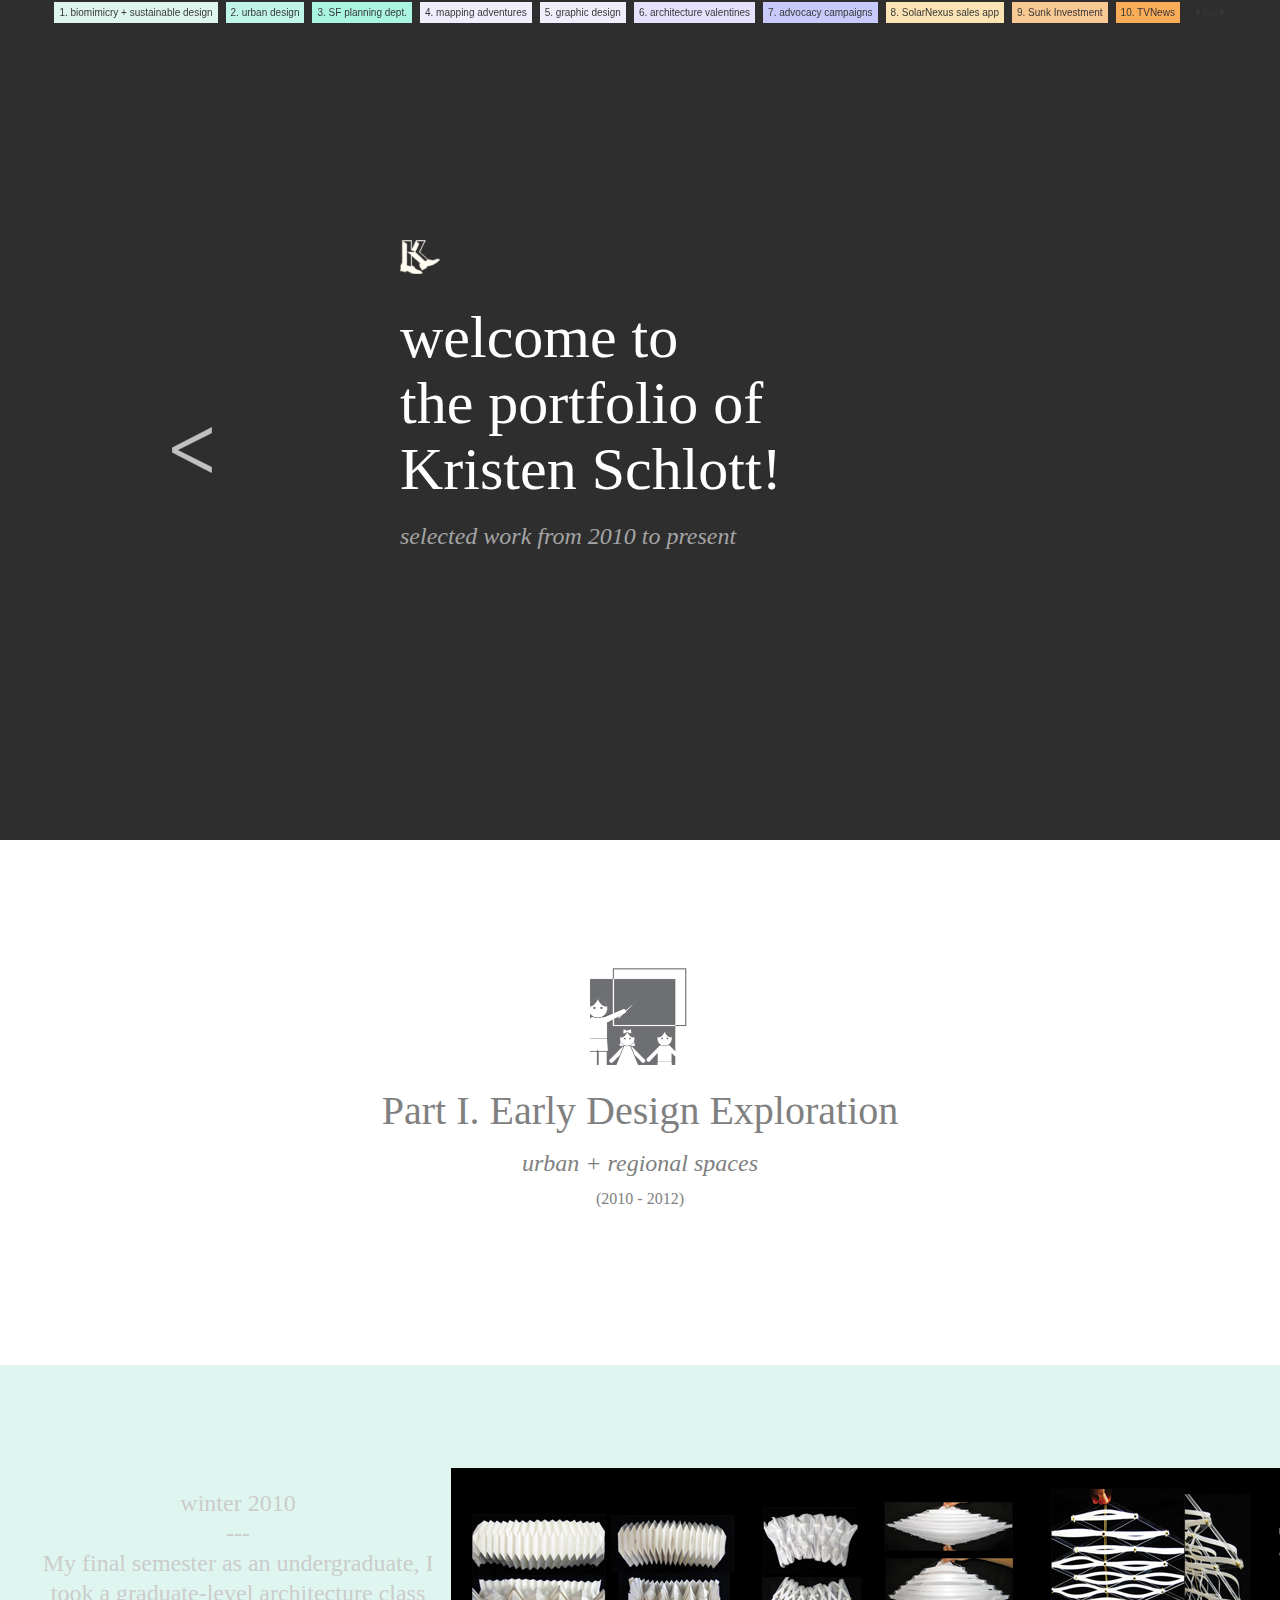
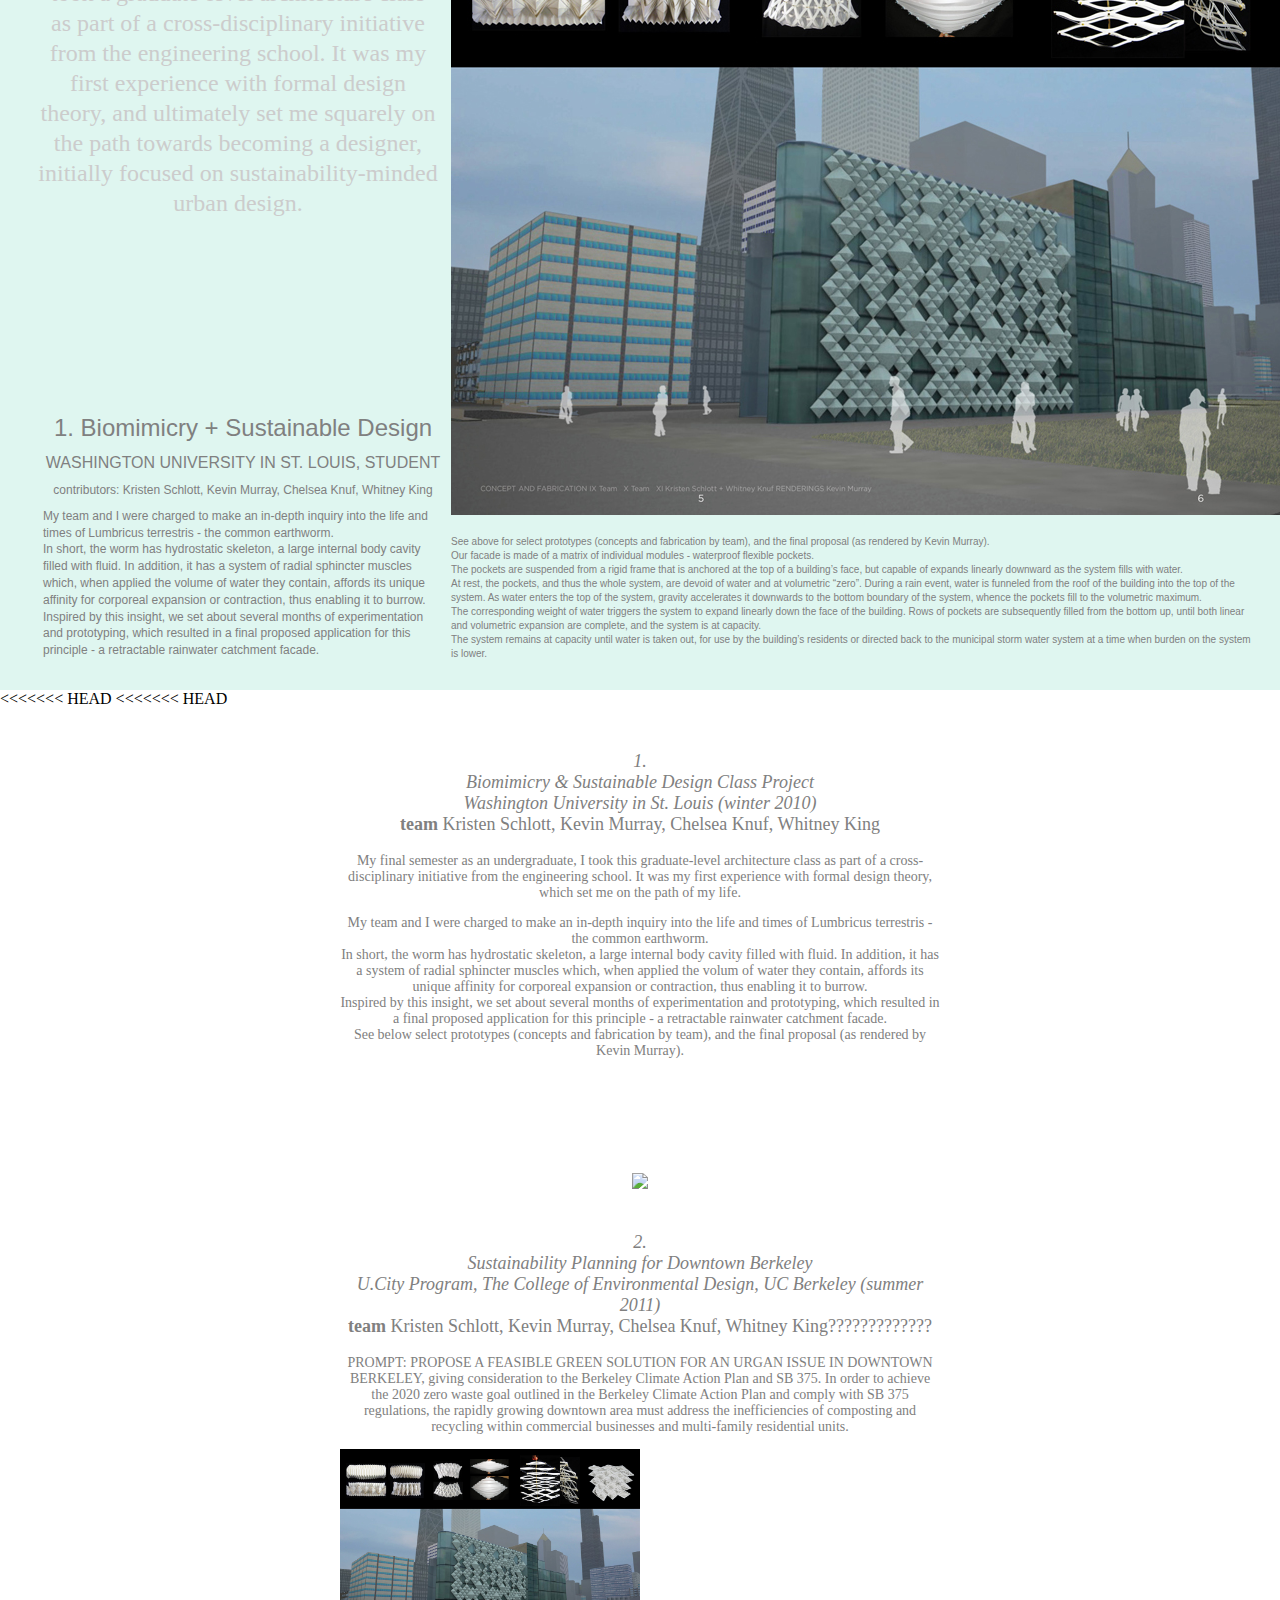
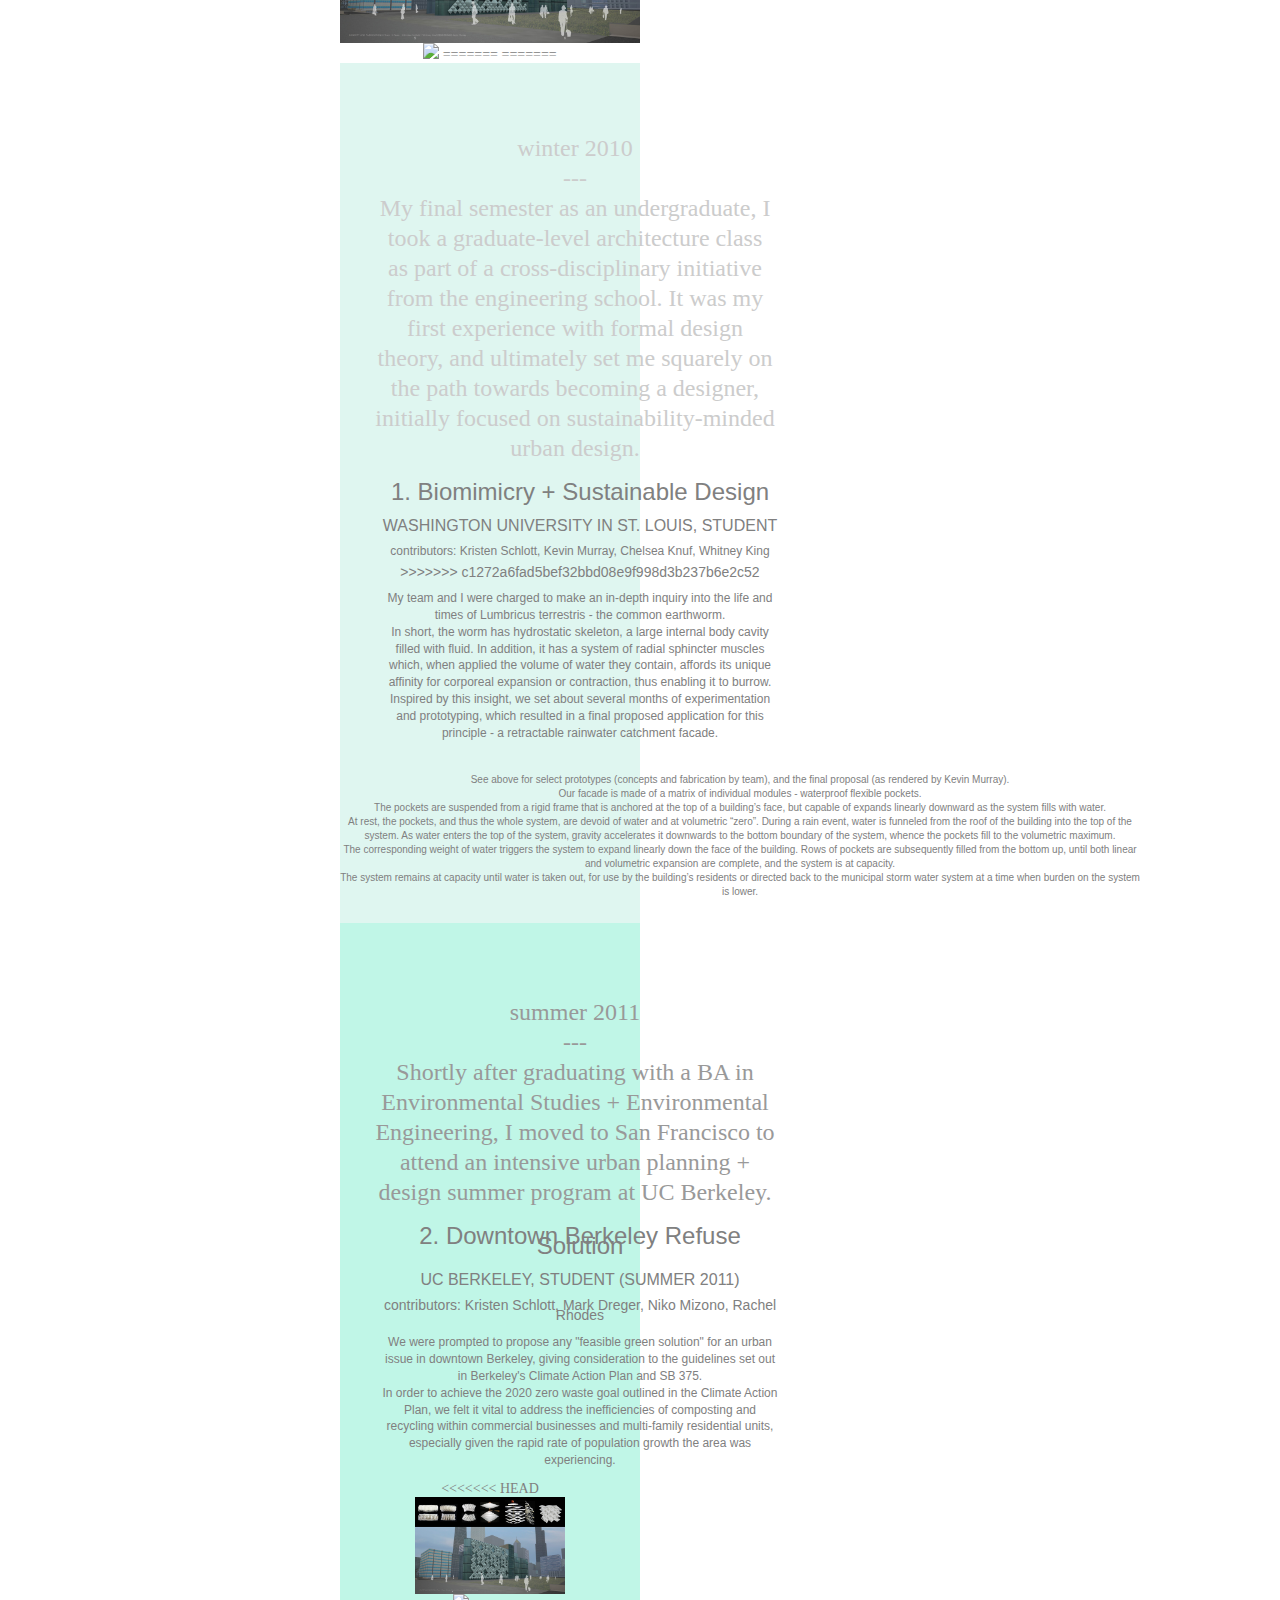
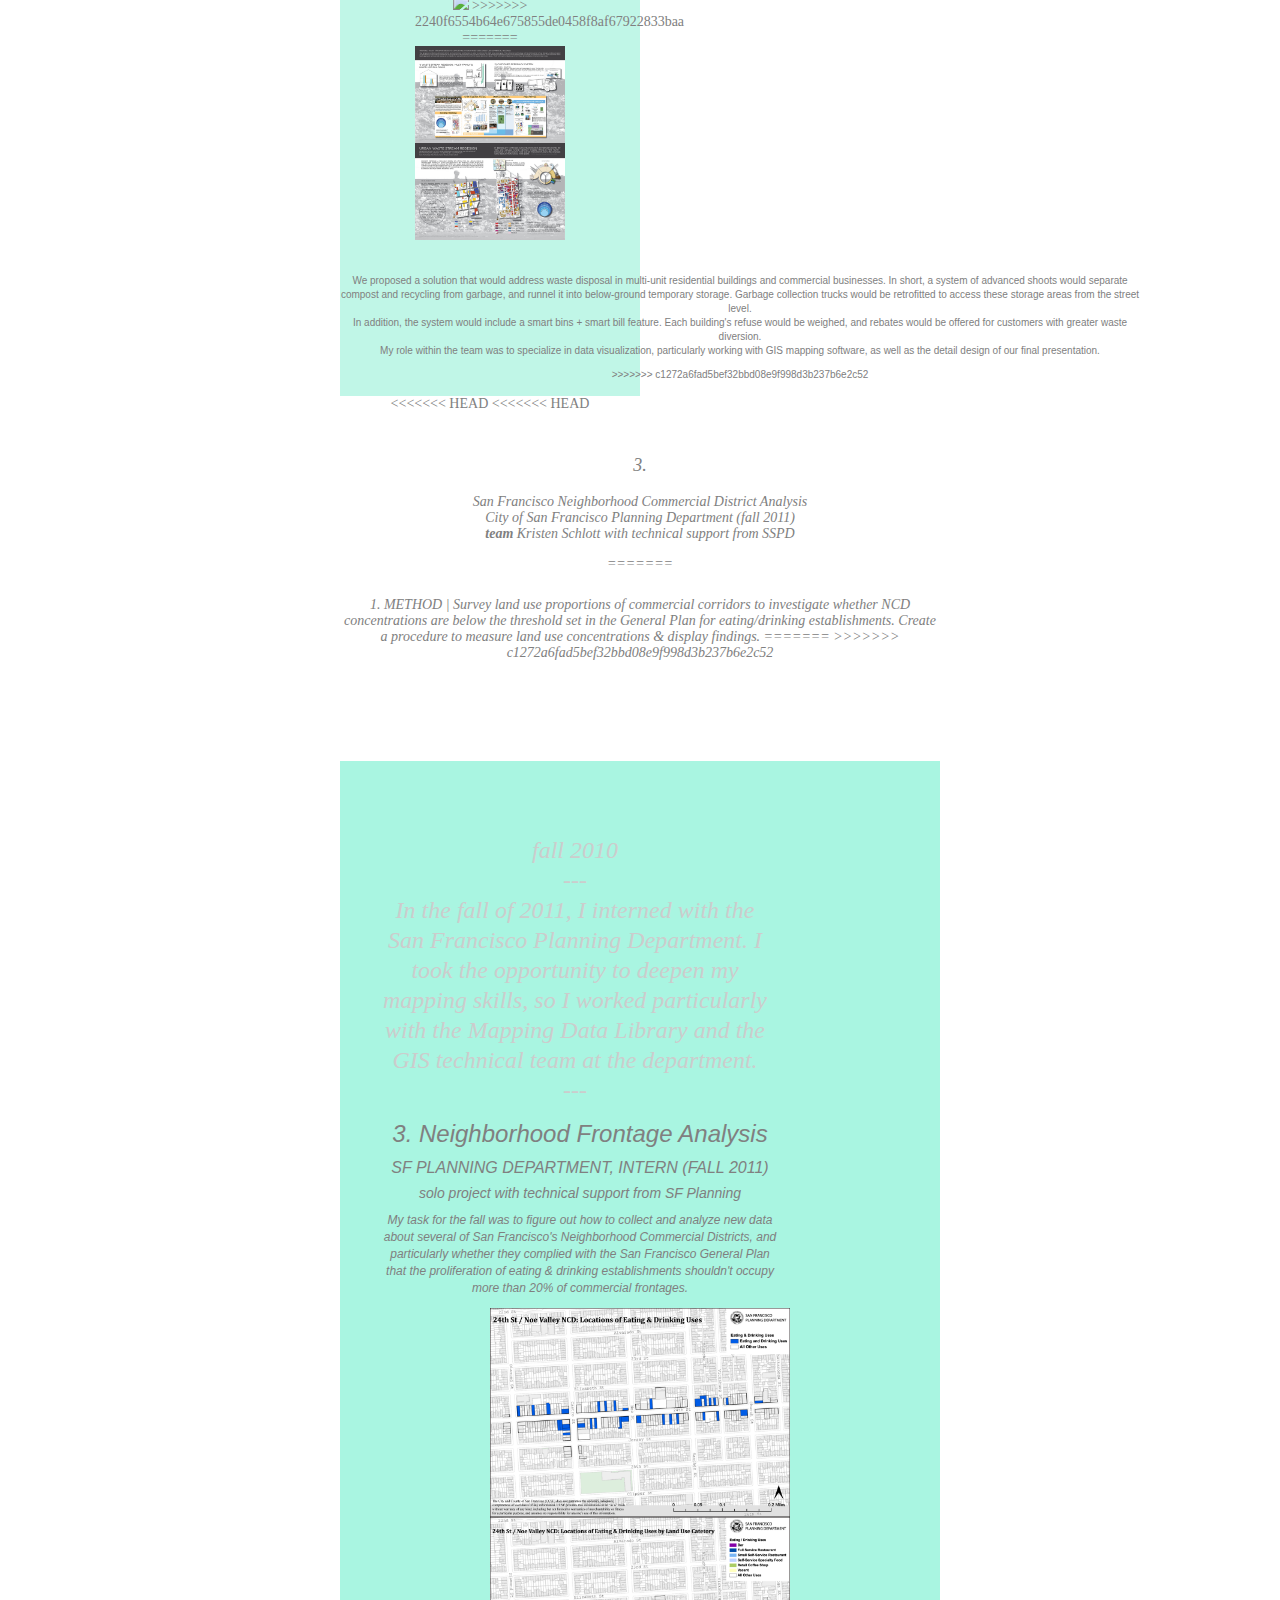
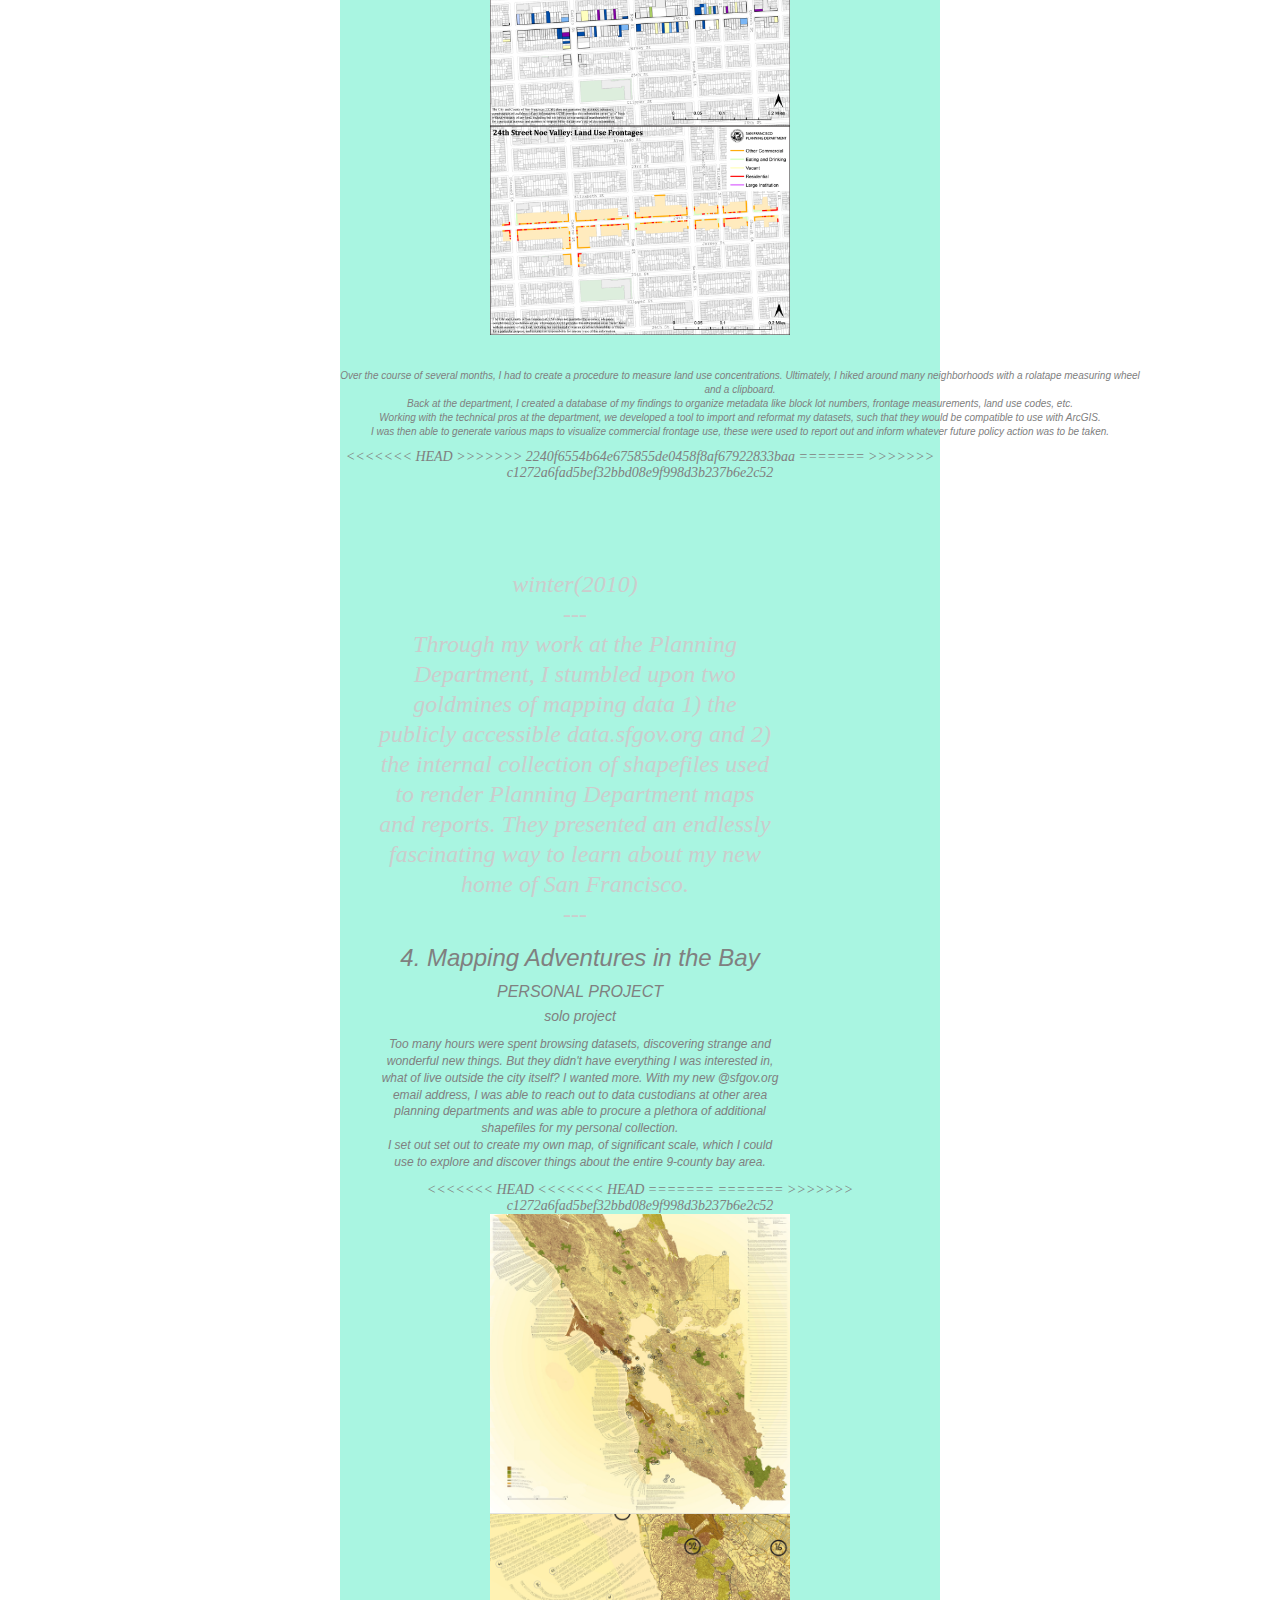
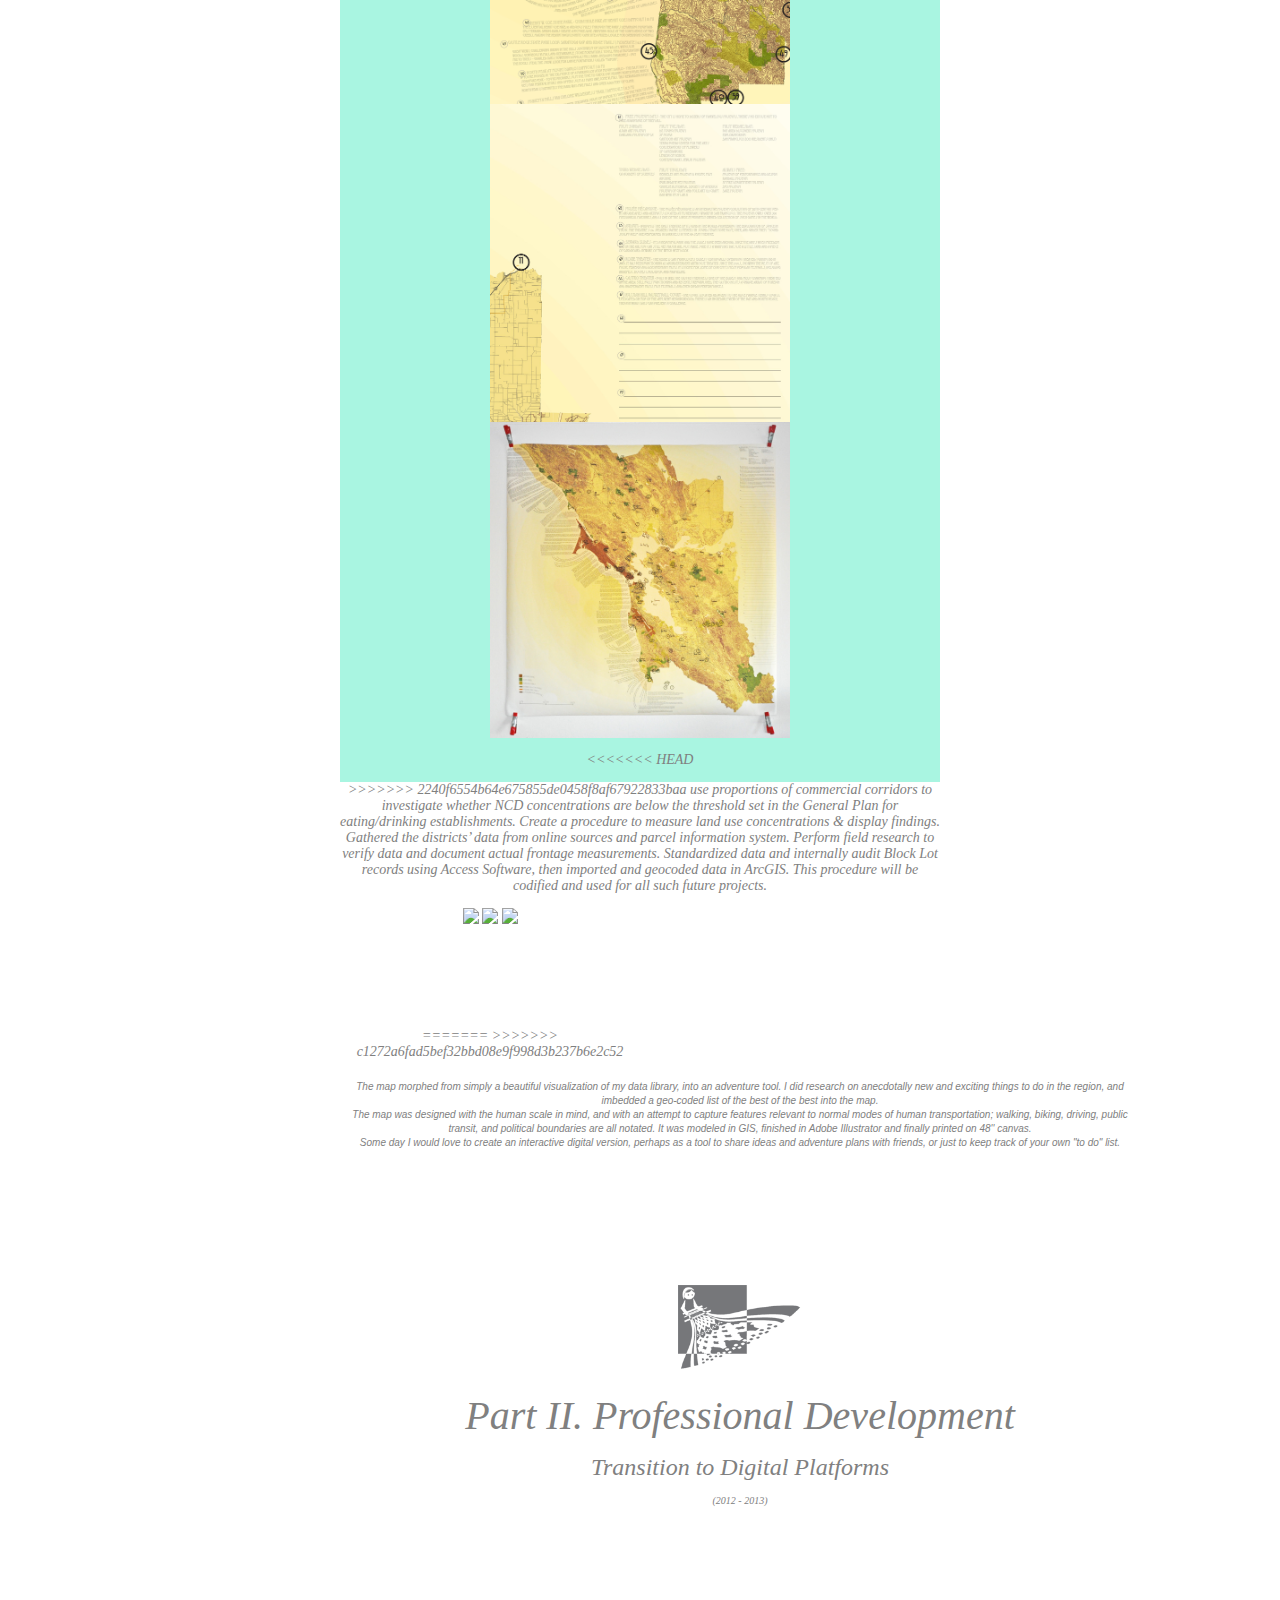
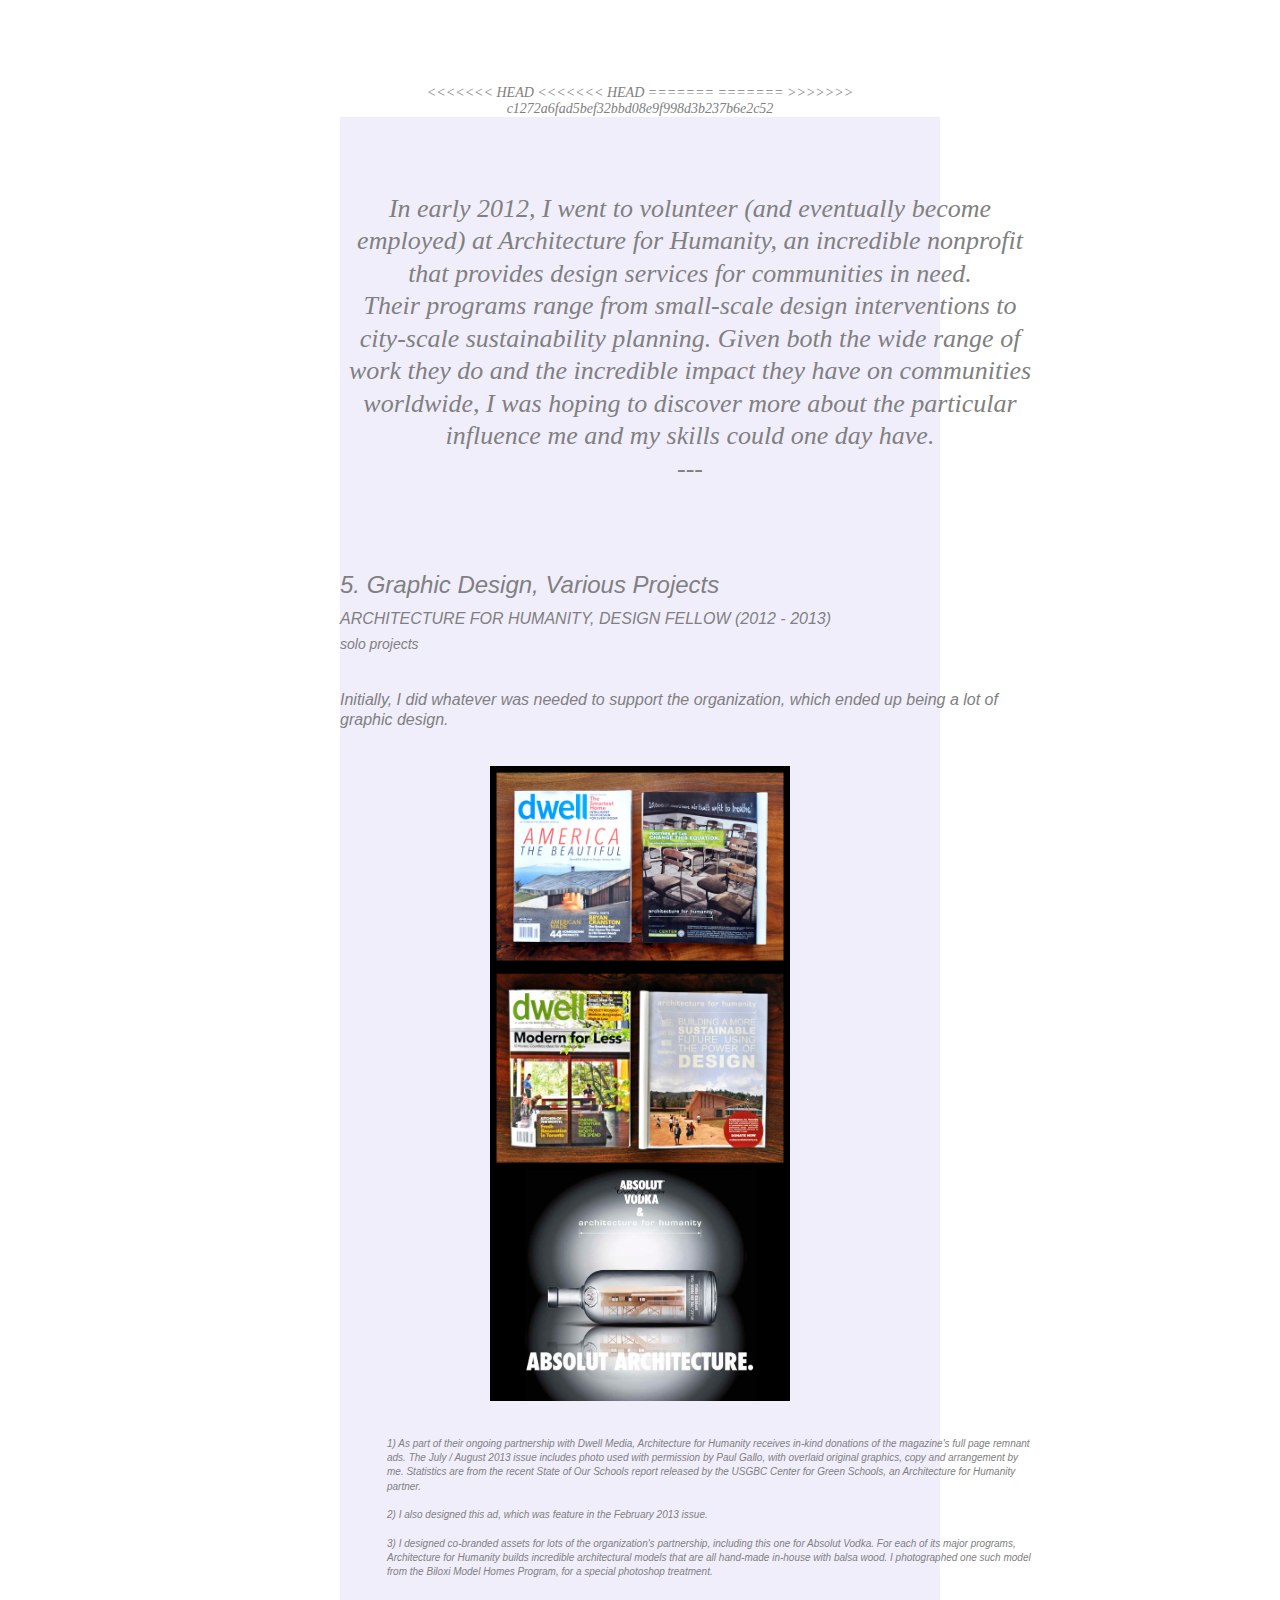
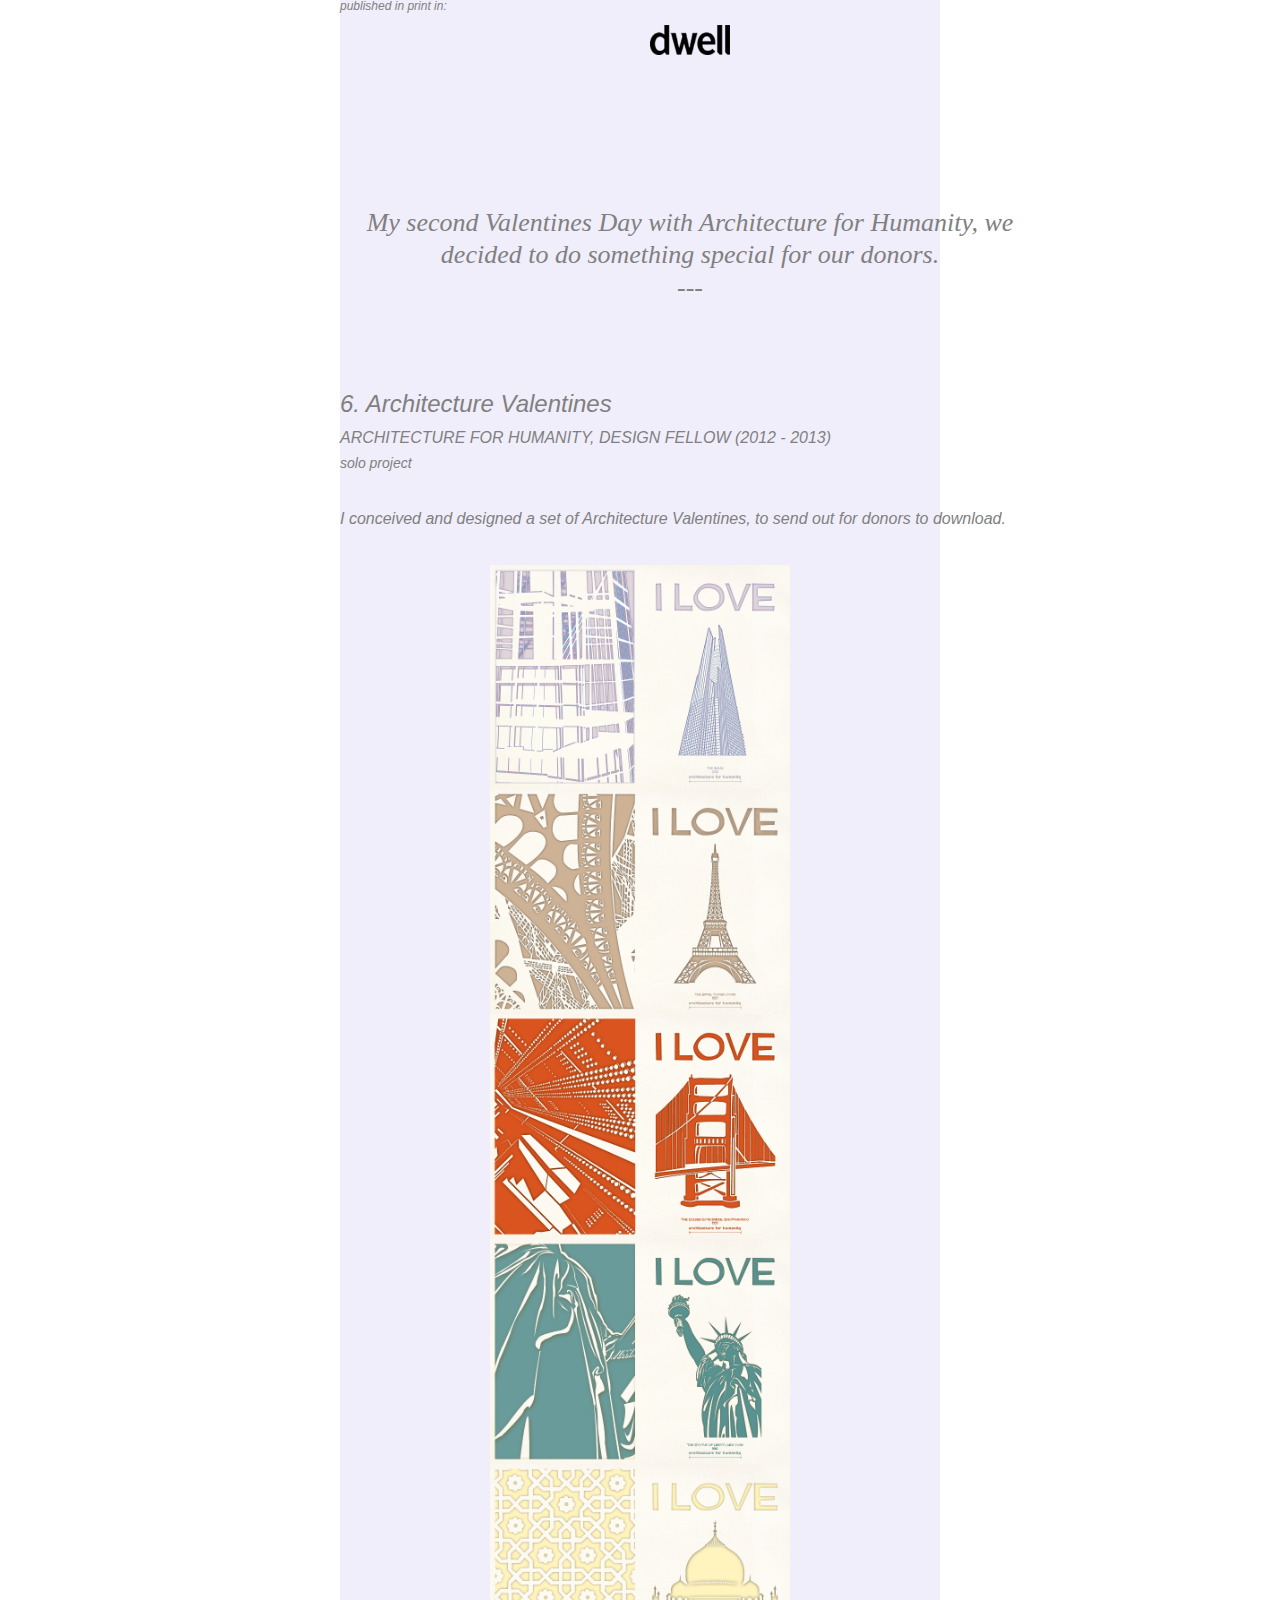
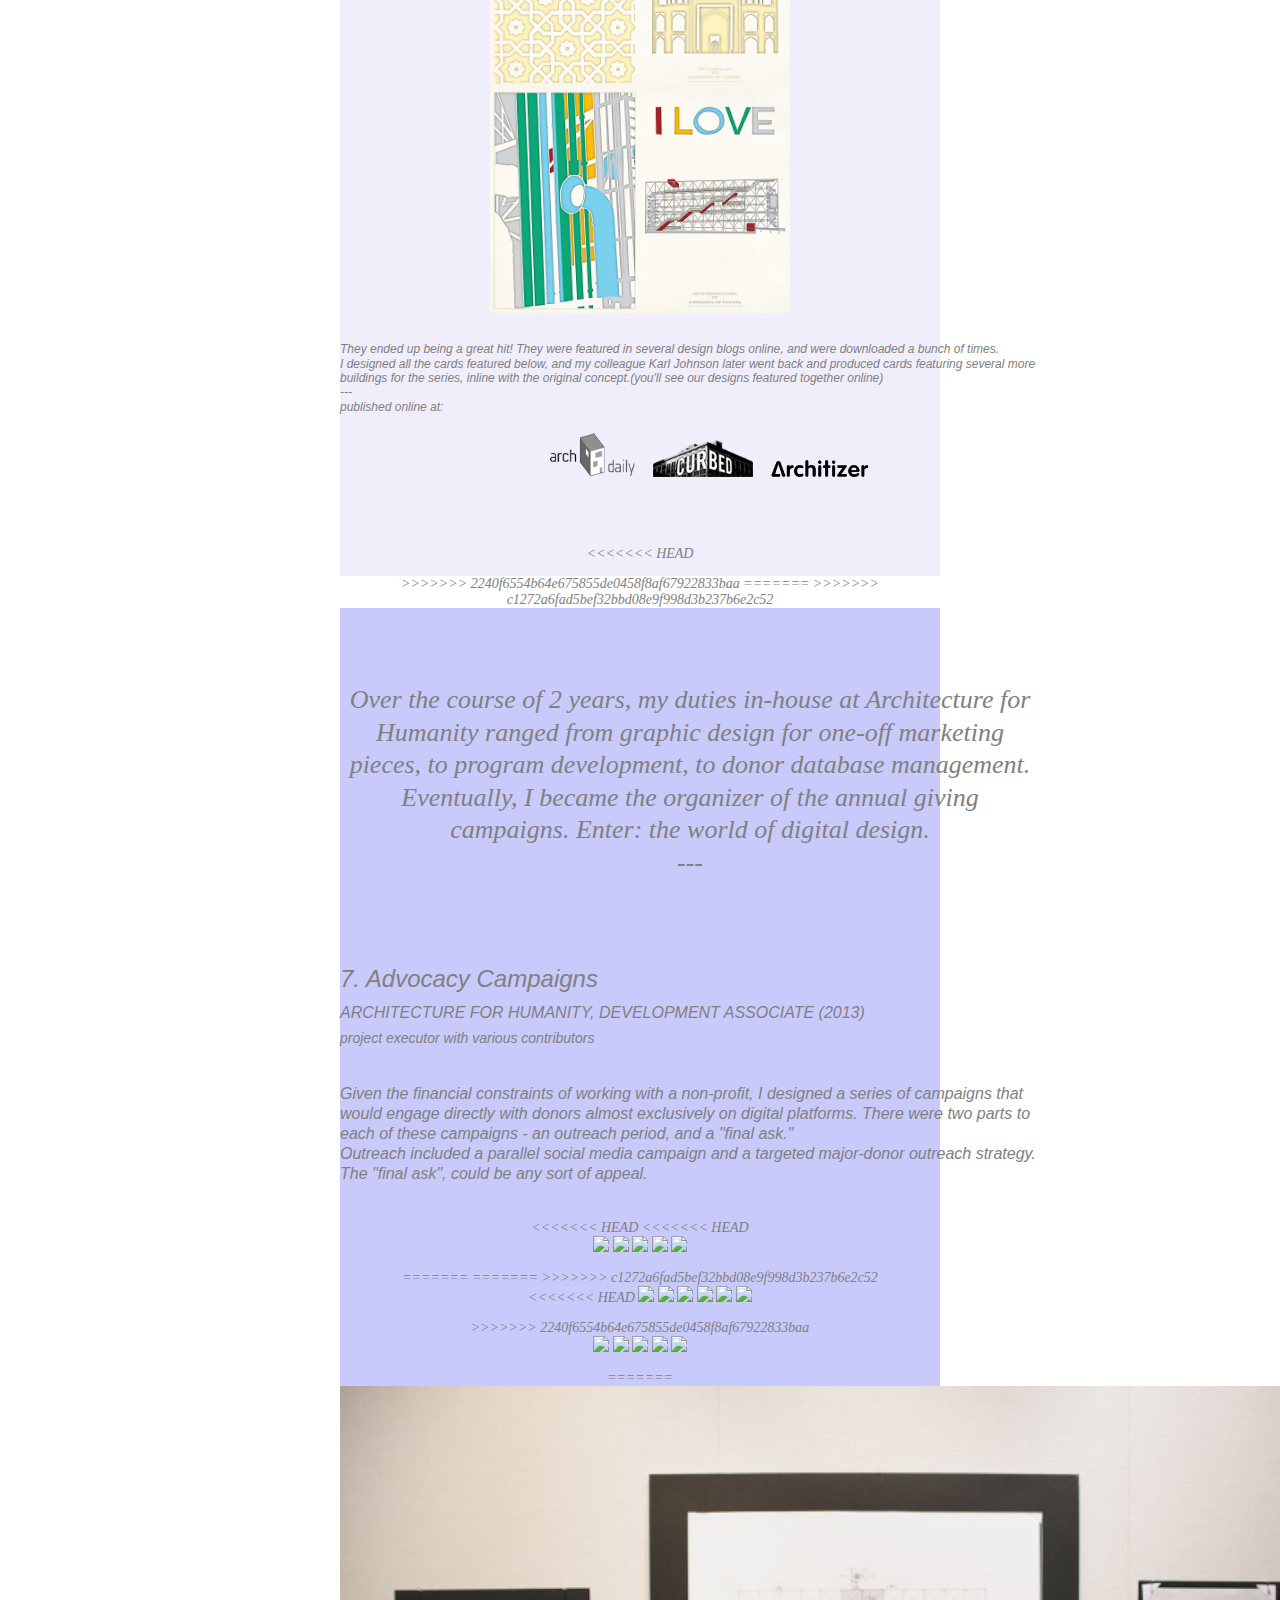
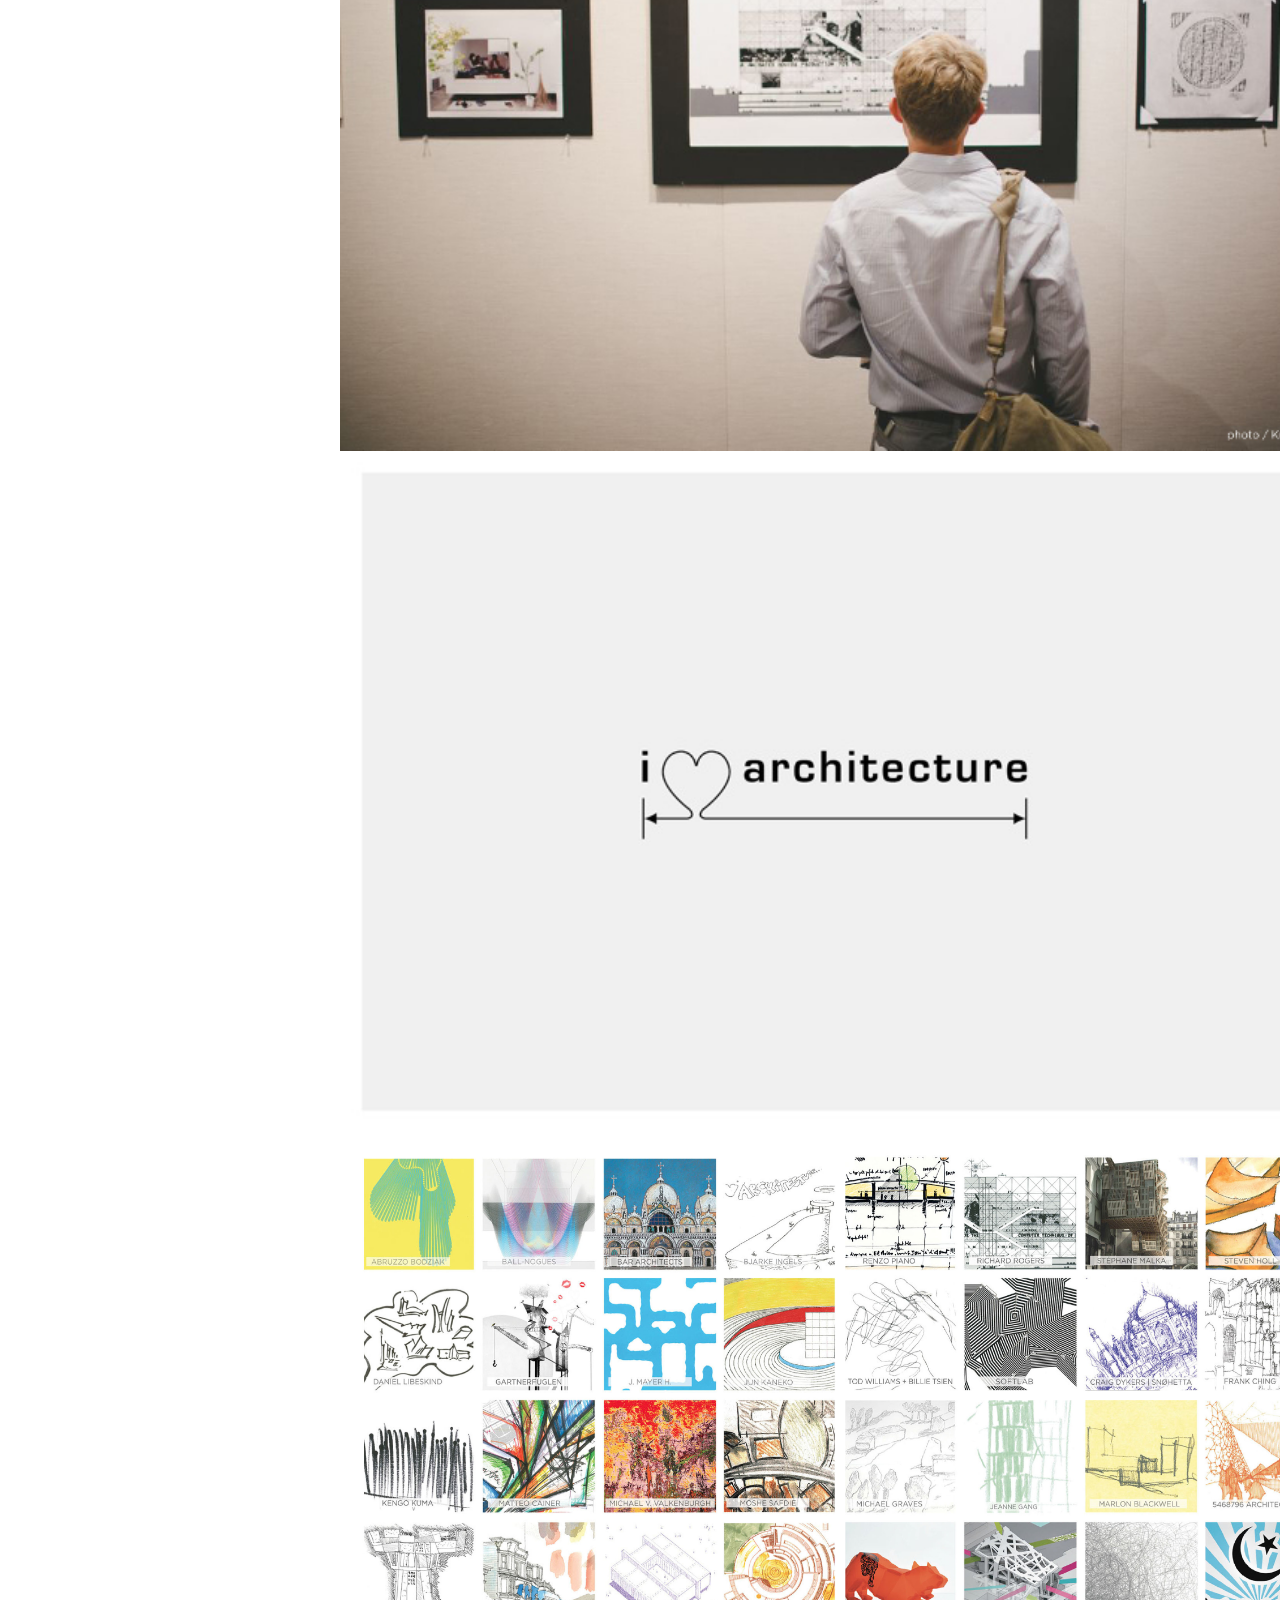
==== commit 0fd421ce: "plane changes" ====
--- a/index.html
+++ b/index.html
@@ -1,65 +1,100 @@
 <!DOCTYPE html PUBLIC "-//W3C//DTD XHTML 1.0 Transitional//EN" "http://www.w3.org/TR/xhtml1/DTD/xhtml1-transitional.dtd">
 <html xmlns="http://www.w3.org/1999/xhtml">
-<head>
-  <meta http-equiv="Content-Type" content="text/html; charset=UTF-8" />
-  <title>Slider</title>
-
-  <script src="http://ajax.googleapis.com/ajax/libs/jquery/1/jquery.min.js"></script>
-  <script src="http://malsup.github.com/jquery.cycle2.js"></script>
-
-  <link type="text/css" rel="stylesheet" href="stylesheet.css"/>
-</head>
-<body>
-
-  <div class="container">
-    <!--padding of dimensions npx npx npx npx = top right bottom left-->
-
-    <div id="navbar" align="center">
-      <ul id="navbarlist" align="center">
-        <li id="tag1k"><a href="#tag1k">urban studies & design</a></li>
-        <li id="tag2k"><a href="#tag2k">mapping adventures</a></li>
-        <li id="tag3k"><a href="#tag3k">advocacy campaigns</a></li>
-        <li id="tag4k"><a href="#tag4k">architecture valentines</a></li>
-        <li id="tag5k"><a href="#tag5k">graphic design</a></li>
-        <li id="tag6k"><a href="#tag6k">SolarNexus sales app UI</a></li>
-        <li id="tag7k"><a href="#tag7k">Sunk Investment product UI</a></li>
-        <li id="tag8k"><a href="#tag8k">TVNews product UI</a></li>
-        <li id="tag9k"><a href="#tag9k"> &#9660fun&#9660 </a></li>
-      </ul>
-    </div>
-
-    <div id="header_container">
-      <div id = "header_content_box" style="color:white">
-        <img src="images/k_logo_white_50px.png" alt="Hi, I'm Kristen!" title="Hi, I'm Kristen!">
-        <p style="font-size: 80px">welcome to</p>
-        <p style="font-size: 80px">the portfolio of</p>
-        <p style="font-size: 80px">Kristen Schlott!</p>
-        <p style="font-size: 30px; color: #A4A4A4"><i>selected work from 2010 to present</i></p>
-      </div>
-
-    </div>
-
-    <!--body-->
-
-    <div class="section_container">
-      <div class="section_content_box">
-        <img src="images/exploration_thumb.png" width="100" alt="thumbnail" title="Early Design Exploration">
-        <p style="font-size: 50px">Part I. Early Design Exploration</p>
-        <p style="font-size: 30px"><i>urban & regional spaces</i></p>
-        <p style="font-size: 20px line-height: 200%">(2010 - 2012)</p>
-      </div>
-    </div>
-
-
-    <div class="project_container" style="background-color:#DFF6F0">
-      <div class="project_content_box tag1k">
-        <p style="font-size: 24px">Urban Studies & Design</p>
-        <p> <i> 1. Biomimicry & Sustainable Design Class Project</i></p>
-        <p> <i> 2. Sustainability Planning for Downtown Berkeley</i></p>
-        <p> <i> 3. San Francisco Neighborhood Commercial District Analysis</i></p>
-        <p>- - - </p>
-      </div>
-
+  <head>
+    <meta http-equiv="Content-Type" content="text/html; charset=UTF-8" />
+    <title>Hello</title>
+
+    <script src="http://ajax.googleapis.com/ajax/libs/jquery/1/jquery.min.js"></script>
+    <script src="http://malsup.github.com/jquery.cycle2.js"></script>
+
+    <link type="text/css" rel="stylesheet" href="stylesheet.css"/>
+  </head>
+  <body>
+      <div id="navbar" align="center">
+        <ul id="navbarlist" align="center">
+          <li id="tag1k"><a href="#tag1k">1. biomimicry + sustainable design</a></li>
+          <li id="tag2k"><a href="#tag2k">2. urban design </a></li>
+          <li id="tag3k"><a href="#tag3k">3. SF planning dept.</a></li>
+          <li id="tag4k"><a href="#tag4k">4. mapping adventures</a></li>
+          <li id="tag5k"><a href="#tag5k">5. graphic design</a></li>
+          <li id="tag6k"><a href="#tag6k">6. architecture valentines</a></li>
+          <li id="tag7k"><a href="#tag7k">7. advocacy campaigns</a></li>
+          <li id="tag8k"><a href="#tag8k">8. SolarNexus sales app</a></li>
+          <li id="tag9k"><a href="#tag9k">9. Sunk Investment</a></li>
+          <li id="tag10k"><a href="#tag10k">10. TVNews</a></li>
+          <li id="tag11k"><a href="#tag11k"> &#9660fun&#9660 </a></li>
+        </ul>
+      </div>
+
+      <div id="header_container">
+        <div id = "header_content_box" style="color:white">
+          <img src="images/k_logo_white_50px.png" alt="Hi, I'm Kristen!" title="Hi, I'm Kristen!" width="40px">
+          <p style="font-size: 60px">welcome to</p>
+          <p style="font-size: 60px">the portfolio of</p>
+          <p style="font-size: 60px">Kristen Schlott!</p>
+          <p style="font-size: 24px; color: #A4A4A4"><i>selected work from 2010 to present</i></p>
+        </div>
+
+      </div>
+
+      <!--body-->
+
+      <div class="section_container">
+        <div class="section_content_box">
+          <img src="images/exploration_thumb.png" width="100" alt="thumbnail" title="Early Design Exploration">
+          <p style="font-size: 40px">Part I. Early Design Exploration</p>
+          <p style="font-size: 24px"><i>urban + regional spaces</i></p>
+          <p style="font-size: 10px line-height: 200%">(2010 - 2012)</p>
+        </div>
+      </div>
+
+
+<!--TEST-->
+      <div class="project_container" style="background-color:#DFF6F0">
+        <table id="table">
+          <tr valign="top">
+            <td><div id="one">
+            winter 2010<br>
+            ---<br>
+            My final semester as an undergraduate, I took a graduate-level architecture class as part of a cross-disciplinary initiative from the engineering school. It was my first experience with formal design theory, and ultimately set me squarely on the path towards becoming a designer, initially focused on sustainability-minded urban design. </div>
+            </td>
+          
+            <td rowspan="2" width="50px"></td>
+          
+            <td rowspan="2">
+              <img src="images/1_urban_design_1.jpg" width="1000"/>
+              <div id="four">
+              <p> See above for select prototypes (concepts and fabrication by team), and the final proposal (as rendered by Kevin Murray).<br>
+              Our facade is made of a matrix of individual modules - waterproof flexible pockets. <br> 
+              The pockets are suspended from a rigid frame that is anchored at the top of a building’s face, but capable of expands linearly downward as the system fills with water.<br>
+              At rest, the pockets, and thus the whole system, are devoid of water and at volumetric “zero”. During a rain event, water is funneled from the roof of the building into the top of the system. As water enters the top of the system, gravity accelerates it downwards to the bottom boundary of the system, whence the pockets fill to the volumetric maximum.<br>
+              The corresponding weight of water triggers the system to expand linearly down the face of the building. Rows of pockets are subsequently filled from the bottom up, until both linear and volumetric expansion are complete, and the system is at capacity.<br>
+              The system remains at capacity until water is taken out, for use by the building’s residents or directed back to the municipal storm water system at a time when burden on the system is lower.</p>
+              </div>
+            </td>
+          </tr>
+
+          <tr>
+            <td valign="bottom">
+              <div id="two" align="center">
+                <a name="tag1k"></a>
+                <p style="font-size: 24px">1. Biomimicry + Sustainable Design</p>
+                <p style="font-size: 16px">WASHINGTON UNIVERSITY IN ST. LOUIS, STUDENT</p>
+                <p style="font-size: 12px">contributors: Kristen Schlott, Kevin Murray, Chelsea Knuf, Whitney King</p>
+              </div>
+
+              <div id="three">
+                <a name="tag1k"></a>
+                <p>My team and I were charged to make an in-depth inquiry into the life and times of Lumbricus terrestris - the common earthworm.<br>  
+                In short, the worm has hydrostatic skeleton, a large internal body cavity filled with fluid. In addition, it has a system of radial sphincter muscles which, when applied the volume of water they contain, affords its unique affinity for corporeal expansion or contraction, thus enabling it to burrow.<br>
+                Inspired by this insight, we set about several months of experimentation and prototyping, which resulted in a final proposed application for this principle - a retractable rainwater catchment facade.</p>
+              </div>
+            </td>
+          </tr>
+        </table>
+      </div>
+
+<<<<<<< HEAD
 <<<<<<< HEAD
       <div class="project_caption">
         <p style="font-size: 18px"><i>1.<br> 
@@ -95,44 +130,69 @@
           <img src="images/1_urban_design_1.jpg"/ width="1000">
           <img src="images/1_urban_design_2.jpg"/ width="1000">
 =======
-        </div>
-
-        <div class="project_caption">
-          <p style="font-size: 18px"><i>1.<br>
-          Biomimicry & Sustainable Design Class Project<br>
-          Washington University in St. Louis (winter 2010)</i><br>
-          <b>team</b> Kristen Schlott, Kevin Murray, Chelsea Knuf, Whitney King
-          </p>
-          <p>
-          My final semester as an undergraduate, I took this graduate-level architecture class as part of a cross-disciplinary initiative from the engineering school. It was my first experience with formal design theory which ultimately .
-          </p>
-          <p>
-          Per the class's biomimicry curriculum, my team ( and I were charged with an in-depth inquiry into the life and times of Lumbricus terrestris - the common earthworm.<br>
-          Afer weeks of study, we leveraged our new-found understanding of the truly fascinating and complex mechanics of earthworm locomotion into a sustainable design proposal. <br>
-          Several months of experimentation and prototyping resulted in a final proposal - a rainwater catchment facade inspired particularly by the worm's unique musculature and hydrostatic skeleton; a union of volumentric and linear expansion and contraction. <br>
-          See below select prototypes (concepts and fabrication by the whole team), and the final proposal (rendered by Kevin Murray).
-          </p>
-        </div>
-
-
-<!--Volumetrically, the facade consists of a series of flexible waterproof pockets. The pockets have closed edges except for
-openings along the top boundary of the system where it meets the building (allowing water to enter the system from outside), and at each pocket’s corners whereby they are joined to one another; allowing water to pass from pocket to pocket within the system. On the macro-level, this freedom of water flow also allows for variable distribution of water within the system.
-At rest, the pockets, and thus the whole system, are devoid of water and at volumetric “zero”.
-During a rain event, water is funneled from the roof of the building into the top of the system, through  the building’s gutter system. As water enters the top of the system, gravity accelerates it downwards to the bottom boundary of the system, whence the pockets fill to the volumetric maximum. Rows of pockets are subsequently filled from the
-bottom  up, until the entire system is at capacity.
-The system will remain at capacity until water is taken out, to used by the building’s residents or directed back to the municipal sewer system at a time when burden on the system is low.
-Linearly, the facade is like a curtain. The pockets are aligned on a rigid frame that is anchored at the top of a building’s face, and expands downward as the system fills with water. This is made possible through a spring system, which is
-activated by the mass of water entering the system. When it contains a “zero” or other low
-volume of water, it retracts towards the anchor point at the top of the building, exposing the building face.
-</p>-->
-
-        <div align="center">
-          <img src="images/1_urban_design_3.jpg"/ width="1000">
-        </div>
-
-        <p class="project_caption">1.
-PROMPT: PROPOSE A FEASIBLE GREEN SOLUTION FOR AN URGAN ISSUE IN DOWNTOWN BERKELEY, giving consideration to the Berkeley Climate Action Plan and SB 375. In order to achieve the 2020 zero waste goal outlined in the Berkeley Climate Action Plan and comply with SB 375 regulations, the rapidly growing downtown area must address the inefficiencies of composting and recycling within commercial businesses and multi-family residential units.
-        </p>
+=======
+
+<!--PROJECT 1 -->
+
+      <div class="project_container" style="background-color:#DFF6F0">
+
+        <div id="one">
+          winter 2010<br>
+          ---<br>
+          My final semester as an undergraduate, I took a graduate-level architecture class as part of a cross-disciplinary initiative from the engineering school. It was my first experience with formal design theory, and ultimately set me squarely on the path towards becoming a designer, initially focused on sustainability-minded urban design. </div>
+
+        <div id="two">
+          <a name="tag1k"></a>
+          <p style="font-size: 24px">1. Biomimicry + Sustainable Design</p>
+          <p style="font-size: 16px">WASHINGTON UNIVERSITY IN ST. LOUIS, STUDENT</p>
+          <p style="font-size: 12px">contributors: Kristen Schlott, Kevin Murray, Chelsea Knuf, Whitney King</p>
+>>>>>>> c1272a6fad5bef32bbd08e9f998d3b237b6e2c52
+        </div>
+
+        <div id="three">
+          <a name="tag1k"></a>
+          <p>My team and I were charged to make an in-depth inquiry into the life and times of Lumbricus terrestris - the common earthworm.<br>  
+          In short, the worm has hydrostatic skeleton, a large internal body cavity filled with fluid. In addition, it has a system of radial sphincter muscles which, when applied the volume of water they contain, affords its unique affinity for corporeal expansion or contraction, thus enabling it to burrow.<br>
+          Inspired by this insight, we set about several months of experimentation and prototyping, which resulted in a final proposed application for this principle - a retractable rainwater catchment facade.</p>
+        </div>
+
+        <div align="left" style="margin-left:400px">
+          <img src="images/1_urban_design_1.jpg"/>
+        </div>
+
+        <div id="four">
+        <p> See above for select prototypes (concepts and fabrication by team), and the final proposal (as rendered by Kevin Murray).<br>
+        Our facade is made of a matrix of individual modules - waterproof flexible pockets. <br> 
+        The pockets are suspended from a rigid frame that is anchored at the top of a building’s face, but capable of expands linearly downward as the system fills with water.<br>
+        At rest, the pockets, and thus the whole system, are devoid of water and at volumetric “zero”. During a rain event, water is funneled from the roof of the building into the top of the system. As water enters the top of the system, gravity accelerates it downwards to the bottom boundary of the system, whence the pockets fill to the volumetric maximum.<br>
+        The corresponding weight of water triggers the system to expand linearly down the face of the building. Rows of pockets are subsequently filled from the bottom up, until both linear and volumetric expansion are complete, and the system is at capacity.<br>
+        The system remains at capacity until water is taken out, for use by the building’s residents or directed back to the municipal storm water system at a time when burden on the system is lower.</p>
+        </div>
+      </div> 
+
+
+
+<!--PROJECT 2 -->
+
+      <div class="project_container" style="background-color:#C0F6E7">
+
+        <div style="color: #999999" id="one">
+          <p>summer 2011<br>
+          ---<br>
+          Shortly after graduating with a BA in Environmental Studies + Environmental Engineering, I moved to San Francisco to attend an intensive urban planning + design summer program at UC Berkeley. 
+          </p>
+        </div>
+
+        <div id="two">
+          <p style="font-size: 24px">2. Downtown Berkeley Refuse Solution</p>
+          <p style="font-size: 16px">UC BERKELEY, STUDENT (SUMMER 2011)</p>
+          <p stype="font-size:12px">contributors: Kristen Schlott, Mark Dreger, Niko Mizono, Rachel Rhodes</p>
+        </div>
+
+        <div id="three">
+          <p>We were prompted to propose any "feasible green solution" for an urban issue in downtown Berkeley, giving consideration to the guidelines set out in Berkeley's Climate Action Plan and SB 375.<br> In order to achieve the 2020 zero waste goal outlined in the Climate Action Plan, we felt it vital to address the inefficiencies of composting and recycling within commercial businesses and multi-family residential units, especially given the rapid rate of population growth the area was experiencing.
+        </pr>
+        </div>
 
         <div class="cycle-slideshow"
              data-cycle-auto-height=container
@@ -141,13 +201,23 @@
              >
           <div class="cycle-prev"></div>
           <div class="cycle-next"></div>
+<<<<<<< HEAD
           <img src="images/1_urban_design_1.jpg" width="1000">
           <img src="images/1_urban_design_2.jpg" width="1000">
 >>>>>>> 2240f6554b64e675855de0458f8af67922833baa
-        </div>
-      </div>
-
-
+=======
+          <img src="images/2_urban_design_1.jpg" width="1000">
+          <img src="images/2_urban_design_2.jpg" width="1000">
+        </div>
+
+        <div id="four">
+          <p> We proposed a solution that would address waste disposal in multi-unit residential buildings and commercial businesses. In short, a system of advanced shoots would separate compost and recycling from garbage, and runnel it into below-ground temporary storage. Garbage collection trucks would be retrofitted to access these storage areas from the street level.<br/>In addition, the system would include a smart bins + smart bill feature. Each building's refuse would be weighed, and rebates would be offered for customers with greater waste diversion. <br/>My role within the team was to specialize in data visualization, particularly working with GIS mapping software, as well as the detail design of our final presentation.</p>
+>>>>>>> c1272a6fad5bef32bbd08e9f998d3b237b6e2c52
+        </div>
+
+      </div> 
+
+<<<<<<< HEAD
 <<<<<<< HEAD
       <div class="project_caption">
         <p style="font-size: 18px"><i>3.<br>
@@ -158,29 +228,34 @@
 =======
         <p class="project_caption">1.
 METHOD | Survey land use proportions of commercial corridors to investigate whether NCD concentrations are below the threshold set in the General Plan for eating/drinking establishments. Create a procedure to measure land use concentrations & display findings.
-
-Gathered the districts’ data from online sources and parcel information system. Perform field research to verify data and document actual frontage measurements. Standardized data and internally audit Block Lot records using Access Software, then imported and geocoded data in ArcGIS. This procedure will be codified and used for all such future projects.</p>
-        <div class="cycle-slideshow"
-             data-cycle-auto-height=container
-             data-cycle-fx=scrollHorz
-             data-cycle-timeout=0
-             >
-            <div class="cycle-prev"></div>
-            <div class="cycle-next"></div>
-            <img src="images/1_urban_design_5.png"/ width="1000">
-            <img src="images/1_urban_design_6.png"/ width="1000">
-            <img src="images/1_urban_design_7.png"/ width="1000">
-        </div>
->>>>>>> 2240f6554b64e675855de0458f8af67922833baa
-
-        <p>
-            I interned at the San Francisco Planning Department for
-
-
-
-
-<<<<<<< HEAD
-=======
+=======
+>>>>>>> c1272a6fad5bef32bbd08e9f998d3b237b6e2c52
+
+<!--PROJECT 3 -->
+
+      <div class="project_container" style="background-color:#A9F5E1">
+
+        <div id="one" style="999999">
+          <p>
+          fall 2010<br>
+          ---<br>
+          In the fall of  2011, I interned with the San Francisco Planning Department. I took the opportunity to deepen my mapping skills, so I worked particularly with the Mapping Data Library and the GIS technical team at the department.
+          <br>
+            --- 
+          </p>
+        </div>
+
+        <div id="two">
+          <p style="font-size: 24px">3. Neighborhood Frontage Analysis</p>
+          <p style="font-size: 16px">SF PLANNING DEPARTMENT, INTERN (FALL 2011)</p>
+          <p stype="font-size:12px">solo project with technical support from SF Planning</p>
+        </div>
+
+        <div id="three">
+          <p>My task for the fall was to figure out how to collect and analyze new data about several of San Francisco's Neighborhood Commercial Districts, and particularly whether they complied with the San Francisco General Plan that the proliferation of eating & drinking establishments shouldn't occupy more than 20% of commercial frontages. 
+        </pr>
+        </div>
+
         <div class="cycle-slideshow"
              data-cycle-auto-height=container
              data-cycle-fx=scrollHorz
@@ -188,13 +263,63 @@
              >
           <div class="cycle-prev"></div>
           <div class="cycle-next"></div>
-          <img src="images/2_bucket_map_1.jpg"/>
-          <img src="images/2_bucket_map_2.png"/>
-          <img src="images/2_bucket_map_3.png"/>
-          <img src="images/2_bucket_map_4.jpg"/>
-          <img src="images/2_bucket_map_5.png"/>
-          <img src="images/2_bucket_map_6.jpg"/>
-        </div>
+          <img src="images/3_urban_design_1.png" width="1000">
+          <img src="images/3_urban_design_2.png" width="1000">
+          <img src="images/3_urban_design_3.png" width="1000">
+        </div>
+
+        <div id="four">
+          <p> Over the course of several months, I had to create a procedure to measure land use concentrations. Ultimately, I hiked around many neighborhoods with a rolatape measuring wheel and a clipboard. <br>Back at the department, I created a database of my findings to organize metadata like block lot numbers, frontage measurements, land use codes, etc.<br> Working with the technical pros at the department, we developed a tool to import and reformat my datasets, such that they would be compatible to use with ArcGIS.<br>I was then able to generate various maps to visualize commercial frontage use, these were used to report out and inform whatever future policy action was to be taken.</p>
+        </div>
+<<<<<<< HEAD
+>>>>>>> 2240f6554b64e675855de0458f8af67922833baa
+=======
+>>>>>>> c1272a6fad5bef32bbd08e9f998d3b237b6e2c52
+
+      </div> 
+
+<!--PROJECT 4 -->
+
+      <div class="project_container" style="background-color:#A9F5E1">
+
+        <div id="one">
+          <p>winter(2010)<br>
+          ---<br>
+          Through my work at the Planning Department, I stumbled upon two goldmines of mapping data 1) the publicly accessible data.sfgov.org and 2) the internal collection of shapefiles used to render Planning Department maps and reports. They presented an endlessly fascinating way to learn about my new home of San Francisco. 
+          <br>
+            --- 
+          </p>
+        </div>
+
+        <div id="two">
+          <p style="font-size: 24px">4. Mapping Adventures in the Bay</p>
+          <p style="font-size: 16px">PERSONAL PROJECT</p>
+          <p stype="font-size:12px">solo project</p>
+        </div>
+
+        <div id="three">
+          <p>Too many hours were spent browsing datasets, discovering strange and wonderful new things. But they didn't have everything I was interested in, what of live outside the city itself? I wanted more. With my new @sfgov.org email address, I was able to reach out to data custodians at other area planning departments and was able to procure a plethora of additional shapefiles for my personal collection.<br>I set out set out to create my own map, of significant scale, which I could use to explore and discover things about the entire 9-county bay area.  
+        </pr>
+        </div>
+
+<<<<<<< HEAD
+<<<<<<< HEAD
+=======
+=======
+>>>>>>> c1272a6fad5bef32bbd08e9f998d3b237b6e2c52
+        <div class="cycle-slideshow"
+             data-cycle-auto-height=container
+             data-cycle-fx=scrollHorz
+             data-cycle-timeout=0
+             >
+          <div class="cycle-prev"></div>
+          <div class="cycle-next"></div>
+          <img src="images/4_bucket_map_1.jpg" width="1000">
+          <img src="images/4_bucket_map_2.png" width="1000">
+          <img src="images/4_bucket_map_4.jpg" width="1000">
+          <img src="images/4_bucket_map_6.jpg" width="1000">
+        </div>
+<<<<<<< HEAD
       </div>
 >>>>>>> 2240f6554b64e675855de0458f8af67922833baa
 
@@ -208,79 +333,157 @@
               <img src="images/1_urban_design_7.png"/ width="1000">
             </div>
       </div>
-
-          <div class="project_container" style="background-color:#A9F5E1">
-            <div class="project_content_box tag2k">
-              <p style="font-size: 24px"> Mapping Adventures in the Bay Area </p>
-              <p> <i>personal project (fall 2011)</i></p>
-            </div>
-
-            <div class="cycle-slideshow" data-cycle-auto-height=container>
-              <img src="images/2_bucket_map_1.jpg"/>
-              <img src="images/2_bucket_map_2.png"/>
-              <img src="images/2_bucket_map_3.png"/>
-              <img src="images/2_bucket_map_4.jpg"/>
-              <img src="images/2_bucket_map_5.png"/>
-              <img src="images/2_bucket_map_6.jpg"/>
-            </div>
-          </div>
-
-          <div class="section_container">
-            <div class="section_content_box">
-              <img src="images/pro-dev_thumb.png" width="100" alt="thumbnail" title="Professional Development">
-              <p style="font-size: 50px">Part II. Professional Development</p>
-              <p style="font-size: 30px"><i>transitioning to digital platforms</i></p>
-              <p style="font-size: 20px">(2012 - 2013)</p>
-
-            </div>
-          </div>
-
-<<<<<<< HEAD
-=======
+=======
+>>>>>>> c1272a6fad5bef32bbd08e9f998d3b237b6e2c52
+
+        <div id="four">
+          <p> The map morphed from simply a beautiful visualization of my data library, into an adventure tool. I did research on anecdotally new and exciting things to do in the region, and imbedded a geo-coded list of the best of the best into the map.<br>The map was designed with the human scale in mind, and with an attempt to capture features relevant to normal modes of human transportation; walking, biking, driving, public transit, and political boundaries are all notated. It was modeled in GIS, finished in Adobe Illustrator and finally printed on 48'' canvas.<br>Some day I would love to create an interactive digital version,  perhaps as a tool to share ideas and adventure plans with friends, or just to keep track of your own "to do" list.</p>
+        </div>
+
+      </div> 
+
+
+      <div class="section_container">
+        <div class="section_content_box">
+          <img src="images/sig_works_thumb.png" width="125" alt="thumbnail" title="Substantial Works">
+          <p style="font-size: 40px">Part II. Professional Development</p>
+          <p style="font-size: 24px"><i>Transition to Digital Platforms</i></p>
+          <p style="font-size: 10px">(2012 - 2013)</p>
+        </div>
+      </div>
+
+
+<<<<<<< HEAD
+<<<<<<< HEAD
+=======
+=======
+<!--PROJECT 5 -->
+
+>>>>>>> c1272a6fad5bef32bbd08e9f998d3b237b6e2c52
       <div class="project_container" style="background-color:#F1EEFC">
-        <div class="project_content_box tag3k">
-          <p style="font-size: 24px"> Advocacy Campaign Creative Direction + Asset Design</p>
-          <p> <i>Architecture for Humanty (spring 2012 + winter 2012)</i></p>
+
+        <div class="caption_h0">
+          <p>In early 2012, I went to volunteer (and eventually become employed) at Architecture for Humanity, an incredible nonprofit that provides design services for communities in need. <br>Their programs range from small-scale design interventions to city-scale sustainability planning.  Given both the wide range of work they do and the incredible impact they have on communities worldwide, I was hoping to discover more about the particular influence me and my skills could one day have.
+          <br>
+            --- 
+          </p>
+        </div>
+
+        <div class="caption_h1">
+          <p style="font-size: 24px">5. Graphic Design, Various Projects</p>
+          <p style="font-size: 16px">ARCHITECTURE FOR HUMANITY, DESIGN FELLOW (2012 - 2013)</p>
+          <p stype="font-size:12px">solo projects</p>
+        </div>
+
+        <div class="caption_h2">
+          <p>Initially, I did whatever was needed to support the organization, which ended up being a lot of graphic design.  
+        </pr>
         </div>
 
         <div class="cycle-slideshow"
              data-cycle-auto-height=container
              data-cycle-fx=scrollHorz
-             data-cycle-timeout=0 >
+             data-cycle-timeout=0
+             >
           <div class="cycle-prev"></div>
           <div class="cycle-next"></div>
-          <img src="images/3_ilacamp_1.jpg"/>
-          <img src="images/3_ilacamp_2.jpg"/>
-          <img src="images/3_ilacamp_3.jpg"/>
-          <img src="images/3_ilacamp_4.jpg"/>
-          <img src="images/3_ilacamp_5.jpg"/>
-        </div>
-
-        <!--#3B slideshow images -->
+          <img src="images/5_graphics_1.jpg" width="1000">
+          <img src="images/5_graphics_2.jpg" width="1000">
+          <img src="images/5_graphics_3.jpg" width="1000">
+        </div>
+
+        <div class="caption_h3">
+          <p> 
+            <ol>
+              <li>1) As part of their ongoing partnership with Dwell Media, Architecture for Humanity receives in-kind donations of the magazine's full page remnant ads. The July / August 2013 issue includes photo used with permission by Paul Gallo, with overlaid original graphics, copy and arrangement by me. Statistics are from the recent State of Our Schools report released by the USGBC Center for Green Schools, an Architecture for Humanity partner.</li>
+              <li>2) I also designed this ad, which was feature in the February 2013 issue.</li>
+              <li>3) I designed co-branded assets for lots of the organization's partnership, including this one for Absolut Vodka. For each of its major programs, Architecture for Humanity builds incredible architectural models that are all hand-made in-house with balsa wood. I photographed one such model from the Biloxi Model Homes Program, for a special photoshop treatment.</li>
+            </ol>
+            <p>published in print in:</p>
+            <p align="center"><img src="images/Dwell logo.png" width="80"/></p>
+          </p>
+          </p>
+        </div>
+
+      </div> 
+
+
+<!--PROJECT 6 -->
+
+      <div class="project_container" style="background-color:#F1EEFC">
+
+        <div class="caption_h0">
+          <p>My second Valentines Day with Architecture for Humanity, we decided to do something special for our donors.<br>
+            --- 
+          </p>
+        </div>
+
+        <div class="caption_h1">
+          <p style="font-size: 24px">6. Architecture Valentines</p>
+          <p style="font-size: 16px">ARCHITECTURE FOR HUMANITY, DESIGN FELLOW (2012 - 2013)</p>
+          <p stype="font-size:12px">solo project</p>
+        </div>
+
+        <div class="caption_h2">
+          <p>I conceived and designed a set of Architecture Valentines, to send out for donors to download.  
+        </pr>
+        </div>
+
         <div class="cycle-slideshow"
              data-cycle-auto-height=container
              data-cycle-fx=scrollHorz
-             data-cycle-timeout=0>
+             data-cycle-timeout=0
+             >
           <div class="cycle-prev"></div>
           <div class="cycle-next"></div>
-          <img src="images/5_whatsee_1.gif"/>
-          <img src="images/5_whatsee_2.jpg"/>
-          <img src="images/5_whatsee_3.jpg"/>
-          <img src="images/5_whatsee_4.jpg"/>
-          <img src="images/5_whatsee_5.png"/>
-        </div>
-
+          <img src="images/6_valentines_1.jpg" width="1000">
+          <img src="images/6_valentines_2.jpg" width="1000">
+          <img src="images/6_valentines_3.jpg" width="1000">
+          <img src="images/6_valentines_4.jpg" width="1000">
+          <img src="images/6_valentines_5.jpg" width="1000">
+          <img src="images/6_valentines_6.jpg" width="1000">
+        </div>
+
+        <div class="caption_h3">
+          <p> They ended up being a great hit! They were featured in several design blogs online, and were downloaded a bunch of times.<br> I designed all the cards featured below, and my colleague Karl Johnson later went back and produced cards featuring several more buildings for the series, inline with the original concept.(you'll see our designs featured together online)<br/>
+          ---<br>
+          published online at:
+          <ul align="center">
+              <li><a href="http://www.archdaily.com/331518/architecture-love-cards/?utm_source=Pipe&utm_medium=twitter&utm_campaign=Architecture&utm_content=Photos+and+more&utm_term=%23architecturehttp://www.archdaily.com/331518/architecture-love-cards/?utm_source=Pipe&utm_medium=twitter&utm_campaign=Architecture&utm_content=Photos+and+more&utm_term=%23architecture"> <img src="images/arch daily logo.png" width="85px"/></a></li>
+              <li><a href="http://curbed.com/archives/2013/02/14/here-now-another-set-of-valentines-for-archinerds-in-love.php"> <img src="images/curbed logo.png" width="100px"/></a></li>
+              <li><a href="http://architizer.com/blog/be-mine-give-your-secret-crush-an-architecture-themed-valentine/#.UUj2gltRghM"> <img src="images/Archetizer logo.png" width="100px"/></a></li>
+            </ul>
+          </p>
+        </div>
+
+<<<<<<< HEAD
       </div>
 >>>>>>> 2240f6554b64e675855de0458f8af67922833baa
-
-
-
-          <div class="project_container" style="background-color:#F1EEFC">
-            <div class="project_content_box tag3k">
-              <p style="font-size: 24px"> Advocacy Campaign Creative Direction + Asset Design</p>
-              <p> <i>Architecture for Humanty (spring 2012 + winter 2012)</i></p>
-            </div>
-
+=======
+>>>>>>> c1272a6fad5bef32bbd08e9f998d3b237b6e2c52
+
+<!--PROJECT 7 -->
+
+      <div class="project_container" style="background-color:#C8CAFC">
+
+        <div class="caption_h0">
+          <p>Over the course of 2 years, my duties in-house at Architecture for Humanity ranged from graphic design for one-off marketing pieces, to program development, to donor database management.<br> Eventually, I became the organizer of the annual giving campaigns. Enter: the world of digital design.<br>
+            --- 
+          </p>
+        </div>
+
+        <div class="caption_h1">
+          <p style="font-size: 24px">7. Advocacy Campaigns</p>
+          <p style="font-size: 16px">ARCHITECTURE FOR HUMANITY, DEVELOPMENT ASSOCIATE (2013)</p>
+          <p stype="font-size:12px">project executor with various contributors</p>
+        </div>
+
+        <div class="caption_h2">
+          <p>Given the financial constraints of working with a non-profit, I designed a series of campaigns that would engage directly with donors almost exclusively on digital platforms. There were two parts to each of these campaigns - an outreach period, and a "final ask."<br>Outreach included a parallel social media campaign and a targeted major-donor outreach strategy.<br>The "final ask", could be any sort of appeal.  
+        </pr>
+        </div>
+
+<<<<<<< HEAD
 <<<<<<< HEAD
             <div class="cycle-slideshow" data-cycle-auto-height=container>
               <img src="images/3_ilacamp_1.jpg"/>
@@ -291,12 +494,16 @@
             </div>
 =======
         <!--#4 slideshow images -->
+=======
+>>>>>>> c1272a6fad5bef32bbd08e9f998d3b237b6e2c52
         <div class="cycle-slideshow"
              data-cycle-auto-height=container
              data-cycle-fx=scrollHorz
-             data-cycle-timeout=0>
+             data-cycle-timeout=0
+             >
           <div class="cycle-prev"></div>
           <div class="cycle-next"></div>
+<<<<<<< HEAD
           <img src="images/4_valentines_1.jpg"/>
           <img src="images/4_valentines_2.jpg"/>
           <img src="images/4_valentines_3.jpg"/>
@@ -314,12 +521,70 @@
               <img src="images/5_whatsee_4.jpg"/>
               <img src="images/5_whatsee_5.png"/>
             </div>
-
-          </div>
-
+=======
+          <img src="images/7_ila_1.jpg" width="1000">
+          <img src="images/7_ila_5.jpg" width="1000">
+          <img src="images/7_ila_2.jpg" width="1000">
+          <img src="images/7_ila_3.png" width="1000">
+          <img src="images/7_ila_4a.jpg" width="1000">
+          <img src="images/7_ila_4b.jpg" width="1000">
+        </div>
+>>>>>>> c1272a6fad5bef32bbd08e9f998d3b237b6e2c52
+
+        <div class="caption_h3">
+          <p> To implement the targeted major-donor outreach strategy, on the back end I created a series of detailed donor reports using information from our CRM database. I used addresses to map donors and identify our top supporting cities, based on donor density. I then overlaid maps of where our major chapters were located, and found key target markets. </p>
+          <ol>
+            <li>1) The "big ask" was for donors to engage in an online auction we hosted. This photo was taken by Kris Jong at the auction item view / bid party I organized.</li>
+            <li>2) I worked on both the first and second annual I Love Architecture campaigns, and designed the original logo that has been used since 2012.</li>
+            <li>3) I reached out to 50+ renowned designers including Daniel Libeskind, David Adjaye, Fumihiko Maki, Jeanne Gang, Renzo Piano, Steven Holl and many many more, They donated original works, which we auctioned off on ebay to raise money. I layed out this promo piece, with thumbnails of top sketches.</li>
+            <li>4) The public announcement I designed for the auction collection.</li>
+            <li>5) Postcard I designed to announce the auction collection - back.</li>
+            <li>6) Postcard I designed to announce the auction collection - back.</li>
+          </ol>
+          </p>
+        </div>
+
+        <div align="center">
+          <a href="http://architectureforhumanity.org/whatdoyousee"><img src="images/7_whatsee_1.gif"></a>
+        </div>     
+        <div align="center" style="font-size:24px">
+          <p><a href="http://architectureforhumanity.org/whatdoyousee"> What Do You See? Campaign Microsite</a>
+          </p>
+        </div>
+
+        <div class="caption_h3">
+          <p> For the annual "What Do You See?" campaign, I worked on a microsite and a video, link above. I co-managed the production process, and the video was produced by Ravel Creative and Hamilton Gordon with illustrations by Johanne Vestergaard, Karl Johnson, Michael Steiner and myself. <br>Web development was by Albatross Digital with all content and additional UI design by myself. <br>I worked particularly closely on UI for the microsite. We needed something that could also serve to be used for future fundraisers and campaigns. </p>
+        </div>
+      </div>
+
+
+<!--PROJECT 8 -->
+
+      <div class="project_container" style="background-color:#FBE3B3">
+
+        <div class="caption_h0">
+          <p>While I did absorb a lot about the inner-workings of project-management and design in the built-space, I learned even more about design in the digital world, and became increasingly interested in digital media as the media for me. Thus I began freelancing with several local small businesses, providing mostly UI/UX design services.<br>
+            --- 
+          </p>
+        </div>
+
+        <div class="caption_h1">
+          <p style="font-size: 24px">8. SolarNexus Sales App</p>
+          <p style="font-size: 16px">SOLARNEXUS, FREELANCE (FALL 2013)</p>
+          <p stype="font-size:12px">solo project</p>
+        </div>
+
+        <div class="caption_h2">
+          <p>One project I particularly enjoyed as a freelancer, was working with Solar Nexus, a Bay Area solar integrator (and B Corporation) dedicated to developing software solutions for companies that exist at any point within the solar deployment value chain. They make implementing solar easier.<br>They hired me to design a mobile app for tablets that would serve as an effective interface with their CRM software, to enable sales professionals in the field analyze the potential for energy retrofits in homes. 
+        </pr>
+        </div>
+
+<<<<<<< HEAD
 <<<<<<< HEAD
 =======
         <!--#6 slideshow images -->
+=======
+>>>>>>> c1272a6fad5bef32bbd08e9f998d3b237b6e2c52
         <div class="cycle-slideshow"
              data-cycle-auto-height=container
              data-cycle-fx=scrollHorz
@@ -327,6 +592,7 @@
              >
           <div class="cycle-prev"></div>
           <div class="cycle-next"></div>
+<<<<<<< HEAD
           <img src="images/6_graphics_1.jpg"/>
           <img src="images/6_graphics_2.jpg"/>
           <img src="images/6_graphics_3.jpg"/>
@@ -360,9 +626,61 @@
               <img src="images/4_valentines_5.jpg"/>
               <img src="images/4_valentines_6.jpg"/>
             </div>
-
-          </div>
-
+=======
+          <img src="images/8_solar_nexus_1.png">
+          <img src="images/8_solar_nexus_2.png">
+          <img src="images/8_solar_nexus_3.png">
+          <img src="images/8_solar_nexus_4.png">
+          <img src="images/8_solar_nexus_5.png">
+          <img src="images/8_solar_nexus_6.png">
+          <img src="images/8_solar_nexus_7.png">
+          <img src="images/8_solar_nexus_8.png">
+        </div>
+>>>>>>> c1272a6fad5bef32bbd08e9f998d3b237b6e2c52
+
+        <div class="caption_h3">
+          <p>  The app includes a version of their existing sales software, as well as a new tool for quickly identifying roof plane feasibility for solar panel installation, and a new client-facing interactive presentation tool.<br>As of fall 2013, the app was being prototyped. See still mockups below for a step by step of the user experience.</p>
+        </div>
+
+      </div>
+
+
+
+
+      <div class="section_container">
+        <div class="section_content_box">
+          <img src="images/sig_works_thumb.png" width="125" alt="thumbnail" title="Substantial Works">
+          <p style="font-size: 40px">Part III. Work I Want to Keep Doing</p>
+          <p style="font-size: 24px"><i>database interfacing</i></p>
+          <p style="font-size: 24px"><i>large-scale information architecture & interaction models</i></p>
+          <p style="font-size: 10px">(2013 - 2014)</p>
+        </div>
+      </div>
+
+
+          
+<!--PROJECT 9 -->
+
+      <div class="project_container" style="background-color:#F9C993">
+
+        <div class="caption_h0">
+          <p>Putting in several months as a designer for hire part-time, I tried out roles on projects with several very different companies. I became more and more interested in defining myself definitively as a UI/UX designer and information architecture. I left Architecture for Humanity to freelance full time, and set out in pursuit projects that were just as fulfilling from a skill set-perspective as an impact perspective. <br>
+            --- 
+          </p>
+        </div>
+
+        <div class="caption_h1">
+          <p style="font-size: 24px">9. Sunk Investment UI</p>
+          <p style="font-size: 16px">SUNK INVESTMENT, FREELANCE (ONGOING)</p>
+          <p stype="font-size:12px">contributors: Kristen Schlott, Daniel Goldarb, Michael Vauttone</p>
+        </div>
+
+        <div class="caption_h2">
+          <p>I recently joined some friends of mine on a project, tentatively called "Sunk Investment." Conceptually, we're making a tool to help people understand the threat that climate change poses to their homes and businesses. People will come to the site, enter their address, and the search results will return a projected "risk" for their area, whether that be coastal or inland near rivers ("risk" metrics are a combination of the intensity and rate of water level rise). <br>We will then provide them with the tools to "take action," to share their data or message their local government representatives.  
+          </pr>
+        </div>
+
+<<<<<<< HEAD
           <div class="project_container" style="background-color:#C8CAFC">
             <div class="project_content_box tag5k">
               <p style="font-size: 24px">Graphic Design, Various Projects</p>
@@ -386,6 +704,8 @@
           </div>
 =======
         <!--#7 slideshow images -->
+=======
+>>>>>>> c1272a6fad5bef32bbd08e9f998d3b237b6e2c52
         <div class="cycle-slideshow"
              data-cycle-auto-height=container
              data-cycle-fx=scrollHorz
@@ -393,6 +713,7 @@
              >
           <div class="cycle-prev"></div>
           <div class="cycle-next"></div>
+<<<<<<< HEAD
           <img src="images/7_solar_nexus_1.png"/>
           <img src="images/7_solar_nexus_2.png"/>
           <img src="images/7_solar_nexus_3.png"/>
@@ -422,23 +743,49 @@
               <img src="images/7_solar_nexus_7.png"/>
               <img src="images/7_solar_nexus_8.png"/>
             </div>
-
-          </div>
-
-          <div class="section_container">
-            <div class="section_content_box">
-              <img src="images/sig_works_thumb.png" width="125" alt="thumbnail" title="Substantial Works">
-              <p style="font-size: 50px">Part III. Substantial Works</p>
-              <p style="font-size: 30px"><i>database interfacing</i></p>
-              <p style="font-size: 30px"><i>large-scale information architecture & interaction models</i></p>
-              <p style="font-size: 20px">(2013 - 2014)</p>
-            </div>
-          </div>
-
-<<<<<<< HEAD
-=======
-        </div>
-        <!--#8 slideshow images -->
+=======
+          <img src="images/9_sunk_investment_1.jpg"/>
+          <img src="images/9_sunk_investment_2.jpg"/>
+          <img src="images/9_sunk_investment_3.jpg"/>
+          <img src="images/9_sunk_investment_4.jpg"/>
+          <img src="images/9_sunk_investment_5.jpg"/>
+          <img src="images/9_sunk_investment_6.jpg"/>
+          <img src="images/9_sunk_investment_7.jpg"/>
+          <img src="images/9_sunk_investment_8.jpg"/>
+          <img src="images/9_sunk_investment_9.jpg"/>
+        </div>
+>>>>>>> c1272a6fad5bef32bbd08e9f998d3b237b6e2c52
+
+        <div class="caption_h3">
+          <p>   The Sunk Investment map projections are based on the latest aggregate data for projected water level rises in the US, obtained through the USGS. Right now half the team is building a database from this data to support the back end, while I am leading the design front to deliver the full UI, as well as detail design.<br>A working prototype is nearly ready to enter a first round of usability testing, while we wait to hear back about a grant from the Climate CoLab at the MIT Center for Collective Intelligence!</p>
+        </div>
+
+<!--PROJECT 10 -->
+
+      <div class="project_container" style="background-color:#FAAC58">
+
+        <div class="caption_h0">
+          <p>In my final months as a freelancer, I was given an incredible opportunity to work with The Internet Archive, an organization I love dearly for the work they do. A Creative Director and I worked with the TVNews Team at Archive.org, to design <a href="https://archive.org/details/tv?tv2=1">v2.0</a> of their recently launched TV News site - the interface for a repository of 500k and growing broadcasts from news networks worldwide. That site is currently being tested for launch in the next month!<br>
+            --- 
+          </p>
+        </div>
+
+<<<<<<< HEAD
+<<<<<<< HEAD
+=======
+=======
+        <div class="caption_h1"> 
+          <p style="font-size: 24px">10. TVNews</p>
+          <p style="font-size: 16px">THE INTERNET ARCHIVE, FREELANCE (WINTER 2013)</p>
+          <p stype="font-size:12px">contributors: Kristen Schlott, David Merkoski, Ben Ronning</p>
+>>>>>>> c1272a6fad5bef32bbd08e9f998d3b237b6e2c52
+        </div>
+
+        <div class="caption_h2">
+          <p>Upon receiving a grant from the <a href="http://www.knightfoundation.org/press-room/press-mention/internet-archive-receives-1-million-knight-foundat/" target="_blank">Knight Foundation</a> earlier this year, the good folks at the <a href="https://archive.org/" target="_blank">Internet Archive</a> hired master designer David Merkoski to overhaul their TV News + Broadcast site. David, in turn, built a team of including himself,  Ben Ronning for prototype development, and myself for UI/UX design.<br>In keeping with the Archive's ethos of pure and open data, we designed a highly functional site with very simple design detail, that provide users with the cleanest access to the Archive's vast library of TV News broadcasts. The site is currently live in <a href="https://archive.org/details/tv?tv2=1"> beta mode </a> and being tested for a launch scheduled this month ( February 2014)!
+          </p>
+        </div>
+
         <div class="cycle-slideshow"
              data-cycle-auto-height=container
              data-cycle-fx=scrollHorz
@@ -446,17 +793,15 @@
              >
           <div class="cycle-prev"></div>
           <div class="cycle-next"></div>
-
-          <img src="images/8_sunk_investment_1.png"/>
-          <img src="images/8_sunk_investment_2.png"/>
-          <img src="images/8_sunk_investment_3.png"/>
-          <img src="images/8_sunk_investment_4.png"/>
-          <img src="images/8_sunk_investment_5.png"/>
-          <img src="images/8_sunk_investment_6.png"/>
-          <img src="images/8_sunk_investment_7.png"/>
-          <img src="images/8_sunk_investment_8.png"/>
-          <img src="images/8_sunk_investment_9.png"/>
-        </div>
+          <img src="images/10_tvnews_1.png"/>
+          <img src="images/10_tvnews_2.png"/>
+          <img src="images/10_tvnews_3.png"/>
+          <img src="images/10_tvnews_4.png"/>
+          <img src="images/10_tvnews_5.png"/>
+          <img src="images/10_tvnews_6.png"/>
+
+        </div>
+<<<<<<< HEAD
       </div>
 >>>>>>> 2240f6554b64e675855de0458f8af67922833baa
 
@@ -501,9 +846,15 @@
 
           </div>
 
-
-
-
+=======
+>>>>>>> c1272a6fad5bef32bbd08e9f998d3b237b6e2c52
+
+        <div class="caption_h3">
+          <p>  Challenge #1 was to develop a search tool that did not rely on a potentially biased, user generated "tagging" system. For this we called upon researchers at Stanford to help analyze broadcast transcripts for content-based segments (e.g. state of the union, sports), that would logically relate to potential search terms. <br>Challenge #2 was conception and development of a new method for sharing unaltered content from the TV News archive. Thus, the Quote tool was born. Quote allows users to very simply select and share shorter (30 seconds or less) video clips, or "Quotes," from within a longer broadcast. Over time, any subsequent view / share activity is logged on the Quote's unique page much like a tumblr, spotlighting trends within various TV News topics.</p>
+        </div>
+
+
+<<<<<<< HEAD
 <<<<<<< HEAD
           <!--footer-->
           <div class="footer_container" style="background-color:#2E2E2E">
@@ -573,6 +924,9 @@
             </div>
 =======
       <!--footer-->
+=======
+<!--footer-->
+>>>>>>> c1272a6fad5bef32bbd08e9f998d3b237b6e2c52
       <div class="footer_container" style="background-color:#2E2E2E">
 
         <div class="footer_content_box">
@@ -618,7 +972,11 @@
             <img src="images/00_personal_1.png" width="300px"/>
             <img src="images/00_personal_2.jpg"width="300px"/>
             <img src="images/00_personal_3.jpg"width="300px"/>
+<<<<<<< HEAD
             <img src="images/00_personal_6.png"width="300px"/>
+=======
+            <img src="images/00_personal_6.jpg"width="300px"/>
+>>>>>>> c1272a6fad5bef32bbd08e9f998d3b237b6e2c52
             <iframe src="http://player.vimeo.com/video/68447564?portrait=0" width="610" height="343" frameborder="0" webkitallowfullscreen mozallowfullscreen allowfullscreen></iframe>
           </div>
           <p id="triangles">&#9660;</p>
@@ -635,8 +993,13 @@
               <li>c: 712.310.6699</li>
               <li>e: kristenschlott@gmail.com</li>
             </ul>
+<<<<<<< HEAD
 >>>>>>> 2240f6554b64e675855de0458f8af67922833baa
+=======
+>>>>>>> c1272a6fad5bef32bbd08e9f998d3b237b6e2c52
           </div>
-        </div>
-      </body>
-      </html>
+          <p style="color:white"><a href="http://kristenschlott.com">back to KristenSchlott.com 1.0</a></p>
+        </div>
+      </div>
+  </body>
+</html>
--- a/stylesheet.css
+++ b/stylesheet.css
@@ -1,6 +1,58 @@
 /*div {
 border: 2px dotted red;
 }*/
+
+
+#table{
+  position: relative;
+  padding-top:50px;
+}
+
+
+#one{
+  height: auto;
+  width: 400px;
+  line-height:125%;
+  font-size:24px;
+  color:#CCCCCC;
+  text-align: center;
+  margin-bottom:10px;
+  margin-top:20px; 
+  margin-left:35px;
+}
+
+
+#two{
+  height: auto;
+  width: 400px;
+  color:gray;
+  line-height:70%;
+  font-family: Futura, Tahoma, sans-serif;
+  margin-left:40px;
+
+}
+
+#three{
+  height: auto;
+  width: 400px;
+  color:gray;
+  line-height:140%;
+  font-family: Futura, Tahoma, sans-serif;
+  font-size: 12px;
+  margin-left:40px;
+}
+
+#four{
+  height: auto;
+  width: 800px;
+  color:gray;
+  line-height:140%;
+  font-family: Futura, Tahoma, sans-serif;
+  font-size: 10px;
+  padding-top:10px;
+}
+
+
 
 .cycle-slideshow { width: 50% }
 .cycle-slideshow img { width: 100%; height: auto }
@@ -15,16 +67,14 @@
   padding: 0;
 }
 
-.container{
-}
-
 #navbar{
   position: fixed;
+  color: #383838;
   margin-top:20px;
-  margin-left:-240px;
+  margin-left:-400px;
   display: inline-block;
-  left:30%;
-  z-index: 99;
+  left:33%;
+  z-index: 999;
 }
 
 #navbarlist{
@@ -37,8 +87,7 @@
   display: inline-block;
   padding: 5px;
   font-family: Futura, Tahoma, sans-serif;
-  font-size: 11px;
-  color: #ffffff;
+  font-size: 10px;
   margin:2px;
 }
 
@@ -50,7 +99,6 @@
   margin-top: -10px;
   position: relative;
   padding-top:50px;
-  padding-left:100px;
   background-color: #2E2E2E;
 }
 
@@ -59,7 +107,7 @@
   height: 400px;
   width: 600px;
   position: absolute;
-  margin-left: 200px;
+  margin-left: 400px;
   margin-top: 200px;
 }
 
@@ -123,6 +171,65 @@
   padding-bottom:100px;
 }
 
+.caption_h0{
+  height: auto;
+  width: 700px;
+  margin: auto;
+  top: 25px;
+  text-align: center;
+  color: gray;
+  line-height:125%;
+  font-size: 26px;
+  padding-bottom: 25px;
+
+}
+
+.caption_h1{
+  height: auto;
+  width: 700px;
+  margin: auto;
+  top: 25px;
+  text-align: left;
+  color: gray;
+  line-height:70%;
+  padding-top:20px;
+  padding-bottom:10px;
+  font-family: Futura, Tahoma, sans-serif;
+
+}
+
+.caption_h2{
+  height: auto;
+  width: 700px;
+  margin: auto;
+  top: 10px;
+  text-align: left;
+  color: gray;
+  line-height:125%;
+  font-size: 16px;
+  padding-bottom:20px;
+  font-family: Futura, Tahoma, sans-serif;
+
+}
+
+.caption_h3{
+  height: auto;
+  width: 700px;
+  margin: auto;
+  top: 10px;
+  text-align: left;
+  color: gray;
+  line-height:120%;
+  font-size: 12px;
+  padding-top:3px;
+  padding-bottom:50px;
+  font-family: Futura, Tahoma, sans-serif;
+
+}
+
+
+
+
 #slideshow_wrapper{
   display: block;
   height: 360px;
@@ -201,7 +308,7 @@
 /*nav bar buttons*/
 
 #navbarlist li a {
-  color: white;
+  color: #383838;
   text-decoration: none;
 }
 
@@ -215,71 +322,87 @@
 
 
 #tag2k{
+  background-color:#C0F6E7;
+  clear: both;
+}
+#tag2k:hover{
+  background-color: black;
+}
+
+
+#tag3k{
   background-color:#A9F5E1;
   clear: both;
 }
-#tag2k:hover{
-  background-color: black;
-}
-
-
-#tag3k{
+#tag3k:hover{
+  background-color: black;
+}
+
+#tag4k{
   background-color:#F1EEFC;
   clear: both;
 }
-#tag3k:hover{
-  background-color: black;
-}
-
-
-#tag4k{
+#tag4k:hover{
+  background-color: black;
+
+}
+
+#tag5k{
+  background-color:#F1EEFC;
+  clear:both;
+}
+#tag5k:hover{
+  background-color: black;
+}
+
+
+#tag6k{
   background-color:#E6E1FD;
-  clear:both;
-}
-#tag4k:hover{
-  background-color: black;
-}
-
-
-#tag5k{
+  clear: both;
+}
+#tag6k:hover{
+  background-color: black;
+}
+
+
+#tag7k{
   background-color:#C8CAFC;
   clear: both;
 }
-#tag5k:hover{
-  background-color: black;
-}
-
-
-#tag6k{
-  background-color:#DEA3ED;
-  clear: both;
-}
-#tag6k:hover{
-  background-color: black;
-}
-
-
-#tag7k{
-  background-color:#F5D0A9;
-  clear: both;
-}
 #tag7k:hover{
   background-color: black;
 }
 
 
 #tag8k{
+  background-color:#FBE3B3;
+  clear: both;
+}
+#tag8k:hover{
+  background-color: black;
+}
+
+
+#tag9k{
+  background-color:#F9C993;
+  clear: both;
+}
+#tag9k:hover{
+  background-color: black;
+}
+
+#tag10k{
   background-color:#FAAC58;
   clear: both;
 }
-#tag8k:hover{
-  background-color: black;
-}
-
-#tag9k{
+#tag10k:hover{
+  background-color: black;
+}
+
+#tag11k{
   background-color:#2E2E2E;
   clear: both;
 }
-#tag9k:hover{
-  background-color: black;
-}
+#tag11k:hover{
+  background-color: white;
+}
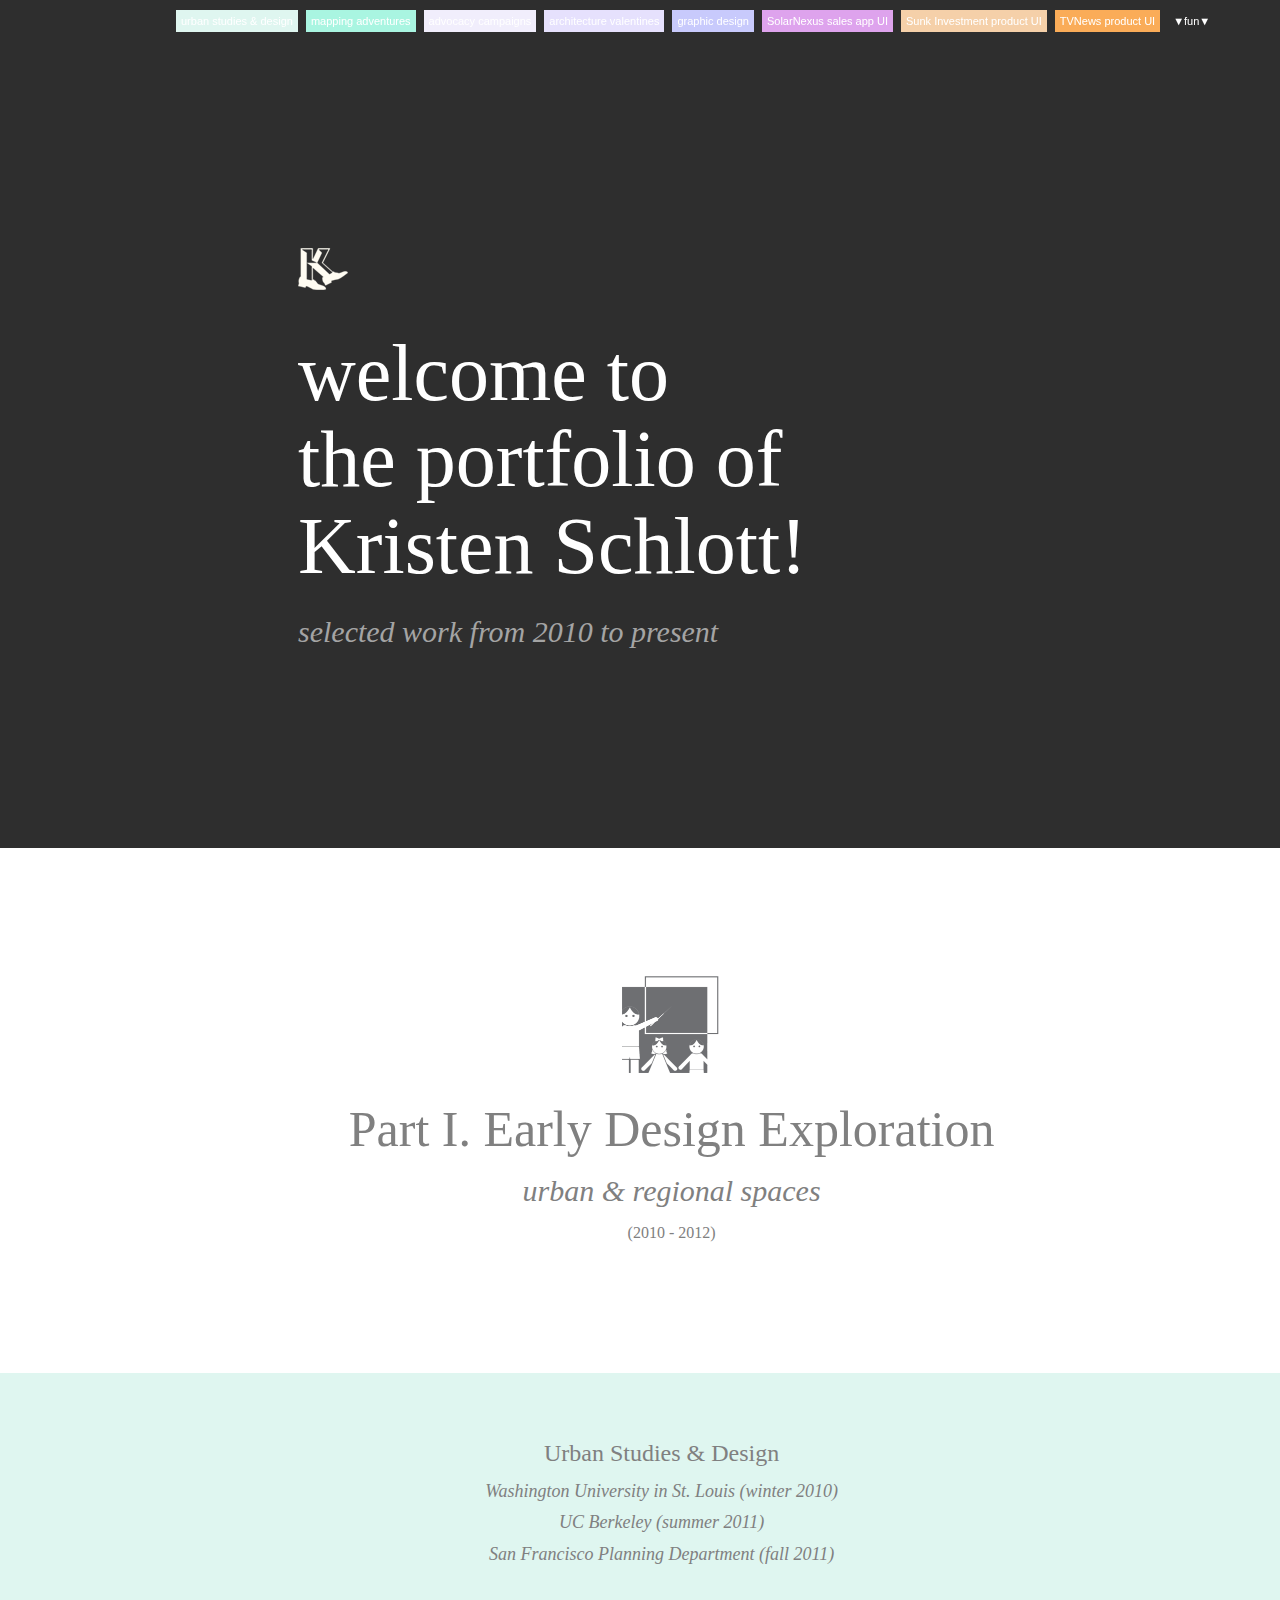
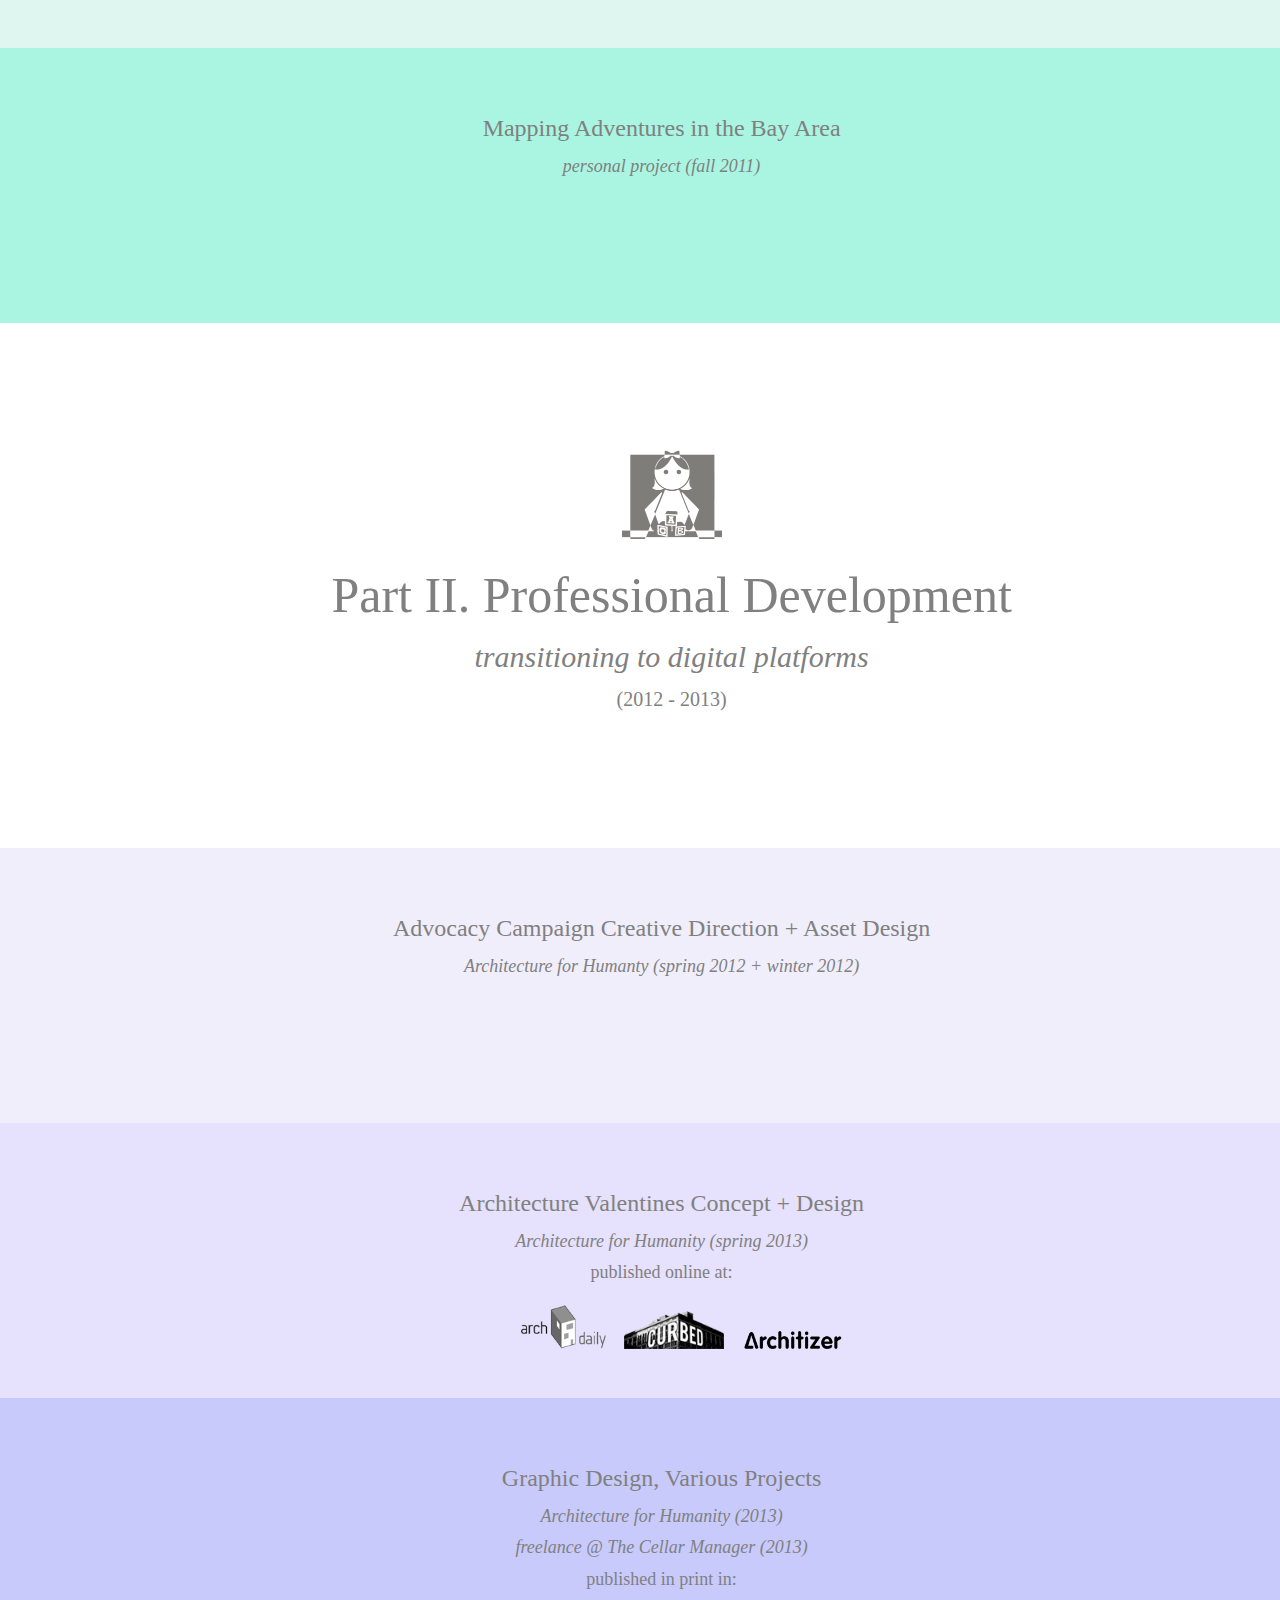
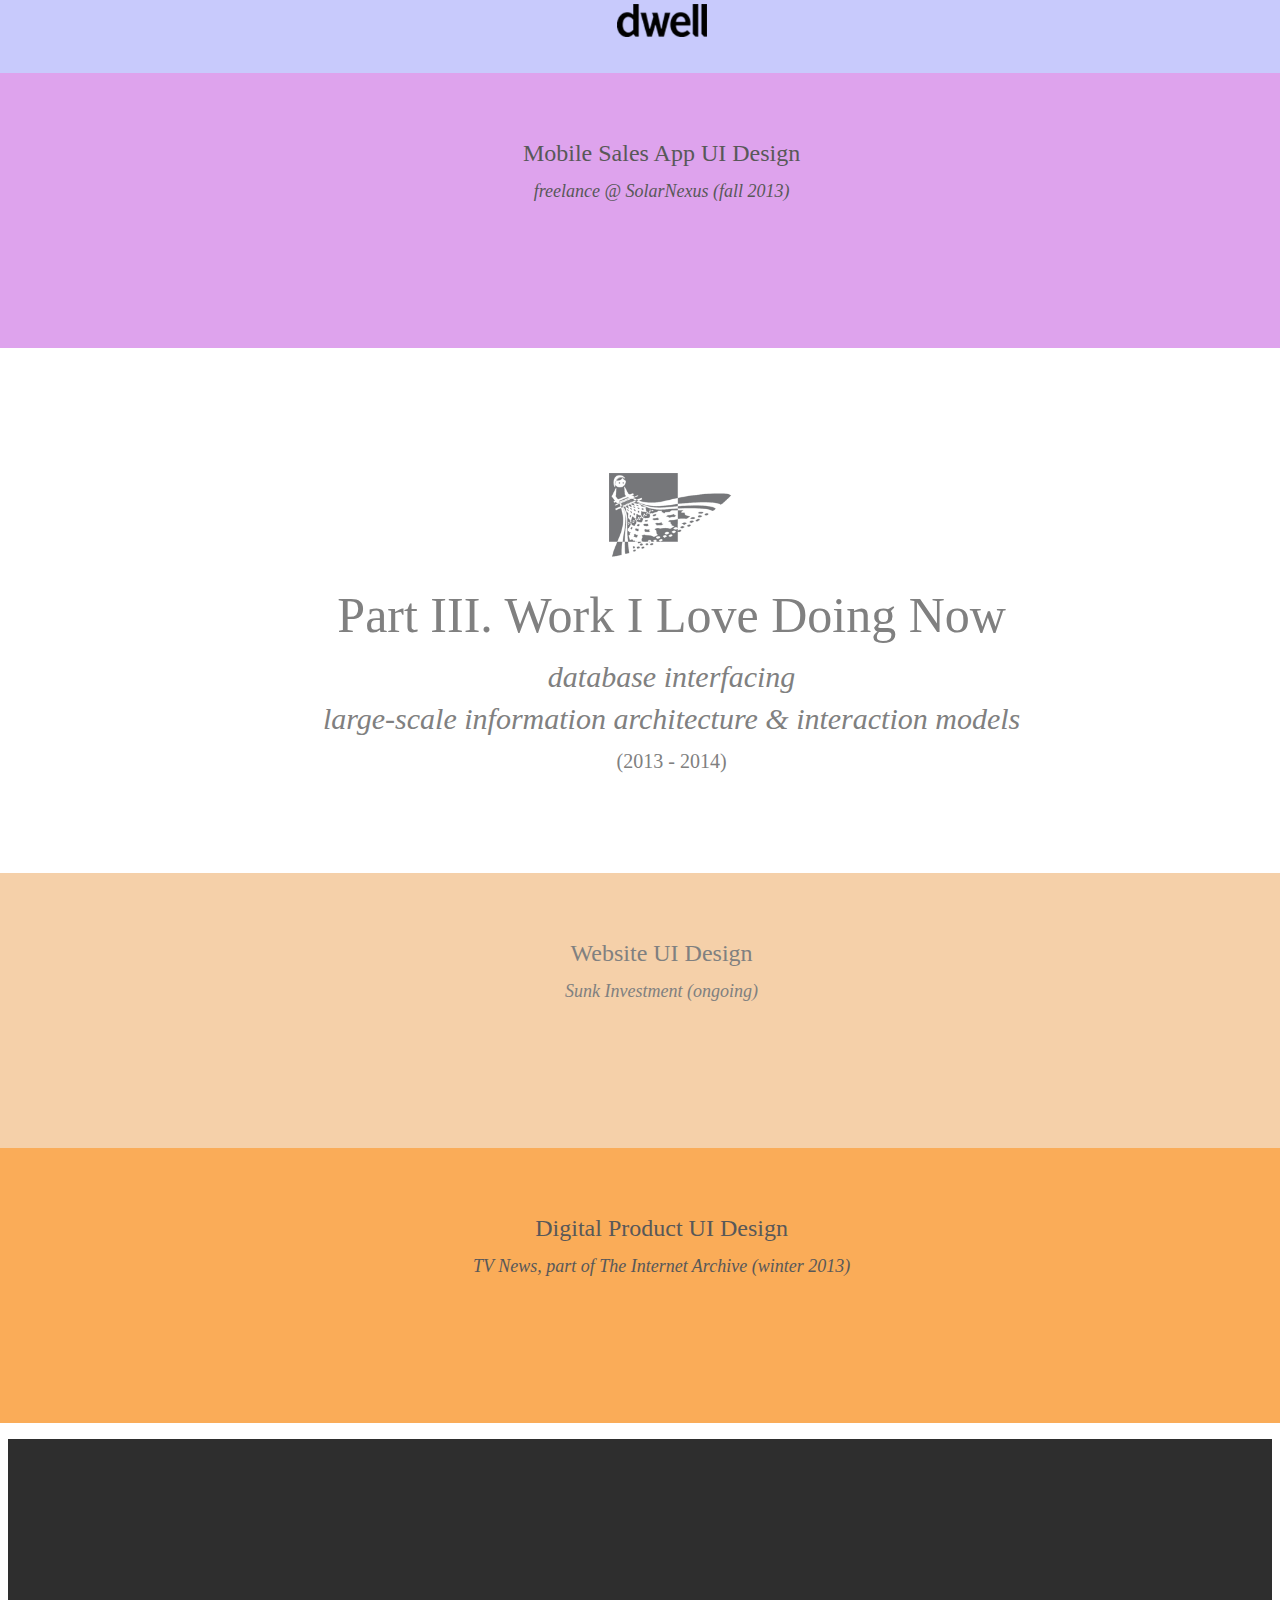
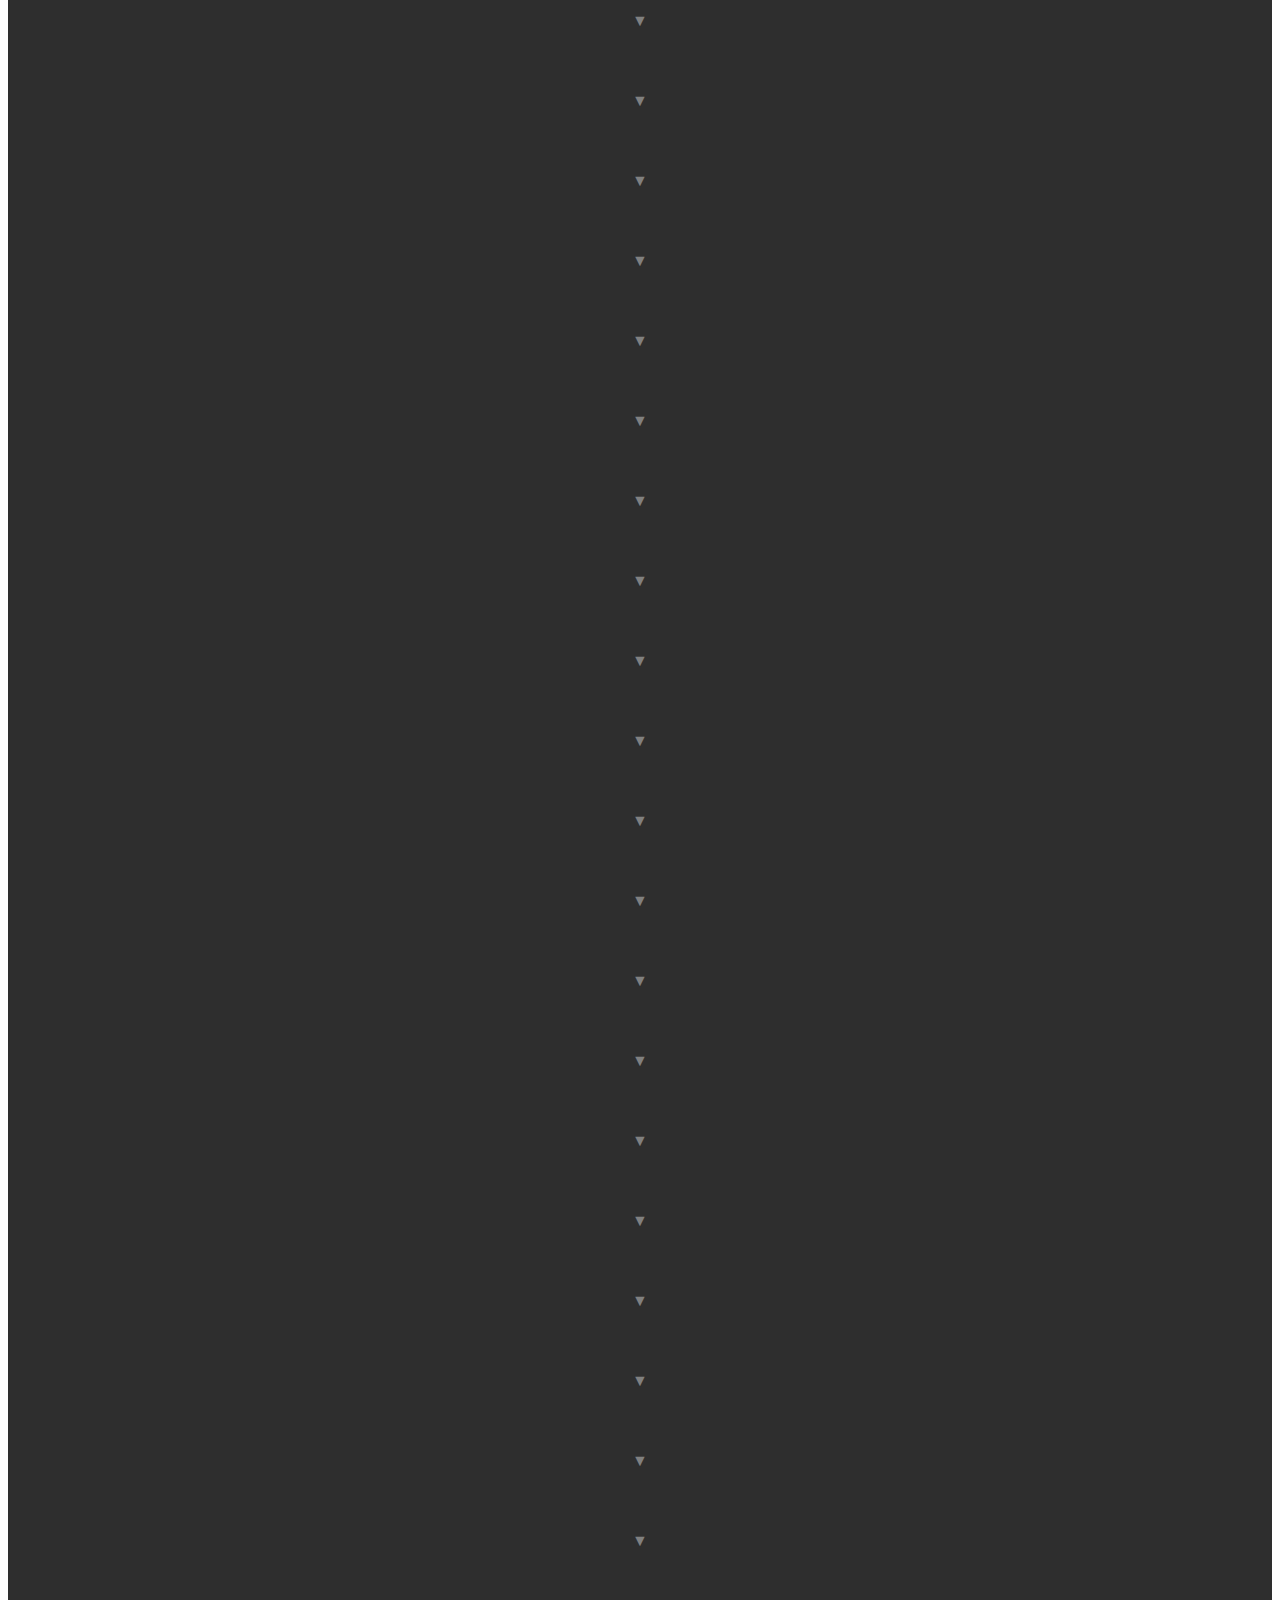
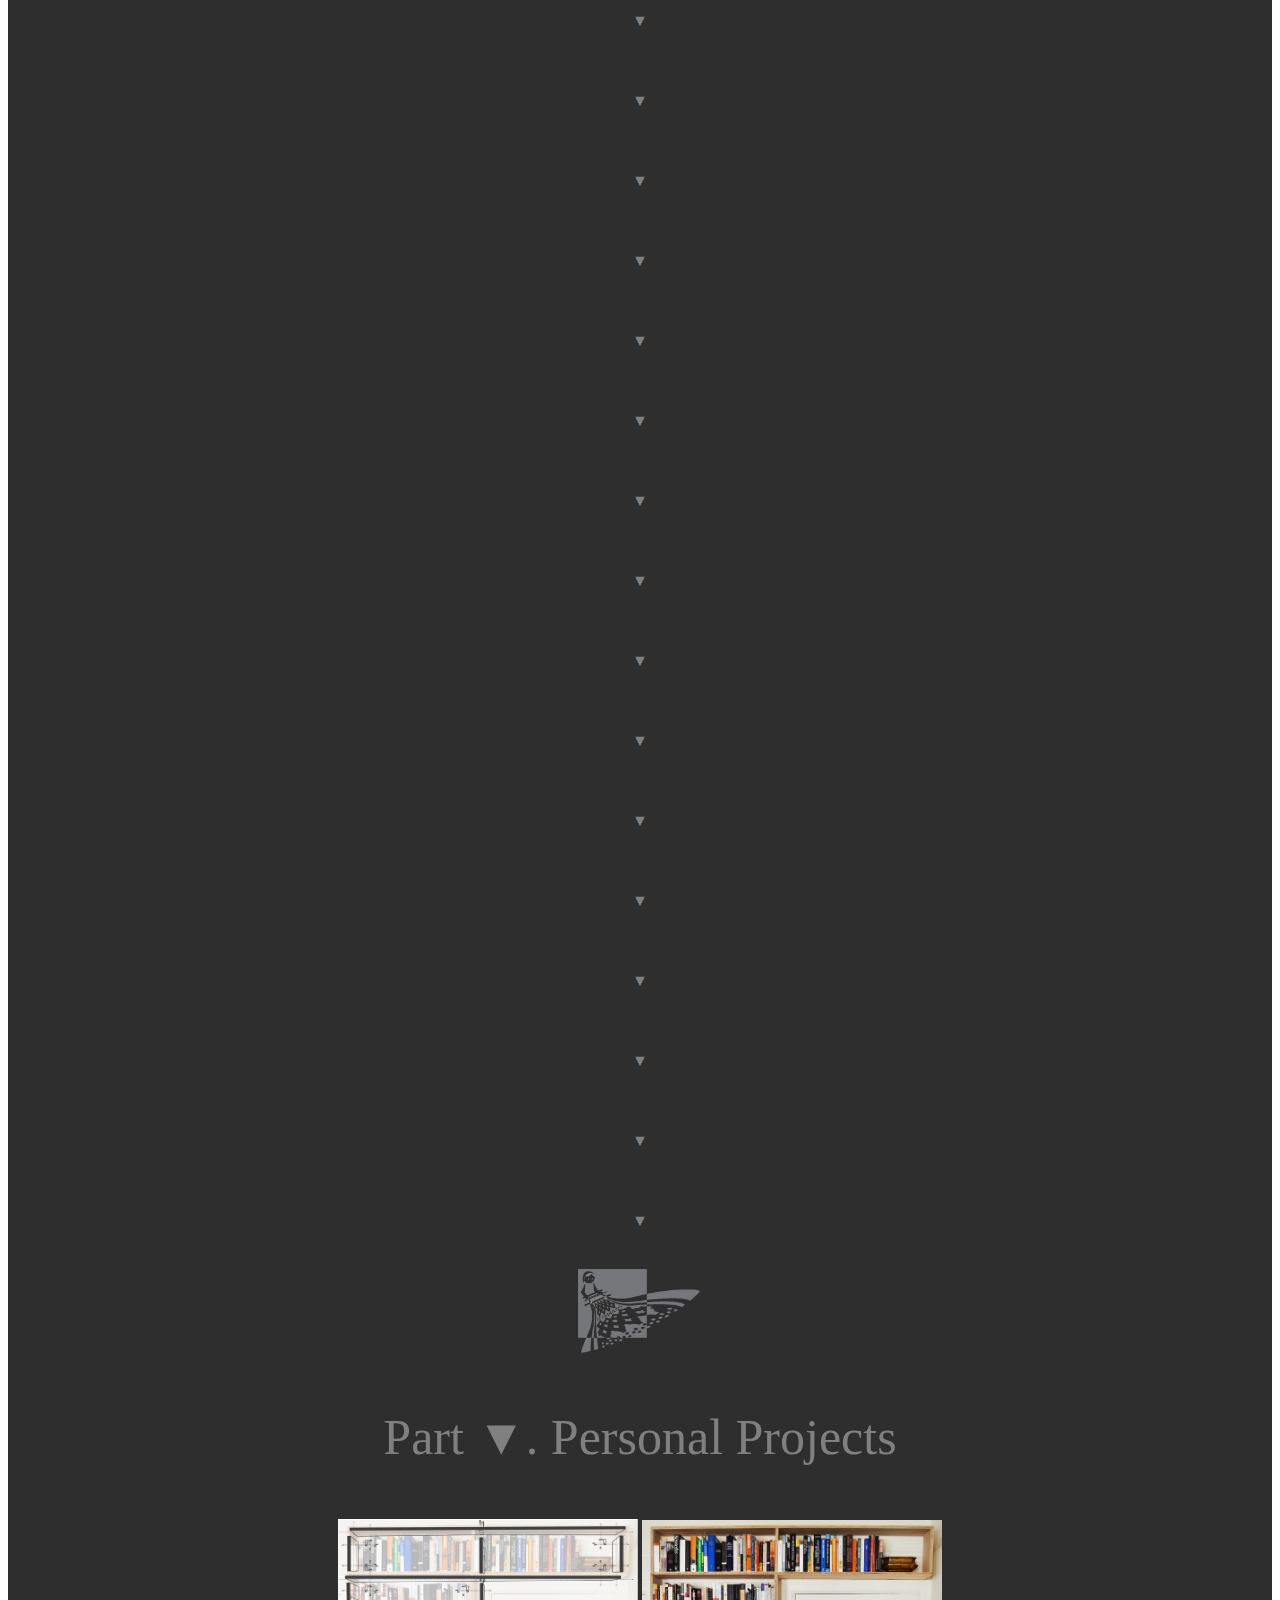
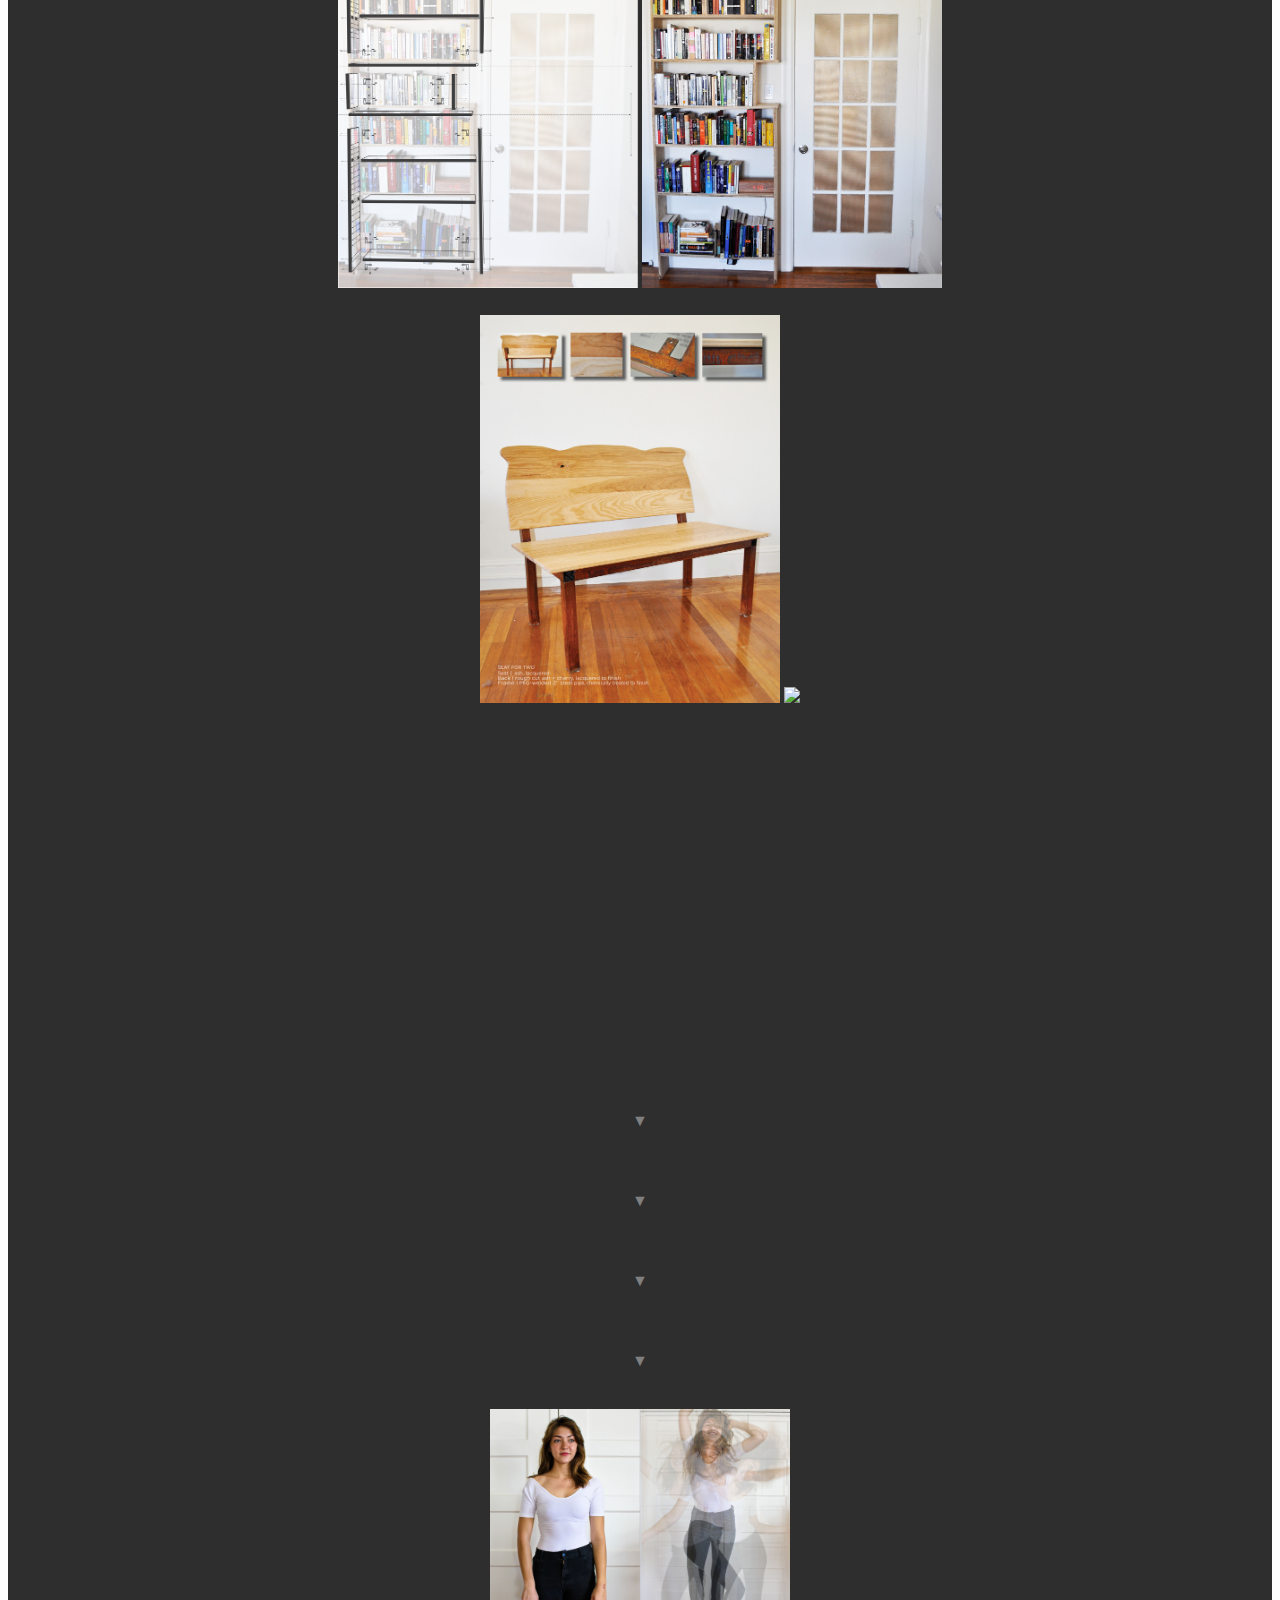
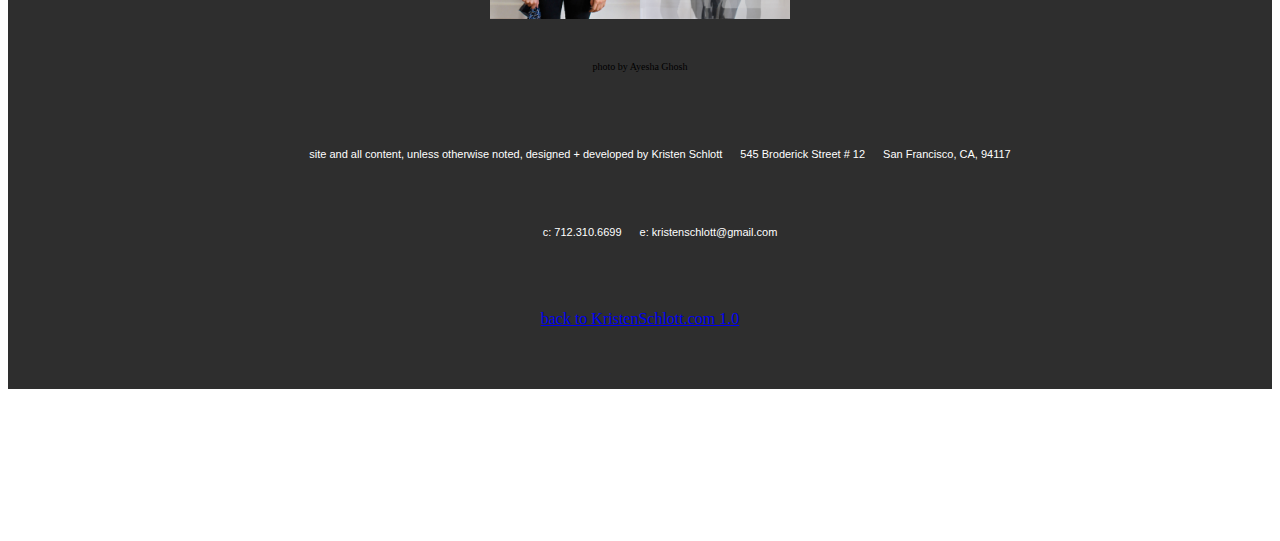
==== commit 7129d191: "Added anchor links to header" ====
--- a/index.html
+++ b/index.html
@@ -1,1005 +1,310 @@
 <!DOCTYPE html PUBLIC "-//W3C//DTD XHTML 1.0 Transitional//EN" "http://www.w3.org/TR/xhtml1/DTD/xhtml1-transitional.dtd">
 <html xmlns="http://www.w3.org/1999/xhtml">
-  <head>
-    <meta http-equiv="Content-Type" content="text/html; charset=UTF-8" />
-    <title>Hello</title>
-
-    <script src="http://ajax.googleapis.com/ajax/libs/jquery/1/jquery.min.js"></script>
-    <script src="http://malsup.github.com/jquery.cycle2.js"></script>
-
-    <link type="text/css" rel="stylesheet" href="stylesheet.css"/>
-  </head>
-  <body>
-      <div id="navbar" align="center">
-        <ul id="navbarlist" align="center">
-          <li id="tag1k"><a href="#tag1k">1. biomimicry + sustainable design</a></li>
-          <li id="tag2k"><a href="#tag2k">2. urban design </a></li>
-          <li id="tag3k"><a href="#tag3k">3. SF planning dept.</a></li>
-          <li id="tag4k"><a href="#tag4k">4. mapping adventures</a></li>
-          <li id="tag5k"><a href="#tag5k">5. graphic design</a></li>
-          <li id="tag6k"><a href="#tag6k">6. architecture valentines</a></li>
-          <li id="tag7k"><a href="#tag7k">7. advocacy campaigns</a></li>
-          <li id="tag8k"><a href="#tag8k">8. SolarNexus sales app</a></li>
-          <li id="tag9k"><a href="#tag9k">9. Sunk Investment</a></li>
-          <li id="tag10k"><a href="#tag10k">10. TVNews</a></li>
-          <li id="tag11k"><a href="#tag11k"> &#9660fun&#9660 </a></li>
-        </ul>
-      </div>
-
-      <div id="header_container">
-        <div id = "header_content_box" style="color:white">
-          <img src="images/k_logo_white_50px.png" alt="Hi, I'm Kristen!" title="Hi, I'm Kristen!" width="40px">
-          <p style="font-size: 60px">welcome to</p>
-          <p style="font-size: 60px">the portfolio of</p>
-          <p style="font-size: 60px">Kristen Schlott!</p>
-          <p style="font-size: 24px; color: #A4A4A4"><i>selected work from 2010 to present</i></p>
-        </div>
-
-      </div>
-
-      <!--body-->
-
-      <div class="section_container">
-        <div class="section_content_box">
-          <img src="images/exploration_thumb.png" width="100" alt="thumbnail" title="Early Design Exploration">
-          <p style="font-size: 40px">Part I. Early Design Exploration</p>
-          <p style="font-size: 24px"><i>urban + regional spaces</i></p>
-          <p style="font-size: 10px line-height: 200%">(2010 - 2012)</p>
-        </div>
-      </div>
-
-
-<!--TEST-->
-      <div class="project_container" style="background-color:#DFF6F0">
-        <table id="table">
-          <tr valign="top">
-            <td><div id="one">
-            winter 2010<br>
-            ---<br>
-            My final semester as an undergraduate, I took a graduate-level architecture class as part of a cross-disciplinary initiative from the engineering school. It was my first experience with formal design theory, and ultimately set me squarely on the path towards becoming a designer, initially focused on sustainability-minded urban design. </div>
-            </td>
-          
-            <td rowspan="2" width="50px"></td>
-          
-            <td rowspan="2">
-              <img src="images/1_urban_design_1.jpg" width="1000"/>
-              <div id="four">
-              <p> See above for select prototypes (concepts and fabrication by team), and the final proposal (as rendered by Kevin Murray).<br>
-              Our facade is made of a matrix of individual modules - waterproof flexible pockets. <br> 
-              The pockets are suspended from a rigid frame that is anchored at the top of a building’s face, but capable of expands linearly downward as the system fills with water.<br>
-              At rest, the pockets, and thus the whole system, are devoid of water and at volumetric “zero”. During a rain event, water is funneled from the roof of the building into the top of the system. As water enters the top of the system, gravity accelerates it downwards to the bottom boundary of the system, whence the pockets fill to the volumetric maximum.<br>
-              The corresponding weight of water triggers the system to expand linearly down the face of the building. Rows of pockets are subsequently filled from the bottom up, until both linear and volumetric expansion are complete, and the system is at capacity.<br>
-              The system remains at capacity until water is taken out, for use by the building’s residents or directed back to the municipal storm water system at a time when burden on the system is lower.</p>
-              </div>
-            </td>
-          </tr>
-
-          <tr>
-            <td valign="bottom">
-              <div id="two" align="center">
-                <a name="tag1k"></a>
-                <p style="font-size: 24px">1. Biomimicry + Sustainable Design</p>
-                <p style="font-size: 16px">WASHINGTON UNIVERSITY IN ST. LOUIS, STUDENT</p>
-                <p style="font-size: 12px">contributors: Kristen Schlott, Kevin Murray, Chelsea Knuf, Whitney King</p>
-              </div>
-
-              <div id="three">
-                <a name="tag1k"></a>
-                <p>My team and I were charged to make an in-depth inquiry into the life and times of Lumbricus terrestris - the common earthworm.<br>  
-                In short, the worm has hydrostatic skeleton, a large internal body cavity filled with fluid. In addition, it has a system of radial sphincter muscles which, when applied the volume of water they contain, affords its unique affinity for corporeal expansion or contraction, thus enabling it to burrow.<br>
-                Inspired by this insight, we set about several months of experimentation and prototyping, which resulted in a final proposed application for this principle - a retractable rainwater catchment facade.</p>
-              </div>
-            </td>
-          </tr>
-        </table>
-      </div>
-
-<<<<<<< HEAD
-<<<<<<< HEAD
-      <div class="project_caption">
-        <p style="font-size: 18px"><i>1.<br> 
-          Biomimicry & Sustainable Design Class Project<br>
-          Washington University in St. Louis (winter 2010)</i><br>
-          <b>team</b> Kristen Schlott, Kevin Murray, Chelsea Knuf, Whitney King
-        </p>
-        <p>
-          My final semester as an undergraduate, I took this graduate-level architecture class as part of a cross-disciplinary initiative from the engineering school. It was my first experience with formal design theory, which set me on the path of my life. 
-        </p>
-        <p>
-          My team and I were charged to make an in-depth inquiry into the life and times of Lumbricus terrestris - the common earthworm.<br>  
-          In short, the worm has hydrostatic skeleton, a large internal body cavity filled with fluid. In addition, it has a system of radial sphincter muscles which, when applied the volum of water they contain, affords its unique affinity for corporeal expansion or contraction, thus enabling it to burrow.<br>
-          Inspired by this insight, we set about several months of experimentation and prototyping, which resulted in a final proposed application for this principle - a retractable rainwater catchment facade.<br>
-          See below select prototypes (concepts and fabrication by team), and the final proposal (as rendered by Kevin Murray).
-        </p>
-      </div>
-
-      <div align="center">
-        <img src="images/1_urban_design_3.jpg"/ width="1000">
-      </div>
-      <div class="project_caption">
-        <p style="font-size: 18px"><i>2.<br> 
-          Sustainability Planning for Downtown Berkeley<br>
-          U.City Program, The College of Environmental Design, UC Berkeley (summer 2011)</i><br>
-          <b>team</b> Kristen Schlott, Kevin Murray, Chelsea Knuf, Whitney King?????????????
-        </p>
-        <p>
-          PROMPT: PROPOSE A FEASIBLE GREEN SOLUTION FOR AN URGAN ISSUE IN DOWNTOWN BERKELEY, giving consideration to the Berkeley Climate Action Plan and SB 375. In order to achieve the 2020 zero waste goal outlined in the Berkeley Climate Action Plan and comply with SB 375 regulations, the rapidly growing downtown area must address the inefficiencies of composting and recycling within commercial businesses and multi-family residential units. 
-        </p>
-
-        <div class="cycle-slideshow" data-cycle-auto-height=container>
-          <img src="images/1_urban_design_1.jpg"/ width="1000">
-          <img src="images/1_urban_design_2.jpg"/ width="1000">
-=======
-=======
-
-<!--PROJECT 1 -->
-
-      <div class="project_container" style="background-color:#DFF6F0">
-
-        <div id="one">
-          winter 2010<br>
-          ---<br>
-          My final semester as an undergraduate, I took a graduate-level architecture class as part of a cross-disciplinary initiative from the engineering school. It was my first experience with formal design theory, and ultimately set me squarely on the path towards becoming a designer, initially focused on sustainability-minded urban design. </div>
-
-        <div id="two">
-          <a name="tag1k"></a>
-          <p style="font-size: 24px">1. Biomimicry + Sustainable Design</p>
-          <p style="font-size: 16px">WASHINGTON UNIVERSITY IN ST. LOUIS, STUDENT</p>
-          <p style="font-size: 12px">contributors: Kristen Schlott, Kevin Murray, Chelsea Knuf, Whitney King</p>
->>>>>>> c1272a6fad5bef32bbd08e9f998d3b237b6e2c52
-        </div>
-
-        <div id="three">
-          <a name="tag1k"></a>
-          <p>My team and I were charged to make an in-depth inquiry into the life and times of Lumbricus terrestris - the common earthworm.<br>  
-          In short, the worm has hydrostatic skeleton, a large internal body cavity filled with fluid. In addition, it has a system of radial sphincter muscles which, when applied the volume of water they contain, affords its unique affinity for corporeal expansion or contraction, thus enabling it to burrow.<br>
-          Inspired by this insight, we set about several months of experimentation and prototyping, which resulted in a final proposed application for this principle - a retractable rainwater catchment facade.</p>
-        </div>
-
-        <div align="left" style="margin-left:400px">
-          <img src="images/1_urban_design_1.jpg"/>
-        </div>
-
-        <div id="four">
-        <p> See above for select prototypes (concepts and fabrication by team), and the final proposal (as rendered by Kevin Murray).<br>
-        Our facade is made of a matrix of individual modules - waterproof flexible pockets. <br> 
-        The pockets are suspended from a rigid frame that is anchored at the top of a building’s face, but capable of expands linearly downward as the system fills with water.<br>
-        At rest, the pockets, and thus the whole system, are devoid of water and at volumetric “zero”. During a rain event, water is funneled from the roof of the building into the top of the system. As water enters the top of the system, gravity accelerates it downwards to the bottom boundary of the system, whence the pockets fill to the volumetric maximum.<br>
-        The corresponding weight of water triggers the system to expand linearly down the face of the building. Rows of pockets are subsequently filled from the bottom up, until both linear and volumetric expansion are complete, and the system is at capacity.<br>
-        The system remains at capacity until water is taken out, for use by the building’s residents or directed back to the municipal storm water system at a time when burden on the system is lower.</p>
-        </div>
-      </div> 
-
-
-
-<!--PROJECT 2 -->
-
-      <div class="project_container" style="background-color:#C0F6E7">
-
-        <div style="color: #999999" id="one">
-          <p>summer 2011<br>
-          ---<br>
-          Shortly after graduating with a BA in Environmental Studies + Environmental Engineering, I moved to San Francisco to attend an intensive urban planning + design summer program at UC Berkeley. 
-          </p>
-        </div>
-
-        <div id="two">
-          <p style="font-size: 24px">2. Downtown Berkeley Refuse Solution</p>
-          <p style="font-size: 16px">UC BERKELEY, STUDENT (SUMMER 2011)</p>
-          <p stype="font-size:12px">contributors: Kristen Schlott, Mark Dreger, Niko Mizono, Rachel Rhodes</p>
-        </div>
-
-        <div id="three">
-          <p>We were prompted to propose any "feasible green solution" for an urban issue in downtown Berkeley, giving consideration to the guidelines set out in Berkeley's Climate Action Plan and SB 375.<br> In order to achieve the 2020 zero waste goal outlined in the Climate Action Plan, we felt it vital to address the inefficiencies of composting and recycling within commercial businesses and multi-family residential units, especially given the rapid rate of population growth the area was experiencing.
-        </pr>
-        </div>
-
-        <div class="cycle-slideshow"
-             data-cycle-auto-height=container
-             data-cycle-fx=scrollHorz
-             data-cycle-timeout=0
-             >
-          <div class="cycle-prev"></div>
-          <div class="cycle-next"></div>
-<<<<<<< HEAD
-          <img src="images/1_urban_design_1.jpg" width="1000">
-          <img src="images/1_urban_design_2.jpg" width="1000">
->>>>>>> 2240f6554b64e675855de0458f8af67922833baa
-=======
-          <img src="images/2_urban_design_1.jpg" width="1000">
-          <img src="images/2_urban_design_2.jpg" width="1000">
-        </div>
-
-        <div id="four">
-          <p> We proposed a solution that would address waste disposal in multi-unit residential buildings and commercial businesses. In short, a system of advanced shoots would separate compost and recycling from garbage, and runnel it into below-ground temporary storage. Garbage collection trucks would be retrofitted to access these storage areas from the street level.<br/>In addition, the system would include a smart bins + smart bill feature. Each building's refuse would be weighed, and rebates would be offered for customers with greater waste diversion. <br/>My role within the team was to specialize in data visualization, particularly working with GIS mapping software, as well as the detail design of our final presentation.</p>
->>>>>>> c1272a6fad5bef32bbd08e9f998d3b237b6e2c52
-        </div>
-
-      </div> 
-
-<<<<<<< HEAD
-<<<<<<< HEAD
-      <div class="project_caption">
-        <p style="font-size: 18px"><i>3.<br>
-          <p> <i>San Francisco Neighborhood Commercial District Analysis<br>
-            City of San Francisco Planning Department (fall 2011)</i><br>
-            <b>team</b> Kristen Schlott with technical support from SSPD</p>
-        </p>
-=======
-        <p class="project_caption">1.
-METHOD | Survey land use proportions of commercial corridors to investigate whether NCD concentrations are below the threshold set in the General Plan for eating/drinking establishments. Create a procedure to measure land use concentrations & display findings.
-=======
->>>>>>> c1272a6fad5bef32bbd08e9f998d3b237b6e2c52
-
-<!--PROJECT 3 -->
-
-      <div class="project_container" style="background-color:#A9F5E1">
-
-        <div id="one" style="999999">
-          <p>
-          fall 2010<br>
-          ---<br>
-          In the fall of  2011, I interned with the San Francisco Planning Department. I took the opportunity to deepen my mapping skills, so I worked particularly with the Mapping Data Library and the GIS technical team at the department.
-          <br>
-            --- 
-          </p>
-        </div>
-
-        <div id="two">
-          <p style="font-size: 24px">3. Neighborhood Frontage Analysis</p>
-          <p style="font-size: 16px">SF PLANNING DEPARTMENT, INTERN (FALL 2011)</p>
-          <p stype="font-size:12px">solo project with technical support from SF Planning</p>
-        </div>
-
-        <div id="three">
-          <p>My task for the fall was to figure out how to collect and analyze new data about several of San Francisco's Neighborhood Commercial Districts, and particularly whether they complied with the San Francisco General Plan that the proliferation of eating & drinking establishments shouldn't occupy more than 20% of commercial frontages. 
-        </pr>
-        </div>
-
-        <div class="cycle-slideshow"
-             data-cycle-auto-height=container
-             data-cycle-fx=scrollHorz
-             data-cycle-timeout=0
-             >
-          <div class="cycle-prev"></div>
-          <div class="cycle-next"></div>
-          <img src="images/3_urban_design_1.png" width="1000">
-          <img src="images/3_urban_design_2.png" width="1000">
-          <img src="images/3_urban_design_3.png" width="1000">
-        </div>
-
-        <div id="four">
-          <p> Over the course of several months, I had to create a procedure to measure land use concentrations. Ultimately, I hiked around many neighborhoods with a rolatape measuring wheel and a clipboard. <br>Back at the department, I created a database of my findings to organize metadata like block lot numbers, frontage measurements, land use codes, etc.<br> Working with the technical pros at the department, we developed a tool to import and reformat my datasets, such that they would be compatible to use with ArcGIS.<br>I was then able to generate various maps to visualize commercial frontage use, these were used to report out and inform whatever future policy action was to be taken.</p>
-        </div>
-<<<<<<< HEAD
->>>>>>> 2240f6554b64e675855de0458f8af67922833baa
-=======
->>>>>>> c1272a6fad5bef32bbd08e9f998d3b237b6e2c52
-
-      </div> 
-
-<!--PROJECT 4 -->
-
-      <div class="project_container" style="background-color:#A9F5E1">
-
-        <div id="one">
-          <p>winter(2010)<br>
-          ---<br>
-          Through my work at the Planning Department, I stumbled upon two goldmines of mapping data 1) the publicly accessible data.sfgov.org and 2) the internal collection of shapefiles used to render Planning Department maps and reports. They presented an endlessly fascinating way to learn about my new home of San Francisco. 
-          <br>
-            --- 
-          </p>
-        </div>
-
-        <div id="two">
-          <p style="font-size: 24px">4. Mapping Adventures in the Bay</p>
-          <p style="font-size: 16px">PERSONAL PROJECT</p>
-          <p stype="font-size:12px">solo project</p>
-        </div>
-
-        <div id="three">
-          <p>Too many hours were spent browsing datasets, discovering strange and wonderful new things. But they didn't have everything I was interested in, what of live outside the city itself? I wanted more. With my new @sfgov.org email address, I was able to reach out to data custodians at other area planning departments and was able to procure a plethora of additional shapefiles for my personal collection.<br>I set out set out to create my own map, of significant scale, which I could use to explore and discover things about the entire 9-county bay area.  
-        </pr>
-        </div>
-
-<<<<<<< HEAD
-<<<<<<< HEAD
-=======
-=======
->>>>>>> c1272a6fad5bef32bbd08e9f998d3b237b6e2c52
-        <div class="cycle-slideshow"
-             data-cycle-auto-height=container
-             data-cycle-fx=scrollHorz
-             data-cycle-timeout=0
-             >
-          <div class="cycle-prev"></div>
-          <div class="cycle-next"></div>
-          <img src="images/4_bucket_map_1.jpg" width="1000">
-          <img src="images/4_bucket_map_2.png" width="1000">
-          <img src="images/4_bucket_map_4.jpg" width="1000">
-          <img src="images/4_bucket_map_6.jpg" width="1000">
-        </div>
-<<<<<<< HEAD
-      </div>
->>>>>>> 2240f6554b64e675855de0458f8af67922833baa
-
-             use proportions of commercial corridors to investigate whether NCD concentrations are below the threshold set in the General Plan for eating/drinking establishments. Create a procedure to measure land use concentrations & display findings. <br>
-
-            Gathered the districts’ data from online sources and parcel information system. Perform field research to verify data and document actual frontage measurements. Standardized data and internally audit Block Lot records using Access Software, then imported and geocoded data in ArcGIS. This procedure will be codified and used for all such future projects.
-        </p>
-            <div class="cycle-slideshow" data-cycle-auto-height=container>
-              <img src="images/1_urban_design_5.png"/ width="1000">
-              <img src="images/1_urban_design_6.png"/ width="1000">
-              <img src="images/1_urban_design_7.png"/ width="1000">
-            </div>
-      </div>
-=======
->>>>>>> c1272a6fad5bef32bbd08e9f998d3b237b6e2c52
-
-        <div id="four">
-          <p> The map morphed from simply a beautiful visualization of my data library, into an adventure tool. I did research on anecdotally new and exciting things to do in the region, and imbedded a geo-coded list of the best of the best into the map.<br>The map was designed with the human scale in mind, and with an attempt to capture features relevant to normal modes of human transportation; walking, biking, driving, public transit, and political boundaries are all notated. It was modeled in GIS, finished in Adobe Illustrator and finally printed on 48'' canvas.<br>Some day I would love to create an interactive digital version,  perhaps as a tool to share ideas and adventure plans with friends, or just to keep track of your own "to do" list.</p>
-        </div>
-
-      </div> 
-
-
-      <div class="section_container">
-        <div class="section_content_box">
-          <img src="images/sig_works_thumb.png" width="125" alt="thumbnail" title="Substantial Works">
-          <p style="font-size: 40px">Part II. Professional Development</p>
-          <p style="font-size: 24px"><i>Transition to Digital Platforms</i></p>
-          <p style="font-size: 10px">(2012 - 2013)</p>
-        </div>
-      </div>
-
-
-<<<<<<< HEAD
-<<<<<<< HEAD
-=======
-=======
-<!--PROJECT 5 -->
-
->>>>>>> c1272a6fad5bef32bbd08e9f998d3b237b6e2c52
-      <div class="project_container" style="background-color:#F1EEFC">
-
-        <div class="caption_h0">
-          <p>In early 2012, I went to volunteer (and eventually become employed) at Architecture for Humanity, an incredible nonprofit that provides design services for communities in need. <br>Their programs range from small-scale design interventions to city-scale sustainability planning.  Given both the wide range of work they do and the incredible impact they have on communities worldwide, I was hoping to discover more about the particular influence me and my skills could one day have.
-          <br>
-            --- 
-          </p>
-        </div>
-
-        <div class="caption_h1">
-          <p style="font-size: 24px">5. Graphic Design, Various Projects</p>
-          <p style="font-size: 16px">ARCHITECTURE FOR HUMANITY, DESIGN FELLOW (2012 - 2013)</p>
-          <p stype="font-size:12px">solo projects</p>
-        </div>
-
-        <div class="caption_h2">
-          <p>Initially, I did whatever was needed to support the organization, which ended up being a lot of graphic design.  
-        </pr>
-        </div>
-
-        <div class="cycle-slideshow"
-             data-cycle-auto-height=container
-             data-cycle-fx=scrollHorz
-             data-cycle-timeout=0
-             >
-          <div class="cycle-prev"></div>
-          <div class="cycle-next"></div>
-          <img src="images/5_graphics_1.jpg" width="1000">
-          <img src="images/5_graphics_2.jpg" width="1000">
-          <img src="images/5_graphics_3.jpg" width="1000">
-        </div>
-
-        <div class="caption_h3">
-          <p> 
-            <ol>
-              <li>1) As part of their ongoing partnership with Dwell Media, Architecture for Humanity receives in-kind donations of the magazine's full page remnant ads. The July / August 2013 issue includes photo used with permission by Paul Gallo, with overlaid original graphics, copy and arrangement by me. Statistics are from the recent State of Our Schools report released by the USGBC Center for Green Schools, an Architecture for Humanity partner.</li>
-              <li>2) I also designed this ad, which was feature in the February 2013 issue.</li>
-              <li>3) I designed co-branded assets for lots of the organization's partnership, including this one for Absolut Vodka. For each of its major programs, Architecture for Humanity builds incredible architectural models that are all hand-made in-house with balsa wood. I photographed one such model from the Biloxi Model Homes Program, for a special photoshop treatment.</li>
-            </ol>
-            <p>published in print in:</p>
-            <p align="center"><img src="images/Dwell logo.png" width="80"/></p>
-          </p>
-          </p>
-        </div>
-
-      </div> 
-
-
-<!--PROJECT 6 -->
-
-      <div class="project_container" style="background-color:#F1EEFC">
-
-        <div class="caption_h0">
-          <p>My second Valentines Day with Architecture for Humanity, we decided to do something special for our donors.<br>
-            --- 
-          </p>
-        </div>
-
-        <div class="caption_h1">
-          <p style="font-size: 24px">6. Architecture Valentines</p>
-          <p style="font-size: 16px">ARCHITECTURE FOR HUMANITY, DESIGN FELLOW (2012 - 2013)</p>
-          <p stype="font-size:12px">solo project</p>
-        </div>
-
-        <div class="caption_h2">
-          <p>I conceived and designed a set of Architecture Valentines, to send out for donors to download.  
-        </pr>
-        </div>
-
-        <div class="cycle-slideshow"
-             data-cycle-auto-height=container
-             data-cycle-fx=scrollHorz
-             data-cycle-timeout=0
-             >
-          <div class="cycle-prev"></div>
-          <div class="cycle-next"></div>
-          <img src="images/6_valentines_1.jpg" width="1000">
-          <img src="images/6_valentines_2.jpg" width="1000">
-          <img src="images/6_valentines_3.jpg" width="1000">
-          <img src="images/6_valentines_4.jpg" width="1000">
-          <img src="images/6_valentines_5.jpg" width="1000">
-          <img src="images/6_valentines_6.jpg" width="1000">
-        </div>
-
-        <div class="caption_h3">
-          <p> They ended up being a great hit! They were featured in several design blogs online, and were downloaded a bunch of times.<br> I designed all the cards featured below, and my colleague Karl Johnson later went back and produced cards featuring several more buildings for the series, inline with the original concept.(you'll see our designs featured together online)<br/>
-          ---<br>
-          published online at:
-          <ul align="center">
-              <li><a href="http://www.archdaily.com/331518/architecture-love-cards/?utm_source=Pipe&utm_medium=twitter&utm_campaign=Architecture&utm_content=Photos+and+more&utm_term=%23architecturehttp://www.archdaily.com/331518/architecture-love-cards/?utm_source=Pipe&utm_medium=twitter&utm_campaign=Architecture&utm_content=Photos+and+more&utm_term=%23architecture"> <img src="images/arch daily logo.png" width="85px"/></a></li>
-              <li><a href="http://curbed.com/archives/2013/02/14/here-now-another-set-of-valentines-for-archinerds-in-love.php"> <img src="images/curbed logo.png" width="100px"/></a></li>
-              <li><a href="http://architizer.com/blog/be-mine-give-your-secret-crush-an-architecture-themed-valentine/#.UUj2gltRghM"> <img src="images/Archetizer logo.png" width="100px"/></a></li>
-            </ul>
-          </p>
-        </div>
-
-<<<<<<< HEAD
-      </div>
->>>>>>> 2240f6554b64e675855de0458f8af67922833baa
-=======
->>>>>>> c1272a6fad5bef32bbd08e9f998d3b237b6e2c52
-
-<!--PROJECT 7 -->
-
-      <div class="project_container" style="background-color:#C8CAFC">
-
-        <div class="caption_h0">
-          <p>Over the course of 2 years, my duties in-house at Architecture for Humanity ranged from graphic design for one-off marketing pieces, to program development, to donor database management.<br> Eventually, I became the organizer of the annual giving campaigns. Enter: the world of digital design.<br>
-            --- 
-          </p>
-        </div>
-
-        <div class="caption_h1">
-          <p style="font-size: 24px">7. Advocacy Campaigns</p>
-          <p style="font-size: 16px">ARCHITECTURE FOR HUMANITY, DEVELOPMENT ASSOCIATE (2013)</p>
-          <p stype="font-size:12px">project executor with various contributors</p>
-        </div>
-
-        <div class="caption_h2">
-          <p>Given the financial constraints of working with a non-profit, I designed a series of campaigns that would engage directly with donors almost exclusively on digital platforms. There were two parts to each of these campaigns - an outreach period, and a "final ask."<br>Outreach included a parallel social media campaign and a targeted major-donor outreach strategy.<br>The "final ask", could be any sort of appeal.  
-        </pr>
-        </div>
-
-<<<<<<< HEAD
-<<<<<<< HEAD
-            <div class="cycle-slideshow" data-cycle-auto-height=container>
-              <img src="images/3_ilacamp_1.jpg"/>
-              <img src="images/3_ilacamp_2.jpg"/>
-              <img src="images/3_ilacamp_3.jpg"/>
-              <img src="images/3_ilacamp_4.jpg"/>
-              <img src="images/3_ilacamp_5.jpg"/>
-            </div>
-=======
-        <!--#4 slideshow images -->
-=======
->>>>>>> c1272a6fad5bef32bbd08e9f998d3b237b6e2c52
-        <div class="cycle-slideshow"
-             data-cycle-auto-height=container
-             data-cycle-fx=scrollHorz
-             data-cycle-timeout=0
-             >
-          <div class="cycle-prev"></div>
-          <div class="cycle-next"></div>
-<<<<<<< HEAD
-          <img src="images/4_valentines_1.jpg"/>
-          <img src="images/4_valentines_2.jpg"/>
-          <img src="images/4_valentines_3.jpg"/>
-          <img src="images/4_valentines_4.jpg"/>
-          <img src="images/4_valentines_5.jpg"/>
-          <img src="images/4_valentines_6.jpg"/>
-        </div>
->>>>>>> 2240f6554b64e675855de0458f8af67922833baa
-
-            <!--#3B slideshow images -->
-            <div class="cycle-slideshow" data-cycle-auto-height=container>
-              <img src="images/5_whatsee_1.gif"/>
-              <img src="images/5_whatsee_2.jpg"/>
-              <img src="images/5_whatsee_3.jpg"/>
-              <img src="images/5_whatsee_4.jpg"/>
-              <img src="images/5_whatsee_5.png"/>
-            </div>
-=======
-          <img src="images/7_ila_1.jpg" width="1000">
-          <img src="images/7_ila_5.jpg" width="1000">
-          <img src="images/7_ila_2.jpg" width="1000">
-          <img src="images/7_ila_3.png" width="1000">
-          <img src="images/7_ila_4a.jpg" width="1000">
-          <img src="images/7_ila_4b.jpg" width="1000">
-        </div>
->>>>>>> c1272a6fad5bef32bbd08e9f998d3b237b6e2c52
-
-        <div class="caption_h3">
-          <p> To implement the targeted major-donor outreach strategy, on the back end I created a series of detailed donor reports using information from our CRM database. I used addresses to map donors and identify our top supporting cities, based on donor density. I then overlaid maps of where our major chapters were located, and found key target markets. </p>
-          <ol>
-            <li>1) The "big ask" was for donors to engage in an online auction we hosted. This photo was taken by Kris Jong at the auction item view / bid party I organized.</li>
-            <li>2) I worked on both the first and second annual I Love Architecture campaigns, and designed the original logo that has been used since 2012.</li>
-            <li>3) I reached out to 50+ renowned designers including Daniel Libeskind, David Adjaye, Fumihiko Maki, Jeanne Gang, Renzo Piano, Steven Holl and many many more, They donated original works, which we auctioned off on ebay to raise money. I layed out this promo piece, with thumbnails of top sketches.</li>
-            <li>4) The public announcement I designed for the auction collection.</li>
-            <li>5) Postcard I designed to announce the auction collection - back.</li>
-            <li>6) Postcard I designed to announce the auction collection - back.</li>
-          </ol>
-          </p>
-        </div>
-
-        <div align="center">
-          <a href="http://architectureforhumanity.org/whatdoyousee"><img src="images/7_whatsee_1.gif"></a>
-        </div>     
-        <div align="center" style="font-size:24px">
-          <p><a href="http://architectureforhumanity.org/whatdoyousee"> What Do You See? Campaign Microsite</a>
-          </p>
-        </div>
-
-        <div class="caption_h3">
-          <p> For the annual "What Do You See?" campaign, I worked on a microsite and a video, link above. I co-managed the production process, and the video was produced by Ravel Creative and Hamilton Gordon with illustrations by Johanne Vestergaard, Karl Johnson, Michael Steiner and myself. <br>Web development was by Albatross Digital with all content and additional UI design by myself. <br>I worked particularly closely on UI for the microsite. We needed something that could also serve to be used for future fundraisers and campaigns. </p>
-        </div>
-      </div>
-
-
-<!--PROJECT 8 -->
-
-      <div class="project_container" style="background-color:#FBE3B3">
-
-        <div class="caption_h0">
-          <p>While I did absorb a lot about the inner-workings of project-management and design in the built-space, I learned even more about design in the digital world, and became increasingly interested in digital media as the media for me. Thus I began freelancing with several local small businesses, providing mostly UI/UX design services.<br>
-            --- 
-          </p>
-        </div>
-
-        <div class="caption_h1">
-          <p style="font-size: 24px">8. SolarNexus Sales App</p>
-          <p style="font-size: 16px">SOLARNEXUS, FREELANCE (FALL 2013)</p>
-          <p stype="font-size:12px">solo project</p>
-        </div>
-
-        <div class="caption_h2">
-          <p>One project I particularly enjoyed as a freelancer, was working with Solar Nexus, a Bay Area solar integrator (and B Corporation) dedicated to developing software solutions for companies that exist at any point within the solar deployment value chain. They make implementing solar easier.<br>They hired me to design a mobile app for tablets that would serve as an effective interface with their CRM software, to enable sales professionals in the field analyze the potential for energy retrofits in homes. 
-        </pr>
-        </div>
-
-<<<<<<< HEAD
-<<<<<<< HEAD
-=======
-        <!--#6 slideshow images -->
-=======
->>>>>>> c1272a6fad5bef32bbd08e9f998d3b237b6e2c52
-        <div class="cycle-slideshow"
-             data-cycle-auto-height=container
-             data-cycle-fx=scrollHorz
-             data-cycle-timeout=0
-             >
-          <div class="cycle-prev"></div>
-          <div class="cycle-next"></div>
-<<<<<<< HEAD
-          <img src="images/6_graphics_1.jpg"/>
-          <img src="images/6_graphics_2.jpg"/>
-          <img src="images/6_graphics_3.jpg"/>
-          <img src="images/6_graphics_4.jpg"/>
-          <img src="images/6_graphics_5.jpg"/>
-          <img src="images/6_graphics_6.jpg"/>
-        </div>
->>>>>>> 2240f6554b64e675855de0458f8af67922833baa
-
-          <div class="project_container" style="background-color:#E6E1FD">
-            <div class="project_content_box tag4k">
-              <p style="font-size: 24px"> Architecture Valentines Concept + Design</p>
-              <p> <i>Architecture for Humanity (spring 2013)</i></p>
-              <p style="font-size: 8">published online at:</p>
-              <p>
-                <ul>
-                  <li><a href="http://www.archdaily.com/331518/architecture-love-cards/?utm_source=Pipe&utm_medium=twitter&utm_campaign=Architecture&utm_content=Photos+and+more&utm_term=%23architecturehttp://www.archdaily.com/331518/architecture-love-cards/?utm_source=Pipe&utm_medium=twitter&utm_campaign=Architecture&utm_content=Photos+and+more&utm_term=%23architecture"> <img src="images/arch daily logo.png" width="85px"/></a></li>
-                  <li><a href="http://curbed.com/archives/2013/02/14/here-now-another-set-of-valentines-for-archinerds-in-love.php"> <img src="images/curbed logo.png" width="100px"/></a></li>
-                  <li><a href="http://architizer.com/blog/be-mine-give-your-secret-crush-an-architecture-themed-valentine/#.UUj2gltRghM"> <img src="images/Archetizer logo.png" width="100px"/></a></li>
-                </ul>
-              </p>
-            </div>
-
-
-            <!--#4 slideshow images -->
-            <div class="cycle-slideshow" data-cycle-auto-height=container>
-              <img src="images/4_valentines_1.jpg"/>
-              <img src="images/4_valentines_2.jpg"/>
-              <img src="images/4_valentines_3.jpg"/>
-              <img src="images/4_valentines_4.jpg"/>
-              <img src="images/4_valentines_5.jpg"/>
-              <img src="images/4_valentines_6.jpg"/>
-            </div>
-=======
-          <img src="images/8_solar_nexus_1.png">
-          <img src="images/8_solar_nexus_2.png">
-          <img src="images/8_solar_nexus_3.png">
-          <img src="images/8_solar_nexus_4.png">
-          <img src="images/8_solar_nexus_5.png">
-          <img src="images/8_solar_nexus_6.png">
-          <img src="images/8_solar_nexus_7.png">
-          <img src="images/8_solar_nexus_8.png">
-        </div>
->>>>>>> c1272a6fad5bef32bbd08e9f998d3b237b6e2c52
-
-        <div class="caption_h3">
-          <p>  The app includes a version of their existing sales software, as well as a new tool for quickly identifying roof plane feasibility for solar panel installation, and a new client-facing interactive presentation tool.<br>As of fall 2013, the app was being prototyped. See still mockups below for a step by step of the user experience.</p>
-        </div>
-
-      </div>
-
-
-
-
-      <div class="section_container">
-        <div class="section_content_box">
-          <img src="images/sig_works_thumb.png" width="125" alt="thumbnail" title="Substantial Works">
-          <p style="font-size: 40px">Part III. Work I Want to Keep Doing</p>
-          <p style="font-size: 24px"><i>database interfacing</i></p>
-          <p style="font-size: 24px"><i>large-scale information architecture & interaction models</i></p>
-          <p style="font-size: 10px">(2013 - 2014)</p>
-        </div>
-      </div>
-
-
-          
-<!--PROJECT 9 -->
-
-      <div class="project_container" style="background-color:#F9C993">
-
-        <div class="caption_h0">
-          <p>Putting in several months as a designer for hire part-time, I tried out roles on projects with several very different companies. I became more and more interested in defining myself definitively as a UI/UX designer and information architecture. I left Architecture for Humanity to freelance full time, and set out in pursuit projects that were just as fulfilling from a skill set-perspective as an impact perspective. <br>
-            --- 
-          </p>
-        </div>
-
-        <div class="caption_h1">
-          <p style="font-size: 24px">9. Sunk Investment UI</p>
-          <p style="font-size: 16px">SUNK INVESTMENT, FREELANCE (ONGOING)</p>
-          <p stype="font-size:12px">contributors: Kristen Schlott, Daniel Goldarb, Michael Vauttone</p>
-        </div>
-
-        <div class="caption_h2">
-          <p>I recently joined some friends of mine on a project, tentatively called "Sunk Investment." Conceptually, we're making a tool to help people understand the threat that climate change poses to their homes and businesses. People will come to the site, enter their address, and the search results will return a projected "risk" for their area, whether that be coastal or inland near rivers ("risk" metrics are a combination of the intensity and rate of water level rise). <br>We will then provide them with the tools to "take action," to share their data or message their local government representatives.  
-          </pr>
-        </div>
-
-<<<<<<< HEAD
-          <div class="project_container" style="background-color:#C8CAFC">
-            <div class="project_content_box tag5k">
-              <p style="font-size: 24px">Graphic Design, Various Projects</p>
-              <p><i>Architecture for Humanity (2013)</i></p>
-              <p><i>freelance @ The Cellar Manager (2013)</i></p>
-              <p style="font-size: 8">published in print in:</p>
-              <p><img src="images/Dwell logo.png" width="90"/></p>
-            </div>
-
-            <!--#6 slideshow images -->
-            <div class="cycle-slideshow" data-cycle-auto-height=container>
-              <img src="images/6_graphics_1.jpg"/>
-              <img src="images/6_graphics_2.jpg"/>
-              <img src="images/6_graphics_3.jpg"/>
-              <img src="images/6_graphics_4.jpg"/>
-              <img src="images/6_graphics_5.jpg"/>
-              <img src="images/6_graphics_6.jpg"/>
-            </div>
-
-<<<<<<< HEAD
-          </div>
-=======
-        <!--#7 slideshow images -->
-=======
->>>>>>> c1272a6fad5bef32bbd08e9f998d3b237b6e2c52
-        <div class="cycle-slideshow"
-             data-cycle-auto-height=container
-             data-cycle-fx=scrollHorz
-             data-cycle-timeout=0
-             >
-          <div class="cycle-prev"></div>
-          <div class="cycle-next"></div>
-<<<<<<< HEAD
-          <img src="images/7_solar_nexus_1.png"/>
-          <img src="images/7_solar_nexus_2.png"/>
-          <img src="images/7_solar_nexus_3.png"/>
-          <img src="images/7_solar_nexus_4.png"/>
-          <img src="images/7_solar_nexus_5.png"/>
-          <img src="images/7_solar_nexus_6.png"/>
-          <img src="images/7_solar_nexus_7.png"/>
-          <img src="images/7_solar_nexus_8.png"/>
-        </div>
->>>>>>> 2240f6554b64e675855de0458f8af67922833baa
-
-
-          <div class="project_container" style="background-color:#DEA3ED">
-            <div class="project_content_box tag6k" style="color:#585858">
-              <p style="font-size: 24px"> Mobile Sales App UI Design</p>
-              <p><i>freelance @ SolarNexus (fall 2013)</i></p>
-            </div>
-
-            <!--#7 slideshow images -->
-            <div class="cycle-slideshow" data-cycle-auto-height=container>
-              <img src="images/7_solar_nexus_1.png"/>
-              <img src="images/7_solar_nexus_2.png"/>
-              <img src="images/7_solar_nexus_3.png"/>
-              <img src="images/7_solar_nexus_4.png"/>
-              <img src="images/7_solar_nexus_5.png"/>
-              <img src="images/7_solar_nexus_6.png"/>
-              <img src="images/7_solar_nexus_7.png"/>
-              <img src="images/7_solar_nexus_8.png"/>
-            </div>
-=======
-          <img src="images/9_sunk_investment_1.jpg"/>
-          <img src="images/9_sunk_investment_2.jpg"/>
-          <img src="images/9_sunk_investment_3.jpg"/>
-          <img src="images/9_sunk_investment_4.jpg"/>
-          <img src="images/9_sunk_investment_5.jpg"/>
-          <img src="images/9_sunk_investment_6.jpg"/>
-          <img src="images/9_sunk_investment_7.jpg"/>
-          <img src="images/9_sunk_investment_8.jpg"/>
-          <img src="images/9_sunk_investment_9.jpg"/>
-        </div>
->>>>>>> c1272a6fad5bef32bbd08e9f998d3b237b6e2c52
-
-        <div class="caption_h3">
-          <p>   The Sunk Investment map projections are based on the latest aggregate data for projected water level rises in the US, obtained through the USGS. Right now half the team is building a database from this data to support the back end, while I am leading the design front to deliver the full UI, as well as detail design.<br>A working prototype is nearly ready to enter a first round of usability testing, while we wait to hear back about a grant from the Climate CoLab at the MIT Center for Collective Intelligence!</p>
-        </div>
-
-<!--PROJECT 10 -->
-
-      <div class="project_container" style="background-color:#FAAC58">
-
-        <div class="caption_h0">
-          <p>In my final months as a freelancer, I was given an incredible opportunity to work with The Internet Archive, an organization I love dearly for the work they do. A Creative Director and I worked with the TVNews Team at Archive.org, to design <a href="https://archive.org/details/tv?tv2=1">v2.0</a> of their recently launched TV News site - the interface for a repository of 500k and growing broadcasts from news networks worldwide. That site is currently being tested for launch in the next month!<br>
-            --- 
-          </p>
-        </div>
-
-<<<<<<< HEAD
-<<<<<<< HEAD
-=======
-=======
-        <div class="caption_h1"> 
-          <p style="font-size: 24px">10. TVNews</p>
-          <p style="font-size: 16px">THE INTERNET ARCHIVE, FREELANCE (WINTER 2013)</p>
-          <p stype="font-size:12px">contributors: Kristen Schlott, David Merkoski, Ben Ronning</p>
->>>>>>> c1272a6fad5bef32bbd08e9f998d3b237b6e2c52
-        </div>
-
-        <div class="caption_h2">
-          <p>Upon receiving a grant from the <a href="http://www.knightfoundation.org/press-room/press-mention/internet-archive-receives-1-million-knight-foundat/" target="_blank">Knight Foundation</a> earlier this year, the good folks at the <a href="https://archive.org/" target="_blank">Internet Archive</a> hired master designer David Merkoski to overhaul their TV News + Broadcast site. David, in turn, built a team of including himself,  Ben Ronning for prototype development, and myself for UI/UX design.<br>In keeping with the Archive's ethos of pure and open data, we designed a highly functional site with very simple design detail, that provide users with the cleanest access to the Archive's vast library of TV News broadcasts. The site is currently live in <a href="https://archive.org/details/tv?tv2=1"> beta mode </a> and being tested for a launch scheduled this month ( February 2014)!
-          </p>
-        </div>
-
-        <div class="cycle-slideshow"
-             data-cycle-auto-height=container
-             data-cycle-fx=scrollHorz
-             data-cycle-timeout=0
-             >
-          <div class="cycle-prev"></div>
-          <div class="cycle-next"></div>
-          <img src="images/10_tvnews_1.png"/>
-          <img src="images/10_tvnews_2.png"/>
-          <img src="images/10_tvnews_3.png"/>
-          <img src="images/10_tvnews_4.png"/>
-          <img src="images/10_tvnews_5.png"/>
-          <img src="images/10_tvnews_6.png"/>
-
-        </div>
-<<<<<<< HEAD
-      </div>
->>>>>>> 2240f6554b64e675855de0458f8af67922833baa
-
-          <div class="project_container" style="background-color:#F5D0A9">
-            <div class="project_content_box tag7k" >
-              <p style="font-size: 24px">Website UI Design</p>
-              <p> <i>Sunk Investment (ongoing) </i></p>
-
-            </div>
-            <!--#8 slideshow images -->
-            <div class="cycle-slideshow" data-cycle-auto-height=container>
-              <img src="images/8_sunk_investment_1.png"/>
-              <img src="images/8_sunk_investment_2.png"/>
-              <img src="images/8_sunk_investment_3.png"/>
-              <img src="images/8_sunk_investment_4.png"/>
-              <img src="images/8_sunk_investment_5.png"/>
-              <img src="images/8_sunk_investment_6.png"/>
-              <img src="images/8_sunk_investment_7.png"/>
-              <img src="images/8_sunk_investment_8.png"/>
-              <img src="images/8_sunk_investment_9.png"/>
-            </div>
-          </div>
-
-
-          <div class="project_container" style="background-color:#FAAC58">
-            <div class="project_content_box tag8k" style="color:#585858">
-              <p style="font-size: 24px">Digital Product UI Design</p>
-              <p> <i>TV News, part of The Internet Archive (winter 2013)</i></p>
-            </div>
-
-            <!--#9 slideshow images -->
-            <div class="cycle-slideshow" data-cycle-auto-height=container>
-              <img src="images/9_tvnews_1.png"/>
-              <img src="images/9_tvnews_2.png"/>
-              <img src="images/9_tvnews_3.png"/>
-              <img src="images/9_tvnews_4.png"/>
-              <img src="images/9_tvnews_5.png"/>
-              <img src="images/9_tvnews_6.png"/>
-              <img src="images/9_tvnews_7.png"/>
-              <img src="images/9_tvnews_8.png"/>
-            </div>
-
-          </div>
-
-=======
->>>>>>> c1272a6fad5bef32bbd08e9f998d3b237b6e2c52
-
-        <div class="caption_h3">
-          <p>  Challenge #1 was to develop a search tool that did not rely on a potentially biased, user generated "tagging" system. For this we called upon researchers at Stanford to help analyze broadcast transcripts for content-based segments (e.g. state of the union, sports), that would logically relate to potential search terms. <br>Challenge #2 was conception and development of a new method for sharing unaltered content from the TV News archive. Thus, the Quote tool was born. Quote allows users to very simply select and share shorter (30 seconds or less) video clips, or "Quotes," from within a longer broadcast. Over time, any subsequent view / share activity is logged on the Quote's unique page much like a tumblr, spotlighting trends within various TV News topics.</p>
-        </div>
-
-
-<<<<<<< HEAD
-<<<<<<< HEAD
-          <!--footer-->
-          <div class="footer_container" style="background-color:#2E2E2E">
-
-            <div class="footer_content_box">
-              <p id="triangles">&#9660;</p>
-              <p id="triangles">&#9660;</p>
-              <p id="triangles">&#9660;</p>
-              <p id="triangles">&#9660;</p>
-              <p id="triangles">&#9660;</p>
-              <p id="triangles">&#9660;</p>
-              <p id="triangles">&#9660;</p>
-              <p id="triangles">&#9660;</p>
-              <p id="triangles">&#9660;</p>
-              <p id="triangles">&#9660;</p>
-              <p id="triangles">&#9660;</p>
-              <p id="triangles">&#9660;</p>
-              <p id="triangles">&#9660;</p>
-              <p id="triangles">&#9660;</p>
-              <p id="triangles">&#9660;</p>
-              <p id="triangles">&#9660;</p>
-              <p id="triangles">&#9660;</p>
-              <p id="triangles">&#9660;</p>
-              <p id="triangles">&#9660;</p>
-              <p id="triangles">&#9660;</p>
-              <p id="triangles">&#9660;</p>
-              <p id="triangles">&#9660;</p>
-              <p id="triangles">&#9660;</p>
-              <p id="triangles">&#9660;</p>
-              <p id="triangles">&#9660;</p>
-              <p id="triangles">&#9660;</p>
-              <p id="triangles">&#9660;</p>
-              <p id="triangles">&#9660;</p>
-              <p id="triangles">&#9660;</p>
-              <p id="triangles">&#9660;</p>
-              <p id="triangles">&#9660;</p>
-              <p id="triangles">&#9660;</p>
-              <p id="triangles">&#9660;</p>
-              <p id="triangles">&#9660;</p>
-              <p id="triangles">&#9660;</p>
-              <p id="triangles">&#9660;</p>
-              <div id="personal_projects" align="center" class="tag9k">
-                <img src="images/sig_works_thumb.png" width="125" alt="thumbnail" title="Substantial Works">
-                <p style="font-size: 50px">Part &#9660. Personal Projects</p>
-                <img src="images/00_personal_1.png" width="300px"/>
-                <img src="images/00_personal_2.jpg"width="300px"/>
-                <img src="images/00_personal_3.jpg"width="300px"/>
-                <img src="images/00_personal_6.png"width="300px"/>
-                <iframe src="//player.vimeo.com/video/68447564?portrait=0" width="610" height="343" frameborder="0" webkitallowfullscreen mozallowfullscreen allowfullscreen></iframe>
-              </div>
-              <p id="triangles">&#9660;</p>
-              <p id="triangles">&#9660;</p>
-              <p id="triangles">&#9660;</p>
-              <p id="triangles">&#9660;</p>
-              <p style="color:white"><img src="images/profile.jpg" width="300px" title="Kristen Schlott" padding="10"/></p>
-              <p style="font-size:10px; color:black"> photo by Ayesha Ghosh</p>
-              <div>
-                <ul>
-                  <li>site and all content, unless otherwise noted, designed + developed by Kristen Schlott</li>
-                  <li>545 Broderick Street # 12</li>
-                  <li>San Francisco, CA, 94117</li>
-                  <li>c: 712.310.6699</li>
-                  <li>e: kristenschlott@gmail.com</li>
-                </ul>
-              </div>
-              <p style="color:white"><a href="http://kristenschlott.com">back to KristenSchlott.com 1.0</a></p>
-            </div>
-=======
-      <!--footer-->
-=======
+<head>
+<meta http-equiv="Content-Type" content="text/html; charset=UTF-8" />
+<title>Slider</title>
+
+<script type="text/javascript" src="jquery-1.11.0.min.js"></script>
+<script type="text/javascript" src="jquery.cycle.all.js"></script>
+<script type="text/javascript">
+	$('#slideshow_slider').cycle({ 
+		fx:     'scrollHorz', 
+		speed:  'slow', 
+		next:   '#next', 
+		prev:   '#prev' 
+	});
+</script>
+
+</head>
+<body>
+<link type="text/css" rel="stylesheet" href="stylesheet.css"/>
+
+<!--padding of dimensions npx npx npx npx = top right bottom left-->
+
+		<div id="navbar" align="center">
+	        <ul id="navbarlist" align="center">
+	            <li id="tag1k"><a href="#urban_studies">urban studies & design</a></li>
+	            <li id="tag2k"><a href="#mapping_adventures">mapping adventures</a></li>
+	            <li id="tag3k"><a href="#advocacy_campaign_architecture_humanity">advocacy campaigns</a></li>
+	            <li id="tag4k"><a href="#architecture_valentines">architecture valentines</a></li>
+	            <li id="tag5k"><a href="#graphic_design_various">graphic design</a></li>
+	            <li id="tag6k"><a href="#mobile_app_ui">SolarNexus sales app UI</a></li>
+	            <li id="tag7k"><a href="#website_ui">Sunk Investment product UI</a></li>
+	            <li id="tag8k"><a href="#digital_project_ui">TVNews product UI</a></li>
+	            <li id="tag9k"><a href="#fun">&#9660fun&#9660 </a></li>
+	        </ul>
+		</div>
+
+
+	<div id="header_container">
+		<div id = "header_content_box" style="color:white">
+			<img src="images/k_logo_white_50px.png" alt="Hi, I'm Kristen!" title="Hi, I'm Kristen!">
+			<p style="font-size: 80px">welcome to</p>
+			<p style="font-size: 80px">the portfolio of</p>
+			<p style="font-size: 80px">Kristen Schlott!</p>
+			<p style="font-size: 30px; color: #A4A4A4"><i>selected work from 2010 to present</i></p>
+		</div>
+
+	</div>
+
+
+<!--body-->
+
+	
+	<div class ="section_container">
+		<div class="section_content_box" > 
+			<img src="images/exploration_thumb.png" width="100" alt="thumbnail" title="Early Design Exploration">
+			<p style="font-size: 50px">Part I. Early Design Exploration</p>
+			<p style="font-size: 30px"><i>urban & regional spaces</i></p>
+			<p style="font-size: 20px line-height: 200%">(2010 - 2012)</p>
+		</div>
+	</div>
+
+    <a id="urban_studies"></a>
+	<div class="project_container" style="background-color:#DFF6F0">
+		<div class="project_content_box">
+			<p style="font-size: 24px">Urban Studies & Design</p>
+			<p> <i>Washington University in St. Louis (winter 2010)</i></p>
+			<p> <i>UC Berkeley (summer 2011)</i></p>
+			<p> <i>San Francisco Planning Department (fall 2011)</i></p>
+<!--#1 slideshow images
+			<img src="images/1_urban_design_1.jpg"
+			<img src="images/1_urban_design_2.jpg"
+			<img src="images/1_urban_design_3.jpg"
+			<img src="images/1_urban_design_4.png"-->
+		</div>
+	</div>
+
+    <a id="mapping_adventures"></a>
+	<div class="project_container" style="background-color:#A9F5E1">
+		<div class="project_content_box">
+			<p style="font-size: 24px"> Mapping Adventures in the Bay Area </p>
+			<p> <i>personal project (fall 2011)</i></p>
+<!--#2 slideshow images
+			<img src="images/2_bucket_map_1.jpg"
+			<img src="images/2_bucket_map_2.png"
+			<img src="images/2_bucket_map_3.png"
+			<img src="images/2_bucket_map_4.jpg"
+			<img src="images/2_bucket_map_5.png"
+			<img src="images/2_bucket_map_6.jpg"-->
+		</div>
+	</div>
+
+
+	<div class="section_container">
+		<div class="section_content_box"> 
+			<img src="images/pro-dev_thumb.png" width="100" alt="thumbnail" title="Professional Development">
+			<p style="font-size: 50px">Part II. Professional Development</p>
+			<p style="font-size: 30px"><i>transitioning to digital platforms</i></p>
+			<p style="font-size: 20px">(2012 - 2013)</p>
+
+		</div>
+	</div>
+
+
+    <a id="advocacy_campaign_architecture_humanity"></a>
+	<div class="project_container" style="background-color:#F1EEFC">
+		<div class="project_content_box">
+			<p style="font-size: 24px"> Advocacy Campaign Creative Direction + Asset Design</p>
+			<p> <i>Architecture for Humanty (spring 2012 + winter 2012)</i></p>
+<!--#3 slideshow images
+			<img src="images/3_ilacamp_1.jpg"
+			<img src="images/3_ilacamp_2.jpg"
+			<img src="images/3_ilacamp_3.jpg"
+			<img src="images/3_ilacamp_4.jpg"
+			<img src="images/3_ilacamp_5.jpg""-->
+<!--#3B slideshow images
+			<img src="images/5_whatsee_1.gif"
+			<img src="images/5_whatsee_2.jpg"
+			<img src="images/5_whatsee_3.jpg"
+			<img src="images/5_whatsee_4.jpg"
+			<img src="images/5_whatsee_5.png"-->
+
+		</div>
+	</div>
+
+    <a id="architecture_valentines"></a>
+	<div class="project_container" style="background-color:#E6E1FD">
+		<div class="project_content_box">
+			<p style="font-size: 24px"> Architecture Valentines Concept + Design</p>
+			<p> <i>Architecture for Humanity (spring 2013)</i></p>
+			<p style="font-size: 8">published online at:</p>
+			<p> 
+				<ul>
+			        <li><a href="http://www.archdaily.com/331518/architecture-love-cards/?utm_source=Pipe&utm_medium=twitter&utm_campaign=Architecture&utm_content=Photos+and+more&utm_term=%23architecturehttp://www.archdaily.com/331518/architecture-love-cards/?utm_source=Pipe&utm_medium=twitter&utm_campaign=Architecture&utm_content=Photos+and+more&utm_term=%23architecture"> <img src="images/arch daily logo.png" width="85px"/></a></li>
+			        <li><a href="http://curbed.com/archives/2013/02/14/here-now-another-set-of-valentines-for-archinerds-in-love.php"> <img src="images/curbed logo.png" width="100px"/></a></li>
+			        <li><a href="http://architizer.com/blog/be-mine-give-your-secret-crush-an-architecture-themed-valentine/#.UUj2gltRghM"> <img src="images/Archetizer logo.png" width="100px"/></a></li>
+			    </ul>
+			</p>
+
+<!--#4 slideshow images
+			<img src="images/4_valentines_1.jpg"
+			<img src="images/4_valentines_2.jpg"
+			<img src="images/4_valentines_3.jpg"
+			<img src="images/4_valentines_4.jpg"
+			<img src="images/4_valentines_5.jpg"
+			<img src="images/4_valentines_6.jpg"-->
+		</div>
+	</div>
+
+    <a id="graphic_design_various"></a>
+	<div class="project_container" style="background-color:#C8CAFC">
+		<div class="project_content_box">
+			<p style="font-size: 24px">Graphic Design, Various Projects</p>
+			<p><i>Architecture for Humanity (2013)</i></p>
+			<p><i>freelance @ The Cellar Manager (2013)</i></p>
+			<p style="font-size: 8">published in print in:</p>
+			<p><img src="images/Dwell logo.png" width="90"/></p>
+<!--#6 slideshow images
+			<img src="images/6_graphics_1.jpg"
+			<img src="images/6_graphics_2.jpg"
+			<img src="images/6_graphics_3.jpg"
+			<img src="images/6_graphics_4.jpg"
+			<img src="images/6_graphics_5.jpg"
+			<img src="images/6_graphics_6.jpg"-->
+		</div>
+	</div>
+
+
+    <a id="mobile_app_ui"></a>
+	<div class="project_container" style="background-color:#DEA3ED">
+		<div class="project_content_box" style="color:#585858">
+			<p style="font-size: 24px"> Mobile Sales App UI Design</p>
+			<p><i>freelance @ SolarNexus (fall 2013)</i></p>
+<!--#7 slideshow images
+			<img src="images/7_solar_nexus_1.png"
+			<img src="images/7_solar_nexus_2.png"
+			<img src="images/7_solar_nexus_3.png"
+			<img src="images/7_solar_nexus_4.png"
+			<img src="images/7_solar_nexus_5.png"
+			<img src="images/7_solar_nexus_6.png"
+			<img src="images/7_solar_nexus_7.png"
+			<img src="images/7_solar_nexus_8.png"-->
+		</div>
+	</div>
+
+
+    
+	<div class="section_container">
+		<div class="section_content_box"> 
+			<img src="images/sig_works_thumb.png" width="125" alt="thumbnail" title="Substantial Works">
+			<p style="font-size: 50px">Part III. Work I Love Doing Now</p>
+			<p style="font-size: 30px"><i>database interfacing</i></p>
+			<p style="font-size: 30px"><i>large-scale information architecture & interaction models</i></p>
+			<p style="font-size: 20px">(2013 - 2014)</p>
+
+		</div>
+	</div>
+
+    <a id="website_ui"></a>
+	<div class="project_container" style="background-color:#F5D0A9">
+		<div class="project_content_box" >
+			<p style="font-size: 24px">Website UI Design</p>
+			<p> <i>Sunk Investment (ongoing) </i></p>
+<!--#8 slideshow images
+			<img src="images/8_sunk_investment_1.png"
+			<img src="images/8_sunk_investment_2.png"
+			<img src="images/8_sunk_investment_3.png"
+			<img src="images/8_sunk_investment_4.png"
+			<img src="images/8_sunk_investment_5.png"
+			<img src="images/8_sunk_investment_6.png"
+			<img src="images/8_sunk_investment_7.png"
+			<img src="images/8_sunk_investment_8.png"
+			<img src="images/8_sunk_investment_9.png"-->
+		</div>
+	</div>
+
+    <a id="digital_project_ui"></a>
+	<div class="project_container" style="background-color:#FAAC58">
+		<div class="project_content_box" style="color:#585858">
+			<p style="font-size: 24px">Digital Product UI Design</p>
+			<p> <i>TV News, part of The Internet Archive (winter 2013)</i></p>
+<!--#9 slideshow images
+			<img src="images/9_tvnews_1.png"
+			<img src="images/9_tvnews_2.png"
+			<img src="images/9_tvnews_3.png"
+			<img src="images/9_tvnews_4.png"
+			<img src="images/9_tvnews_5.png"
+			<img src="images/9_tvnews_6.png"
+			<img src="images/9_tvnews_7.png"
+			<img src="images/9_tvnews_8.png"-->
+		</div>
+	</div>
+
+
+
+
 <!--footer-->
->>>>>>> c1272a6fad5bef32bbd08e9f998d3b237b6e2c52
-      <div class="footer_container" style="background-color:#2E2E2E">
-
-        <div class="footer_content_box">
-          <p id="triangles">&#9660;</p>
-          <p id="triangles">&#9660;</p>
-          <p id="triangles">&#9660;</p>
-          <p id="triangles">&#9660;</p>
-          <p id="triangles">&#9660;</p>
-          <p id="triangles">&#9660;</p>
-          <p id="triangles">&#9660;</p>
-          <p id="triangles">&#9660;</p>
-          <p id="triangles">&#9660;</p>
-          <p id="triangles">&#9660;</p>
-          <p id="triangles">&#9660;</p>
-          <p id="triangles">&#9660;</p>
-          <p id="triangles">&#9660;</p>
-          <p id="triangles">&#9660;</p>
-          <p id="triangles">&#9660;</p>
-          <p id="triangles">&#9660;</p>
-          <p id="triangles">&#9660;</p>
-          <p id="triangles">&#9660;</p>
-          <p id="triangles">&#9660;</p>
-          <p id="triangles">&#9660;</p>
-          <p id="triangles">&#9660;</p>
-          <p id="triangles">&#9660;</p>
-          <p id="triangles">&#9660;</p>
-          <p id="triangles">&#9660;</p>
-          <p id="triangles">&#9660;</p>
-          <p id="triangles">&#9660;</p>
-          <p id="triangles">&#9660;</p>
-          <p id="triangles">&#9660;</p>
-          <p id="triangles">&#9660;</p>
-          <p id="triangles">&#9660;</p>
-          <p id="triangles">&#9660;</p>
-          <p id="triangles">&#9660;</p>
-          <p id="triangles">&#9660;</p>
-          <p id="triangles">&#9660;</p>
-          <p id="triangles">&#9660;</p>
-          <p id="triangles">&#9660;</p>
-          <div id="personal_projects" align="center" class="tag9k">
-            <img src="images/sig_works_thumb.png" width="125" alt="thumbnail" title="Substantial Works">
-            <p style="font-size: 50px">Part &#9660. Personal Projects</p>
-            <img src="images/00_personal_1.png" width="300px"/>
-            <img src="images/00_personal_2.jpg"width="300px"/>
-            <img src="images/00_personal_3.jpg"width="300px"/>
-<<<<<<< HEAD
-            <img src="images/00_personal_6.png"width="300px"/>
-=======
-            <img src="images/00_personal_6.jpg"width="300px"/>
->>>>>>> c1272a6fad5bef32bbd08e9f998d3b237b6e2c52
-            <iframe src="http://player.vimeo.com/video/68447564?portrait=0" width="610" height="343" frameborder="0" webkitallowfullscreen mozallowfullscreen allowfullscreen></iframe>
-          </div>
-          <p id="triangles">&#9660;</p>
-          <p id="triangles">&#9660;</p>
-          <p id="triangles">&#9660;</p>
-          <p id="triangles">&#9660;</p>
-          <p style="color:white"><img src="images/profile.jpg" width="300px" title="Kristen Schlott" padding="10"/></p>
-          <p style="font-size:10px; color:black"> photo by Ayesha Ghosh</p>
-          <div>
-            <ul>
-              <li>site and all content, unless otherwise noted, designed + developed by Kristen Schlott</li>
-              <li>545 Broderick Street # 12</li>
-              <li>San Francisco, CA, 94117</li>
-              <li>c: 712.310.6699</li>
-              <li>e: kristenschlott@gmail.com</li>
-            </ul>
-<<<<<<< HEAD
->>>>>>> 2240f6554b64e675855de0458f8af67922833baa
-=======
->>>>>>> c1272a6fad5bef32bbd08e9f998d3b237b6e2c52
-          </div>
-          <p style="color:white"><a href="http://kristenschlott.com">back to KristenSchlott.com 1.0</a></p>
-        </div>
-      </div>
-  </body>
-</html>
+	<div class="footer_container" style="background-color:#2E2E2E">
+		
+		<div class="footer_content_box">
+		    <p id="triangles">&#9660;</p>
+			<p id="triangles">&#9660;</p>
+			<p id="triangles">&#9660;</p>
+			<p id="triangles">&#9660;</p>
+			<p id="triangles">&#9660;</p>
+			<p id="triangles">&#9660;</p>
+			<p id="triangles">&#9660;</p>
+			<p id="triangles">&#9660;</p>
+			<p id="triangles">&#9660;</p>
+			<p id="triangles">&#9660;</p>
+			<p id="triangles">&#9660;</p>
+			<p id="triangles">&#9660;</p>
+			<p id="triangles">&#9660;</p>
+			<p id="triangles">&#9660;</p>
+			<p id="triangles">&#9660;</p>
+			<p id="triangles">&#9660;</p>
+			<p id="triangles">&#9660;</p>
+			<p id="triangles">&#9660;</p>
+			<p id="triangles">&#9660;</p>
+			<p id="triangles">&#9660;</p>
+			<p id="triangles">&#9660;</p>
+			<p id="triangles">&#9660;</p>
+			<p id="triangles">&#9660;</p>
+			<p id="triangles">&#9660;</p>
+			<p id="triangles">&#9660;</p>
+			<p id="triangles">&#9660;</p>
+			<p id="triangles">&#9660;</p>
+			<p id="triangles">&#9660;</p>
+			<p id="triangles">&#9660;</p>
+			<p id="triangles">&#9660;</p>
+			<p id="triangles">&#9660;</p>
+			<p id="triangles">&#9660;</p>
+			<p id="triangles">&#9660;</p>
+			<p id="triangles">&#9660;</p>
+			<p id="triangles">&#9660;</p>
+			<p id="triangles">&#9660;</p>
+			<div id="personal_projects" align="center">
+				<img src="images/sig_works_thumb.png" width="125" alt="thumbnail" title="Substantial Works">
+				<p style="font-size: 50px">Part &#9660. Personal Projects</p>
+				<img src="images/00_personal_1.png" width="300px"/>
+				<img src="images/00_personal_2.jpg"width="300px"/>
+				<img src="images/00_personal_3.jpg"width="300px"/>
+				<img src="images/00_personal_6.png"width="300px"/>
+				<iframe src="//player.vimeo.com/video/68447564?portrait=0" width="610" height="343" frameborder="0" webkitallowfullscreen mozallowfullscreen allowfullscreen></iframe>
+			</div>
+			<p id="triangles">&#9660;</p>
+			<p id="triangles">&#9660;</p>
+			<p id="triangles">&#9660;</p>
+			<p id="triangles">&#9660;</p>
+			<p style="color:white"><img src="images/profile.jpg" width="300px" title="Kristen Schlott" padding="10"/></p>
+			<p style="font-size:10px; color:black"> photo by Ayesha Ghosh</p>
+			<div>
+				<ul>
+					<li>site and all content, unless otherwise noted, designed + developed by Kristen Schlott</li>
+					<li>545 Broderick Street # 12</li>
+					<li>San Francisco, CA, 94117</li>
+					<li>c: 712.310.6699</li>
+					<li>e: kristenschlott@gmail.com</li>
+				</ul>
+			</div>
+			<p style="color:white"><a href="http://kristenschlott.com">back to KristenSchlott.com 1.0</a></p>
+		</div>
+	</div>
+
+		</div>
+	</div>
+
+              
+</body>
+</html>--- a/stylesheet.css
+++ b/stylesheet.css
@@ -1,408 +1,305 @@
 /*div {
-border: 2px dotted red;
+	border: 2px dotted red;
 }*/
 
-
-#table{
-  position: relative;
-  padding-top:50px;
-}
-
-
-#one{
-  height: auto;
-  width: 400px;
-  line-height:125%;
-  font-size:24px;
-  color:#CCCCCC;
-  text-align: center;
-  margin-bottom:10px;
-  margin-top:20px; 
-  margin-left:35px;
-}
-
-
-#two{
-  height: auto;
-  width: 400px;
-  color:gray;
-  line-height:70%;
-  font-family: Futura, Tahoma, sans-serif;
-  margin-left:40px;
-
-}
-
-#three{
-  height: auto;
-  width: 400px;
-  color:gray;
-  line-height:140%;
-  font-family: Futura, Tahoma, sans-serif;
-  font-size: 12px;
-  margin-left:40px;
-}
-
-#four{
-  height: auto;
-  width: 800px;
-  color:gray;
-  line-height:140%;
-  font-family: Futura, Tahoma, sans-serif;
-  font-size: 10px;
-  padding-top:10px;
-}
-
-
-
-.cycle-slideshow { width: 50% }
-.cycle-slideshow img { width: 100%; height: auto }
-.cycle-prev, .cycle-next { position: absolute; top: 0; width: 30%; opacity: 0; filter: alpha(opacity=0); z-index: 800; height: 100%; cursor: pointer; }
-.cycle-prev { left: 0;  background: url(/images/Arrow_left_40px.png) 50% 50% no-repeat;}
-.cycle-next { right: 0; background: url(/images/Arrow_right_40px.png) 50% 50% no-repeat;}
-.cycle-prev:hover, .cycle-next:hover { opacity: .7; filter: alpha(opacity=70) }
-
-
-body {
-  margin: 0;
-  padding: 0;
-}
+/*.container{	
+}*/
 
 #navbar{
-  position: fixed;
-  color: #383838;
-  margin-top:20px;
-  margin-left:-400px;
-  display: inline-block;
-  left:33%;
-  z-index: 999;
+	position: fixed;
+	margin-top:20px;
+	margin-left:-240px;
+	display: inline-block;
+	left:30%;
+	z-index: 99;
+
+}
+
+#navbar li a{
+    color: white;
+    text-decoration: none;
 }
 
 #navbarlist{
-  list-style-type: none;
-  position: fixed;
-  margin: -10px;
+	list-style-type: none;
+	position: fixed;
+	margin: -10px;
 }
 
 li {
-  display: inline-block;
-  padding: 5px;
-  font-family: Futura, Tahoma, sans-serif;
-  font-size: 10px;
-  margin:2px;
+    display: inline-block;	
+    padding: 5px;
+	font-family: Futura, Tahoma, sans-serif;
+	font-size: 11px;
+	color: #ffffff;
+	margin:2px;
 }
 
 #header_container{
-  height: 800px;
-/*  width:100%;
-  margin-left:-10px;
-  margin-right:-10px; */
-  margin-top: -10px;
-  position: relative;
-  padding-top:50px;
-  background-color: #2E2E2E;
+	height: 800px;
+	width:100%;
+	margin-left:-10px;
+	margin-right:-10px;
+	margin-top: -10px;
+	position: relative;
+	padding-top:50px;
+	padding-left:100px;
+	background-color: #2E2E2E;
 }
 
 #header_content_box{
-  line-height: 40%;
-  height: 400px;
-  width: 600px;
-  position: absolute;
-  margin-left: 400px;
-  margin-top: 200px;
-}
-
-.section_container{
-  height:500px;
-  width:100%;
-  margin-left: 0px;
-  margin-right: 0px;
-  position: relative;
-  padding-top:25px;
-  background-color:white;
+	line-height: 40%;
+	height: 400px;
+	width: 600px;
+	position: absolute;
+	margin-left: 200px;
+	margin-top: 200px;
+}
+
+.section_container{	
+	height:500px;
+	width:105%;
+	margin-left: 0px;
+	margin-right: 0px;
+	position: relative;
+	padding-top:25px;
+	background-color:white;
 }
 
 
 .section_content_box{
-  height: 300px;
-  width: 800px;
-  position: relative;
-  margin: auto;
-  top: 100px;
-  text-align: center;
-  color: gray;
-  line-height:75%;
-  background-color:white;
+	height: 300px;
+	width: 800px;
+	position: relative;
+	margin: auto;
+	top: 100px;
+	text-align: center;
+	color: gray;
+	line-height:75%;
+	background-color:white;
 }
 
 .project_container{
-  /* height:250px; */
-  margin-left: 0;
-  margin-right: 0;
-  padding-left:-10px;
-  padding-right:-10px;
-  padding-top:50px;
-  padding-bottom: 1em;
-}
-
-.project_container .cycle-slideshow {
-  margin: auto;
-  margin-bottom: 1em;
-}
+	height:250px;
+	width:105%;
+	margin-left:-10px;
+	margin-right:-10px;
+	position: relative;
+	padding-top:25px;
+}
+
 
 .project_content_box{
-  height: 300px;
-  width: 700px;
-  margin: auto;
-  top: 25px;
-  text-align: center;
-  color: gray;
-  line-height:75%;
-  font-size: 18px
-}
-
-.project_caption{
-  height: auto;
-  width: 600px;
-  margin: auto;
-  text-align: center;
-  color: gray;
-  font-size: 14px;
-  padding-top:25px;
-  padding-bottom:100px;
-}
-
-.caption_h0{
-  height: auto;
-  width: 700px;
-  margin: auto;
-  top: 25px;
-  text-align: center;
-  color: gray;
-  line-height:125%;
-  font-size: 26px;
-  padding-bottom: 25px;
-
-}
-
-.caption_h1{
-  height: auto;
-  width: 700px;
-  margin: auto;
-  top: 25px;
-  text-align: left;
-  color: gray;
-  line-height:70%;
-  padding-top:20px;
-  padding-bottom:10px;
-  font-family: Futura, Tahoma, sans-serif;
-
-}
-
-.caption_h2{
-  height: auto;
-  width: 700px;
-  margin: auto;
-  top: 10px;
-  text-align: left;
-  color: gray;
-  line-height:125%;
-  font-size: 16px;
-  padding-bottom:20px;
-  font-family: Futura, Tahoma, sans-serif;
-
-}
-
-.caption_h3{
-  height: auto;
-  width: 700px;
-  margin: auto;
-  top: 10px;
-  text-align: left;
-  color: gray;
-  line-height:120%;
-  font-size: 12px;
-  padding-top:3px;
-  padding-bottom:50px;
-  font-family: Futura, Tahoma, sans-serif;
-
-}
-
-
+	height: 300px;
+	width: 700px;
+	position: relative;
+	margin: auto;
+	top: 25px;
+	text-align: center;
+	color: gray;
+	line-height:75%;
+	font-size: 18px
+}
 
 
 #slideshow_wrapper{
-  display: block;
-  height: 360px;
-  width: 1000px;
-  margin: auto;
+	display: block;
+	height: 360px;
+	width: 480px;
+	margin: auto;
 }
 
 #slideshow_container{
-  background-color: #FFC;
-  display: block;
-  float: left;
-  height: 360px;
-  width: 1000px;
-  overflow: auto;
+	background-color: #FFC;
+	display: block;
+	float: left;
+	height: 360px;
+	width: 480px;
+	overflow: auto;
 }
 
 #slideshow_prev{
-  background-image: url(images/Arrow_left_40px.png);
-  background-repeat: no-repeat;
-  background-position: center center;
-  display: block;
-  float: left;
-  height: 360px;
-  width: 75px;
-  position: relative;
-  z-index: 99;
-  padding-right: 15px;
+	background-image: url(images/Arrow_left_40px.png);
+	background-repeat: no-repeat;
+	background-position: center center;
+	display: block;
+	float: left;
+	height: 360px;
+	width: 75px;
+	position: relative;
+	z-index: 99;
+	padding-right: 15px;
 }
 
 #slideshow_next{
-  background-image: url(images/Arrow_right_40px.png);
-  background-repeat: no-repeat;
-  background-position: center center;
-  display: block;
-  float: right;
-  height: 360px;
-  width: 75px;
-  position: relative;
-  z-index: 99;
-  padding-right:15px
+	background-image: url(images/Arrow_right_40px.png);
+	background-repeat: no-repeat;
+	background-position: center center;
+	display: block;
+	float: right;
+	height: 360px;
+	width: 75px;
+	position: relative;
+	z-index: 99;
+	padding-right:15px
 }
 
 #slideshow_slider{
-  display: block;
-  float: left;
-  height: 360px;
-  width: 1000px;
-  overflow: hidden;
-  position: absolute;
-  border: solid 1px black;
-}
+	display: block;
+	float: left;
+	height: 360px;
+	width: 480px;
+	overflow: hidden;
+	position: absolute;
+	border: solid 1px black;
+}
+
+/*#slideshow_wrapper{
+	display: block;
+	height: 720px;
+	width: 960px;
+	margin: auto;
+}
+
+#slideshow_container{
+	background-color: #FFC;
+	display: block;
+	float: left;
+	height: 720px;
+	width: 960px;
+	overflow: auto;
+}
+
+#slideshow_prev{
+	background-image: url(images/Arrow_left_40px.png);
+	background-repeat: no-repeat;
+	background-position: center center;
+	display: block;
+	float: left;
+	height: 720px;
+	width: 75px;
+	position: relative;
+	z-index: 99;
+	padding-right: 15px;
+}
+
+#slideshow_next{
+	background-image: url(images/Arrow_right_40px.png);
+	background-repeat: no-repeat;
+	background-position: center center;
+	display: block;
+	float: right;
+	height: 720px;
+	width: 75px;
+	position: relative;
+	z-index: 99;
+	padding-right:15px
+}
+
+#slideshow_slider{
+	display: block;
+	float: left;
+	height: 720px;
+	width: 960px;
+	overflow: hidden;
+	position: absolute;
+	border: solid 1px black;
+}*/
+
 
 .footer_container{
-  height: 5350px;
-  width:100%;
-  position: relative;
-  margin-left:-10;
-  margin-right:-10;
-  margin-bottom:;
+	height: 5350px;
+	width:100%;
+	position: relative;
+	margin-left:-10;
+	margin-right:-10;
+	margin-bottom:;
 }
 
 .footer_content_box{
-  height: 5350px;
-  width: 800px;
-  position: relative;
-  margin:auto;
-  top:150px;
-  line-height: 400%;
-  text-align: center;
-  color: gray;
-  font-size: 14;
-  text-align: center;
+	height: 5350px;
+	width: 800px;
+	position: relative;
+	margin:auto;
+	top:150px;
+	line-height: 400%;
+	text-align: center;
+	color: gray;
+	font-size: 14;
+	text-align: center;
 }
 
 
 /*nav bar buttons*/
 
-#navbarlist li a {
-  color: #383838;
-  text-decoration: none;
-}
-
-#tag1k{
-  background-color:#DFF6F0;
-  clear: both;
+
+
+#tag1k{background-color:#DFF6F0;
+	clear: both;
 }
 #tag1k:hover{
-  background-color: black;
-}
-
-
-#tag2k{
-  background-color:#C0F6E7;
-  clear: both;
+	background-color: black;
+}
+
+
+#tag2k{background-color:#A9F5E1;
+	clear: both;
 }
 #tag2k:hover{
-  background-color: black;
-}
-
-
-#tag3k{
-  background-color:#A9F5E1;
-  clear: both;
+	background-color: black;
+}
+
+
+#tag3k{background-color:#F1EEFC;
+	clear: both;
 }
 #tag3k:hover{
-  background-color: black;
-}
-
-#tag4k{
-  background-color:#F1EEFC;
-  clear: both;
+	background-color: black;
+}
+
+
+#tag4k{background-color:#E6E1FD;
+	clear:both;
 }
 #tag4k:hover{
-  background-color: black;
-
-}
-
-#tag5k{
-  background-color:#F1EEFC;
-  clear:both;
+	background-color: black;
+}
+
+
+#tag5k{background-color:#C8CAFC;
+	clear: both;
 }
 #tag5k:hover{
-  background-color: black;
-}
-
-
-#tag6k{
-  background-color:#E6E1FD;
-  clear: both;
+	background-color: black;
+}
+
+
+#tag6k{background-color:#DEA3ED;
+	clear: both;
 }
 #tag6k:hover{
-  background-color: black;
-}
-
-
-#tag7k{
-  background-color:#C8CAFC;
-  clear: both;
+	background-color: black;
+}
+
+
+#tag7k{background-color:#F5D0A9;
+	clear: both;
 }
 #tag7k:hover{
-  background-color: black;
-}
-
-
-#tag8k{
-  background-color:#FBE3B3;
-  clear: both;
+	background-color: black;
+}
+
+
+#tag8k{background-color:#FAAC58;
+	clear: both;
 }
 #tag8k:hover{
-  background-color: black;
-}
-
-
-#tag9k{
-  background-color:#F9C993;
-  clear: both;
+	background-color: black;
+}
+
+#tag9k{background-color:#2E2E2E;
+	clear: both;
 }
 #tag9k:hover{
-  background-color: black;
-}
-
-#tag10k{
-  background-color:#FAAC58;
-  clear: both;
-}
-#tag10k:hover{
-  background-color: black;
-}
-
-#tag11k{
-  background-color:#2E2E2E;
-  clear: both;
-}
-#tag11k:hover{
-  background-color: white;
-}
+	background-color: black;
+}
